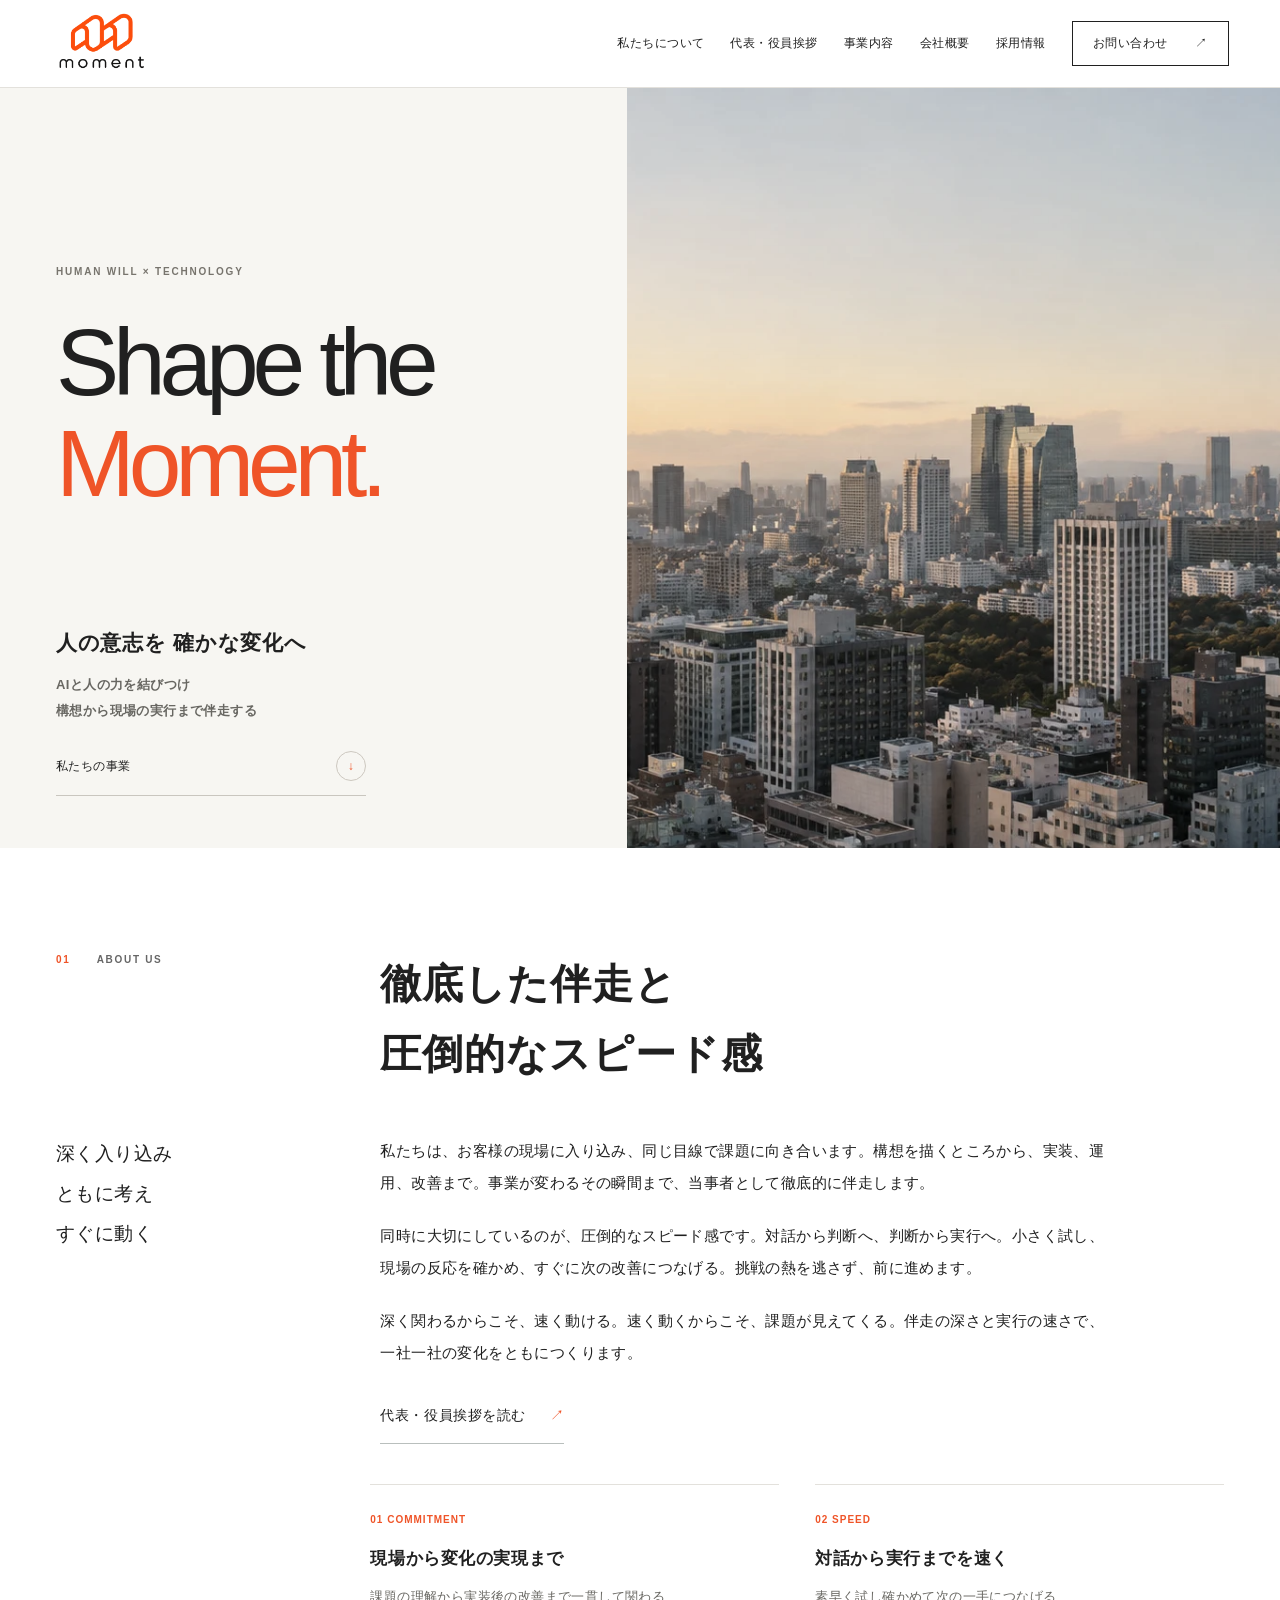
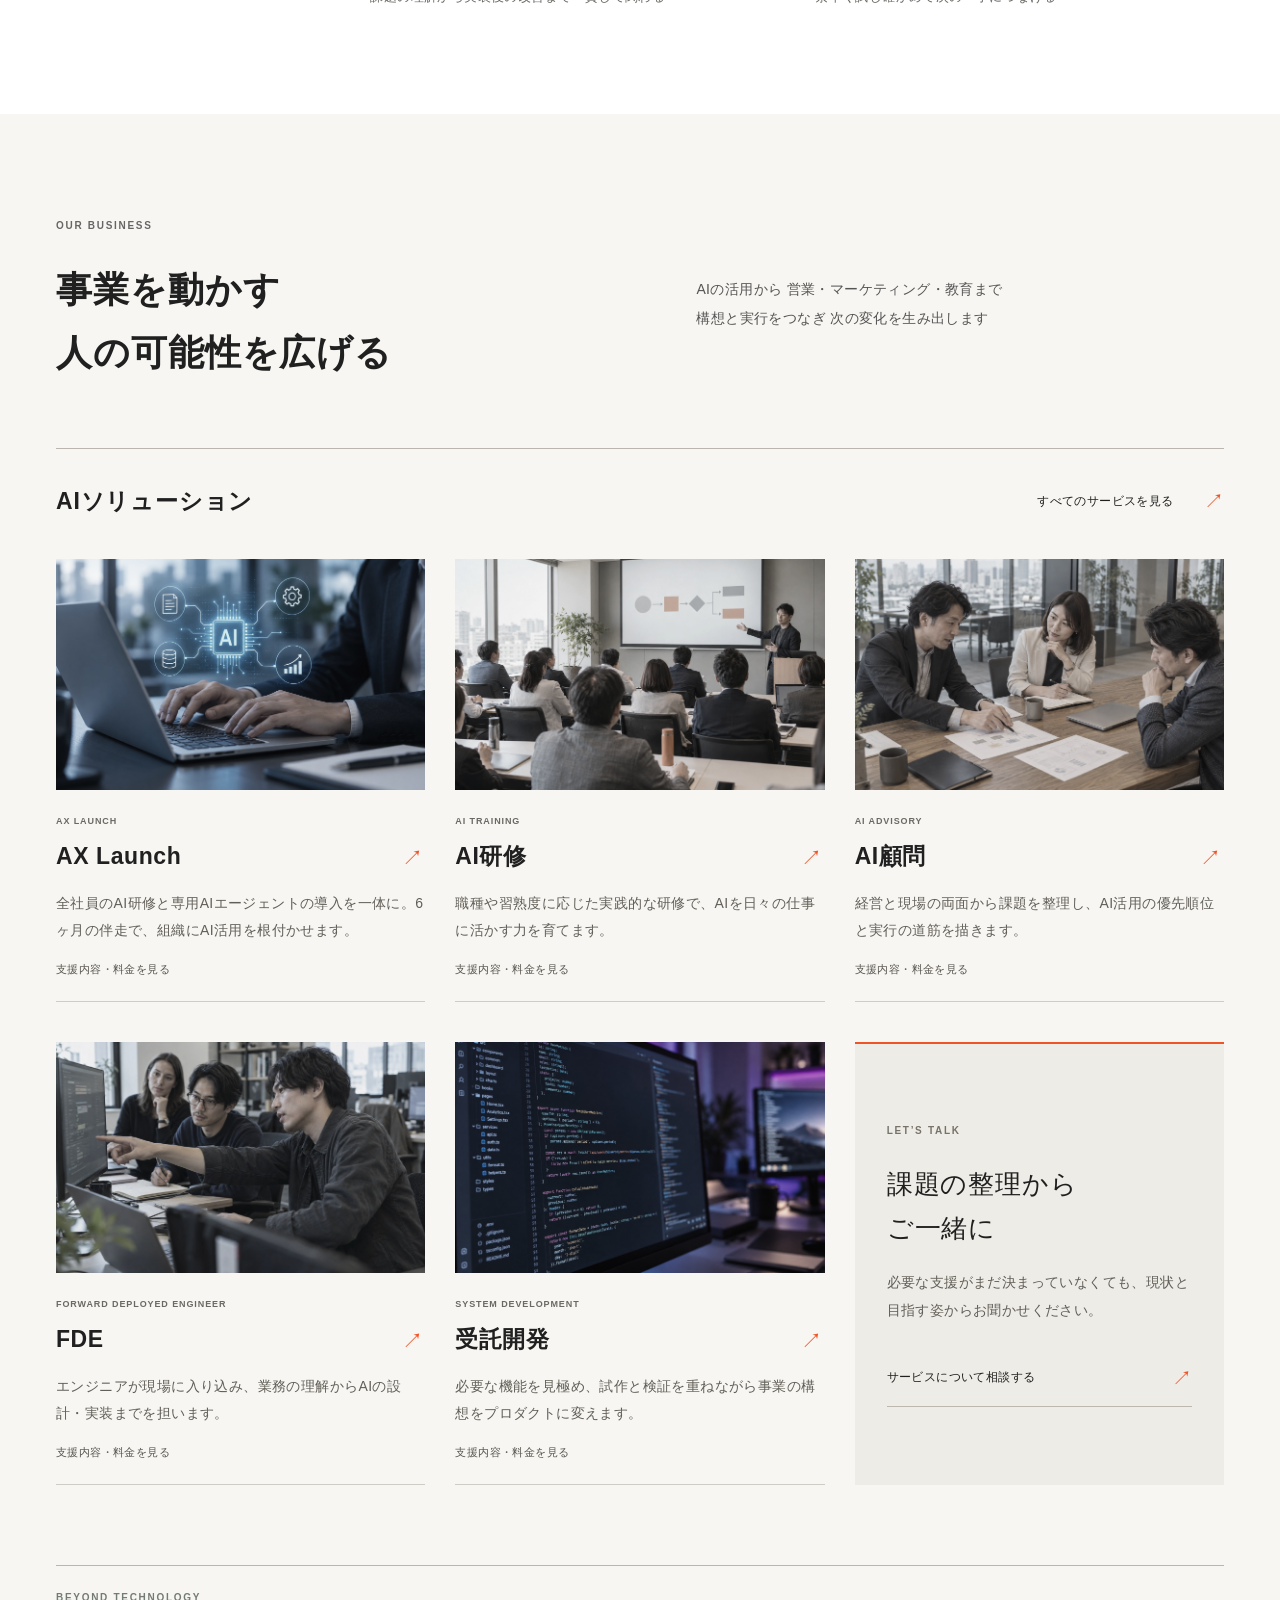
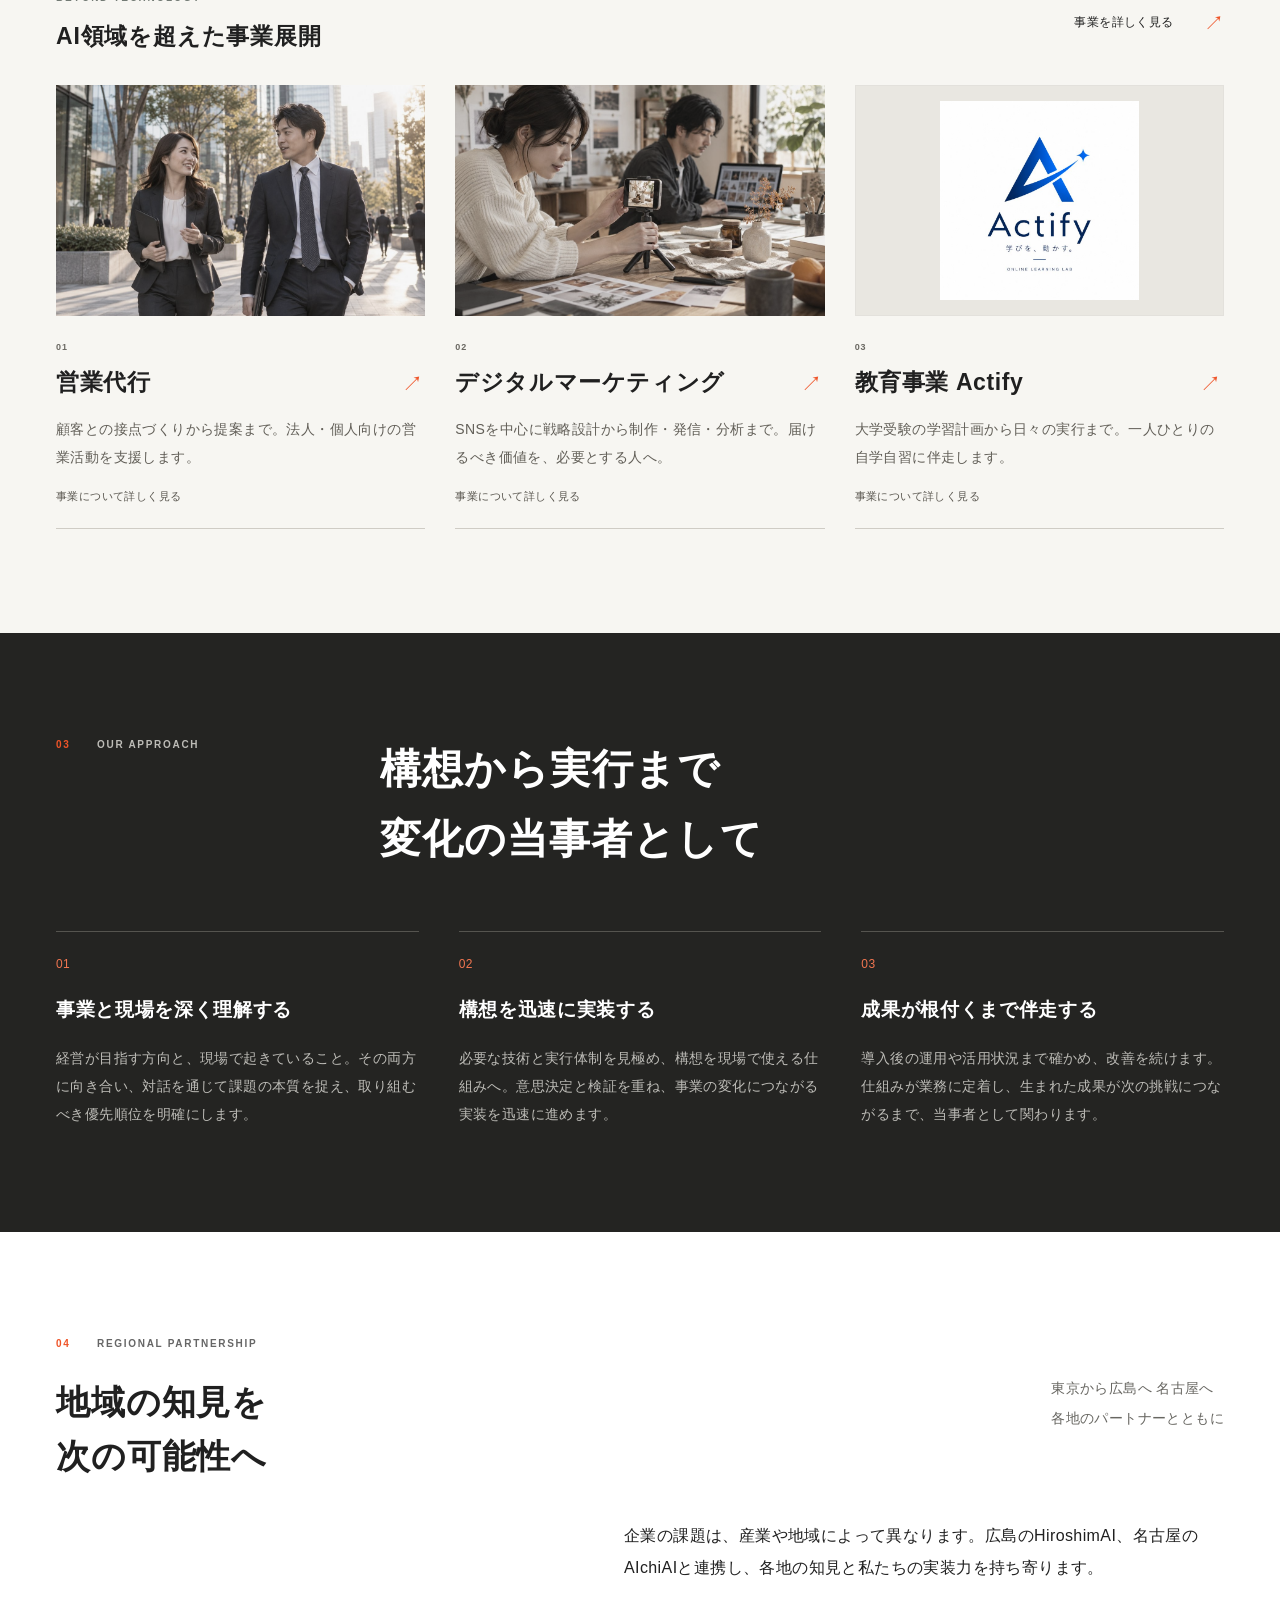
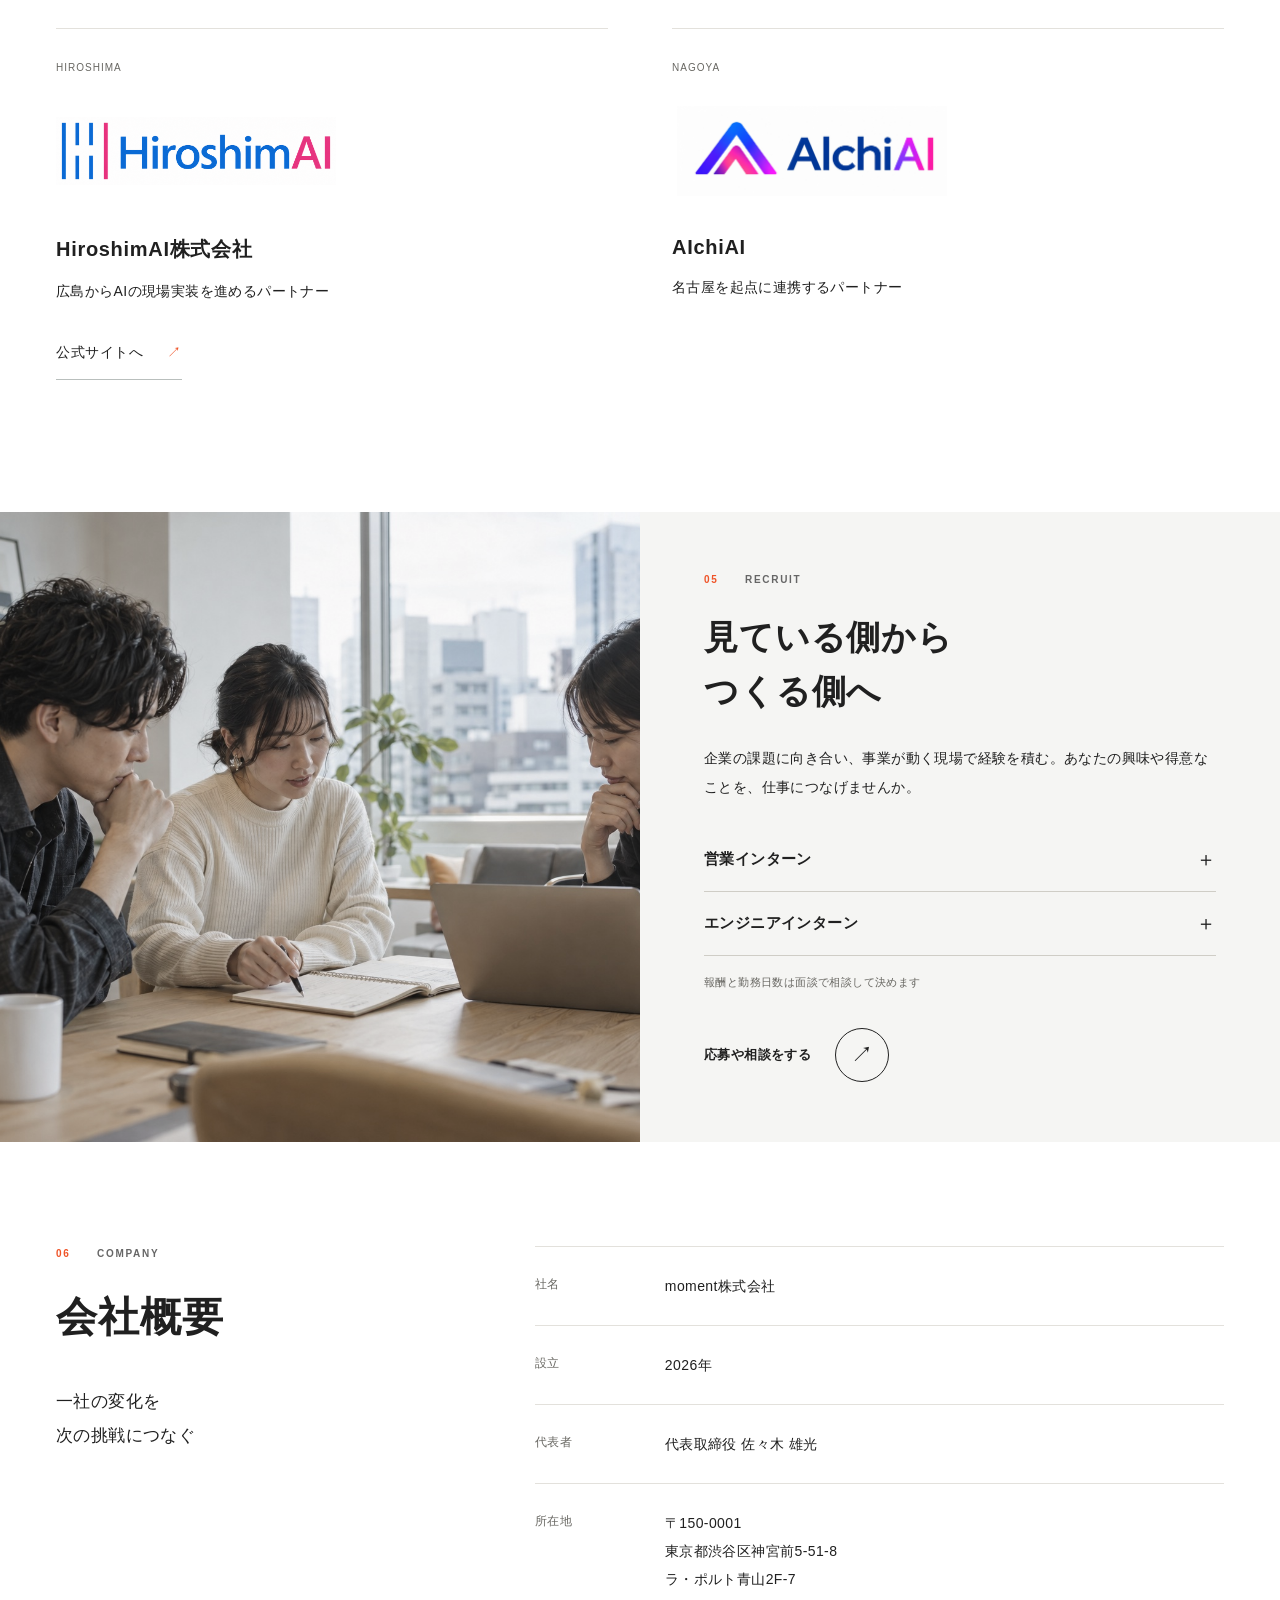
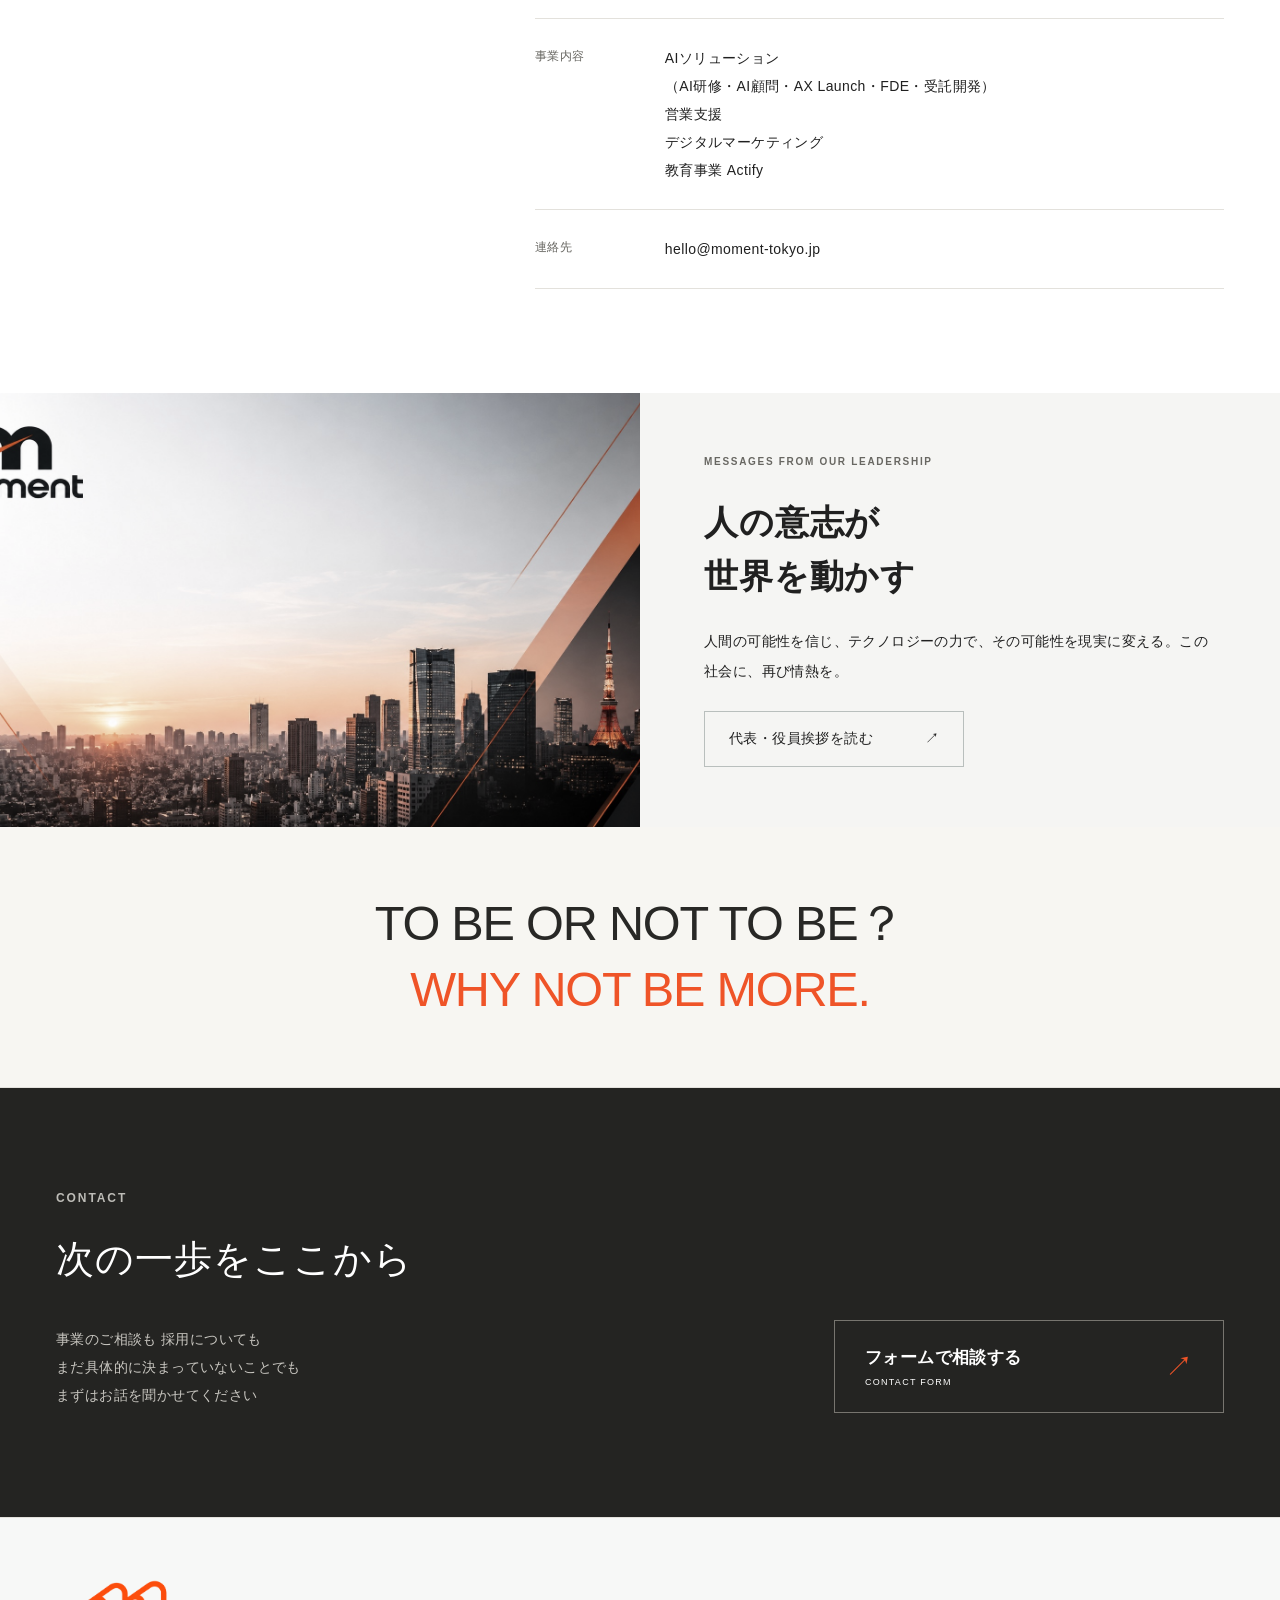
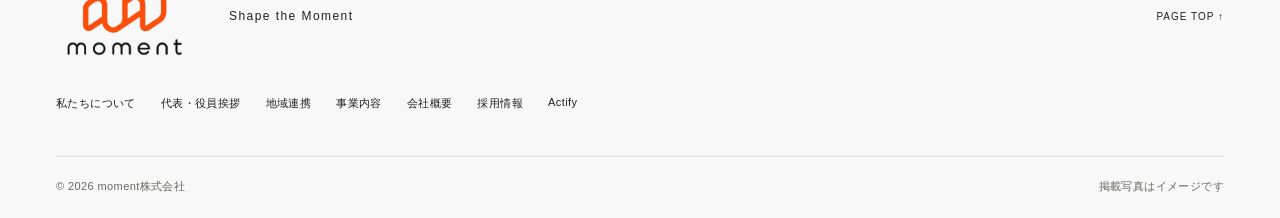
==== index.html @ 5856a9a0 "Refine moment layout, equalize AI service cards and simplify motion" ====
<!doctype html><html lang="ja"><head>
<!-- Google tag (gtag.js) -->
<script async src="https://www.googletagmanager.com/gtag/js?id=G-D9J7B8Z6LR"></script>
<script>
  window.dataLayer = window.dataLayer || [];
  function gtag(){dataLayer.push(arguments);}
  gtag('js', new Date());

  gtag('config', 'G-D9J7B8Z6LR');
</script>
<meta charset="utf-8"><meta name="viewport" content="width=device-width, initial-scale=1"><title>moment株式会社 | Shape the Moment</title><meta name="description" content="人の意志とテクノロジーで変化をつくる。momentはAI研修、AI顧問、AX Launch、FDE、受託開発によるAIソリューションを通じて、構想から現場の実行まで徹底して伴走します。"><meta name="theme-color" content="#f45124"><link rel="canonical" href="https://moment-tokyo.jp/"><link rel="icon" type="image/webp" href="/moment-logo-transparent.webp"><meta property="og:type" content="website"><meta property="og:title" content="moment株式会社"><meta property="og:description" content="Shape the Moment 人の意志とテクノロジーで変化をつくる"><meta property="og:url" content="https://moment-tokyo.jp/"><meta property="og:image" content="https://moment-tokyo.jp/moment-skyline-v4.webp"><link rel="stylesheet" href="/moment-redesign.css?v=20261008-shape"><link rel="stylesheet" href="/moment-shape.css?v=20261009-partners2"><script src="/moment-shape.js?v=20261008-solutions" defer></script><link rel="stylesheet" href="/moment-motion.css?v=20261011-all2"><script src="/moment-motion.js?v=20261112" defer></script><link rel="stylesheet" href="/moment-beyond.css?v=20261011"><link rel="stylesheet" href="/moment-brand.css?v=20261013-alpha"><link rel="preload" as="image" href="/moment-logo-transparent.webp"><style>.statement.statement-belief{display:flex;flex-direction:column;align-items:center;gap:.12em;margin-left:0;padding:clamp(28px,5vw,72px) 16px;font-size:clamp(20px,7vw,112px);font-weight:800;line-height:1.15;letter-spacing:-.045em;white-space:nowrap;text-align:center}.statement.statement-belief span:first-child{color:var(--ink)}.statement.statement-belief span:last-child{color:var(--orange)}</style><link rel="stylesheet" href="/moment-corporate.css?v=20261020"><link rel="stylesheet" href="/moment-refined.css?v=20261021b"><script src="/moment-refined.js?v=20261021" defer></script><link rel="stylesheet" href="/moment-polish.css?v=20261112"></head><body id="top" class="polished-home">
<a class="skip" href="#main">本文へ移動</a>
<header class="header"><a class="brand" href="#top" aria-label="moment トップ"><span class="brand-art"><img src="/moment-logo-transparent.webp" alt="moment" width="1460" height="1072"></span></a><nav id="navigation" aria-label="メインナビゲーション"><a href="#about">私たちについて</a><a href="/message.html">代表・役員挨拶</a><a href="#services">事業内容</a><a href="#company">会社概要</a><a href="#careers">採用情報</a><a href="/contact" class="nav-contact">お問い合わせ <span aria-hidden="true">↗</span></a></nav><button class="menu" aria-controls="navigation" aria-expanded="false" aria-label="メニューを開く"><span></span><span></span></button></header>
<main id="main"><section class="editorial-hero"><img src="/moment-skyline-v4.webp" alt="" width="1942" height="809" fetchpriority="high" class="editorial-hero-image"><div class="hero-surface"></div><div class="wrap hero-title"><p class="eyebrow">HUMAN WILL × TECHNOLOGY</p><h1>Shape the<br><span>Moment.</span></h1></div><div class="wrap hero-caption"><div><p class="hero-message">人の意志を 確かな変化へ</p><p class="hero-description">AIと人の力を結びつけ<br>構想から現場の実行まで伴走する</p></div><a href="#services" class="hero-cta">私たちの事業<span aria-hidden="true">↓</span></a></div></section>
<section class="intro section" id="about"><div class="wrap"><div class="section-head"><p class="eyebrow"><span>01</span> ABOUT US</p><h2><span class="focus-line" style="--line-delay:0ms"><span>徹底した伴走と</span></span>
<span class="focus-line" style="--line-delay:150ms"><span>圧倒的なスピード感</span></span></h2></div><div class="intro-grid"><p class="large-copy"><span class="focus-line" style="--line-delay:0ms"><span>深く入り込み</span></span>
<span class="focus-line" style="--line-delay:150ms"><span>ともに考え</span></span>
<span class="focus-line" style="--line-delay:300ms"><span>すぐに動く</span></span></p><div class="body-copy"><p>私たちは、お客様の現場に入り込み、同じ目線で課題に向き合います。構想を描くところから、実装、運用、改善まで。事業が変わるその瞬間まで、当事者として徹底的に伴走します。</p><p>同時に大切にしているのが、圧倒的なスピード感です。対話から判断へ、判断から実行へ。小さく試し、現場の反応を確かめ、すぐに次の改善につなげる。挑戦の熱を逃さず、前に進めます。</p><p>深く関わるからこそ、速く動ける。速く動くからこそ、課題が見えてくる。伴走の深さと実行の速さで、一社一社の変化をともにつくります。</p><a class="text-link" href="/message.html">代表・役員挨拶を読む <span aria-hidden="true">↗</span></a></div></div><div class="about-promises"><div><span>01 COMMITMENT</span><h3>現場から変化の実現まで</h3><p>課題の理解から実装後の改善まで一貫して関わる</p></div><div><span>02 SPEED</span><h3>対話から実行までを速く</h3><p>素早く試し確かめて次の一手につなげる</p></div></div></div></section>

<section class="business-overview section" id="services"><div class="wrap"><div class="editorial-heading"><div><p class="eyebrow">OUR BUSINESS</p><h2>事業を動かす<br>人の可能性を広げる</h2></div><p>AIの活用から 営業・マーケティング・教育まで<br>構想と実行をつなぎ 次の変化を生み出します</p></div><div class="business-group-title"><h3>AIソリューション</h3><a href="/solutions" class="arrow-link">すべてのサービスを見る<span aria-hidden="true">↗</span></a></div><div class="business-card-grid"><article class="business-card" id="ax-launch"><a href="/ax-launch"><figure><img src="/ax-launch-ai.jpg" width="1536" height="1024" alt="AIによる業務連携のイメージ" loading="lazy"></figure><div class="business-card-copy"><p class="eyebrow">AX LAUNCH</p><div class="card-title"><h3>AX Launch</h3><span class="circle-arrow" aria-hidden="true">↗</span></div><p>全社員のAI研修と専用AIエージェントの導入を一体に。6ヶ月の伴走で、組織にAI活用を根付かせます。</p><span class="card-more">支援内容・料金を見る</span></div></a></article><article class="business-card" id="training"><a href="/solutions#training"><figure><img src="/ai-training-seminar.jpg" alt="集団に向けてAI活用セミナーを行う講師のイメージ" width="1536" height="1024" loading="lazy"></figure><div class="business-card-copy"><p class="eyebrow">AI TRAINING</p><div class="card-title"><h3>AI研修</h3><span class="circle-arrow" aria-hidden="true">↗</span></div><p>職種や習熟度に応じた実践的な研修で、AIを日々の仕事に活かす力を育てます。</p><span class="card-more">支援内容・料金を見る</span></div></a></article><article class="business-card" id="advisory"><a href="/solutions#advisory"><figure><img src="/ai-advisory-dialogue.jpg" alt="事業課題とAI活用の方針を話し合うイメージ" loading="lazy" width="1536" height="1024"></figure><div class="business-card-copy"><p class="eyebrow">AI ADVISORY</p><div class="card-title"><h3>AI顧問</h3><span class="circle-arrow" aria-hidden="true">↗</span></div><p>経営と現場の両面から課題を整理し、AI活用の優先順位と実行の道筋を描きます。</p><span class="card-more">支援内容・料金を見る</span></div></a></article><article class="business-card" id="fde"><a href="/solutions#fde"><figure><img src="/fde-onsite-engineering.jpg" alt="エンジニアが現場の担当者と画面を確認し実装を進めるイメージ" loading="lazy" width="1536" height="1024"></figure><div class="business-card-copy"><p class="eyebrow">FORWARD DEPLOYED ENGINEER</p><div class="card-title"><h3>FDE</h3><span class="circle-arrow" aria-hidden="true">↗</span></div><p>エンジニアが現場に入り込み、業務の理解からAIの設計・実装までを担います。</p><span class="card-more">支援内容・料金を見る</span></div></a></article><article class="business-card" id="development"><a href="/solutions#development"><figure><img src="/development-code.jpg" alt="コードを表示したシステム開発画面のイメージ" width="1536" height="1024" loading="lazy"></figure><div class="business-card-copy"><p class="eyebrow">SYSTEM DEVELOPMENT</p><div class="card-title"><h3>受託開発</h3><span class="circle-arrow" aria-hidden="true">↗</span></div><p>必要な機能を見極め、試作と検証を重ねながら事業の構想をプロダクトに変えます。</p><span class="card-more">支援内容・料金を見る</span></div></a></article><article class="business-consult"><p class="eyebrow">LET’S TALK</p><h3>課題の整理から<br>ご一緒に</h3><p>必要な支援がまだ決まっていなくても、現状と目指す姿からお聞かせください。</p><a href="/contact" class="arrow-link">サービスについて相談する <span aria-hidden="true">↗</span></a></article></div><div class="beyond-overview" id="beyond"><div class="business-group-title"><div><p class="eyebrow">BEYOND TECHNOLOGY</p><h3>AI領域を超えた事業展開</h3></div><a href="/business" class="arrow-link">事業を詳しく見る<span aria-hidden="true">↗</span></a></div><div class="beyond-overview-grid"><article class="business-card" id="sales"><a href="/business#sales"><figure class=""><img src="/beyond-sales.jpg" width="1536" height="1024" loading="lazy" alt="屋外で商談先へ向かうビジネスパートナーのイメージ"></figure><div class="business-card-copy"><p class="eyebrow">01</p><div class="card-title"><h3>営業代行</h3><span class="circle-arrow" aria-hidden="true">↗</span></div><p>顧客との接点づくりから提案まで。法人・個人向けの営業活動を支援します。</p><span class="card-more">事業について詳しく見る</span></div></a></article><article class="business-card" id="digital-marketing"><a href="/business#digital-marketing"><figure class=""><img src="/beyond-marketing.jpg" width="1536" height="1024" loading="lazy" alt="SNSコンテンツを企画し撮影するチームのイメージ"></figure><div class="business-card-copy"><p class="eyebrow">02</p><div class="card-title"><h3>デジタルマーケティング</h3><span class="circle-arrow" aria-hidden="true">↗</span></div><p>SNSを中心に戦略設計から制作・発信・分析まで。届けるべき価値を、必要とする人へ。</p><span class="card-more">事業について詳しく見る</span></div></a></article><article class="business-card" id="actify"><a href="/business#actify"><figure class="logo-figure"><img src="/beyond-actify.jpg" width="1536" height="1024" loading="lazy" alt="Actify 学びを動かす"></figure><div class="business-card-copy"><p class="eyebrow">03</p><div class="card-title"><h3>教育事業 Actify</h3><span class="circle-arrow" aria-hidden="true">↗</span></div><p>大学受験の学習計画から日々の実行まで。一人ひとりの自学自習に伴走します。</p><span class="card-more">事業について詳しく見る</span></div></a></article></div></div></div></section>
<section class="approach section" id="approach"><div class="wrap"><div class="section-head"><p class="eyebrow"><span>03</span> OUR APPROACH</p><h2><span class="focus-line" style="--line-delay:0ms"><span>構想から実行まで</span></span>
<span class="focus-line" style="--line-delay:150ms"><span>変化の当事者として</span></span></h2></div><div class="approach-grid"><article><span>01</span><h3>事業と現場を深く理解する</h3><p>経営が目指す方向と、現場で起きていること。その両方に向き合い、対話を通じて課題の本質を捉え、取り組むべき優先順位を明確にします。</p></article><article><span>02</span><h3>構想を迅速に実装する</h3><p>必要な技術と実行体制を見極め、構想を現場で使える仕組みへ。意思決定と検証を重ね、事業の変化につながる実装を迅速に進めます。</p></article><article><span>03</span><h3>成果が根付くまで伴走する</h3><p>導入後の運用や活用状況まで確かめ、改善を続けます。仕組みが業務に定着し、生まれた成果が次の挑戦につながるまで、当事者として関わります。</p></article></div></div></section>
<section class="regional section" id="regional"><div class="wrap"><div class="section-head split-head"><div><p class="eyebrow"><span>04</span> REGIONAL PARTNERSHIP</p><h2>地域の知見を<br>次の可能性へ</h2></div><p>東京から広島へ 名古屋へ<br>各地のパートナーとともに</p></div><div class="regional-copy"><p>企業の課題は、産業や地域によって異なります。広島のHiroshimAI、名古屋のAIchiAIと連携し、各地の知見と私たちの実装力を持ち寄ります。</p></div><div class="partners"><article><span>HIROSHIMA</span><div class="partner-logo"><img src="/hiroshimai-logo.png" alt="HiroshimAI" loading="lazy"></div><h3>HiroshimAI株式会社</h3><p>広島からAIの現場実装を進めるパートナー</p><a class="text-link" href="https://hiroshimai.co.jp/">公式サイトへ <span aria-hidden="true">↗</span></a></article><article><span>NAGOYA</span><div class="partner-logo"><img src="/aichiai-white.jpg" alt="AIchiAI" loading="lazy"></div><h3>AIchiAI</h3><p>名古屋を起点に連携するパートナー</p></article></div></div></section>
<section class="recruit" id="careers"><figure><img src="/moment-team.jpg" width="1536" height="1024" alt="テーブルを囲んで学び合う若手メンバーのイメージ" loading="lazy"></figure><div class="recruit-copy"><p class="eyebrow"><span>05</span> RECRUIT</p><h2>見ている側から<br>つくる側へ</h2><p>企業の課題に向き合い、事業が動く現場で経験を積む。あなたの興味や得意なことを、仕事につなげませんか。</p><div class="roles"><details><summary>営業インターン<span aria-hidden="true">＋</span></summary><p>法人向けアウトバウンド営業を担当。テレアポやイベント営業などで顧客との接点をつくり、先輩の商談にも同席します。</p></details><details><summary>エンジニアインターン<span aria-hidden="true">＋</span></summary><p>案件の初期段階から、課題の理解や設計・開発に関わります。リモートでの参加も可能です。</p></details></div><p class="small">報酬と勤務日数は面談で相談して決めます</p><a class="round-link" href="mailto:hello@moment-tokyo.jp?subject=学生インターンについて"><span>応募や相談をする</span><b aria-hidden="true">↗</b></a></div></section>
<section class="company section" id="company"><div class="wrap company-grid"><div class="section-head"><p class="eyebrow"><span>06</span> COMPANY</p><h2>会社概要</h2><p class="company-note">一社の変化を<br>次の挑戦につなぐ</p></div><dl><div><dt>社名</dt><dd>moment株式会社</dd></div><div><dt>設立</dt><dd>2026年</dd></div><div><dt>代表者</dt><dd>代表取締役 佐々木 雄光</dd></div><div><dt>所在地</dt><dd>〒150-0001<br>東京都渋谷区神宮前5-51-8<br>ラ・ポルト青山2F-7</dd></div><div><dt>事業内容</dt><dd>AIソリューション<br>（AI研修・AI顧問・AX Launch・FDE・受託開発）<br>営業支援<br>デジタルマーケティング<br>教育事業 Actify</dd></div><div><dt>連絡先</dt><dd><a href="mailto:hello@moment-tokyo.jp">hello@moment-tokyo.jp</a></dd></div></dl></div></section>
<section class="message-teaser reveal" id="representative"><div class="message-teaser-photo"><img src="/moment-city.jpg" alt="東京の街並み" loading="lazy"></div><div class="message-teaser-copy"><p class="eyebrow">MESSAGES FROM OUR LEADERSHIP</p><h2>人の意志が<br>世界を動かす</h2><p>人間の可能性を信じ、テクノロジーの力で、その可能性を現実に変える。この社会に、再び情熱を。</p><a class="pill-link" href="/message.html">代表・役員挨拶を読む <span>↗</span></a></div></section><div class="statement statement-belief"><span>TO BE OR NOT TO BE？</span><span>WHY NOT BE MORE.</span></div><section class="contact section" id="contact"><div class="wrap"><p class="eyebrow">CONTACT</p><h2>次の一歩を<br>ここから</h2><div class="contact-bottom"><p>事業のご相談も 採用についても<br>まだ具体的に決まっていないことでも<br>まずはお話を聞かせてください</p><a href="/contact" class="contact-link"><span>フォームで相談する<small>CONTACT FORM</small></span><b aria-hidden="true">↗</b></a></div></div></section></main>
<footer><div class="wrap"><div class="footer-top"><a href="#top" aria-label="moment トップ"><span class="brand-art"><img src="/moment-logo-transparent.webp" alt="moment" width="1460" height="1072"></span></a><p>Shape the Moment</p><a href="#top" class="back-top">PAGE TOP ↑</a></div><nav aria-label="フッター"><a href="#about">私たちについて</a><a href="/message.html">代表・役員挨拶</a><a href="#regional">地域連携</a><a href="#services">事業内容</a><a href="#company">会社概要</a><a href="#careers">採用情報</a><a href="https://actify.moment-tokyo.jp/">Actify</a></nav><div class="footer-bottom"><small>© 2026 moment株式会社</small><small>掲載写真はイメージです</small></div></div></footer>
<script src="/moment-logo-intro.js?v=20261013-alpha" defer></script></body></html>
---- moment-redesign.css ----
:root{--ink:#191919;--paper:#fbfaf7;--orange:#f45124;--line:#deddd7;--muted:#65645f}*{box-sizing:border-box}html{scroll-behavior:smooth;scroll-padding-top:115px}body{margin:0;color:var(--ink);background:var(--paper);font-family:'Helvetica Neue',Arial,'Hiragino Kaku Gothic ProN','Yu Gothic',Meiryo,sans-serif;-webkit-font-smoothing:antialiased}a{color:inherit;text-decoration:none}button{font:inherit}img{display:block;max-width:100%;height:auto}figure,p,h1,h2,h3,h4,h5{margin:0}a,button,summary{-webkit-tap-highlight-color:transparent}a:focus-visible,button:focus-visible,summary:focus-visible{outline:3px solid var(--orange);outline-offset:6px}.wrap{width:min(1180px,calc(100% - 112px));margin:auto}.section{padding:130px 0}.eyebrow{font-size:12px;font-weight:700;letter-spacing:.12em;line-height:1.7}.eyebrow span{color:var(--orange);margin-right:20px}h1,h2,h3,h4,h5{font-weight:700}h2{font-size:clamp(36px,4.3vw,60px);line-height:1.55;letter-spacing:.015em}.section-head h2{margin-top:28px}p{line-height:1.95}.skip{position:fixed;top:-80px;left:20px;padding:15px;background:white;z-index:100}.skip:focus{top:10px}.header{position:absolute;top:24px;left:28px;right:28px;min-height:88px;display:flex;align-items:center;justify-content:space-between;padding:10px 28px;background:#fff;border-radius:8px;z-index:20}.brand{width:136px;height:64px;display:flex;align-items:center}.brand img{width:118px;height:70px;object-fit:contain}.header nav{display:flex;align-items:center;gap:34px;font-size:12px;font-weight:700}.header nav a{padding:12px 0}.header .nav-contact{padding:17px 20px;background:var(--ink);color:white}.nav-contact span{margin-left:28px}.menu{display:none}.hero{min-height:850px;position:relative;overflow:hidden;padding:205px 6% 95px;isolation:isolate}.hero-copy{width:58%;position:relative;z-index:2}.hero .eyebrow{color:var(--orange)}h1{font-size:clamp(48px,5.35vw,82px);line-height:1.48;letter-spacing:-.045em;margin:26px 0 26px}h1 em{font-style:normal;color:var(--orange)}.hero-description{font-size:16px;font-weight:600;line-height:2.15}.round-link{display:inline-flex;align-items:center;gap:24px;font-size:13px;font-weight:700;margin-top:35px}.round-link b{display:grid;place-items:center;border:1px solid currentColor;border-radius:50%;width:54px;height:54px;font-size:22px;font-weight:400;transition:background .2s,color .2s}.round-link:hover b{background:var(--ink);color:white}.hero-photo{position:absolute;right:0;top:160px;width:43%;height:580px;z-index:0}.hero-photo img{width:100%;height:100%;object-fit:cover;object-position:52% center;border-radius:100px 0 0 0}.hero-photo figcaption{position:absolute;bottom:18px;right:24px;color:white;font-size:10px;letter-spacing:.15em;text-shadow:0 1px 5px #222}.hero-bottom{position:absolute;bottom:36px;left:6%;right:4%;display:flex;justify-content:space-between;font-size:10px;font-weight:700;letter-spacing:.1em}.hero-line{position:absolute;width:210px;height:28px;background:var(--orange);transform:rotate(-38deg);right:35%;bottom:115px;z-index:1}.intro{background:white}.intro-grid{display:grid;grid-template-columns:1fr 1fr;gap:100px;margin-top:75px}.large-copy{font-size:28px;line-height:1.9;font-weight:700}.body-copy p+p{margin-top:22px}.body-copy p{font-size:15px}.text-link{display:inline-flex;align-items:center;justify-content:space-between;gap:24px;font-size:13px;font-weight:700;padding:18px 0 12px;border-bottom:1px solid var(--ink);margin-top:20px;transition:color .2s}.text-link:hover{color:var(--orange)}.statement{overflow:hidden;white-space:nowrap;font-size:clamp(70px,13vw,210px);font-weight:800;letter-spacing:-.065em;line-height:1.3;padding:38px 0 50px;margin-left:-8px;color:var(--orange);border-bottom:1px solid var(--line)}.statement span{color:var(--ink)}.split-head{display:flex;align-items:flex-end;justify-content:space-between;gap:50px}.split-head>p{font-size:15px;line-height:2.1;padding-bottom:12px}.service-index{display:flex;flex-wrap:wrap;gap:12px 32px;margin:64px 0 30px;padding:22px 0;border-top:1px solid var(--line);font-size:11px;font-weight:700}.service-index a:hover{color:var(--orange)}.service{display:grid;grid-template-columns:31% 1fr;gap:45px;padding:58px 0 64px;border-top:1px solid var(--ink);scroll-margin-top:30px}.service-id>span{font-size:65px;line-height:1;letter-spacing:-.065em;font-weight:500;color:var(--orange)}.service-id p{font-size:10px;font-weight:700;letter-spacing:.08em;margin-top:21px;max-width:210px}.service-main h3{font-size:32px;line-height:1.5;margin-bottom:24px}.service-main h4{font-size:18px;line-height:1.7;margin-bottom:13px}.service-main>p{font-size:14px;max-width:670px}.service-detail{margin-top:22px;border-bottom:1px solid var(--line)}summary{cursor:pointer;list-style:none}summary::-webkit-details-marker{display:none}.service-detail summary,.roles summary{display:flex;align-items:center;justify-content:space-between;padding:18px 0;font-size:12px;font-weight:700;gap:20px}.service-detail summary span,.roles summary span{font-size:20px;font-weight:400;transition:transform .2s}details[open]>summary>span:last-child{transform:rotate(45deg)}.service-detail ul{list-style:none;padding:0 0 22px;margin:0;display:grid;grid-template-columns:repeat(3,1fr);gap:24px}.service-detail h5{font-size:13px;line-height:1.7;margin-bottom:8px}.service-detail li p{font-size:12px;color:var(--muted)}.approach{background:var(--ink);color:var(--paper)}.approach .section-head{display:grid;grid-template-columns:31% 1fr;gap:45px}.approach .section-head h2{margin:0}.approach-grid{display:grid;grid-template-columns:repeat(3,1fr);gap:56px;margin-top:76px}.approach-grid article{border-top:1px solid #50504c;padding-top:24px}.approach-grid article>span{font-size:12px;color:var(--orange)}.approach-grid h3{font-size:21px;line-height:1.6;margin:26px 0 20px}.approach-grid p{font-size:13px;color:#c9c8c2}.regional{background:white}.regional-copy{max-width:550px;margin:48px 0 50px auto;font-size:14px}.partners{display:grid;grid-template-columns:1fr 1fr;gap:70px}.partners article{border-top:1px solid var(--line);padding-top:25px}.partners article>span{font-size:10px;letter-spacing:.1em;color:var(--muted)}.partners img{width:240px;height:125px;object-fit:contain;object-position:left center;margin:30px 0}.partners h3{font-size:20px}.partners p{font-size:13px;margin-top:14px}.recruit{display:grid;grid-template-columns:1fr 1fr;align-items:stretch;background:#eeece5}.recruit figure{min-height:760px}.recruit figure img{width:100%;height:100%;object-fit:cover;object-position:center}.recruit-copy{padding:80px clamp(35px,5vw,90px)}.recruit h2{font-size:clamp(34px,3.3vw,48px);margin:22px 0 25px}.recruit-copy>p:not(.eyebrow):not(.small){font-size:14px}.roles{margin-top:25px}.roles details{border-bottom:1px solid #cfcdc6}.roles summary{font-size:14px}.roles details p{font-size:13px;padding:0 0 20px}.small{font-size:11px;margin-top:15px;color:var(--muted)}.company-grid{display:grid;grid-template-columns:1fr 1.3fr;gap:80px}.company-note{font-size:19px;font-weight:600;margin-top:35px}.company dl{margin:0}.company dl>div{display:grid;grid-template-columns:100px 1fr;gap:20px;padding:25px 0;border-top:1px solid var(--line);font-size:14px;line-height:2}.company dl>div:last-child{border-bottom:1px solid var(--line)}dt{font-size:12px;color:var(--muted)}dd{margin:0;overflow-wrap:anywhere}.representative{padding:0 0 100px}.representative summary{border-top:1px solid var(--ink);border-bottom:1px solid var(--line);display:flex;align-items:center;gap:40px;padding:30px 0}.representative h2{font-size:28px}.representative .plus{margin-left:auto;font-size:28px}.letter{max-width:780px;margin:65px auto 0}.letter h3{font-size:25px;margin-bottom:30px}.letter p{font-size:15px;margin-top:24px}.signature{text-align:right}.signature strong{display:block;margin-top:10px;font-size:21px}.contact{background:var(--orange);color:var(--ink)}.contact .eyebrow{letter-spacing:-.055em;font-size:clamp(70px,13vw,175px);font-weight:700;line-height:1;margin-bottom:45px}.contact h2{font-size:clamp(48px,5.5vw,76px);line-height:1.45}.contact-bottom{display:flex;justify-content:space-between;align-items:flex-end;gap:45px;margin-top:44px}.contact-bottom>p{font-size:14px}.contact-link{display:flex;align-items:center;gap:55px;border-bottom:1px solid var(--ink);padding-bottom:22px;font-size:20px;font-weight:700}.contact-link small{display:block;font-size:13px;font-weight:400;margin-top:13px}.contact-link b{font-size:44px;font-weight:400}footer{background:white;padding:58px 0 24px}.footer-top{display:flex;align-items:center;gap:40px}.footer-top img{width:125px;height:80px;object-fit:contain}.footer-top p{font-size:13px;font-weight:600}.back-top{margin-left:auto;font-size:10px;letter-spacing:.1em}footer nav{display:flex;gap:30px;flex-wrap:wrap;margin-top:40px;font-size:11px}.footer-bottom{display:flex;justify-content:space-between;border-top:1px solid var(--line);margin-top:45px;padding-top:22px}.footer-bottom small{font-size:10px;color:var(--muted)}
@media(min-width:1600px){.hero{max-width:1800px;margin:auto}.hero-photo{width:46%}}
@media(max-width:1050px){.wrap{width:calc(100% - 72px)}.header nav{gap:22px}.header{left:18px;right:18px;padding:8px 22px}.hero{padding-top:200px;min-height:800px}.hero-photo{height:520px;top:180px;width:42%}h1{font-size:5.5vw}.intro-grid{gap:60px}.service{grid-template-columns:25% 1fr;gap:30px}.service-main h3{font-size:29px}.approach-grid{gap:30px}.recruit-copy{padding:60px 35px}.company-grid{gap:45px}.contact-link{gap:25px}.hero-line{right:32%;bottom:100px}}
@media(max-width:760px){html{scroll-padding-top:30px}.wrap{width:calc(100% - 44px)}.section{padding:80px 0}.header{top:14px;left:14px;right:14px;min-height:70px;padding:0 20px}.brand{height:66px;width:110px}.brand img{width:104px;height:63px}.menu{display:flex;flex-direction:column;gap:7px;background:none;border:0;width:42px;height:42px;justify-content:center;align-items:center}.menu span{width:25px;height:1px;background:var(--ink)}.header nav{display:none;position:absolute;top:calc(100% - 1px);left:0;right:0;background:white;padding:20px 24px 28px;border-radius:0 0 8px 8px}.header nav.open{display:flex;align-items:stretch;flex-direction:column;gap:9px;box-shadow:0 20px 25px #00000012}.header nav a{padding:14px 0}.header .nav-contact{padding:16px}.menu[aria-expanded=true] span:first-child{transform:translateY(4px) rotate(45deg)}.menu[aria-expanded=true] span:last-child{transform:translateY(-4px) rotate(-45deg)}.hero{padding:134px 22px 65px;min-height:0}.hero-copy{width:100%}.hero .eyebrow{font-size:10px}h1{font-size:clamp(36px,9.4vw,65px);letter-spacing:-.055em;line-height:1.5;margin:23px 0}.hero-description{font-size:13px;line-height:2}.round-link{font-size:12px;gap:22px;margin-top:24px}.round-link b{width:45px;height:45px}.hero-photo{position:relative;top:auto;right:auto;width:calc(100% + 22px);height:320px;margin-top:36px}.hero-photo img{border-radius:60px 0 0 0;object-position:center}.hero-bottom{left:22px;right:22px;bottom:22px;font-size:8px}.hero-line{width:125px;height:17px;right:10px;bottom:63px;transform:rotate(-38deg)}h2{font-size:32px;line-height:1.6}.section-head h2{margin-top:23px}.eyebrow{font-size:10px}.intro-grid{grid-template-columns:1fr;gap:28px;margin-top:38px}.large-copy{font-size:23px}.body-copy p{font-size:13px}.statement{font-size:70px;padding:22px 0 30px}.split-head{display:block}.split-head>p{font-size:13px;margin-top:25px;padding:0}.service-index{display:grid;grid-template-columns:1fr 1fr;gap:19px 12px;margin-top:40px;font-size:10px;line-height:1.5}.service{grid-template-columns:1fr;gap:22px;padding:35px 0 42px}.service-id{display:flex;align-items:center;gap:20px}.service-id>span{font-size:37px}.service-id p{margin:0;font-size:8px;max-width:none}.service-main h3{font-size:25px;margin-bottom:20px}.service-main h4{font-size:16px}.service-main>p{font-size:13px}.service-detail ul{grid-template-columns:1fr;gap:22px}.service-detail li{padding-top:12px;border-top:1px solid var(--line)}.text-link{font-size:12px;line-height:1.6}.approach .section-head{display:block}.approach .section-head h2{margin-top:25px}.approach-grid{grid-template-columns:1fr;gap:35px;margin-top:45px}.approach-grid h3{font-size:20px;margin:15px 0}.regional-copy{margin:30px 0;font-size:13px}.partners{grid-template-columns:1fr;gap:40px}.partners img{height:90px;width:200px;margin:22px 0}.partners h3{font-size:18px}.recruit{grid-template-columns:1fr}.recruit figure{height:340px;min-height:0}.recruit figure img{object-position:center 40%}.recruit-copy{padding:55px 22px 65px}.recruit h2{font-size:33px}.company-grid{grid-template-columns:1fr;gap:40px}.company-note{font-size:17px;margin-top:20px}.company dl>div{grid-template-columns:75px 1fr;gap:15px;font-size:13px;padding:21px 0}.representative{padding-bottom:70px}.representative summary{gap:20px;padding:24px 0}.representative h2{font-size:23px}.representative .plus{font-size:22px}.letter{margin-top:35px}.letter h3{font-size:22px}.letter p{font-size:13px}.contact .eyebrow{font-size:17vw;margin-bottom:30px}.contact h2{font-size:43px}.contact-bottom{display:block;margin-top:30px}.contact-bottom>p{font-size:12px}.contact-link{justify-content:space-between;font-size:18px;margin-top:35px;padding-bottom:18px}.contact-link small{font-size:12px}footer{padding-top:35px}.footer-top{gap:15px;flex-wrap:wrap}.footer-top img{width:95px;height:65px}.footer-top p{font-size:10px}.back-top{font-size:8px}footer nav{gap:20px 25px;font-size:10px;margin-top:30px}.footer-bottom{margin-top:30px}.footer-bottom small{font-size:8px}}
@media(prefers-reduced-motion:reduce){html{scroll-behavior:auto}*{transition:none!important}}
.partners img{width:280px;height:68px;object-fit:contain;object-position:left center;margin:42px 0}.partners img[alt="HiroshimAI"],.partners img[alt="AIchiAI"]{object-fit:cover;object-position:center}
@media(max-width:760px){.partners img{width:250px;height:60px;margin:30px 0}}

.partner-logo{width:280px;height:68px;margin:42px 0;overflow:hidden}.partners .partner-logo img{width:100%;height:100%;margin:0;object-fit:cover;object-position:center}.partner-logo img[alt="AIchiAI"]{transform:scale(1.2)}@media(max-width:760px){.partner-logo{width:250px;height:60px;margin:30px 0}}

.about-promises{display:grid;grid-template-columns:1fr 1fr;gap:70px;margin-top:65px}.about-promises>div{border-top:2px solid var(--orange);padding-top:23px}.about-promises span{font-size:10px;letter-spacing:.1em;color:var(--orange);font-weight:700}.about-promises h3{font-size:23px;margin:18px 0 12px}.about-promises p{font-size:13px;color:var(--muted)}
.representative{padding-bottom:0}.representative>.wrap{width:100%}.representative> .wrap>details>summary{width:min(1180px,calc(100% - 112px));margin:auto}.letter{max-width:none;margin:0}.message-cover{margin-top:40px;min-height:450px;display:flex;align-items:center;background:linear-gradient(90deg,rgba(20,21,23,.88),rgba(20,21,23,.57)),url('/moment-work.jpg') center 52%/cover;color:white;padding:70px max(56px,calc((100vw - 1180px)/2))}.message-cover .eyebrow{color:#ffa68b;font-size:11px;margin:0 0 26px}.message-cover h3{font-size:clamp(30px,4vw,54px);line-height:1.65;margin:0 0 30px}.message-cover p{font-size:13px;margin:0;line-height:1.9}.message-chapter{padding:80px 0;background:white}.message-chapter:nth-child(odd){background:#f2f0e9}.message-chapter-inner{width:min(1100px,calc(100% - 112px));margin:auto;display:grid;grid-template-columns:260px 1fr;gap:75px}.message-chapter header{position:sticky;top:40px;align-self:start}.message-chapter header span{font-size:66px;line-height:1;color:var(--orange);letter-spacing:-.06em;font-weight:500}.message-chapter h4{font-size:23px;line-height:1.7;margin:22px 0}.chapter-body{max-width:700px}.chapter-body p{font-size:15px;line-height:2.1;margin:0 0 26px}.chapter-body p:last-child{margin-bottom:0}.chapter-body .message-emphasis{font-size:21px;font-weight:700;border-left:3px solid var(--orange);padding:12px 0 12px 24px;margin:35px 0;line-height:1.9}.chapter-6{background:var(--ink)!important;color:var(--paper)}.chapter-6 header span{color:#ff865f}.chapter-6 .signature{border-top:1px solid #4b4b48;padding-top:30px;margin-top:42px}.chapter-6 .signature strong{display:inline-block;margin:8px 0 0 8px}.chapter-6 .message-emphasis{color:#ffb49d}
@media(max-width:1050px){.message-chapter-inner{gap:40px;grid-template-columns:220px 1fr}}
@media(max-width:760px){.about-promises{grid-template-columns:1fr;gap:30px;margin-top:40px}.about-promises h3{font-size:20px}.about-promises p{font-size:12px}.representative>.wrap>details>summary{width:calc(100% - 44px)}.message-cover{margin-top:24px;min-height:360px;padding:48px 22px}.message-cover h3{font-size:30px;line-height:1.7}.message-cover p{font-size:12px}.message-chapter{padding:48px 0}.message-chapter-inner{width:calc(100% - 44px);display:block}.message-chapter header{position:static;display:flex;align-items:center;gap:22px;border-bottom:1px solid #d9d7d0;padding-bottom:22px;margin-bottom:30px}.message-chapter header span{font-size:42px}.message-chapter h4{font-size:18px;margin:0;line-height:1.6}.chapter-body p{font-size:14px;line-height:2.05;margin-bottom:25px}.chapter-body .message-emphasis{font-size:18px;padding-left:18px;margin:30px 0}.chapter-6 header{border-color:#4b4b48}}
/* Keep primary navigation available while reading every section. */
.header{position:fixed;box-shadow:0 4px 24px #0000000d}html{scroll-padding-top:140px}.message-chapter header{top:140px}
@media(max-width:760px){html{scroll-padding-top:104px}.header nav.open{max-height:calc(100dvh - 110px);overflow-y:auto}.message-chapter header{position:static}}

@media(max-width:760px){.hero-line{display:none}}
.statement{margin-left:0;padding:38px 22px 50px;text-align:center;font-size:clamp(24px,9.5vw,152px);letter-spacing:-.055em;overflow:visible;line-height:1.3}
@media(max-width:760px){.statement{font-size:9.2vw;padding:26px 16px 32px}}
---- moment-shape.css ----
:root{--orange:#f45124}.header{border-radius:3px;border:1px solid #e7e5df;backdrop-filter:blur(15px);background:#ffffffed;min-height:80px}.header nav{gap:24px}.brand img{width:108px;height:62px}.shape-hero{padding:170px 5% 0;position:relative;overflow:hidden}.hero-words{display:grid;grid-template-columns:1.2fr 1fr;column-gap:50px;align-items:end}.hero-words>.eyebrow{grid-column:1/-1;font-size:11px;letter-spacing:.16em;color:var(--orange);margin-bottom:20px}.hero-words h1{font-family:Arial,Helvetica,sans-serif;font-size:clamp(68px,7.8vw,132px);letter-spacing:-.07em;line-height:.99;margin:0}.hero-words h1>span,.hero-words h1 em{display:block}.hero-words h1 em{font-style:normal;color:var(--ink)}.hero-words .accent-dot{color:var(--orange)}.hero-intent{padding:0 0 8px 9%}.hero-intent h2{font-size:clamp(28px,3vw,43px);line-height:1.55}.hero-intent>p{font-size:13px;margin-top:20px;line-height:1.9}.pill-link{display:inline-flex;align-items:center;justify-content:space-between;min-width:235px;gap:40px;border:1px solid var(--ink);padding:18px 24px;margin-top:25px;font-size:12px;font-weight:700;transition:background .2s,color .2s}.pill-link:hover{background:var(--ink);color:white}.city-scene{position:relative;margin-top:55px;overflow:hidden;aspect-ratio:1672/941}.city-scene img{width:100%;height:100%;object-fit:cover;object-position:center 63%}.city-scene figcaption{position:absolute;right:22px;bottom:16px;font-size:9px;letter-spacing:.12em;color:white}.hero-scroll{display:flex;justify-content:space-between;border-bottom:1px solid var(--line);padding:20px 0;font-size:9px;letter-spacing:.15em}.intro{margin-top:0}.section-head h2{letter-spacing:-.025em}.statement{font-size:clamp(24px,9vw,145px);letter-spacing:-.065em;padding:35px 20px;line-height:1.2}.shape-services{background:#efeee8}.shape-services .service-index{gap:20px;justify-content:space-between;position:relative}.offering{display:grid;grid-template-columns:.95fr 1.05fr;margin-top:70px;scroll-margin-top:145px;background:white}.offering-visual{position:relative;min-height:530px;overflow:hidden;background:#151719}.offering-visual>img{width:100%;height:100%;object-fit:cover}.offering:nth-of-type(3) .offering-visual img{object-position:72% center}.offering-number{position:absolute;top:24px;left:26px;color:white;mix-blend-mode:difference;font:400 55px/1 Arial;letter-spacing:-.06em}.offering-copy{padding:48px clamp(25px,4vw,65px)}.offering-copy>.eyebrow{color:var(--orange);font-size:10px}.offering-copy h3{font-size:clamp(28px,3vw,42px);letter-spacing:-.025em;line-height:1.4;margin:12px 0 20px}.offering-copy h4{font-size:17px;line-height:1.7;margin-bottom:13px}.offering-copy>p{font-size:13px}.offering-copy ul{list-style:none;padding:0;margin:22px 0}.offering-copy li{border-top:1px solid var(--line);padding:11px 0;font-size:12px;line-height:1.7}.offering-copy li:before{content:'↗';color:var(--orange);padding-right:12px}.offering-price{background:var(--paper);padding:20px 24px;border-left:2px solid var(--orange)}.price-label{display:block;font-size:10px;margin-bottom:12px;color:var(--muted)}.offering-price>strong{font-size:37px;line-height:1.2;letter-spacing:-.03em}.offering-price>strong span{font-size:16px;margin-left:7px}.offering-price>p{font-size:11px;margin-top:12px}.offering-price>p b{font-size:16px}.plan-tags{display:flex;flex-wrap:wrap;gap:8px}.plan-tags span{font-size:11px;border:1px solid var(--line);padding:7px}.development-prices p{font-size:11px;display:flex;justify-content:space-between;gap:10px;align-items:center;line-height:2.1}.development-prices b{font-size:18px}.offering-copy .offering-note{font-size:10px;color:var(--muted);margin-top:14px;line-height:1.9}.offering-copy .text-link{margin-top:14px;font-size:11px;width:100%}.process-visual{height:100%;min-height:530px;display:flex;flex-direction:column;justify-content:center;align-items:center;color:#fbfaf7;padding:45px;background:repeating-linear-gradient(0deg,transparent,transparent 49px,#ffffff08 50px),repeating-linear-gradient(90deg,transparent,transparent 49px,#ffffff08 50px),#1a1b1c}.process-visual>span{font-size:9px;letter-spacing:.18em;color:#c4c1b7}.agent-core{border:1px solid #f45124;width:170px;height:170px;display:flex;align-items:center;justify-content:center;flex-direction:column;font-size:64px;line-height:1.2;margin:55px 0;box-shadow:16px 16px 0 #f451241c}.agent-core span{font-size:10px;letter-spacing:.3em;color:#f89475}.visual-nodes{display:flex;gap:12px}.visual-nodes span{border:1px solid #66635b;padding:12px 18px;font-size:10px}.code-mark{font:400 70px/1.2 monospace;letter-spacing:-.1em;margin:70px 0;color:#777}.code-mark b{font-family:Arial;color:var(--orange);font-size:100px}.related-business{padding-top:100px}.related-business>h2{font-size:36px;margin:22px 0}.related-business>p:not(.eyebrow){font-size:13px}.related-business .service-list{margin-top:45px}.related-business .service{padding:35px 0}.related-business .service-id>span{font-size:42px}.message-teaser{display:grid;grid-template-columns:1fr 1fr;background:#242424;color:white}.message-teaser-photo{min-height:510px;overflow:hidden}.message-teaser-photo img{height:100%;width:100%;object-fit:cover;object-position:70% center}.message-teaser-copy{padding:75px 65px}.message-teaser-copy .eyebrow{color:#ff9474;font-size:10px}.message-teaser-copy h2{font-size:43px;margin:24px 0;line-height:1.6}.message-teaser-copy>p:not(.eyebrow){font-size:13px}.message-teaser-copy .pill-link{border-color:#eee}.message-teaser-copy .pill-link:hover{background:#eee;color:#191919}.contact{background:#ee5128}.contact .eyebrow{font-size:clamp(65px,12vw,160px)}
/* Intro motion reveals content immediately and finishes without blocking interaction. */
@keyframes word-enter{from{opacity:.12;transform:translateY(28px)}to{opacity:1;transform:translateY(0)}}
@keyframes scene-reveal{from{clip-path:inset(0 100% 0 0)}to{clip-path:inset(0 0 0 0)}}
@keyframes image-settle{from{transform:scale(1.055)}to{transform:scale(1)}}
@media(prefers-reduced-motion:no-preference){.hero-words h1>span{animation:word-enter .85s cubic-bezier(.2,.7,.2,1) both}.hero-words h1 em{animation:word-enter .85s .13s cubic-bezier(.2,.7,.2,1) both}.hero-intent{animation:word-enter .85s .25s both}.city-scene{animation:scene-reveal 1.1s .15s cubic-bezier(.22,.7,.2,1) both}.city-scene img{animation:image-settle 1.9s ease-out both}.reveal.is-in{animation:word-enter .7s ease-out both}}
.message-page-hero{padding:190px 0 95px;background:linear-gradient(90deg,#fbfaf7f5 15%,#fbfaf7bd 65%,#fbfaf74d),url('/moment-city.jpg') center 65%/cover}.breadcrumb{display:block;font-size:10px;color:var(--muted);margin-bottom:45px}.message-page-hero .eyebrow{color:var(--orange)}.message-page-hero h1{font-size:clamp(42px,5.5vw,78px);letter-spacing:-.045em;line-height:1.5;margin:20px 0}.message-page-hero h1 span{color:var(--orange)}.message-page-hero .message-slogan{font:400 28px/1.5 Georgia,serif;font-style:italic;margin:20px 0}.message-page-hero p:last-child{font-size:12px}.message-toc{display:grid;grid-template-columns:1fr 1fr;gap:0 50px;width:min(1180px,calc(100% - 112px));margin:55px auto 65px}.message-toc a{padding:18px 0;border-bottom:1px solid var(--line);font-size:12px;line-height:1.8}.message-toc a:hover{color:var(--orange)}.message-page .message-chapter h2{font-size:23px;line-height:1.85;margin-top:24px}.message-page .message-chapter{scroll-margin-top:130px}.chapter-body strong{font-weight:700}.source-link{display:inline-block;font-size:11px;text-decoration:underline;text-underline-offset:4px;margin-left:10px}.message-signature{padding:65px 0 100px;text-align:right}.message-signature p{font-size:13px}.message-signature strong{font-size:24px;display:inline-block;margin-top:14px}.message-page .chapter-6{padding-bottom:90px}
@media(max-width:1100px){.header nav{gap:18px;font-size:11px}.header{padding-left:22px;padding-right:22px}.hero-intent{padding-left:0}.offering-copy{padding:35px 28px}.message-teaser-copy{padding:55px 35px}.message-teaser-copy h2{font-size:35px}}
@media(max-width:900px) and (min-width:761px){.header nav{gap:12px;font-size:10px}.brand{width:100px}.header .nav-contact{padding:14px}.nav-contact span{margin-left:8px}.offering{grid-template-columns:.8fr 1fr}}
@media(max-width:760px){.header{min-height:70px}.header nav{font-size:13px}.shape-hero{padding:126px 22px 0}.hero-words{display:block}.hero-words>.eyebrow{font-size:9px;margin-bottom:25px}.hero-words h1{font-size:clamp(62px,18vw,115px);line-height:1.02;letter-spacing:-.07em}.hero-intent{margin-top:30px;display:grid;grid-template-columns:1fr 1fr;gap:20px;align-items:center}.hero-intent h2{font-size:24px;line-height:1.6}.hero-intent>p{font-size:10px;margin:0}.hero-intent .pill-link{grid-column:1/-1;min-width:0;width:100%;margin-top:0;padding:16px 20px}.city-scene{margin-top:32px;aspect-ratio:1672/941;width:calc(100% + 44px);margin-left:-22px}.city-scene img{object-position:65% center}.city-scene figcaption{font-size:7px;right:15px;bottom:12px}.hero-scroll{padding:18px 0;font-size:8px}.statement{font-size:8.5vw;padding:28px 10px}.shape-services .service-index{display:grid;grid-template-columns:1fr 1fr;gap:17px 10px;font-size:10px}.offering{grid-template-columns:1fr;margin-top:40px;scroll-margin-top:105px}.offering-visual{min-height:0;height:230px}.offering-number{font-size:40px;top:18px;left:20px}.offering-copy{padding:30px 22px 35px}.offering-copy h3{font-size:30px}.offering-copy h4{font-size:16px}.offering-copy>p{font-size:13px}.offering-price{padding:20px}.process-visual{min-height:0;height:230px;padding:20px}.process-visual>span{font-size:8px}.agent-core{height:90px;width:90px;font-size:34px;margin:16px 0}.agent-core span{font-size:7px}.visual-nodes span{padding:6px 12px;font-size:8px}.code-mark{font-size:42px;margin:14px 0}.code-mark b{font-size:67px}.related-business{padding-top:65px}.related-business>h2{font-size:30px}.message-teaser{grid-template-columns:1fr}.message-teaser-photo{height:240px;min-height:0}.message-teaser-photo img{object-position:center 72%}.message-teaser-copy{padding:45px 22px 55px}.message-teaser-copy h2{font-size:34px}.message-teaser-copy .pill-link{width:100%;margin-top:30px}.message-page-hero{padding:135px 0 55px;background-position:65% center}.breadcrumb{margin-bottom:30px}.message-page-hero h1{font-size:43px}.message-page-hero .message-slogan{font-size:24px}.message-toc{width:calc(100% - 44px);grid-template-columns:1fr;margin:25px auto 40px}.message-toc a{font-size:11px;padding:14px 0}.message-page .message-chapter h2{font-size:18px;margin:0}.message-page .message-chapter{scroll-margin-top:105px}.message-signature{padding:40px 0 65px}.message-page .chapter-6{padding-bottom:45px}}

.message-teaser-photo{display:flex;align-items:center;background:#ececec}.message-teaser-photo img{height:auto;object-fit:contain}.offering-price>strong{font-size:clamp(24px,2.8vw,37px)}
@media(max-width:760px){.hero-intent{display:block}.hero-intent>p{margin-top:14px;font-size:11px}.hero-intent .pill-link{margin-top:22px}.hero-intent h2{font-size:24px}}
/* Brand city visual sits behind the opening headline. */
.shape-hero-background{isolation:isolate;min-height:max(740px,56.3vw);padding-top:220px;padding-bottom:34px;display:flex;flex-direction:column;justify-content:space-between;background:#e9e7e2}
.hero-background{position:absolute;inset:0;width:100%;height:100%;object-fit:cover;object-position:center;z-index:-2}
.shape-hero-background:before{content:"";position:absolute;inset:0;z-index:-1;background:linear-gradient(180deg,#fbfaf7 0,#fbfaf7 210px,#fbfaf7e8 255px,#fbfaf7a6 48%,#fbfaf712 76%,#0005 100%)}
.shape-hero-background .hero-words{align-items:center}.shape-hero-background .hero-words>.eyebrow{margin-bottom:32px}.shape-hero-background .hero-scroll{color:#fff;border-color:#ffffff6b;margin-top:170px}.shape-hero-background .hero-intent{padding-bottom:0}.shape-hero-background .pill-link{background:#ffffffc7}.shape-hero-background .pill-link:hover{background:#191919}
.offering-visual{min-height:0;align-self:start;aspect-ratio:3/2;position:sticky;top:140px}.offering-visual>img{display:block;object-position:center!important}.offering-number{mix-blend-mode:normal;color:white;text-shadow:0 1px 12px #0009}.offering-price>strong{font-size:clamp(22px,2.3vw,32px)}
@media(prefers-reduced-motion:no-preference){.hero-background{animation:image-settle 1.9s ease-out both}}
@media(max-width:760px){.shape-hero-background{padding-top:140px;min-height:790px;padding-bottom:22px}.shape-hero-background:before{background:linear-gradient(180deg,#fbfaf7 0,#fbfaf7 120px,#fbfaf7e8 220px,#fbfaf7b5 53%,#fbfaf730 76%,#0006 100%)}.shape-hero-background .hero-words>.eyebrow{margin-bottom:25px}.shape-hero-background .hero-scroll{margin-top:130px}.offering-visual{position:relative;top:auto;aspect-ratio:3/2;height:auto;min-height:0}.offering-visual>img{height:auto;aspect-ratio:3/2;object-fit:cover}.shape-hero-background .hero-intent{margin-top:25px}}

.shape-hero-background .hero-words{display:block}.shape-hero-background .hero-words h1{max-width:850px;font-size:clamp(78px,10.2vw,155px)}
@media(max-width:760px){.shape-hero-background .hero-words h1{font-size:clamp(62px,18vw,115px)}.shape-hero-background{min-height:720px}.shape-hero-background .hero-scroll{margin-top:200px}}

/* Display the supplied AIchiAI artwork in full without legacy zoom/cropping. */
.partners .partner-logo img[alt="AIchiAI"]{object-fit:cover;object-position:center;transform:scale(1.18);background:#fff}

.partners .partner-logo{width:330px;max-width:100%;height:100px;display:flex;align-items:center;justify-content:flex-start}.partners .partner-logo img[alt="HiroshimAI"]{width:280px;max-width:100%;height:68px;flex-shrink:0}.partners .partner-logo img[alt="AIchiAI"]{width:100%;height:100%;object-fit:contain;transform:none;flex-shrink:0}
---- moment-motion.css ----
/* Shared desktop and mobile motion; JS animates only while entering the viewport. */
.focus-line{display:block;overflow:hidden;padding:.1em 0;margin:-.1em 0}
.focus-line>span{display:block}
.offering-visual,.beyond-image{overflow:hidden}
.reveal.is-in{animation:none!important}
.moment-cutin{position:fixed;inset:0;z-index:1000;pointer-events:none;overflow:hidden}
.moment-cutin:before,.moment-cutin:after{content:"";position:absolute;inset:-10%;transform:translateX(-120%) skewX(-12deg);animation:moment-cut .85s cubic-bezier(.65,0,.25,1) both;background:#f45124}
.moment-cutin:after{background:#191919;animation-delay:.07s}
@keyframes moment-cut{0%{transform:translateX(-120%) skewX(-12deg)}45%{transform:translateX(0) skewX(-12deg)}100%{transform:translateX(120%) skewX(-12deg)}}
@media(prefers-reduced-motion:reduce){.moment-cutin{display:none!important}}
---- moment-beyond.css ----
.related-business .beyond-head{margin-bottom:64px}.related-business .beyond-head h2{font-size:clamp(34px,4.6vw,68px);line-height:1.35;margin:24px 0}.related-business .beyond-head>p:last-child{line-height:2;color:#666}.beyond-list{display:grid;gap:64px}.beyond-card{display:grid;grid-template-columns:minmax(0,1fr) minmax(0,1.1fr);column-gap:6%;row-gap:24px;border-top:1px solid #ccc;padding-top:28px;scroll-margin-top:100px}.beyond-card .service-id{grid-column:1/-1;display:flex;align-items:center;gap:20px}.beyond-card .service-id span{color:#f45124;font-size:28px}.beyond-card .service-id p{margin:0;font-size:12px;letter-spacing:.12em}.beyond-image{margin:0;aspect-ratio:3/2;overflow:hidden;background:#fff}.beyond-image img{display:block;width:100%;height:100%;object-fit:cover}.beyond-logo img{object-fit:contain;padding:12px;box-sizing:border-box}.beyond-card .service-main{min-width:0}.beyond-card h3{font-size:clamp(24px,2.3vw,36px);line-height:1.5;margin:0 0 14px}.beyond-card h4{font-size:clamp(17px,1.5vw,22px);line-height:1.7;margin:0 0 22px}.beyond-card .service-main>p{font-size:15px;line-height:2;margin:0 0 18px}.beyond-card .text-link{margin-top:22px}.beyond-card .service-detail{margin-top:24px}.beyond-animated .beyond-image img{transition:clip-path 1s cubic-bezier(.22,1,.36,1),transform 1.2s cubic-bezier(.22,1,.36,1)}.beyond-animated:not(.beyond-visible) .beyond-image img{clip-path:inset(0 100% 0 0);transform:scale(1.055)}.beyond-animated .service-main,.beyond-head.beyond-animated{transition:opacity .8s ease,transform .8s cubic-bezier(.22,1,.36,1)}.beyond-animated:not(.beyond-visible) .service-main,.beyond-head.beyond-animated:not(.beyond-visible){opacity:0;transform:translateY(28px)}.beyond-visible .service-main{transition-delay:.15s}@media(max-width:700px){.related-business .beyond-head{margin-bottom:40px}.beyond-list{gap:48px}.beyond-card{grid-template-columns:1fr;gap:20px}.beyond-card .service-id{gap:14px}.beyond-card .service-id p{font-size:10px}.beyond-card .service-main>p{font-size:14px}.beyond-card .beyond-image{width:100%}}@media(prefers-reduced-motion:reduce){.beyond-animated *,.beyond-head.beyond-animated{transition:none!important;transform:none!important;clip-path:none!important;opacity:1!important}}
/* On stacked layouts, reveal each photo and text block as it enters the screen. */
.beyond-image.beyond-animated img{transition:clip-path 1s cubic-bezier(.22,1,.36,1),transform 1.2s cubic-bezier(.22,1,.36,1)}
.beyond-image.beyond-animated:not(.beyond-visible) img{clip-path:inset(0 100% 0 0);transform:scale(1.055)}
.service-main.beyond-animated{transition:opacity .8s ease,transform .8s cubic-bezier(.22,1,.36,1)}
.service-main.beyond-animated:not(.beyond-visible){opacity:0;transform:translateY(28px)}
@media(prefers-reduced-motion:reduce){.service-main.beyond-animated{opacity:1!important;transform:none!important;transition:none!important}}
---- moment-brand.css ----
.header .brand img,header>a:first-child img{width:110px;height:76px;object-fit:contain;transform:none;mix-blend-mode:normal}
.brand img{width:116px;height:auto;object-fit:contain;mix-blend-mode:normal}
.footer-top>a>img{width:160px;height:auto;object-fit:contain;transform:none;mix-blend-mode:normal}
.moment-logo-intro{position:fixed;inset:0;z-index:1100;display:grid;place-items:center;background:rgba(250,249,246,.98);pointer-events:none;animation:logo-stage 2.8s ease both}
.moment-logo-intro__scene{position:relative;perspective:900px;width:min(64vw,360px)}
.moment-logo-intro__image{display:block;width:100%;height:auto;mix-blend-mode:normal;transform-origin:center;animation:logo-levitate 2.8s cubic-bezier(.2,.65,.2,1) both;filter:drop-shadow(0 25px 25px rgba(50,35,22,.11))}
.moment-logo-intro__shadow{position:absolute;width:60%;height:16px;left:20%;bottom:-30px;border-radius:50%;background:rgba(65,42,24,.2);filter:blur(12px);animation:logo-shadow 2.8s ease both}
@keyframes logo-stage{0%,72%{opacity:1}100%{opacity:0;visibility:hidden}}
@keyframes logo-levitate{0%{opacity:0;transform:translateY(42px) rotateX(12deg) scale(.92);filter:blur(8px) drop-shadow(0 8px 10px rgba(50,35,22,.06))}28%{opacity:1;transform:translateY(-10px) rotateX(0) scale(1);filter:blur(0) drop-shadow(0 25px 25px rgba(50,35,22,.11))}53%{opacity:1;transform:translateY(-18px) rotateX(-2deg) scale(1.015)}73%{opacity:1;transform:translateY(-10px) rotateX(0) scale(1)}100%{opacity:0;transform:translateY(-38px) scale(1.025)}}
@keyframes logo-shadow{0%{opacity:0;transform:scale(.75)}30%{opacity:.6;transform:scale(1)}55%{opacity:.3;transform:scale(.88)}73%{opacity:.5;transform:scale(1)}100%{opacity:0;transform:scale(1.1)}}
@media(max-width:760px){.header .brand img,header>a:first-child img{width:92px;height:62px}.moment-logo-intro__scene{width:min(72vw,310px)}}
@media(prefers-reduced-motion:reduce){.moment-logo-intro{animation:logo-stage .6s ease both}.moment-logo-intro__image{animation:none;transform:none;filter:none}.moment-logo-intro__shadow{display:none}}

/* Header shows only the symbol and wordmark; the full lockup remains elsewhere. */
.header .brand,header>a:first-child:has(img[src*="moment-logo-transparent"]){display:block;width:112px;height:68px;overflow:hidden;flex-shrink:0}
.header .brand img,header>a:first-child img[src*="moment-logo-transparent"]{display:block;width:112px;height:auto;max-width:none;object-fit:contain;clip-path:inset(0 0 18% 0)}
@media(max-width:760px){.header .brand,header>a:first-child:has(img[src*="moment-logo-transparent"]){width:96px;height:58px}.header .brand img,header>a:first-child img[src*="moment-logo-transparent"]{width:96px;height:auto}}
---- moment-corporate.css ----
/* Shared corporate layout: generous margins, measured type, clear business navigation. */
:root{--paper:#fff;--ink:#242929;--muted:#6b7070;--line:#e1e4e3;--orange:#ef5428}
body{background:#fff;letter-spacing:.035em}p{line-height:2.05}h2,h3,h4{letter-spacing:.035em}.wrap{width:min(1120px,calc(100% - 120px))}.section{padding:110px 0}.eyebrow{font-size:11px;letter-spacing:.17em;font-weight:600}.eyebrow span{margin-right:22px}h2{font-size:clamp(28px,3vw,42px);line-height:1.7;font-weight:600}.section-head h2{letter-spacing:.035em;margin-top:23px}.header{top:0;left:0;right:0;min-height:92px;padding:10px 4%;border:0;border-bottom:1px solid var(--line);border-radius:0;background:#fffffffa;box-shadow:none;backdrop-filter:blur(12px)}.header nav{gap:28px;font-size:11px;letter-spacing:.04em}.header nav a{position:relative}.header nav a:not(.nav-contact):after{content:'';position:absolute;bottom:4px;left:0;width:0;height:1px;background:var(--orange);transition:width .25s}.header nav a:hover:after{width:100%}.header .nav-contact{background:white;color:var(--ink);border:1px solid var(--line);padding:14px 18px}.header .nav-contact:hover{border-color:var(--orange)}.header .brand{width:100px;height:61px}.header .brand img{width:100px}html{scroll-padding-top:120px}
.shape-hero-background{padding:92px 0 0;min-height:0;display:grid;grid-template-columns:46% 54%;grid-template-rows:minmax(520px,calc(87svh - 92px)) 60px;background:#fff;isolation:auto;overflow:hidden}.shape-hero-background:before{display:none}.shape-hero-background .hero-background{position:relative;inset:auto;grid-column:2;grid-row:1;width:100%;height:100%;z-index:auto;object-position:68% center;animation:none;filter:saturate(.78)}.shape-hero-background .hero-words{grid-column:1;grid-row:1;align-self:center;padding:40px 6% 40px max(40px,calc((100vw - 1120px)/2));z-index:1}.shape-hero-background .hero-words>.eyebrow{font-size:10px;letter-spacing:.17em;margin-bottom:34px;color:var(--muted)}.shape-hero-background .hero-words h1{font-size:clamp(56px,6.3vw,100px);line-height:1.12;letter-spacing:-.055em;font-weight:600}.shape-hero-background .hero-scroll{grid-column:1/-1;grid-row:2;color:var(--muted);border-bottom:1px solid var(--line);margin:0;padding:0 4%;align-items:center;font-size:9px;letter-spacing:.18em}.shape-hero-background .hero-scroll span:last-child{color:var(--orange);font-size:20px}
.section-head{margin-bottom:48px}.intro .section-head{display:grid;grid-template-columns:28% 1fr;gap:40px;align-items:start}.intro .section-head h2{margin:0}.intro-grid{grid-template-columns:28% 1fr;gap:40px;margin-top:0}.large-copy{font-size:21px;font-weight:500;line-height:2.1}.body-copy{max-width:680px}.body-copy p{font-size:15px;line-height:2.15}.about-promises{margin-top:54px;margin-left:calc(28% + 29px);gap:36px}.about-promises>div{border-top:1px solid var(--line);padding-top:24px}.about-promises span{font-size:10px}.about-promises h3{font-size:18px;font-weight:600;line-height:1.7}.about-promises p{font-size:12px}.text-link{font-size:12px;padding:16px 0;border-color:#b9bfbd;letter-spacing:.04em}.text-link span{color:var(--orange)}
.statement.statement-belief{font-size:clamp(24px,4.8vw,68px);line-height:1.4;letter-spacing:-.04em;padding:58px 20px;background:#f6f7f6;border:0;gap:0;font-weight:600}
.shape-services{background:#fff}.split-head{align-items:center}.split-head>p{color:var(--muted);font-size:14px}.business-navigation{display:grid;grid-template-columns:repeat(3,1fr);border:1px solid var(--line);margin-bottom:64px}.business-navigation a{padding:25px 24px;display:flex;justify-content:space-between;align-items:center;font-size:13px;gap:12px;transition:background .25s}.business-navigation a+a{border-left:1px solid var(--line)}.business-navigation a:hover{background:#f5f6f5}.business-navigation small{font-size:9px;letter-spacing:.12em;display:block;color:var(--muted);margin-bottom:7px}.business-navigation b{color:var(--orange);font-size:18px;font-weight:400}.shape-services .service-index{display:grid;grid-template-columns:repeat(5,1fr);gap:0;margin:42px 0 0;padding:0;border-top:1px solid var(--line);border-bottom:1px solid var(--line)}.service-index a{padding:22px 12px;display:flex;justify-content:space-between;align-items:center;font-size:11px;line-height:1.5}.service-index a+a{border-left:1px solid var(--line)}.service-index a:after{content:'↓';color:var(--orange);margin-left:10px}.offering{grid-template-columns:45% 1fr;gap:7%;padding:64px 0;margin:0;border-bottom:1px solid var(--line);background:white;scroll-margin-top:115px}.offering-visual{position:relative;top:auto;aspect-ratio:4/3;min-height:0;overflow:hidden}.offering-visual>img{height:100%;aspect-ratio:auto;object-fit:cover;filter:saturate(.72);transition:transform .7s}.offering-visual:hover>img{transform:scale(1.025)}.offering-number{font-size:14px;letter-spacing:.06em;background:#fff;color:var(--ink);text-shadow:none;top:auto;left:0;bottom:0;width:56px;height:48px;display:grid;place-items:center}.offering-copy{padding:0}.offering-copy>.eyebrow{font-size:10px;letter-spacing:.16em;color:var(--muted)}.offering-copy h3{font-size:32px;letter-spacing:.025em;font-weight:600;margin:10px 0 24px}.offering-copy h4{font-size:16px;font-weight:600;margin-bottom:17px}.offering-copy>p{font-size:14px;line-height:2}.offering-copy ul{margin:22px 0}.offering-copy li{font-size:12px;padding:9px 0;border:0}.offering-copy li:before{content:'—';padding-right:10px}.offering-price{background:#f6f7f6;border:0;padding:20px 24px}.offering-price>strong{font-size:25px;font-weight:600;letter-spacing:.02em}.offering-copy .offering-note{font-size:11px;line-height:1.8}.offering-copy .text-link{font-size:12px;padding-bottom:15px}
.related-business{padding-top:100px}.related-business .beyond-head{margin-bottom:48px}.related-business .beyond-head h2{font-size:clamp(28px,3vw,42px);line-height:1.7;font-weight:600;letter-spacing:.035em}.related-business .beyond-head>p:last-child{font-size:14px}.beyond-list{gap:52px}.beyond-card{grid-template-columns:45% 1fr;column-gap:7%;row-gap:25px;border-color:var(--line)}.beyond-card .service-id span{font-size:14px;letter-spacing:.08em}.beyond-card .service-id p{font-size:10px;letter-spacing:.13em;color:var(--muted)}.beyond-image{aspect-ratio:4/3}.beyond-image img{filter:saturate(.78)}.beyond-logo{border:1px solid var(--line)}.beyond-logo img{filter:none;padding:35px}.beyond-card h3{font-size:27px;font-weight:600;letter-spacing:.025em}.beyond-card h4{font-size:16px}.beyond-card .service-main>p{font-size:14px}.service-detail ul{grid-template-columns:1fr;gap:18px}.service-detail li p{font-size:13px}
.approach{background:#f3f5f4;color:var(--ink)}.approach .section-head{grid-template-columns:28% 1fr;gap:40px}.approach-grid{gap:40px;margin-top:55px}.approach-grid article{border-color:#cdd2cf;padding-top:22px}.approach-grid h3{font-size:19px;line-height:1.8;font-weight:600;margin:22px 0 18px}.approach-grid p{color:#626966;font-size:14px;line-height:2}.regional-copy{font-size:14px;line-height:2;margin:0 0 44px auto}.partners{gap:48px}.partners article{padding:30px;border:1px solid var(--line)}.partners .partner-logo{width:100%;height:110px;margin:24px 0 32px;justify-content:center}.partners .partner-logo img[alt="HiroshimAI"]{width:280px;height:68px}.partners .partner-logo img[alt="AIchiAI"]{width:280px;height:90px}.partners h3{font-size:19px;font-weight:600}.partners p{font-size:13px}.recruit{background:#f6f7f6;grid-template-columns:1fr 1fr}.recruit figure{min-height:600px}.recruit figure img{filter:saturate(.7)}.recruit-copy{padding:65px clamp(30px,5vw,80px)}.recruit h2{font-size:clamp(29px,3vw,42px);font-weight:600}.company-grid{grid-template-columns:32% 1fr;gap:9%}.company dl>div{grid-template-columns:110px 1fr;font-size:14px;padding:22px 0}.company-note{font-size:16px;font-weight:400;line-height:2}.message-teaser{background:#f5f6f5;color:var(--ink);grid-template-columns:1fr 1fr}.message-teaser-photo{min-height:400px;background:#eee}.message-teaser-photo img{height:100%;object-fit:cover;object-position:70% center;filter:saturate(.65)}.message-teaser-copy{padding:65px clamp(30px,5vw,80px)}.message-teaser-copy .eyebrow{color:var(--muted)}.message-teaser-copy h2{font-size:34px;font-weight:600}.pill-link{border-color:#c8ceca;font-weight:500;min-width:260px;font-size:12px}.message-teaser-copy .pill-link{border-color:#b9bfbd}.message-teaser-copy .pill-link:hover{background:#242929;color:white}.contact{background:#fff;border-top:1px solid var(--line);padding:80px 0}.contact .eyebrow{font-size:12px;font-weight:600;letter-spacing:.16em;color:var(--orange);margin-bottom:24px}.contact h2{font-size:36px;font-weight:500;line-height:1.65}.contact h2 br{display:none}.contact-bottom{margin-top:30px;align-items:center}.contact-bottom>p{font-size:13px;line-height:2}.contact-link{font-size:16px;border:1px solid #bec4c1;padding:24px 30px;min-width:350px;justify-content:space-between}.contact-link b{color:var(--orange);font-size:28px}.contact-link small{font-size:9px;letter-spacing:.14em;margin-top:8px}.contact-link:hover{background:#f6f7f6}footer{border-top:1px solid var(--line);background:#f7f8f7}.footer-top p{font-size:12px;font-weight:500}footer nav{font-size:11px;gap:25px}.footer-bottom{border-color:#dce0dd}
.message-page-hero{background:#f5f6f5;padding:165px 0 75px;border-bottom:1px solid var(--line)}.message-page-hero h1{font-size:clamp(32px,4vw,52px);font-weight:500;letter-spacing:.04em}.message-page-hero .message-slogan{font-size:23px}.message-page .message-chapter{background:#fff}.message-page .message-chapter:nth-child(odd){background:#f5f6f5}.message-page .chapter-6{background:#242929!important}.officers{background:#f5f6f5}.officer-grid{gap:40px}.officer-copy h3{font-size:25px;font-weight:500}.officer-copy h4{font-size:16px}.officer-copy>p:not(.officer-role){font-size:14px}.representative-accordion>summary{width:min(1120px,calc(100% - 120px))}.representative-accordion summary strong{font-size:24px}
@media(min-width:761px) and (max-width:1050px){.header nav{gap:15px;font-size:10px}.header .nav-contact{padding:12px}.nav-contact span{margin-left:10px}.wrap{width:calc(100% - 72px)}.shape-hero-background .hero-words{padding-left:36px}.shape-hero-background .hero-words h1{font-size:6.6vw}.offering{gap:5%;grid-template-columns:43% 1fr}.business-navigation a{padding:20px 15px}.offering-copy h3{font-size:29px}.intro .section-head,.intro-grid,.approach .section-head{grid-template-columns:26% 1fr;gap:30px}.about-promises{margin-left:calc(26% + 22px)}.beyond-card{gap:25px}.beyond-card h3{font-size:24px}}
@media(max-width:760px){.wrap{width:calc(100% - 44px)}.section{padding:68px 0}.header{min-height:76px;padding:6px 22px}.header .brand{width:88px;height:54px}.header .brand img{width:88px}.header nav{font-size:13px;padding:20px 22px 28px;border-radius:0;border-bottom:1px solid var(--line)}.header nav.open{box-shadow:none;max-height:calc(100dvh - 76px);gap:8px}.header nav a{padding:14px 0}.header .nav-contact{padding:15px;margin-top:8px}.header nav a:after{display:none}html{scroll-padding-top:96px}.shape-hero-background{padding:76px 0 0;grid-template-columns:1fr;grid-template-rows:auto 280px 48px;min-height:0}.shape-hero-background .hero-words{grid-column:1;grid-row:1;padding:46px 26px 42px}.shape-hero-background .hero-words>.eyebrow{font-size:9px;margin-bottom:22px}.shape-hero-background .hero-words h1{font-size:clamp(52px,13.8vw,86px);line-height:1.05}.shape-hero-background .hero-background{grid-column:1;grid-row:2;object-position:65% 65%}.shape-hero-background .hero-scroll{grid-column:1;grid-row:3;margin:0;padding:0 22px;font-size:8px}.shape-hero-background .hero-scroll span:last-child{font-size:17px}.section-head{margin-bottom:32px}h2{font-size:27px;line-height:1.75}.section-head h2{font-size:27px}.eyebrow{font-size:10px}.intro .section-head,.intro-grid,.approach .section-head{display:block}.intro .section-head h2,.approach .section-head h2{margin-top:22px}.intro-grid .large-copy{font-size:18px;margin-bottom:24px;line-height:1.8}.body-copy p{font-size:14px;line-height:2.1}.about-promises{margin:35px 0 0;grid-template-columns:1fr;gap:25px}.about-promises h3{font-size:18px}.statement.statement-belief{font-size:6.1vw;padding:35px 16px;line-height:1.5}.business-navigation{grid-template-columns:1fr;margin-bottom:40px}.business-navigation a{padding:19px 20px}.business-navigation a+a{border-left:0;border-top:1px solid var(--line)}.business-navigation small{font-size:9px;margin-bottom:4px}.split-head>p{font-size:13px;margin-top:20px}.shape-services .service-index{grid-template-columns:1fr 1fr;gap:0;margin-top:30px;border-bottom:0}.service-index a{font-size:11px;padding:18px 10px;border-bottom:1px solid var(--line)}.service-index a+a{border-left:0}.service-index a:nth-child(even){border-left:1px solid var(--line)}.offering{grid-template-columns:1fr;gap:26px;padding:36px 0;margin:0;scroll-margin-top:95px}.offering-visual{position:relative;top:auto;aspect-ratio:3/2;height:auto}.offering-visual>img{height:100%;aspect-ratio:3/2}.offering-copy{padding:0}.offering-copy h3{font-size:27px;margin:10px 0 18px}.offering-copy h4{font-size:16px}.offering-copy>p{font-size:14px}.offering-price>strong{font-size:24px}.offering-number{font-size:12px;width:46px;height:38px}.related-business{padding-top:65px}.related-business .beyond-head{margin-bottom:32px}.related-business .beyond-head h2{font-size:27px}.related-business .beyond-head>p:last-child{font-size:13px}.beyond-card{grid-template-columns:1fr;gap:20px;padding-top:24px}.beyond-image{aspect-ratio:3/2}.beyond-card h3{font-size:25px}.beyond-card h4{font-size:16px}.beyond-card .service-main>p{font-size:14px}.beyond-list{gap:40px}.approach-grid{margin-top:35px;gap:30px}.approach-grid h3{font-size:18px;margin:18px 0 14px}.approach-grid p{font-size:14px}.regional-copy{margin:0 0 30px;font-size:14px}.partners{gap:22px}.partners article{padding:25px 20px}.partners .partner-logo{height:95px;margin:20px 0}.partners h3{font-size:19px}.recruit{grid-template-columns:1fr}.recruit figure{min-height:0;height:270px}.recruit-copy{padding:40px 22px 50px}.recruit h2{font-size:29px}.company-grid{grid-template-columns:1fr;gap:35px}.company-note{font-size:15px;margin-top:20px}.company dl>div{grid-template-columns:70px 1fr;gap:15px;padding:20px 0;font-size:13px}.message-teaser{grid-template-columns:1fr}.message-teaser-photo{min-height:0;height:240px}.message-teaser-copy{padding:40px 22px 50px}.message-teaser-copy h2{font-size:29px}.pill-link{width:100%;min-width:0}.contact{padding:55px 0}.contact .eyebrow{font-size:11px;margin-bottom:18px}.contact h2{font-size:29px}.contact-bottom{display:block;margin-top:22px}.contact-link{min-width:0;width:100%;font-size:15px;padding:20px 22px;margin-top:25px}.footer-top p{font-size:10px}footer nav{gap:19px;font-size:10px}.footer-top>a>img{width:105px}.message-page-hero{padding:120px 0 50px}.message-page-hero h1{font-size:30px}.message-page-hero .message-slogan{font-size:21px}.representative-accordion>summary{width:calc(100% - 44px)}.representative-accordion summary strong{font-size:22px}.officer-grid{gap:35px}}
/* Frame the skyline without the embedded presentation logo. */
.corporate-hero-media{grid-column:2;grid-row:1;overflow:hidden;min-width:0;min-height:0;margin:0}.shape-hero-background .corporate-hero-media .hero-background{width:100%;height:100%;object-position:right bottom;transform:scale(1.38);transform-origin:right bottom}
@media(max-width:760px){.corporate-hero-media{grid-column:1;grid-row:2}}
.solution-heading h3{font-size:26px;font-weight:600;margin:16px 0;line-height:1.6}.solution-heading>.eyebrow{color:var(--muted)}.solution-heading>p:last-child{font-size:13px;color:var(--muted)}
@media(max-width:760px){.solution-heading h3{font-size:23px}}
.representative-accordion[open]>summary>.accordion-action{transform:none}
---- moment-refined.css ----
/* Typography and rhythm shared by the overview and its reading pages. */
:root{--ink:#202625;--muted:#626b67;--line:#dce0dd;--orange:#f45124}body{letter-spacing:.025em}.wrap{width:min(1180px,calc(100% - 112px))}.section{padding:112px 0}p{line-height:2}.eyebrow{font-size:11px;font-weight:600;letter-spacing:.16em}.header{min-height:84px;padding:18px 4%;background:#fff}.header .brand,.footer-top>a:first-child{display:flex;align-items:center;gap:12px;width:auto;height:auto;overflow:visible;flex-shrink:0}.brand-mark{display:block;width:52px;height:34px;flex-shrink:0}.brand-word{font-family:'Helvetica Neue',Arial,sans-serif;font-size:30px;letter-spacing:-.055em;line-height:1;font-weight:500}.header nav{font-size:12px;gap:28px;font-weight:500}.header .nav-contact{border:0;border-left:1px solid var(--line);padding:9px 0 9px 24px;background:transparent}.header .nav-contact span{color:var(--orange);margin-left:24px}.header nav a:not(.nav-contact):after{bottom:1px}.footer-top .brand-mark{width:62px;height:42px}.footer-top .brand-word{font-size:38px}.footer-top p{font-size:12px;letter-spacing:.12em}h2{font-size:clamp(32px,3.6vw,48px);font-weight:500;line-height:1.65;letter-spacing:.035em}.section-head h2{font-size:clamp(32px,3.6vw,48px);font-weight:500}.text-link,.arrow-link{font-size:14px;font-weight:500;line-height:1.6}.arrow-link{display:inline-flex;gap:30px;align-items:center;padding:12px 0;white-space:nowrap}.arrow-link span{font-size:20px;color:var(--orange)}.arrow-link:hover{color:var(--orange)}
.editorial-hero{position:relative;isolation:isolate;margin-top:84px;min-height:650px;height:calc(100svh - 84px);max-height:900px;display:flex;flex-direction:column;justify-content:space-between;overflow:hidden;background:#d9d8cf}.editorial-hero-image{position:absolute;inset:0;width:100%;height:100%;object-fit:cover;object-position:63% 60%;z-index:-2}.hero-surface{position:absolute;inset:0;z-index:-1;background:linear-gradient(180deg,rgba(255,255,255,.3),transparent 48%,rgba(14,22,24,.55))}.hero-title{padding-top:58px}.hero-title>.eyebrow{font-size:10px;letter-spacing:.22em;color:#25312c;margin-bottom:22px}.hero-title h1{font-family:'Helvetica Neue',Arial,sans-serif;font-size:clamp(78px,10.3vw,158px);font-weight:500;line-height:.96;letter-spacing:-.065em;margin:0;color:#172220}.hero-title h1 span{display:inline-block}.hero-caption{display:flex;justify-content:space-between;align-items:flex-end;padding-bottom:54px;color:white}.hero-caption>p{font-size:26px;line-height:1.65;letter-spacing:.1em;font-weight:500}.hero-cta{font-size:13px;display:flex;gap:50px;align-items:center;border-bottom:1px solid #ffffff80;padding:16px 0}.hero-cta span{border:1px solid #ffffff8a;border-radius:50%;width:40px;height:40px;display:grid;place-items:center;transition:background .25s}.hero-cta:hover span{background:#fff;color:#222}.hero-image-note{position:absolute;right:12px;top:50%;font-size:8px;color:#fff;letter-spacing:.15em;writing-mode:vertical-rl}
.intro .section-head{grid-template-columns:24% 1fr;gap:40px}.intro-grid{grid-template-columns:24% 1fr;gap:40px}.intro .large-copy{font-size:21px;line-height:2.05;font-weight:500}.intro .body-copy{max-width:730px}.body-copy p{font-size:16px;line-height:2.15}.about-promises{margin-left:calc(24% + 31px);margin-top:44px;gap:40px}.about-promises h3{font-size:19px}.about-promises p{font-size:14px;line-height:1.9}
.business-overview{background:#f3f5f3}.editorial-heading{display:flex;justify-content:space-between;align-items:flex-end;gap:48px;margin-bottom:65px}.editorial-heading h2{margin-top:25px}.editorial-heading>p{font-size:15px;line-height:2.1;color:#626b67;padding-bottom:6px}.business-group-title{display:flex;justify-content:space-between;gap:30px;align-items:center;margin:0 0 28px}.business-group-title h3{font-size:25px;font-weight:500;line-height:1.6}.business-group-title .eyebrow{margin-bottom:12px;color:#737b75;font-size:10px}.featured-business{display:grid;grid-template-columns:1fr 1fr;min-height:440px;background:#242e2b;color:#fff;margin-bottom:54px;scroll-margin-top:110px}.featured-business figure{margin:0;overflow:hidden}.featured-business figure img{width:100%;height:100%;object-fit:cover;filter:saturate(.7)}.featured-business>div{padding:48px 46px;align-self:center}.featured-business .eyebrow{color:#d6ddd8;font-size:10px}.featured-business h3{font-size:34px;font-weight:500;line-height:1.65;margin:22px 0}.featured-business>div>p:not(.eyebrow){font-size:15px;line-height:2;color:#e0e6e1}.editorial-button{display:flex;align-items:center;justify-content:space-between;gap:28px;min-height:60px;padding:16px 23px;border:1px solid #9ba59e;font-size:14px;font-weight:500;transition:background .25s,color .25s}.featured-business .editorial-button{margin-top:30px;border-color:#6d7d73}.editorial-button span{color:var(--orange);font-size:21px}.editorial-button:hover{background:#fff;color:var(--ink)}.business-card-grid{display:grid;grid-template-columns:repeat(2,minmax(0,1fr));gap:48px 48px}.business-card{min-width:0;scroll-margin-top:110px}.business-card>a{display:block;height:100%}.business-card figure{aspect-ratio:16/9;overflow:hidden;margin-bottom:24px;background:#e7eae7}.business-card figure img{width:100%;height:100%;object-fit:cover;filter:saturate(.65);transition:transform .7s cubic-bezier(.2,.7,.2,1),filter .7s}.business-card a:hover figure img{transform:scale(1.035);filter:saturate(.9)}.business-card .eyebrow{font-size:10px;letter-spacing:.12em;color:#69736d;margin-bottom:10px}.card-title{display:flex;align-items:center;justify-content:space-between;gap:16px}.card-title h3{font-size:26px;font-weight:500;line-height:1.5}.circle-arrow{border:1px solid #b9c1ba;border-radius:50%;width:39px;height:39px;display:grid;place-items:center;flex-shrink:0;font-size:18px;transition:background .25s,color .25s}.business-card a:hover .circle-arrow{background:var(--ink);color:white;border-color:var(--ink)}.business-card a>p:not(.eyebrow){font-size:15px;line-height:1.95;margin-top:17px;color:#525e56}.card-more{display:inline-block;font-size:12px;margin-top:20px;border-bottom:1px solid #b9c1ba;padding-bottom:7px}.beyond-overview{padding-top:85px;margin-top:65px;border-top:1px solid #cfd6d0;scroll-margin-top:110px}.beyond-overview-grid{display:grid;grid-template-columns:repeat(3,minmax(0,1fr));gap:30px}.beyond-overview-grid .card-title h3{font-size:21px}.beyond-overview-grid .business-card figure{aspect-ratio:4/3}.business-card .logo-figure{background:#fff;border:1px solid var(--line)}.business-card .logo-figure img{object-fit:contain;padding:15px;filter:none}.beyond-overview-grid .card-more{font-size:11px}
.approach{background:#fff}.approach .section-head{grid-template-columns:24% 1fr;gap:40px}.approach-grid{margin-top:58px}.approach-grid h3{font-size:21px;font-weight:500;line-height:1.7}.approach-grid p{font-size:15px;line-height:2.05}.regional{background:#f6f5f1}.regional .section-head{margin-bottom:36px}.regional-copy{font-size:16px;max-width:600px;line-height:2}.partners article{background:#fff;padding:32px}.partners h3{font-size:21px}.partners p{font-size:14px}.recruit-copy{padding:60px clamp(30px,5vw,80px)}.recruit h2{font-size:clamp(32px,3.5vw,48px)}.recruit-copy>p:not(.eyebrow):not(.small){font-size:16px;line-height:2}.roles summary{font-size:15px}.roles details p{font-size:14px}.company-note{font-size:19px}.company dl>div{font-size:15px;padding:26px 0}.message-teaser-copy h2{font-size:40px}.message-teaser-copy>p:not(.eyebrow){font-size:15px}.message-teaser-copy .eyebrow{line-height:1.8}.message-teaser-photo img{object-fit:cover}.message-teaser .pill-link{font-size:14px}
.statement.statement-belief{font-size:clamp(24px,4.1vw,62px);padding:75px 24px;background:#202a26;line-height:1.35;font-weight:500;letter-spacing:-.025em;border:0}.statement.statement-belief span:first-child{color:#e9ede9}.statement.statement-belief span:last-child{color:#ff7147}.contact{padding:90px 0}.contact h2{font-size:42px}.contact-bottom>p{font-size:15px}.contact-link{min-width:390px;font-size:18px;padding:25px 30px}.footer-bottom small{font-size:11px}.footer-top{gap:35px}
.detail-hero{padding:150px 0 65px;background:#f3f5f3}.detail-hero h1{font-size:clamp(38px,4.5vw,62px);font-weight:500;letter-spacing:.015em;line-height:1.5;margin:18px 0 24px}.detail-hero .eyebrow{color:var(--orange)}.detail-hero>.wrap>p:last-child{font-size:16px}.breadcrumb{font-size:11px;letter-spacing:.1em;margin-bottom:32px}.detail-content{padding-top:30px}.detail-index{display:flex;flex-wrap:wrap;gap:0;border-bottom:1px solid var(--line);margin-bottom:20px}.detail-index a{display:flex;align-items:center;justify-content:space-between;gap:30px;padding:22px 20px;font-size:13px;flex:1;border-right:1px solid var(--line);white-space:nowrap}.detail-index a:last-child{border-right:0}.detail-index a span{color:var(--orange)}.detail-index a:hover{background:#f4f6f4}.detail-content .offering{padding:64px 0;scroll-margin-top:105px}.detail-content .offering-copy h3{font-size:36px}.detail-content .offering-copy>p{font-size:16px;line-height:2}.detail-content .offering-copy h4{font-size:19px;font-weight:500}.detail-content .offering-copy li{font-size:14px}.detail-content .offering-copy .offering-note{font-size:12px}.detail-content .price-label{font-size:12px}.detail-content .offering-price>strong{font-size:30px}.detail-content .offering-price>p{font-size:13px}.detail-content .text-link{font-size:14px}.detail-content .beyond-list{padding-top:45px}.detail-content .beyond-card .service-main>p{font-size:16px}.detail-content .beyond-card h4{font-size:19px}.detail-content .service-detail summary{font-size:14px}.detail-content .service-detail h5{font-size:15px}.detail-content .service-detail li p{font-size:14px}.detail-contact{padding:75px 0 85px}.detail-contact h2{font-size:32px}.detail-contact>p{font-size:15px;margin:20px 0 25px}.detail-contact .editorial-button{max-width:420px}.detail-back{display:inline-block;font-size:13px;border-bottom:1px solid var(--line);margin-top:22px;padding-bottom:8px}.message-page-hero h1{font-weight:500}.representative-intro>p:last-child{font-size:16px}.officer-copy>p:not(.officer-role){font-size:15px}.officer-copy h4{font-size:18px}
.editorial-reveal.is-animated{animation:editorial-rise .8s cubic-bezier(.2,.7,.2,1) both}@keyframes editorial-rise{from{opacity:.15;transform:translateY(22px)}to{opacity:1;transform:translateY(0)}}@media(prefers-reduced-motion:no-preference){.hero-title h1{animation:editorial-rise 1s .15s both}.editorial-hero-image{animation:hero-settle 2.5s ease-out both}@keyframes hero-settle{from{transform:scale(1.025)}to{transform:scale(1)}}}
@media(min-width:761px) and (max-width:1050px){.header nav{gap:16px;font-size:10px}.brand-word{font-size:26px}.brand-mark{width:43px}.wrap{width:calc(100% - 72px)}.header .nav-contact{padding-left:16px}.header .nav-contact span{margin-left:8px}.featured-business>div{padding:35px 28px}.featured-business h3{font-size:29px}.beyond-overview-grid{gap:22px}.beyond-overview-grid .card-title h3{font-size:18px}.editorial-heading{gap:30px}.editorial-heading>p{font-size:13px}.detail-index a{padding:18px 12px;gap:15px}}
@media(max-width:760px){.wrap{width:calc(100% - 44px)}.section{padding:68px 0}.header{min-height:72px;padding:18px 22px}.header .brand{height:auto;width:auto}.brand-mark{width:43px;height:28px}.brand-word{font-size:27px}.header .brand{gap:9px}.header nav{font-size:14px}.header .nav-contact{border-left:0;border-top:1px solid var(--line);padding:18px 0 0}.header nav.open{max-height:calc(100dvh - 72px)}.menu{height:36px}.editorial-hero{margin-top:72px;min-height:610px;height:calc(92svh - 72px);max-height:780px}.editorial-hero-image{object-position:70% center}.hero-surface{background:linear-gradient(180deg,#ffffff80,transparent 50%,#10221abf)}.hero-title{padding-top:48px}.hero-title>.eyebrow{font-size:8px;letter-spacing:.15em;margin-bottom:26px}.hero-title h1{font-size:clamp(64px,17vw,112px);line-height:1;letter-spacing:-.06em}.hero-caption{padding-bottom:36px;align-items:flex-end;gap:18px}.hero-caption>p{font-size:20px;line-height:1.7;letter-spacing:.045em}.hero-cta{font-size:11px;gap:14px;padding:10px 0}.hero-cta span{width:30px;height:30px}.hero-image-note{right:5px;font-size:7px}h2,.section-head h2{font-size:29px;line-height:1.7}.intro .section-head,.intro-grid,.approach .section-head{display:block}.intro .large-copy{font-size:19px;margin-bottom:26px}.body-copy p{font-size:15px;line-height:2.05}.about-promises{margin:35px 0 0;gap:28px}.about-promises h3{font-size:19px}.about-promises p{font-size:13px}.text-link{font-size:13px}.editorial-heading{display:block;margin-bottom:38px}.editorial-heading h2{margin-top:20px}.editorial-heading>p{font-size:14px;margin-top:22px;line-height:2}.business-group-title{display:block;margin-bottom:23px}.business-group-title h3{font-size:23px}.business-group-title .arrow-link{font-size:12px;margin-top:8px;gap:22px}.featured-business{grid-template-columns:1fr;margin-bottom:36px}.featured-business figure{height:230px}.featured-business>div{padding:30px 24px 34px}.featured-business h3{font-size:28px;margin:18px 0}.featured-business>div>p:not(.eyebrow){font-size:14px}.editorial-button{font-size:13px;min-height:56px;padding:16px 18px}.featured-business .editorial-button{margin-top:24px}.business-card-grid{grid-template-columns:1fr;gap:37px}.business-card figure{margin-bottom:20px}.card-title h3{font-size:24px}.business-card .eyebrow{font-size:9px}.business-card a>p:not(.eyebrow){font-size:14px;line-height:2;margin-top:13px}.circle-arrow{width:34px;height:34px;font-size:16px}.card-more{font-size:12px;margin-top:16px}.beyond-overview{padding-top:50px;margin-top:50px}.beyond-overview-grid{grid-template-columns:1fr;gap:37px}.beyond-overview-grid .business-card figure{aspect-ratio:16/9}.beyond-overview-grid .card-title h3{font-size:23px}.approach-grid{margin-top:35px}.approach-grid h3{font-size:20px}.approach-grid p{font-size:14px}.regional-copy{font-size:15px}.partners article{padding:24px 20px}.partners h3{font-size:20px}.partners p{font-size:13px}.recruit-copy{padding:42px 22px 50px}.recruit h2{font-size:30px}.recruit-copy>p:not(.eyebrow):not(.small){font-size:15px}.company-note{font-size:17px}.company dl>div{font-size:14px;padding:22px 0}.message-teaser-copy h2{font-size:31px}.message-teaser-copy>p:not(.eyebrow){font-size:14px}.message-teaser .pill-link{font-size:13px}.statement.statement-belief{font-size:6vw;padding:42px 14px;line-height:1.5}.contact{padding:60px 0}.contact h2{font-size:30px}.contact-bottom>p{font-size:14px}.contact-link{min-width:0;font-size:16px;padding:22px}.footer-top{gap:20px}.footer-top .brand-mark{width:43px;height:28px}.footer-top .brand-word{font-size:28px}.footer-top p{font-size:9px}.footer-bottom small{font-size:9px}.detail-hero{padding:120px 0 45px}.detail-hero h1{font-size:32px;line-height:1.6;overflow-wrap:anywhere}.detail-hero>.wrap>p:last-child{font-size:14px}.detail-content{padding-top:18px}.detail-index{display:grid;grid-template-columns:1fr 1fr}.detail-index a{padding:16px 10px;white-space:normal;border-right:0;border-bottom:1px solid var(--line);font-size:12px;gap:12px}.detail-content .offering{padding:38px 0;scroll-margin-top:92px}.detail-content .offering-copy h3{font-size:28px}.detail-content .offering-copy>p{font-size:15px}.detail-content .offering-copy h4{font-size:17px}.detail-content .offering-copy li{font-size:13px}.detail-content .offering-copy .offering-note{font-size:11px}.detail-content .offering-price>strong{font-size:26px}.detail-content .offering-price>p{font-size:12px}.detail-content .beyond-card .service-main>p{font-size:15px}.detail-content .beyond-card h4{font-size:17px}.detail-contact{padding:50px 0 60px}.detail-contact h2{font-size:26px}.detail-contact>p{font-size:14px}.representative-intro>p:last-child{font-size:15px}.officer-copy>p:not(.officer-role){font-size:14px}}
@media(prefers-reduced-motion:reduce){.editorial-reveal.is-animated,.hero-title h1,.editorial-hero-image{animation:none!important}}

/* Brand fidelity and a consistent editorial hierarchy. */
:root{--ink:#202020;--muted:#626262;--line:#dededb;--orange:#f45124}
.header{height:88px;padding:10px 4%;background:#fff;backdrop-filter:none}
.header .brand,.footer-top>a:first-child{display:block;width:auto;height:auto;overflow:visible}
.brand-art{display:block;width:112px;height:65px;overflow:hidden}
.header .brand .brand-art img,.footer-top .brand-art img{display:block;width:112px;height:auto;max-width:none;clip-path:none;transform:none;mix-blend-mode:normal;object-fit:contain}
.footer-top .brand-art{width:138px;height:80px}.footer-top .brand-art img{width:138px}
.header nav{font-size:13px;font-weight:600;gap:30px;letter-spacing:.04em}
.header .nav-contact{border-left:1px solid #ddd;padding:12px 0 12px 28px}
.header .nav-contact span{color:#202020}
.editorial-hero{margin-top:88px;height:calc(100svh - 88px);min-height:620px}
.hero-title{padding-top:70px}.hero-title h1{font-size:clamp(76px,8.6vw,126px);font-weight:500;letter-spacing:-.055em;line-height:1.02}
.hero-title>.eyebrow{font-size:11px;letter-spacing:.2em}
.hero-caption>p{font-size:26px;line-height:1.8}.hero-cta{font-size:14px}
.section{padding:110px 0}.eyebrow{font-size:11px;letter-spacing:.14em;color:#666}
h2,.section-head h2{font-weight:600;letter-spacing:.045em;line-height:1.65}
.intro .section-head{margin-bottom:48px}.intro .large-copy{font-size:22px;font-weight:500}
.about-promises{margin-top:40px}.about-promises h3{font-size:18px;font-weight:600}
.business-overview{background:#fff;border-top:1px solid var(--line)}
.editorial-heading{margin-bottom:64px;align-items:flex-start;display:grid;grid-template-columns:1.2fr 1fr;gap:80px}
.editorial-heading h2{font-size:36px;line-height:1.75;margin-top:24px}
.editorial-heading>p{padding-top:60px;font-size:16px;color:#555;line-height:2}
.business-group-title{border-top:1px solid #252525;padding-top:28px;margin-bottom:32px}
.business-group-title h3{font-size:26px;font-weight:600}.business-group-title .arrow-link{font-size:13px}
.featured-business{grid-template-columns:52% 48%;min-height:400px;background:#252525;margin-bottom:52px}
.featured-business figure img{filter:saturate(.55)}
.featured-business>div{padding:40px 42px}.featured-business h3{font-family:'Helvetica Neue',Arial,sans-serif;font-size:44px;letter-spacing:-.025em;line-height:1.25;margin:16px 0}
.featured-business .feature-lead{font-size:18px!important;line-height:1.7!important;color:#fff!important;margin-bottom:20px}
.featured-business>div>p:not(.eyebrow):not(.feature-lead){font-size:14px;color:#ddd;line-height:2}
.featured-business .editorial-button{border-color:#777;font-size:13px;min-height:54px;margin-top:25px}
.business-card-grid{gap:0 48px}
.business-card-grid .business-card{border-top:1px solid var(--line);padding:28px 0}
.business-card-grid .business-card>a{display:grid;grid-template-columns:36% 1fr;gap:24px;align-items:start}
.business-card-grid .business-card figure{aspect-ratio:1/1;margin:0}
.business-card-copy{min-width:0}.business-card-copy .eyebrow{font-size:9px;line-height:1.6;letter-spacing:.12em;margin:0 0 10px}
.business-card-copy>p:not(.eyebrow){font-size:14px;color:#555;line-height:1.9;margin-top:14px}
.card-title h3{font-size:23px;font-weight:600;letter-spacing:.025em}
.circle-arrow{border:0;width:26px;height:26px;font-size:20px;color:#222;border-radius:0}
.business-card a:hover .circle-arrow{background:transparent;color:var(--orange);transform:translate(2px,-2px)}
.business-card .card-more{font-size:11px;margin-top:17px;border-bottom:0;color:#666;padding:0}
.business-card a:hover .card-more{color:var(--orange)}
.beyond-overview{border-top:0;margin-top:44px;padding-top:0}.beyond-overview-grid{gap:38px}
.beyond-overview-grid .business-card figure{aspect-ratio:3/2;margin-bottom:24px}
.beyond-overview-grid .card-title h3{font-size:21px}
.beyond-overview-grid .business-card-copy>p:not(.eyebrow){font-size:14px;line-height:2}
.approach{background:#f7f7f5}.approach-grid h3{font-size:20px;font-weight:600}.approach-grid p{font-size:15px;color:#555}
.regional{background:#fff}.partners article{border:0;border-top:1px solid var(--line);padding:28px 0}.partners{gap:70px}
.partners .partner-logo{justify-content:flex-start}.partners h3{font-size:20px}.partners p{font-size:14px}
.recruit,.message-teaser{background:#f5f5f3}.statement.statement-belief{background:#222}
.detail-hero{background:#f7f7f5}.detail-hero h1{font-weight:600}.detail-index a{font-size:14px}.detail-content .offering-copy h3{font-weight:600}
.text-link,.arrow-link,.pill-link,.editorial-button,.contact-link{transition:color .25s,border-color .25s,background .25s}
a:focus-visible,button:focus-visible,summary:focus-visible{outline:2px solid var(--orange);outline-offset:5px}
@media(min-width:761px) and (max-width:1050px){.header nav{gap:17px;font-size:11px}.header .nav-contact{padding-left:18px}.business-card-grid{gap:0 28px}.business-card-grid .business-card>a{gap:18px;grid-template-columns:32% 1fr}.card-title h3{font-size:21px}.editorial-heading{gap:36px}.featured-business>div{padding:30px}.featured-business h3{font-size:38px}}
@media(max-width:760px){
.header{height:76px;min-height:76px;padding:7px 22px}.brand-art{width:96px;height:57px}.header .brand .brand-art img{width:96px}.header nav{font-size:14px}.header .nav-contact{border-left:0;padding:18px 0 0}.header nav.open{max-height:calc(100dvh - 76px)}
.editorial-hero{margin-top:76px;height:calc(92svh - 76px);min-height:580px}.hero-title{padding-top:45px}.hero-title h1{font-size:clamp(57px,15.5vw,100px)}.hero-title>.eyebrow{font-size:9px}.hero-caption>p{font-size:20px}.hero-cta{font-size:11px}
.section{padding:66px 0}h2,.section-head h2{font-size:28px;line-height:1.7}.intro .section-head{margin-bottom:30px}.intro .large-copy{font-size:19px}.about-promises{margin-top:30px}
.editorial-heading{display:block;margin-bottom:38px}.editorial-heading h2{font-size:28px;margin-top:20px;line-height:1.65}.editorial-heading>p{padding-top:0;font-size:14px;margin-top:22px}.business-group-title{padding-top:22px;margin-bottom:24px}.business-group-title h3{font-size:23px}.business-group-title .arrow-link{font-size:12px}
.featured-business{grid-template-columns:1fr;margin-bottom:28px;min-height:0}.featured-business figure{height:220px}.featured-business>div{padding:28px 24px 32px}.featured-business h3{font-size:36px}.featured-business .feature-lead{font-size:16px!important}
.business-card-grid{grid-template-columns:1fr;gap:0}.business-card-grid .business-card{padding:26px 0}.business-card-grid .business-card>a{grid-template-columns:30% 1fr;gap:20px}.business-card-grid .business-card figure{aspect-ratio:3/4}.business-card-copy .eyebrow{font-size:8px;letter-spacing:.07em;margin-bottom:8px}.card-title h3{font-size:22px}.business-card-copy>p:not(.eyebrow){font-size:13px;line-height:1.95;margin-top:10px}.business-card .card-more{font-size:10px;margin-top:12px}
.beyond-overview{margin-top:30px}.beyond-overview-grid{gap:34px}.beyond-overview-grid .business-card figure{aspect-ratio:16/9;margin-bottom:18px}.beyond-overview-grid .card-title h3{font-size:22px}.beyond-overview-grid .business-card-copy>p:not(.eyebrow){font-size:14px}.partners{gap:32px}.partners article{padding:24px 0}.partners .partner-logo{justify-content:center}.approach-grid h3{font-size:19px}.footer-top .brand-art{width:110px;height:65px}.footer-top .brand-art img{width:110px}.detail-hero h1{font-size:27px}.detail-index a{font-size:12px}
}
---- moment-polish.css ----
/* November refinement: consistent hierarchy, equal service cards, quiet motion. */
:root{--ink:#202020;--muted:#686762;--line:#e3e1dc;--orange:#ef5428}
body{font-family:"Helvetica Neue",Arial,"Hiragino Kaku Gothic ProN","Noto Sans JP",Meiryo,sans-serif;-webkit-font-smoothing:antialiased;letter-spacing:.025em}
.wrap{width:min(1200px,calc(100% - 112px))}
.header{height:88px;min-height:88px;border-bottom:1px solid var(--line);padding:10px 4%;background:rgba(255,255,255,.98)}
.header .brand{width:102px;height:60px}.header .brand .brand-art{width:102px;height:60px}.header .brand .brand-art img{width:102px;height:auto}
.header nav{gap:26px;font-size:12px;font-weight:500}.header .nav-contact{border:1px solid var(--ink);padding:13px 20px}.header .nav-contact:hover{background:var(--ink);color:#fff}.header .nav-contact:hover span{color:#fff}
.section{padding:104px 0}.eyebrow{font-size:10px;letter-spacing:.17em;line-height:1.6}.section-head h2,h2{font-size:clamp(28px,3.2vw,42px);line-height:1.6;letter-spacing:.025em;font-weight:600}
/* The skyline and typography each have their own space. */
.polished-home .editorial-hero{margin-top:88px;min-height:640px;height:min(760px,calc(100svh - 88px));max-height:none;display:grid;grid-template-columns:49% 51%;grid-template-rows:1fr auto;background:#f7f6f2;overflow:hidden}
.polished-home .editorial-hero-image{inset:0 0 0 auto;width:51%;height:100%;object-position:66% center;z-index:-1;filter:saturate(.72);animation:none}
.polished-home .hero-surface{display:none}.polished-home .hero-title{grid-column:1;grid-row:1;width:auto;margin:0;padding:100px 30px 35px max(56px,calc((100vw - 1200px)/2));align-self:center}
.polished-home .hero-title>.eyebrow{font-size:10px;color:#77746d;margin-bottom:32px;letter-spacing:.18em}
.polished-home .hero-title h1{font-size:clamp(64px,7.4vw,108px);font-weight:500;line-height:1.06;letter-spacing:-.065em;color:var(--ink)}
.polished-home .hero-title h1 span{color:var(--orange)}
.polished-home .hero-caption{grid-column:1;grid-row:2;display:block;width:auto;margin:0;padding:0 44px 52px max(56px,calc((100vw - 1200px)/2));color:var(--ink)}
.hero-message{font-size:21px;font-weight:600;letter-spacing:.035em;line-height:1.7}.hero-description{font-size:13px;color:var(--muted);line-height:1.95;margin-top:12px}
.polished-home .hero-cta{display:flex;width:100%;max-width:310px;justify-content:space-between;border-bottom:1px solid #c9c6bf;margin-top:28px;font-size:12px;padding:0 0 14px}.polished-home .hero-cta span{width:30px;height:30px;border-color:#ccc7bf;color:var(--orange)}
.intro .section-head,.intro-grid,.approach .section-head{grid-template-columns:24% 1fr;gap:44px}.intro .large-copy{font-size:19px;line-height:2}.body-copy p{font-size:15px;line-height:2.1}.about-promises{margin-left:calc(24% + 34px);gap:36px}.about-promises h3{font-size:17px}.about-promises p{font-size:13px}
.business-overview{background:#f7f6f2;border-top:0}.editorial-heading{grid-template-columns:1.1fr 1fr;gap:60px;margin-bottom:64px}.editorial-heading h2{font-size:36px}.editorial-heading>p{font-size:14px;line-height:2.1;padding-top:57px}
.business-group-title{border-top:1px solid #bab6af;padding-top:24px;margin-bottom:30px}.business-group-title h3{font-size:23px}.business-group-title .arrow-link{font-size:12px}
.business-card-grid{grid-template-columns:repeat(3,minmax(0,1fr));gap:40px 30px}
.business-card-grid .business-card{padding:0;border:0}.business-card-grid .business-card>a{display:flex;flex-direction:column;gap:0;height:100%}.business-card-grid .business-card figure,.beyond-overview-grid .business-card figure{width:100%;aspect-ratio:16/10;height:auto;margin:0 0 24px;flex-shrink:0;background:#e9e7e1}
.business-card figure img{filter:saturate(.55) contrast(.95);transition:transform .5s ease,filter .5s ease}.business-card-copy{display:flex;flex-direction:column;flex:1;padding:0 0 24px;border-bottom:1px solid #cfccc5}.business-card-copy .eyebrow{font-size:9px;letter-spacing:.1em;min-height:15px;color:#6b6963}.card-title h3,.beyond-overview-grid .card-title h3{font-size:23px;line-height:1.55;font-weight:600}.business-card-copy>p:not(.eyebrow){font-size:14px;line-height:1.95;margin:15px 0 18px;color:#625f58}.business-card .card-more{margin-top:auto;font-size:11px;color:#59564f}.circle-arrow{color:var(--orange);font-size:21px}
.business-consult{padding:32px;background:#eeece6;display:flex;flex-direction:column;justify-content:center;border-top:2px solid var(--orange)}.business-consult .eyebrow{color:#77736b}.business-consult h3{font-size:26px;line-height:1.7;margin:23px 0 18px;font-weight:500}.business-consult>p:not(.eyebrow){font-size:14px;color:#625f58;line-height:2}.business-consult .arrow-link{font-size:12px;white-space:normal;gap:14px;border-bottom:1px solid #bdb8af;margin-top:26px;justify-content:space-between}
.beyond-overview{margin-top:80px}.beyond-overview-grid{gap:30px}.business-card .logo-figure img{filter:none;object-fit:contain}.approach{background:#242422;color:#fff}.approach .eyebrow,.approach-grid p{color:#bdbcb7}.approach-grid article{border-color:#55544f}.approach-grid h3{font-size:19px;line-height:1.7}.approach-grid p{font-size:14px;line-height:2}.approach-grid article>span{font-size:12px;color:#f27651}
.regional .section-head h2{font-size:34px}.regional .split-head>p{font-size:14px;color:var(--muted)}.partners{gap:64px}.partners .partner-logo{height:105px}.partners h3{font-size:20px}
.recruit h2,.message-teaser-copy h2{font-size:34px}.recruit>figure img,.message-teaser-photo img{filter:saturate(.65)}.recruit-copy,.message-teaser-copy{padding:60px 10%}.recruit-copy>p:not(.eyebrow):not(.small),.message-teaser-copy>p:not(.eyebrow){font-size:14px;line-height:2.1}.company dl>div{font-size:14px;padding:25px 0}.company-note{font-size:17px}
.statement.statement-belief{font-size:clamp(22px,3.8vw,56px);padding:64px 22px;background:#f7f6f2;font-weight:500}.statement.statement-belief span:first-child{color:#282826}.statement.statement-belief span:last-child{color:var(--orange)}
.contact{background:#242422;color:white}.contact .eyebrow{color:#bdbcb7}.contact h2{font-size:38px}.contact-bottom>p{font-size:14px;color:#c8c6c0}.contact-link{background:transparent;border-color:#77756f;color:white;font-size:17px}.contact-link:hover{background:#fff;color:#222}
.moment-logo-intro,.moment-logo-intro__image,.moment-logo-intro__shadow{animation-duration:1.65s}.editorial-reveal.is-animated{animation-duration:.55s}.detail-hero{background:#f7f6f2}.detail-content .offering{border-color:var(--line)}
@media(min-width:761px) and (max-width:1100px){.wrap{width:calc(100% - 64px)}.header nav{gap:14px;font-size:11px}.header .nav-contact{padding:12px}.polished-home .hero-title{padding-left:32px}.polished-home .hero-caption{padding-left:32px;padding-right:28px}.business-card-grid{grid-template-columns:repeat(2,minmax(0,1fr))}.beyond-overview-grid{gap:22px}.beyond-overview-grid .card-title h3{font-size:19px}.editorial-heading{gap:30px}.hero-message{font-size:18px}}
@media(max-width:760px){
.wrap{width:calc(100% - 44px)}.header{height:74px;min-height:74px;padding:7px 22px}.header .brand,.header .brand .brand-art{width:92px;height:55px}.header .brand .brand-art img{width:92px}.header nav.open{top:74px;max-height:calc(100dvh - 74px)}.header nav{font-size:14px}.header .nav-contact{margin-top:10px;padding:14px 18px}.section{padding:68px 0}
.polished-home .editorial-hero{margin-top:74px;min-height:0;height:auto;grid-template-columns:1fr;grid-template-rows:auto auto 270px}.polished-home .editorial-hero-image{position:relative;inset:auto;grid-column:1;grid-row:3;width:100%;height:270px;object-position:65% 65%}.polished-home .hero-title{grid-column:1;grid-row:1;padding:46px 24px 20px}.polished-home .hero-title>.eyebrow{font-size:9px;margin-bottom:23px}.polished-home .hero-title h1{font-size:clamp(60px,15vw,100px);line-height:1.04}.polished-home .hero-caption{grid-column:1;grid-row:2;padding:0 24px 32px}.hero-message{font-size:18px}.hero-description{font-size:12px;margin-top:8px}.polished-home .hero-cta{margin-top:20px;max-width:none;font-size:12px;padding-bottom:10px}
h2,.section-head h2,.editorial-heading h2,.regional .section-head h2{font-size:28px;line-height:1.65}.intro .section-head,.intro-grid,.approach .section-head{display:block}.intro .large-copy{font-size:18px}.about-promises{margin:30px 0 0}.body-copy p{font-size:14px}.editorial-heading{display:block;margin-bottom:36px}.editorial-heading>p{padding:0;font-size:14px}.business-group-title h3{font-size:21px}.business-card-grid,.beyond-overview-grid{grid-template-columns:1fr;gap:32px}.business-card-grid .business-card>a{display:flex;gap:0}.business-card-grid .business-card figure,.beyond-overview-grid .business-card figure{aspect-ratio:16/9;margin-bottom:20px}.card-title h3,.beyond-overview-grid .card-title h3{font-size:23px}.business-card-copy .eyebrow{font-size:9px}.business-card-copy>p:not(.eyebrow){font-size:14px;margin-top:12px}.business-card .card-more{font-size:11px}.business-consult{padding:28px}.business-consult h3{font-size:24px;margin:14px 0}.beyond-overview{margin-top:52px}.approach-grid{gap:30px}.approach-grid h3{font-size:19px}.partners{gap:28px}.recruit h2,.message-teaser-copy h2{font-size:28px}.recruit-copy,.message-teaser-copy{padding:40px 22px}.statement.statement-belief{font-size:clamp(17px,5.5vw,38px);padding:40px 16px;white-space:normal}.contact h2{font-size:30px}.contact-link{font-size:16px;min-width:0}.company dl>div{font-size:13px}.footer-top{gap:20px}
}
@media(prefers-reduced-motion:reduce){.moment-logo-intro{display:none}.editorial-reveal.is-animated,.polished-home .hero-title h1{animation:none!important}.business-card figure img{transition:none}}
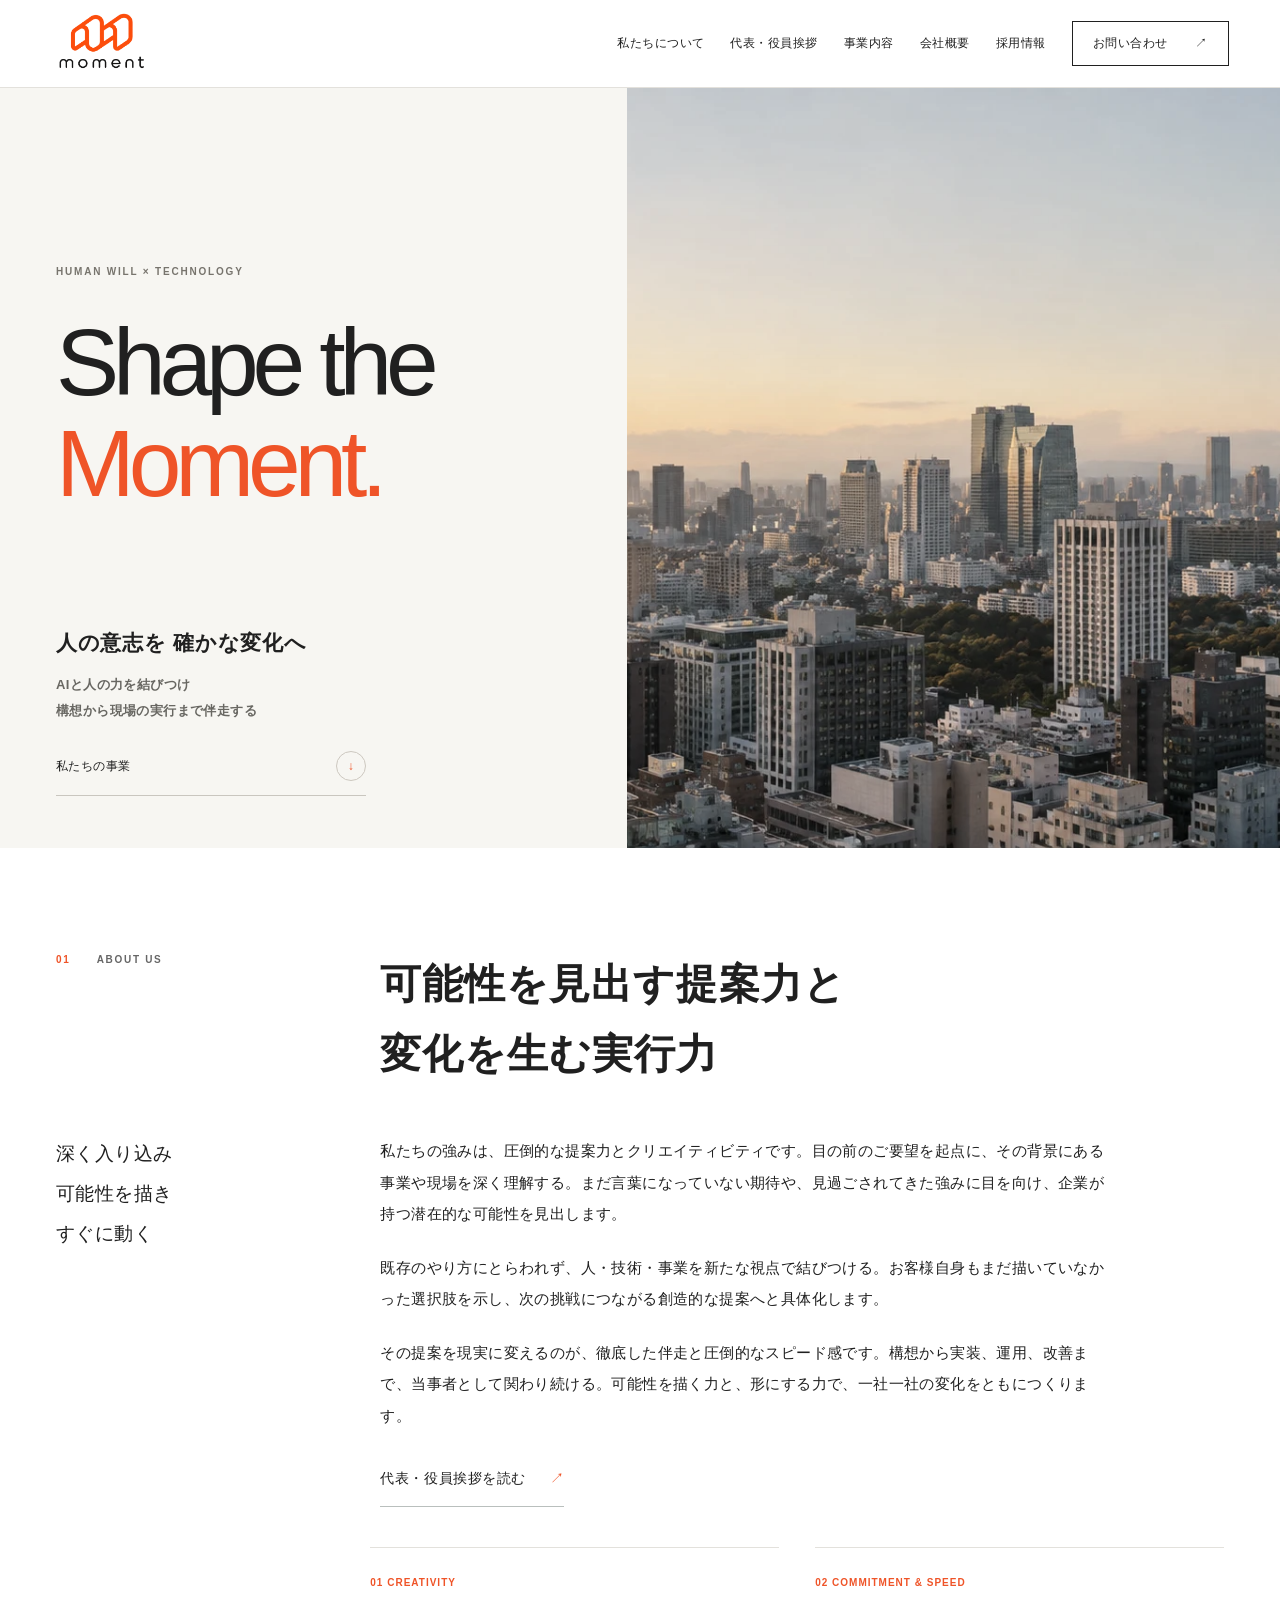
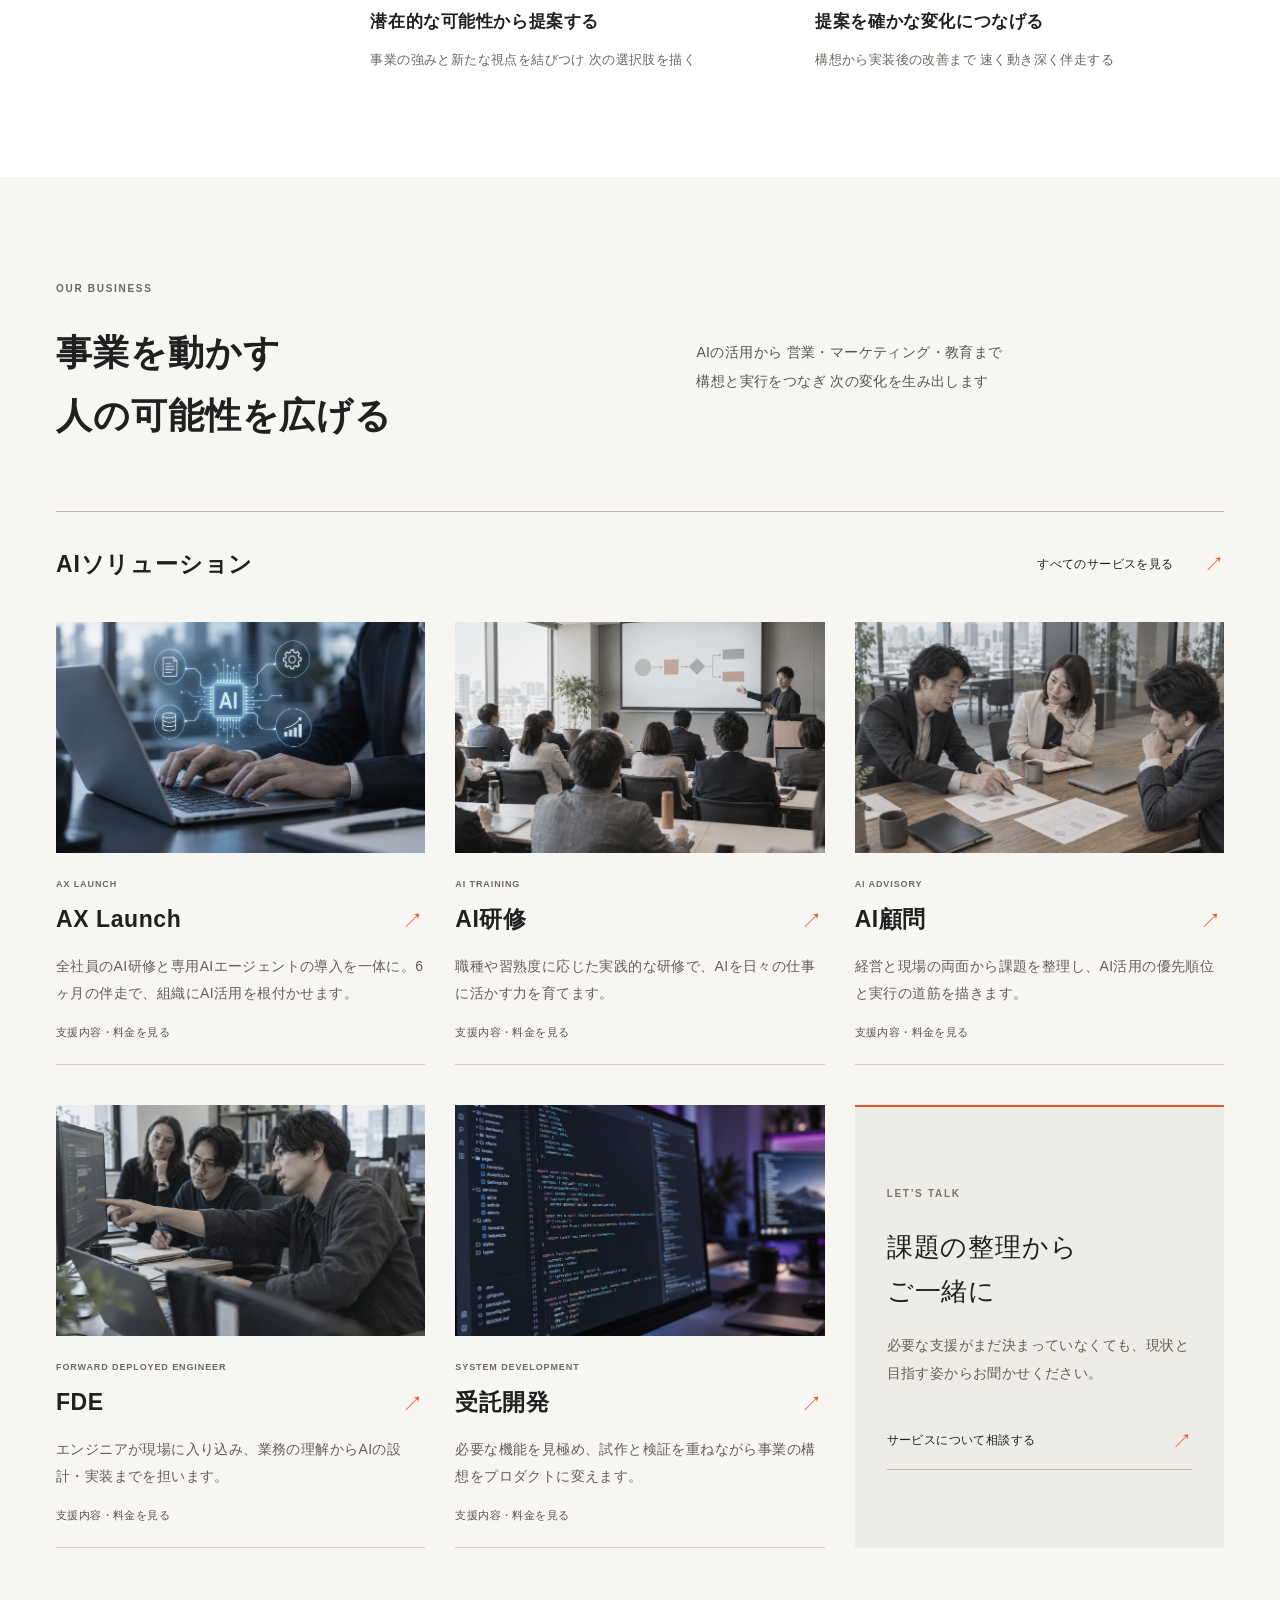
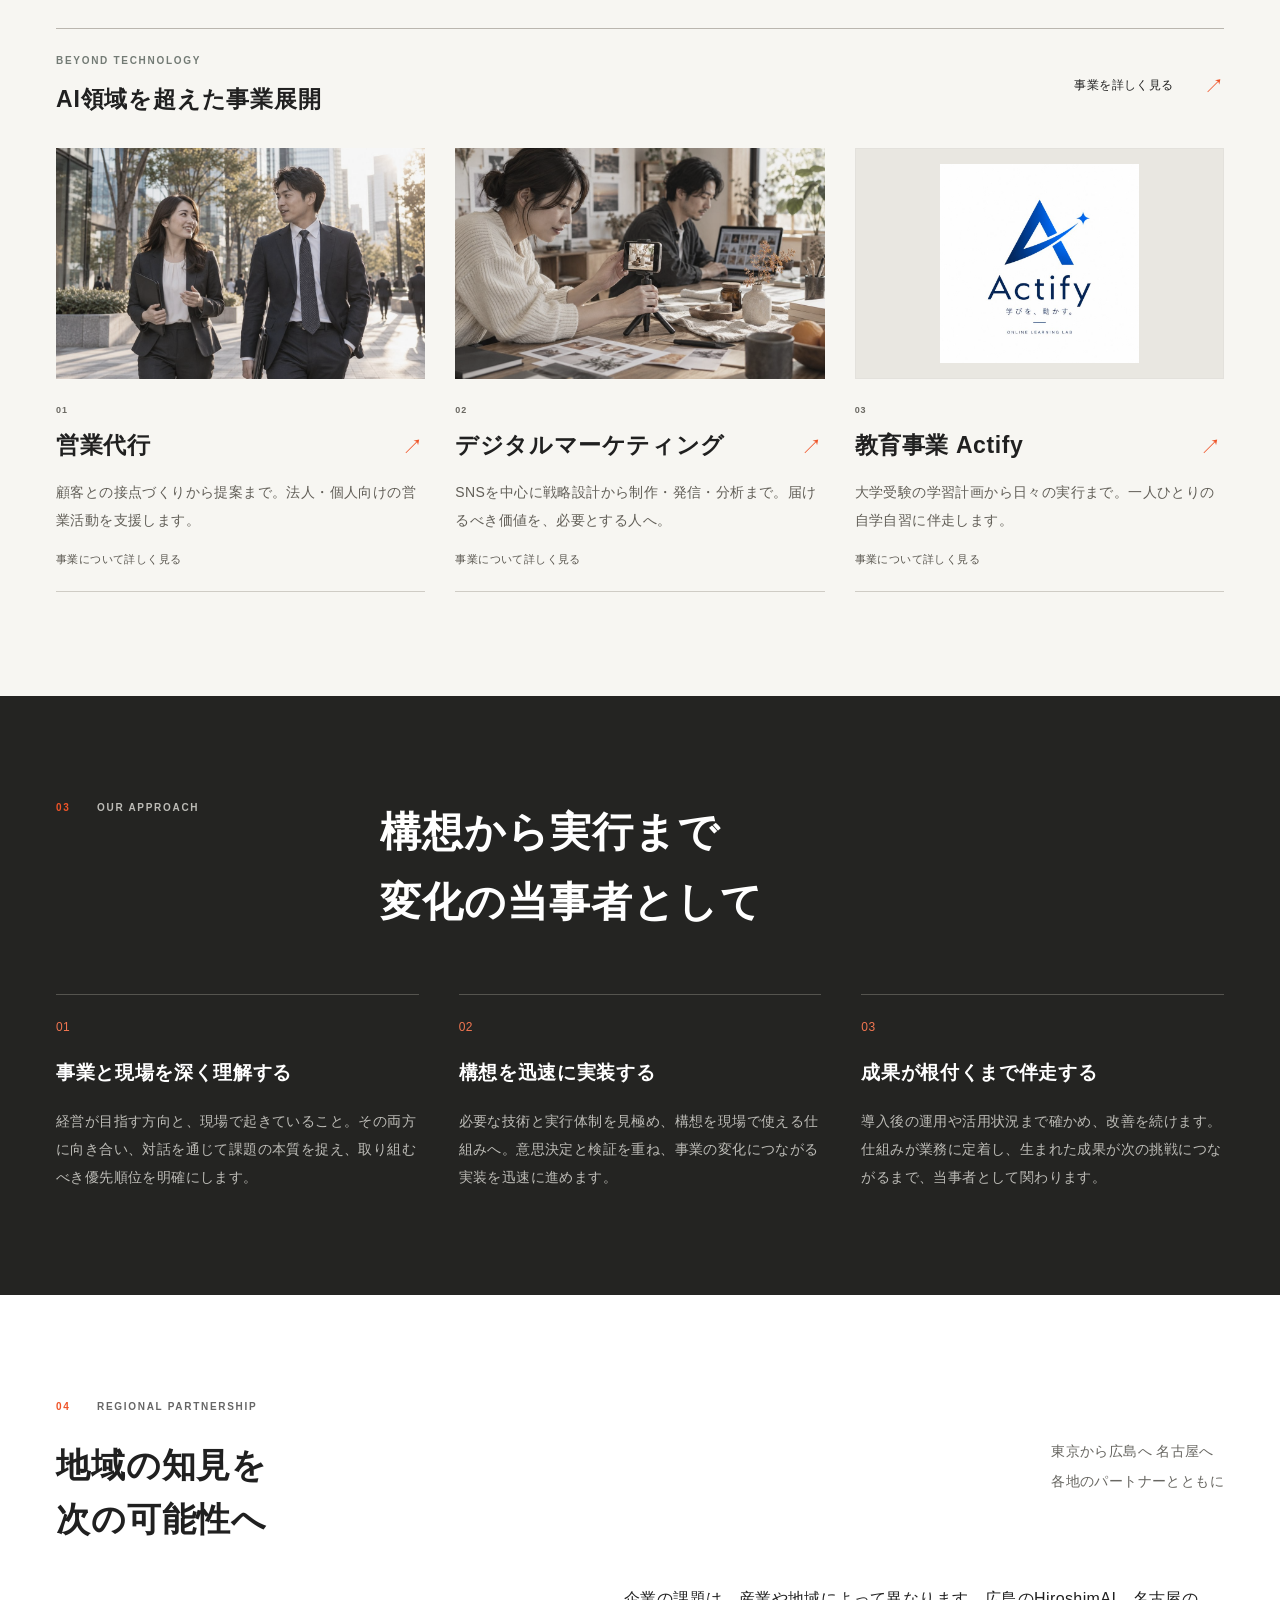
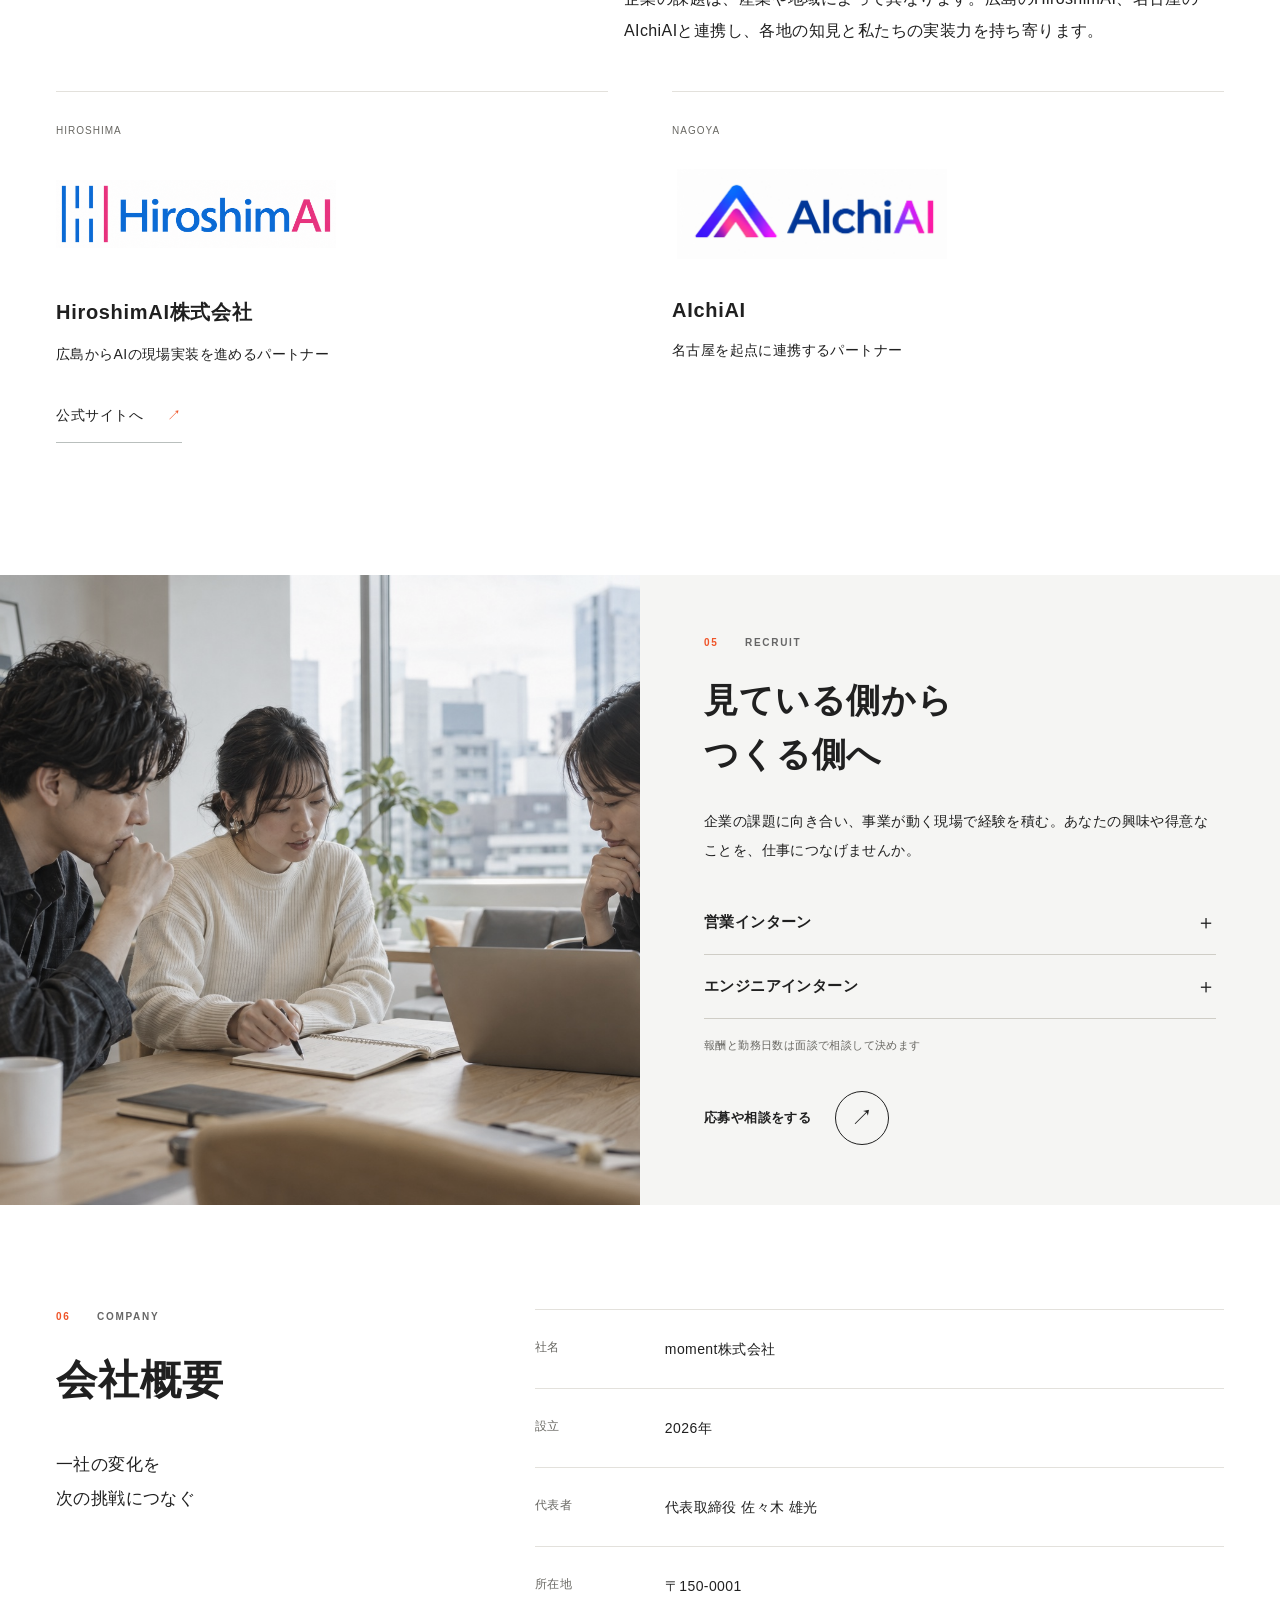
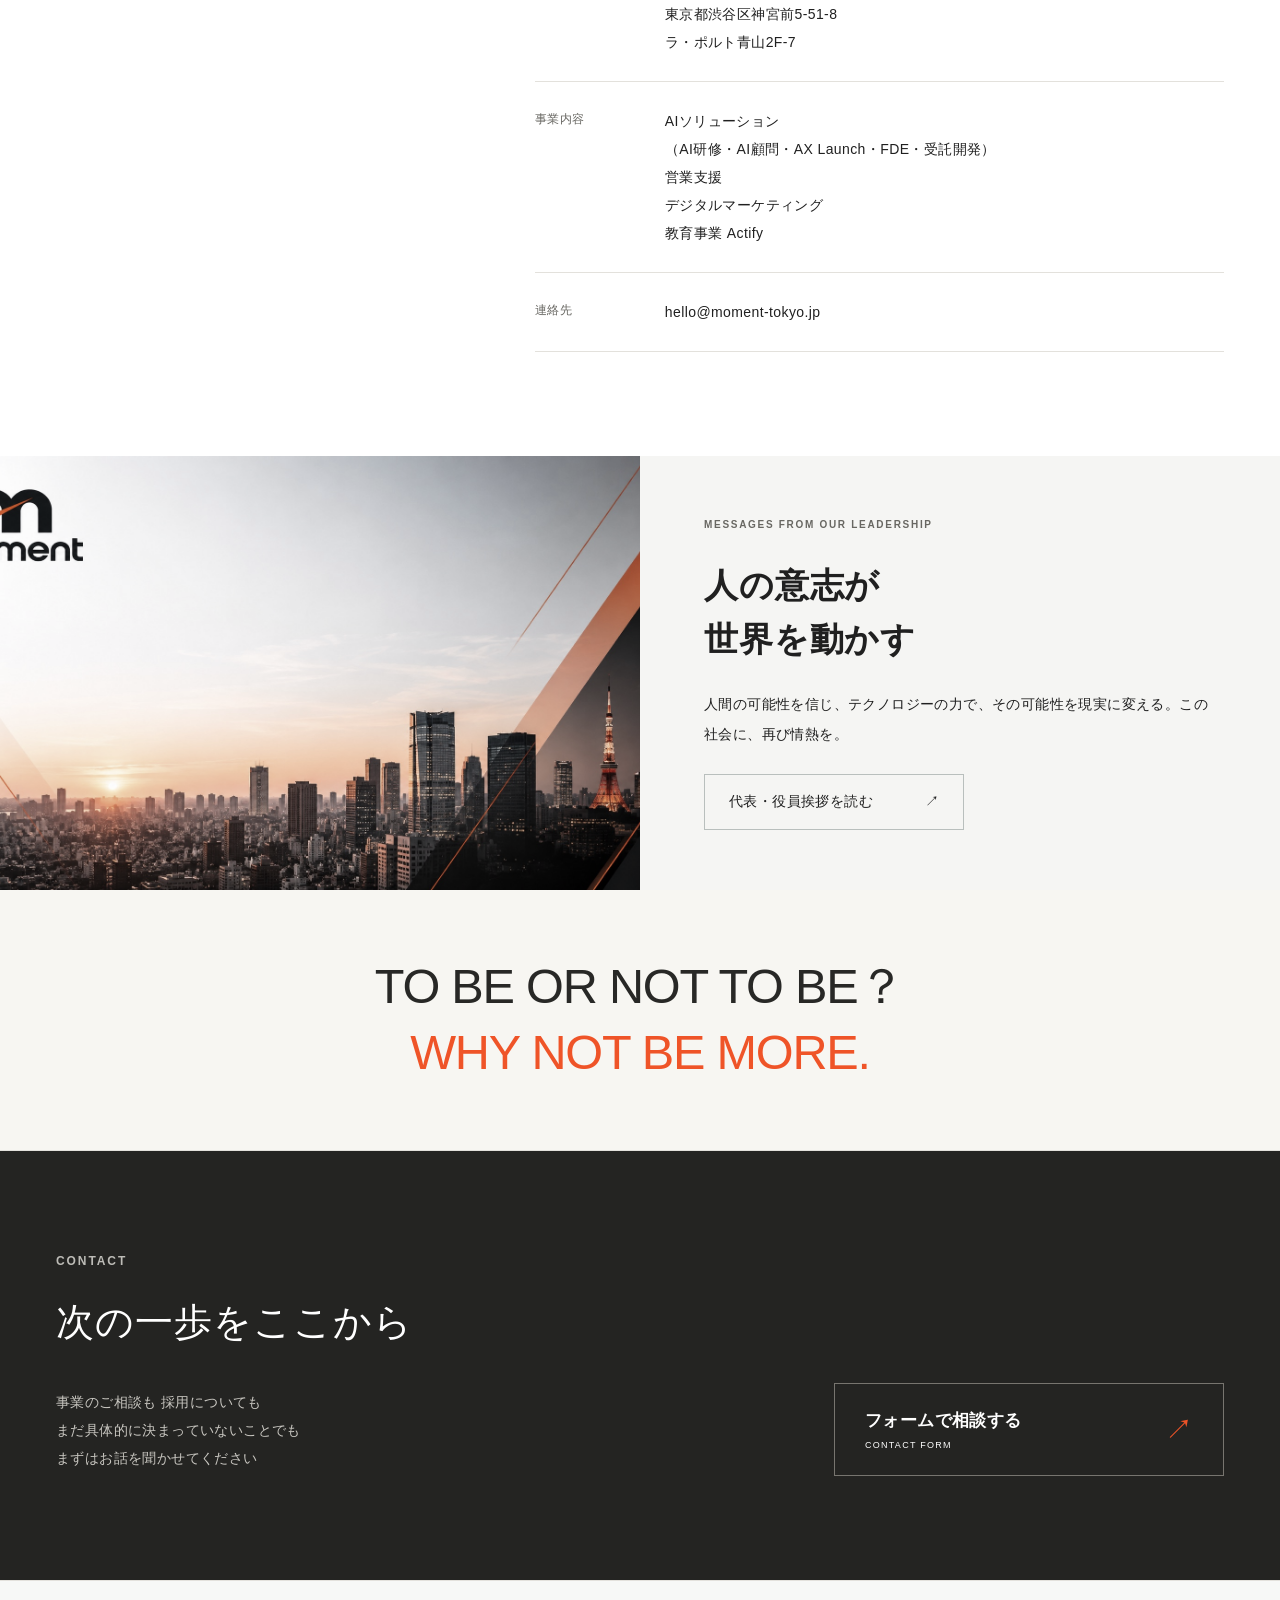
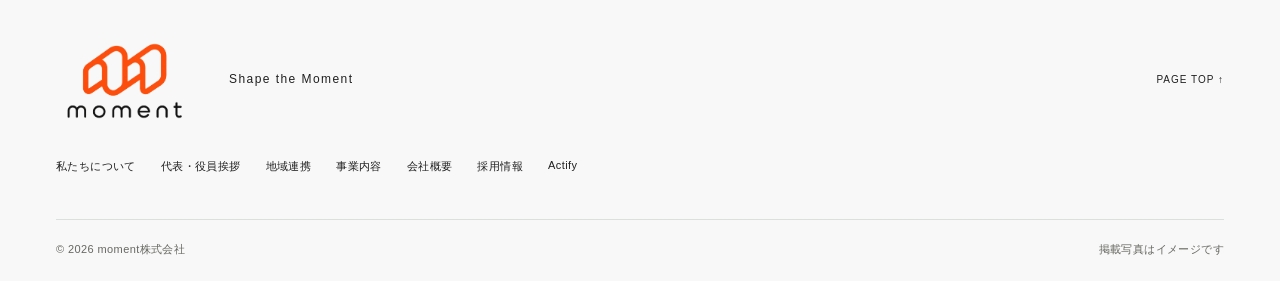
==== commit 53a0ac0d: "Emphasize creative proposals grounded in clients' latent potential" ====
--- a/index.html
+++ b/index.html
@@ -12,10 +12,10 @@
 <a class="skip" href="#main">本文へ移動</a>
 <header class="header"><a class="brand" href="#top" aria-label="moment トップ"><span class="brand-art"><img src="/moment-logo-transparent.webp" alt="moment" width="1460" height="1072"></span></a><nav id="navigation" aria-label="メインナビゲーション"><a href="#about">私たちについて</a><a href="/message.html">代表・役員挨拶</a><a href="#services">事業内容</a><a href="#company">会社概要</a><a href="#careers">採用情報</a><a href="/contact" class="nav-contact">お問い合わせ <span aria-hidden="true">↗</span></a></nav><button class="menu" aria-controls="navigation" aria-expanded="false" aria-label="メニューを開く"><span></span><span></span></button></header>
 <main id="main"><section class="editorial-hero"><img src="/moment-skyline-v4.webp" alt="" width="1942" height="809" fetchpriority="high" class="editorial-hero-image"><div class="hero-surface"></div><div class="wrap hero-title"><p class="eyebrow">HUMAN WILL × TECHNOLOGY</p><h1>Shape the<br><span>Moment.</span></h1></div><div class="wrap hero-caption"><div><p class="hero-message">人の意志を 確かな変化へ</p><p class="hero-description">AIと人の力を結びつけ<br>構想から現場の実行まで伴走する</p></div><a href="#services" class="hero-cta">私たちの事業<span aria-hidden="true">↓</span></a></div></section>
-<section class="intro section" id="about"><div class="wrap"><div class="section-head"><p class="eyebrow"><span>01</span> ABOUT US</p><h2><span class="focus-line" style="--line-delay:0ms"><span>徹底した伴走と</span></span>
-<span class="focus-line" style="--line-delay:150ms"><span>圧倒的なスピード感</span></span></h2></div><div class="intro-grid"><p class="large-copy"><span class="focus-line" style="--line-delay:0ms"><span>深く入り込み</span></span>
-<span class="focus-line" style="--line-delay:150ms"><span>ともに考え</span></span>
-<span class="focus-line" style="--line-delay:300ms"><span>すぐに動く</span></span></p><div class="body-copy"><p>私たちは、お客様の現場に入り込み、同じ目線で課題に向き合います。構想を描くところから、実装、運用、改善まで。事業が変わるその瞬間まで、当事者として徹底的に伴走します。</p><p>同時に大切にしているのが、圧倒的なスピード感です。対話から判断へ、判断から実行へ。小さく試し、現場の反応を確かめ、すぐに次の改善につなげる。挑戦の熱を逃さず、前に進めます。</p><p>深く関わるからこそ、速く動ける。速く動くからこそ、課題が見えてくる。伴走の深さと実行の速さで、一社一社の変化をともにつくります。</p><a class="text-link" href="/message.html">代表・役員挨拶を読む <span aria-hidden="true">↗</span></a></div></div><div class="about-promises"><div><span>01 COMMITMENT</span><h3>現場から変化の実現まで</h3><p>課題の理解から実装後の改善まで一貫して関わる</p></div><div><span>02 SPEED</span><h3>対話から実行までを速く</h3><p>素早く試し確かめて次の一手につなげる</p></div></div></div></section>
+<section class="intro section" id="about"><div class="wrap"><div class="section-head"><p class="eyebrow"><span>01</span> ABOUT US</p><h2><span class="focus-line" style="--line-delay:0ms"><span>可能性を見出す提案力と</span></span>
+<span class="focus-line" style="--line-delay:150ms"><span>変化を生む実行力</span></span></h2></div><div class="intro-grid"><p class="large-copy"><span class="focus-line" style="--line-delay:0ms"><span>深く入り込み</span></span>
+<span class="focus-line" style="--line-delay:150ms"><span>可能性を描き</span></span>
+<span class="focus-line" style="--line-delay:300ms"><span>すぐに動く</span></span></p><div class="body-copy"><p>私たちの強みは、圧倒的な提案力とクリエイティビティです。目の前のご要望を起点に、その背景にある事業や現場を深く理解する。まだ言葉になっていない期待や、見過ごされてきた強みに目を向け、企業が持つ潜在的な可能性を見出します。</p><p>既存のやり方にとらわれず、人・技術・事業を新たな視点で結びつける。お客様自身もまだ描いていなかった選択肢を示し、次の挑戦につながる創造的な提案へと具体化します。</p><p>その提案を現実に変えるのが、徹底した伴走と圧倒的なスピード感です。構想から実装、運用、改善まで、当事者として関わり続ける。可能性を描く力と、形にする力で、一社一社の変化をともにつくります。</p><a class="text-link" href="/message.html">代表・役員挨拶を読む <span aria-hidden="true">↗</span></a></div></div><div class="about-promises"><div><span>01 CREATIVITY</span><h3>潜在的な可能性から提案する</h3><p>事業の強みと新たな視点を結びつけ 次の選択肢を描く</p></div><div><span>02 COMMITMENT &amp; SPEED</span><h3>提案を確かな変化につなげる</h3><p>構想から実装後の改善まで 速く動き深く伴走する</p></div></div></div></section>
 
 <section class="business-overview section" id="services"><div class="wrap"><div class="editorial-heading"><div><p class="eyebrow">OUR BUSINESS</p><h2>事業を動かす<br>人の可能性を広げる</h2></div><p>AIの活用から 営業・マーケティング・教育まで<br>構想と実行をつなぎ 次の変化を生み出します</p></div><div class="business-group-title"><h3>AIソリューション</h3><a href="/solutions" class="arrow-link">すべてのサービスを見る<span aria-hidden="true">↗</span></a></div><div class="business-card-grid"><article class="business-card" id="ax-launch"><a href="/ax-launch"><figure><img src="/ax-launch-ai.jpg" width="1536" height="1024" alt="AIによる業務連携のイメージ" loading="lazy"></figure><div class="business-card-copy"><p class="eyebrow">AX LAUNCH</p><div class="card-title"><h3>AX Launch</h3><span class="circle-arrow" aria-hidden="true">↗</span></div><p>全社員のAI研修と専用AIエージェントの導入を一体に。6ヶ月の伴走で、組織にAI活用を根付かせます。</p><span class="card-more">支援内容・料金を見る</span></div></a></article><article class="business-card" id="training"><a href="/solutions#training"><figure><img src="/ai-training-seminar.jpg" alt="集団に向けてAI活用セミナーを行う講師のイメージ" width="1536" height="1024" loading="lazy"></figure><div class="business-card-copy"><p class="eyebrow">AI TRAINING</p><div class="card-title"><h3>AI研修</h3><span class="circle-arrow" aria-hidden="true">↗</span></div><p>職種や習熟度に応じた実践的な研修で、AIを日々の仕事に活かす力を育てます。</p><span class="card-more">支援内容・料金を見る</span></div></a></article><article class="business-card" id="advisory"><a href="/solutions#advisory"><figure><img src="/ai-advisory-dialogue.jpg" alt="事業課題とAI活用の方針を話し合うイメージ" loading="lazy" width="1536" height="1024"></figure><div class="business-card-copy"><p class="eyebrow">AI ADVISORY</p><div class="card-title"><h3>AI顧問</h3><span class="circle-arrow" aria-hidden="true">↗</span></div><p>経営と現場の両面から課題を整理し、AI活用の優先順位と実行の道筋を描きます。</p><span class="card-more">支援内容・料金を見る</span></div></a></article><article class="business-card" id="fde"><a href="/solutions#fde"><figure><img src="/fde-onsite-engineering.jpg" alt="エンジニアが現場の担当者と画面を確認し実装を進めるイメージ" loading="lazy" width="1536" height="1024"></figure><div class="business-card-copy"><p class="eyebrow">FORWARD DEPLOYED ENGINEER</p><div class="card-title"><h3>FDE</h3><span class="circle-arrow" aria-hidden="true">↗</span></div><p>エンジニアが現場に入り込み、業務の理解からAIの設計・実装までを担います。</p><span class="card-more">支援内容・料金を見る</span></div></a></article><article class="business-card" id="development"><a href="/solutions#development"><figure><img src="/development-code.jpg" alt="コードを表示したシステム開発画面のイメージ" width="1536" height="1024" loading="lazy"></figure><div class="business-card-copy"><p class="eyebrow">SYSTEM DEVELOPMENT</p><div class="card-title"><h3>受託開発</h3><span class="circle-arrow" aria-hidden="true">↗</span></div><p>必要な機能を見極め、試作と検証を重ねながら事業の構想をプロダクトに変えます。</p><span class="card-more">支援内容・料金を見る</span></div></a></article><article class="business-consult"><p class="eyebrow">LET’S TALK</p><h3>課題の整理から<br>ご一緒に</h3><p>必要な支援がまだ決まっていなくても、現状と目指す姿からお聞かせください。</p><a href="/contact" class="arrow-link">サービスについて相談する <span aria-hidden="true">↗</span></a></article></div><div class="beyond-overview" id="beyond"><div class="business-group-title"><div><p class="eyebrow">BEYOND TECHNOLOGY</p><h3>AI領域を超えた事業展開</h3></div><a href="/business" class="arrow-link">事業を詳しく見る<span aria-hidden="true">↗</span></a></div><div class="beyond-overview-grid"><article class="business-card" id="sales"><a href="/business#sales"><figure class=""><img src="/beyond-sales.jpg" width="1536" height="1024" loading="lazy" alt="屋外で商談先へ向かうビジネスパートナーのイメージ"></figure><div class="business-card-copy"><p class="eyebrow">01</p><div class="card-title"><h3>営業代行</h3><span class="circle-arrow" aria-hidden="true">↗</span></div><p>顧客との接点づくりから提案まで。法人・個人向けの営業活動を支援します。</p><span class="card-more">事業について詳しく見る</span></div></a></article><article class="business-card" id="digital-marketing"><a href="/business#digital-marketing"><figure class=""><img src="/beyond-marketing.jpg" width="1536" height="1024" loading="lazy" alt="SNSコンテンツを企画し撮影するチームのイメージ"></figure><div class="business-card-copy"><p class="eyebrow">02</p><div class="card-title"><h3>デジタルマーケティング</h3><span class="circle-arrow" aria-hidden="true">↗</span></div><p>SNSを中心に戦略設計から制作・発信・分析まで。届けるべき価値を、必要とする人へ。</p><span class="card-more">事業について詳しく見る</span></div></a></article><article class="business-card" id="actify"><a href="/business#actify"><figure class="logo-figure"><img src="/beyond-actify.jpg" width="1536" height="1024" loading="lazy" alt="Actify 学びを動かす"></figure><div class="business-card-copy"><p class="eyebrow">03</p><div class="card-title"><h3>教育事業 Actify</h3><span class="circle-arrow" aria-hidden="true">↗</span></div><p>大学受験の学習計画から日々の実行まで。一人ひとりの自学自習に伴走します。</p><span class="card-more">事業について詳しく見る</span></div></a></article></div></div></div></section>
 <section class="approach section" id="approach"><div class="wrap"><div class="section-head"><p class="eyebrow"><span>03</span> OUR APPROACH</p><h2><span class="focus-line" style="--line-delay:0ms"><span>構想から実行まで</span></span>
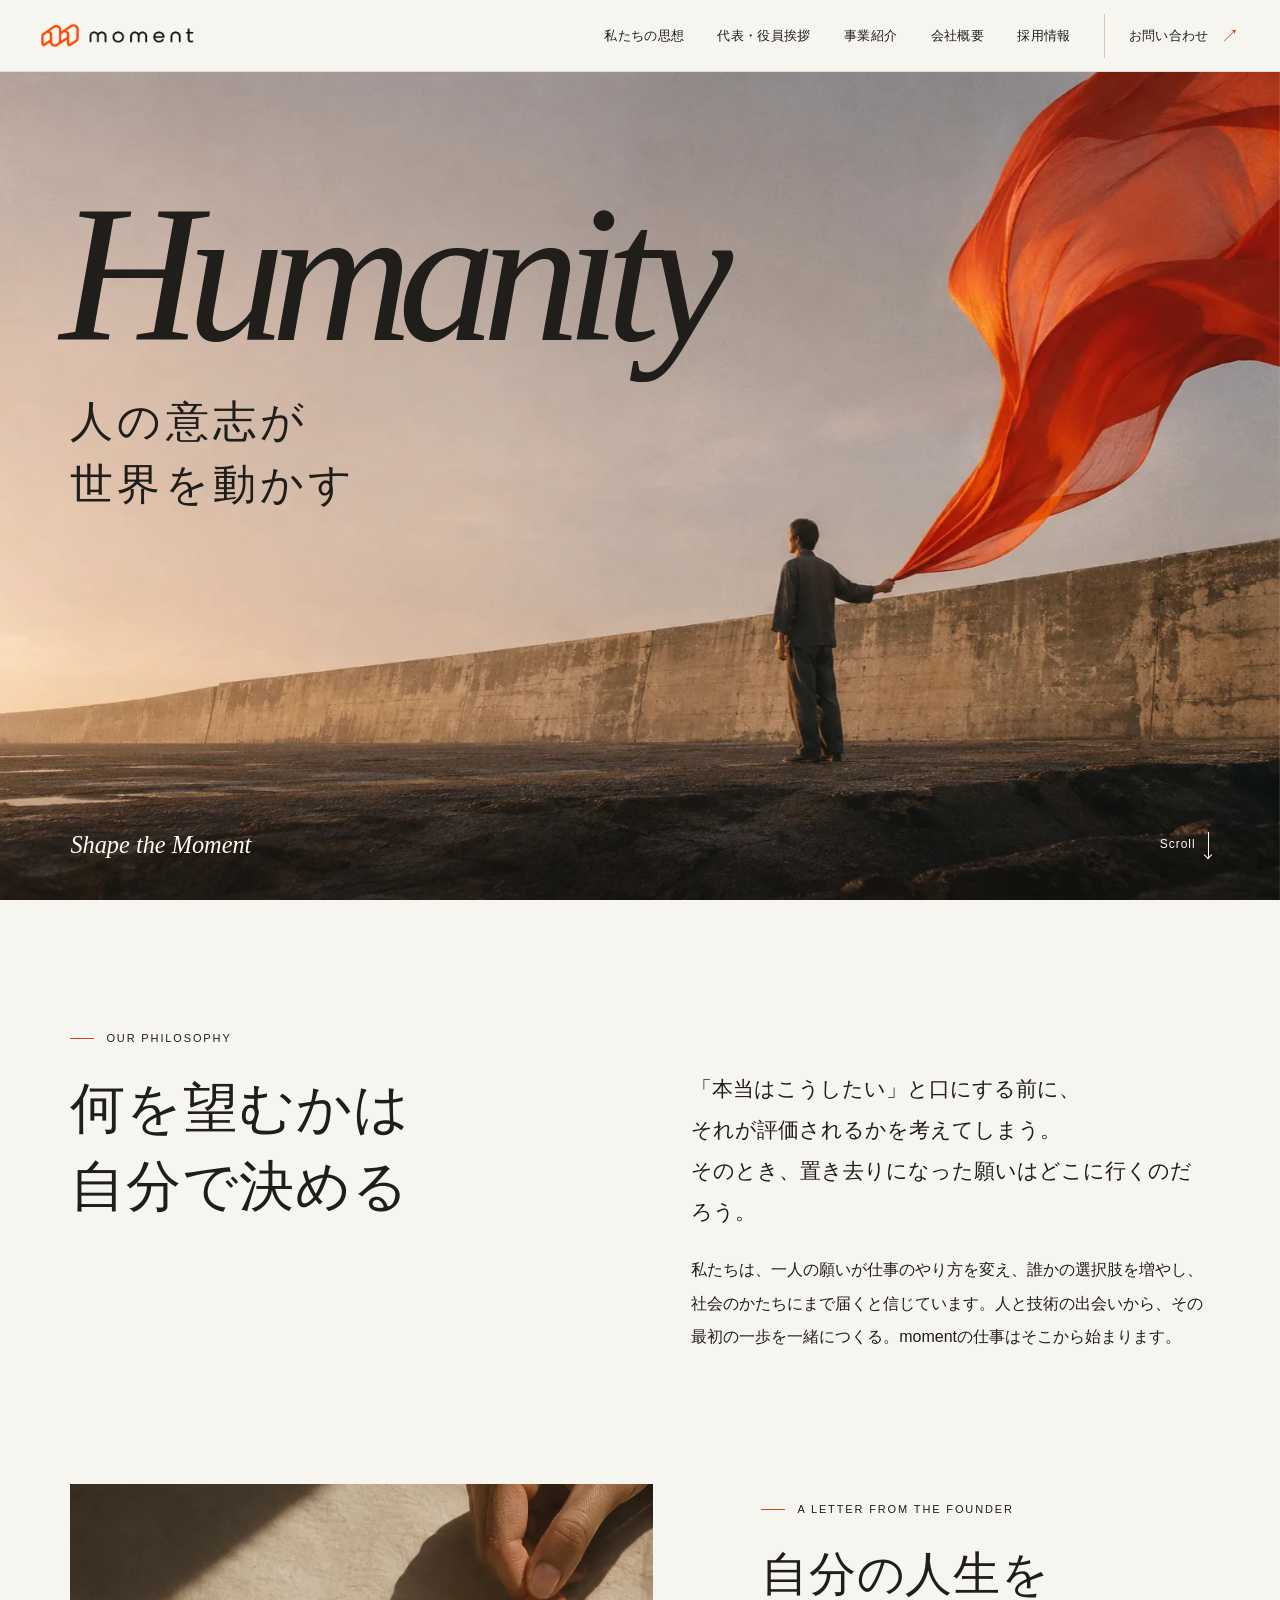
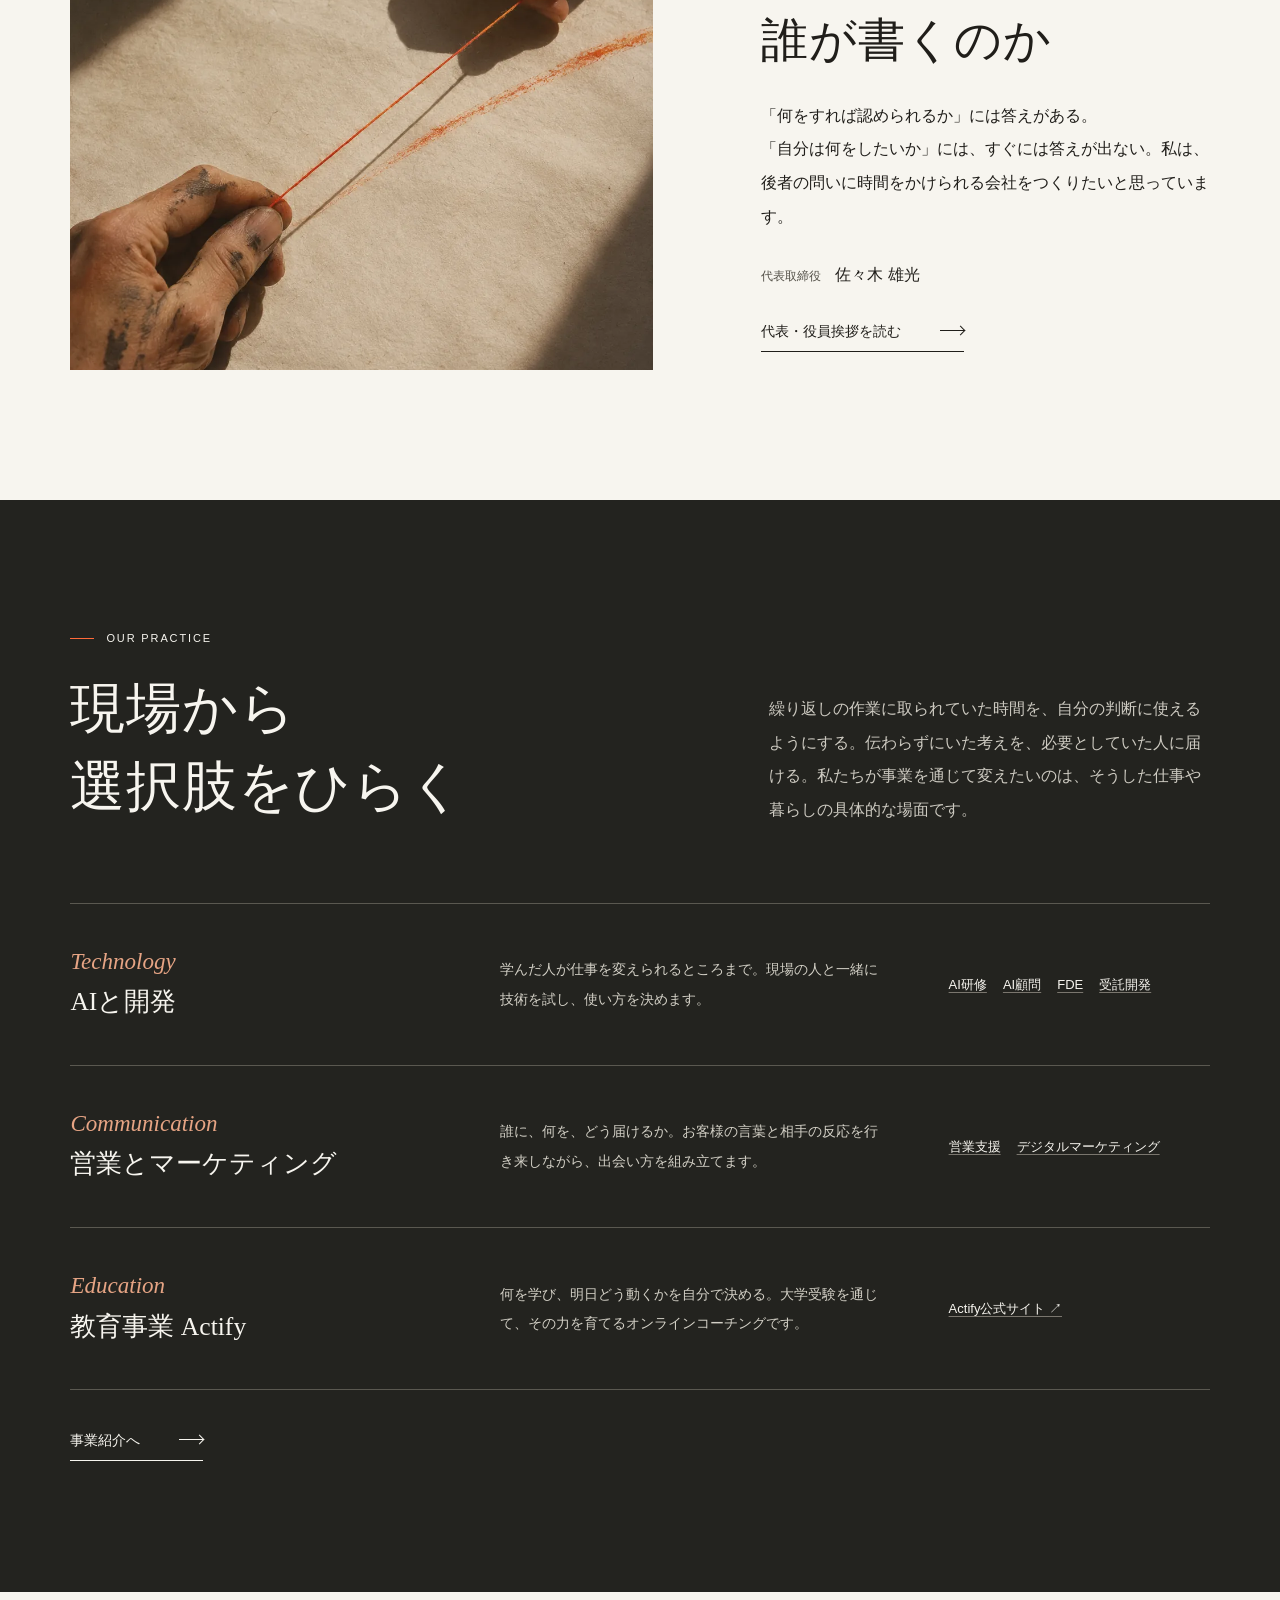
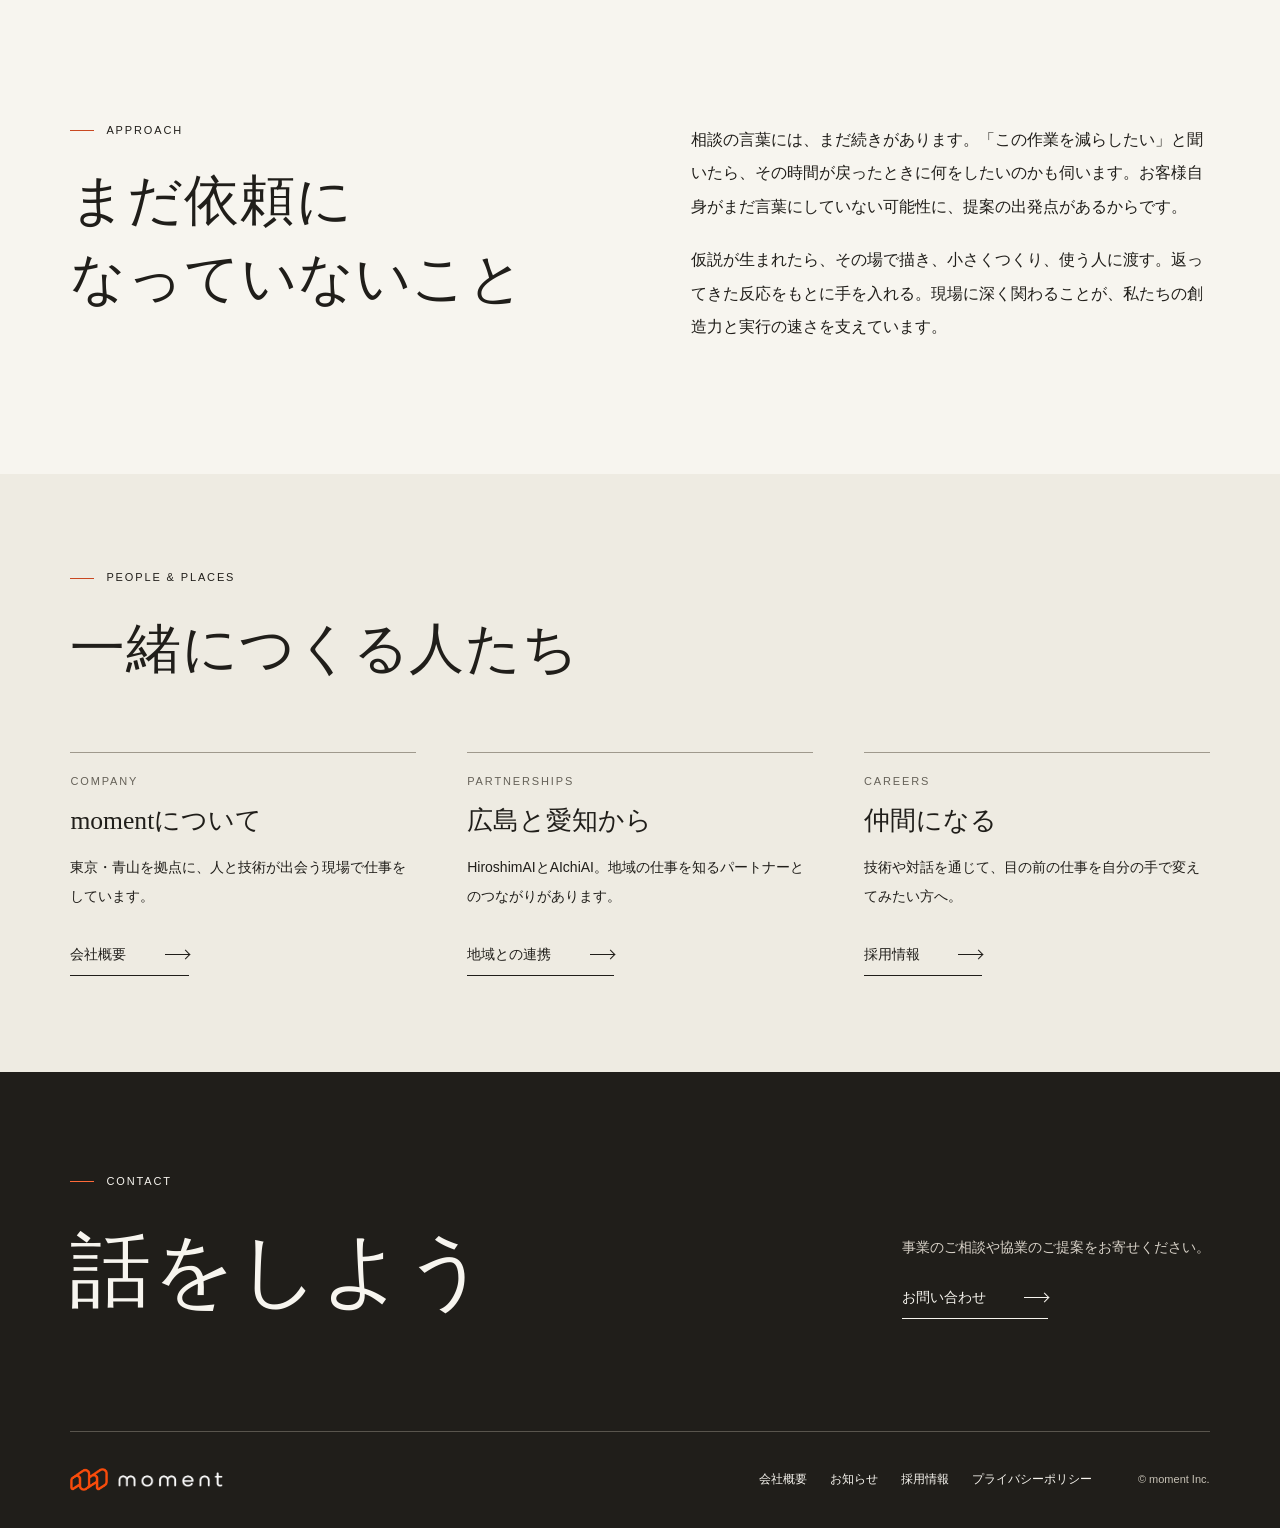
==== commit b0ab6109: "Redesign moment around Humanity and renew the founder’s letter" ====
--- a/index.html
+++ b/index.html
@@ -1,31 +1,57 @@
-<!doctype html><html lang="ja"><head>
-<!-- Google tag (gtag.js) -->
-<script async src="https://www.googletagmanager.com/gtag/js?id=G-D9J7B8Z6LR"></script>
-<script>
-  window.dataLayer = window.dataLayer || [];
-  function gtag(){dataLayer.push(arguments);}
-  gtag('js', new Date());
-
-  gtag('config', 'G-D9J7B8Z6LR');
-</script>
-<meta charset="utf-8"><meta name="viewport" content="width=device-width, initial-scale=1"><title>moment株式会社 | Shape the Moment</title><meta name="description" content="人の意志とテクノロジーで変化をつくる。momentはAI研修、AI顧問、AX Launch、FDE、受託開発によるAIソリューションを通じて、構想から現場の実行まで徹底して伴走します。"><meta name="theme-color" content="#f45124"><link rel="canonical" href="https://moment-tokyo.jp/"><link rel="icon" type="image/webp" href="/moment-logo-transparent.webp"><meta property="og:type" content="website"><meta property="og:title" content="moment株式会社"><meta property="og:description" content="Shape the Moment 人の意志とテクノロジーで変化をつくる"><meta property="og:url" content="https://moment-tokyo.jp/"><meta property="og:image" content="https://moment-tokyo.jp/moment-skyline-v4.webp"><link rel="stylesheet" href="/moment-redesign.css?v=20261008-shape"><link rel="stylesheet" href="/moment-shape.css?v=20261009-partners2"><script src="/moment-shape.js?v=20261008-solutions" defer></script><link rel="stylesheet" href="/moment-motion.css?v=20261011-all2"><script src="/moment-motion.js?v=20261112" defer></script><link rel="stylesheet" href="/moment-beyond.css?v=20261011"><link rel="stylesheet" href="/moment-brand.css?v=20261013-alpha"><link rel="preload" as="image" href="/moment-logo-transparent.webp"><style>.statement.statement-belief{display:flex;flex-direction:column;align-items:center;gap:.12em;margin-left:0;padding:clamp(28px,5vw,72px) 16px;font-size:clamp(20px,7vw,112px);font-weight:800;line-height:1.15;letter-spacing:-.045em;white-space:nowrap;text-align:center}.statement.statement-belief span:first-child{color:var(--ink)}.statement.statement-belief span:last-child{color:var(--orange)}</style><link rel="stylesheet" href="/moment-corporate.css?v=20261020"><link rel="stylesheet" href="/moment-refined.css?v=20261021b"><script src="/moment-refined.js?v=20261021" defer></script><link rel="stylesheet" href="/moment-polish.css?v=20261112"></head><body id="top" class="polished-home">
+<!doctype html>
+<html lang="ja"><head>
+  <meta charset="utf-8"><meta name="viewport" content="width=device-width, initial-scale=1">
+  <title>moment株式会社｜Humanity</title><meta name="description" content="人の意志が世界を動かす。moment株式会社の考え方と、AI・開発、営業、マーケティング、教育を通じた実践を紹介します。">
+  <meta name="theme-color" content="#f6f4ed"><link rel="canonical" href="https://moment-tokyo.jp/">
+  
+  <meta property="og:locale" content="ja_JP"><meta property="og:type" content="website"><meta property="og:site_name" content="moment株式会社">
+  <meta property="og:title" content="moment株式会社｜Humanity"><meta property="og:description" content="人の意志が世界を動かす。moment株式会社の考え方と、AI・開発、営業、マーケティング、教育を通じた実践を紹介します。"><meta property="og:url" content="https://moment-tokyo.jp/"><meta property="og:image" content="https://moment-tokyo.jp/assets/humanity/social.jpg">
+  <meta name="twitter:card" content="summary_large_image"><link rel="icon" href="/assets/humanity/icon.png" type="image/png">
+  <link rel="preload" as="image" href="/assets/humanity/coast.webp" media="(min-width: 701px)"><link rel="preload" as="image" href="/assets/humanity/coast-mobile.webp" media="(max-width: 700px)"><link rel="stylesheet" href="/assets/humanity/site.css"><script defer src="/assets/humanity/site.js"></script>
+  <script async src="https://www.googletagmanager.com/gtag/js?id=G-D9J7B8Z6LR"></script>
+  <script>window.dataLayer=window.dataLayer||[];function gtag(){dataLayer.push(arguments)}gtag('js',new Date());gtag('config','G-D9J7B8Z6LR');</script>
+</head>
+<body class="home">
 <a class="skip" href="#main">本文へ移動</a>
-<header class="header"><a class="brand" href="#top" aria-label="moment トップ"><span class="brand-art"><img src="/moment-logo-transparent.webp" alt="moment" width="1460" height="1072"></span></a><nav id="navigation" aria-label="メインナビゲーション"><a href="#about">私たちについて</a><a href="/message.html">代表・役員挨拶</a><a href="#services">事業内容</a><a href="#company">会社概要</a><a href="#careers">採用情報</a><a href="/contact" class="nav-contact">お問い合わせ <span aria-hidden="true">↗</span></a></nav><button class="menu" aria-controls="navigation" aria-expanded="false" aria-label="メニューを開く"><span></span><span></span></button></header>
-<main id="main"><section class="editorial-hero"><img src="/moment-skyline-v4.webp" alt="" width="1942" height="809" fetchpriority="high" class="editorial-hero-image"><div class="hero-surface"></div><div class="wrap hero-title"><p class="eyebrow">HUMAN WILL × TECHNOLOGY</p><h1>Shape the<br><span>Moment.</span></h1></div><div class="wrap hero-caption"><div><p class="hero-message">人の意志を 確かな変化へ</p><p class="hero-description">AIと人の力を結びつけ<br>構想から現場の実行まで伴走する</p></div><a href="#services" class="hero-cta">私たちの事業<span aria-hidden="true">↓</span></a></div></section>
-<section class="intro section" id="about"><div class="wrap"><div class="section-head"><p class="eyebrow"><span>01</span> ABOUT US</p><h2><span class="focus-line" style="--line-delay:0ms"><span>可能性を見出す提案力と</span></span>
-<span class="focus-line" style="--line-delay:150ms"><span>変化を生む実行力</span></span></h2></div><div class="intro-grid"><p class="large-copy"><span class="focus-line" style="--line-delay:0ms"><span>深く入り込み</span></span>
-<span class="focus-line" style="--line-delay:150ms"><span>可能性を描き</span></span>
-<span class="focus-line" style="--line-delay:300ms"><span>すぐに動く</span></span></p><div class="body-copy"><p>私たちの強みは、圧倒的な提案力とクリエイティビティです。目の前のご要望を起点に、その背景にある事業や現場を深く理解する。まだ言葉になっていない期待や、見過ごされてきた強みに目を向け、企業が持つ潜在的な可能性を見出します。</p><p>既存のやり方にとらわれず、人・技術・事業を新たな視点で結びつける。お客様自身もまだ描いていなかった選択肢を示し、次の挑戦につながる創造的な提案へと具体化します。</p><p>その提案を現実に変えるのが、徹底した伴走と圧倒的なスピード感です。構想から実装、運用、改善まで、当事者として関わり続ける。可能性を描く力と、形にする力で、一社一社の変化をともにつくります。</p><a class="text-link" href="/message.html">代表・役員挨拶を読む <span aria-hidden="true">↗</span></a></div></div><div class="about-promises"><div><span>01 CREATIVITY</span><h3>潜在的な可能性から提案する</h3><p>事業の強みと新たな視点を結びつけ 次の選択肢を描く</p></div><div><span>02 COMMITMENT &amp; SPEED</span><h3>提案を確かな変化につなげる</h3><p>構想から実装後の改善まで 速く動き深く伴走する</p></div></div></div></section>
-
-<section class="business-overview section" id="services"><div class="wrap"><div class="editorial-heading"><div><p class="eyebrow">OUR BUSINESS</p><h2>事業を動かす<br>人の可能性を広げる</h2></div><p>AIの活用から 営業・マーケティング・教育まで<br>構想と実行をつなぎ 次の変化を生み出します</p></div><div class="business-group-title"><h3>AIソリューション</h3><a href="/solutions" class="arrow-link">すべてのサービスを見る<span aria-hidden="true">↗</span></a></div><div class="business-card-grid"><article class="business-card" id="ax-launch"><a href="/ax-launch"><figure><img src="/ax-launch-ai.jpg" width="1536" height="1024" alt="AIによる業務連携のイメージ" loading="lazy"></figure><div class="business-card-copy"><p class="eyebrow">AX LAUNCH</p><div class="card-title"><h3>AX Launch</h3><span class="circle-arrow" aria-hidden="true">↗</span></div><p>全社員のAI研修と専用AIエージェントの導入を一体に。6ヶ月の伴走で、組織にAI活用を根付かせます。</p><span class="card-more">支援内容・料金を見る</span></div></a></article><article class="business-card" id="training"><a href="/solutions#training"><figure><img src="/ai-training-seminar.jpg" alt="集団に向けてAI活用セミナーを行う講師のイメージ" width="1536" height="1024" loading="lazy"></figure><div class="business-card-copy"><p class="eyebrow">AI TRAINING</p><div class="card-title"><h3>AI研修</h3><span class="circle-arrow" aria-hidden="true">↗</span></div><p>職種や習熟度に応じた実践的な研修で、AIを日々の仕事に活かす力を育てます。</p><span class="card-more">支援内容・料金を見る</span></div></a></article><article class="business-card" id="advisory"><a href="/solutions#advisory"><figure><img src="/ai-advisory-dialogue.jpg" alt="事業課題とAI活用の方針を話し合うイメージ" loading="lazy" width="1536" height="1024"></figure><div class="business-card-copy"><p class="eyebrow">AI ADVISORY</p><div class="card-title"><h3>AI顧問</h3><span class="circle-arrow" aria-hidden="true">↗</span></div><p>経営と現場の両面から課題を整理し、AI活用の優先順位と実行の道筋を描きます。</p><span class="card-more">支援内容・料金を見る</span></div></a></article><article class="business-card" id="fde"><a href="/solutions#fde"><figure><img src="/fde-onsite-engineering.jpg" alt="エンジニアが現場の担当者と画面を確認し実装を進めるイメージ" loading="lazy" width="1536" height="1024"></figure><div class="business-card-copy"><p class="eyebrow">FORWARD DEPLOYED ENGINEER</p><div class="card-title"><h3>FDE</h3><span class="circle-arrow" aria-hidden="true">↗</span></div><p>エンジニアが現場に入り込み、業務の理解からAIの設計・実装までを担います。</p><span class="card-more">支援内容・料金を見る</span></div></a></article><article class="business-card" id="development"><a href="/solutions#development"><figure><img src="/development-code.jpg" alt="コードを表示したシステム開発画面のイメージ" width="1536" height="1024" loading="lazy"></figure><div class="business-card-copy"><p class="eyebrow">SYSTEM DEVELOPMENT</p><div class="card-title"><h3>受託開発</h3><span class="circle-arrow" aria-hidden="true">↗</span></div><p>必要な機能を見極め、試作と検証を重ねながら事業の構想をプロダクトに変えます。</p><span class="card-more">支援内容・料金を見る</span></div></a></article><article class="business-consult"><p class="eyebrow">LET’S TALK</p><h3>課題の整理から<br>ご一緒に</h3><p>必要な支援がまだ決まっていなくても、現状と目指す姿からお聞かせください。</p><a href="/contact" class="arrow-link">サービスについて相談する <span aria-hidden="true">↗</span></a></article></div><div class="beyond-overview" id="beyond"><div class="business-group-title"><div><p class="eyebrow">BEYOND TECHNOLOGY</p><h3>AI領域を超えた事業展開</h3></div><a href="/business" class="arrow-link">事業を詳しく見る<span aria-hidden="true">↗</span></a></div><div class="beyond-overview-grid"><article class="business-card" id="sales"><a href="/business#sales"><figure class=""><img src="/beyond-sales.jpg" width="1536" height="1024" loading="lazy" alt="屋外で商談先へ向かうビジネスパートナーのイメージ"></figure><div class="business-card-copy"><p class="eyebrow">01</p><div class="card-title"><h3>営業代行</h3><span class="circle-arrow" aria-hidden="true">↗</span></div><p>顧客との接点づくりから提案まで。法人・個人向けの営業活動を支援します。</p><span class="card-more">事業について詳しく見る</span></div></a></article><article class="business-card" id="digital-marketing"><a href="/business#digital-marketing"><figure class=""><img src="/beyond-marketing.jpg" width="1536" height="1024" loading="lazy" alt="SNSコンテンツを企画し撮影するチームのイメージ"></figure><div class="business-card-copy"><p class="eyebrow">02</p><div class="card-title"><h3>デジタルマーケティング</h3><span class="circle-arrow" aria-hidden="true">↗</span></div><p>SNSを中心に戦略設計から制作・発信・分析まで。届けるべき価値を、必要とする人へ。</p><span class="card-more">事業について詳しく見る</span></div></a></article><article class="business-card" id="actify"><a href="/business#actify"><figure class="logo-figure"><img src="/beyond-actify.jpg" width="1536" height="1024" loading="lazy" alt="Actify 学びを動かす"></figure><div class="business-card-copy"><p class="eyebrow">03</p><div class="card-title"><h3>教育事業 Actify</h3><span class="circle-arrow" aria-hidden="true">↗</span></div><p>大学受験の学習計画から日々の実行まで。一人ひとりの自学自習に伴走します。</p><span class="card-more">事業について詳しく見る</span></div></a></article></div></div></div></section>
-<section class="approach section" id="approach"><div class="wrap"><div class="section-head"><p class="eyebrow"><span>03</span> OUR APPROACH</p><h2><span class="focus-line" style="--line-delay:0ms"><span>構想から実行まで</span></span>
-<span class="focus-line" style="--line-delay:150ms"><span>変化の当事者として</span></span></h2></div><div class="approach-grid"><article><span>01</span><h3>事業と現場を深く理解する</h3><p>経営が目指す方向と、現場で起きていること。その両方に向き合い、対話を通じて課題の本質を捉え、取り組むべき優先順位を明確にします。</p></article><article><span>02</span><h3>構想を迅速に実装する</h3><p>必要な技術と実行体制を見極め、構想を現場で使える仕組みへ。意思決定と検証を重ね、事業の変化につながる実装を迅速に進めます。</p></article><article><span>03</span><h3>成果が根付くまで伴走する</h3><p>導入後の運用や活用状況まで確かめ、改善を続けます。仕組みが業務に定着し、生まれた成果が次の挑戦につながるまで、当事者として関わります。</p></article></div></div></section>
-<section class="regional section" id="regional"><div class="wrap"><div class="section-head split-head"><div><p class="eyebrow"><span>04</span> REGIONAL PARTNERSHIP</p><h2>地域の知見を<br>次の可能性へ</h2></div><p>東京から広島へ 名古屋へ<br>各地のパートナーとともに</p></div><div class="regional-copy"><p>企業の課題は、産業や地域によって異なります。広島のHiroshimAI、名古屋のAIchiAIと連携し、各地の知見と私たちの実装力を持ち寄ります。</p></div><div class="partners"><article><span>HIROSHIMA</span><div class="partner-logo"><img src="/hiroshimai-logo.png" alt="HiroshimAI" loading="lazy"></div><h3>HiroshimAI株式会社</h3><p>広島からAIの現場実装を進めるパートナー</p><a class="text-link" href="https://hiroshimai.co.jp/">公式サイトへ <span aria-hidden="true">↗</span></a></article><article><span>NAGOYA</span><div class="partner-logo"><img src="/aichiai-white.jpg" alt="AIchiAI" loading="lazy"></div><h3>AIchiAI</h3><p>名古屋を起点に連携するパートナー</p></article></div></div></section>
-<section class="recruit" id="careers"><figure><img src="/moment-team.jpg" width="1536" height="1024" alt="テーブルを囲んで学び合う若手メンバーのイメージ" loading="lazy"></figure><div class="recruit-copy"><p class="eyebrow"><span>05</span> RECRUIT</p><h2>見ている側から<br>つくる側へ</h2><p>企業の課題に向き合い、事業が動く現場で経験を積む。あなたの興味や得意なことを、仕事につなげませんか。</p><div class="roles"><details><summary>営業インターン<span aria-hidden="true">＋</span></summary><p>法人向けアウトバウンド営業を担当。テレアポやイベント営業などで顧客との接点をつくり、先輩の商談にも同席します。</p></details><details><summary>エンジニアインターン<span aria-hidden="true">＋</span></summary><p>案件の初期段階から、課題の理解や設計・開発に関わります。リモートでの参加も可能です。</p></details></div><p class="small">報酬と勤務日数は面談で相談して決めます</p><a class="round-link" href="mailto:hello@moment-tokyo.jp?subject=学生インターンについて"><span>応募や相談をする</span><b aria-hidden="true">↗</b></a></div></section>
-<section class="company section" id="company"><div class="wrap company-grid"><div class="section-head"><p class="eyebrow"><span>06</span> COMPANY</p><h2>会社概要</h2><p class="company-note">一社の変化を<br>次の挑戦につなぐ</p></div><dl><div><dt>社名</dt><dd>moment株式会社</dd></div><div><dt>設立</dt><dd>2026年</dd></div><div><dt>代表者</dt><dd>代表取締役 佐々木 雄光</dd></div><div><dt>所在地</dt><dd>〒150-0001<br>東京都渋谷区神宮前5-51-8<br>ラ・ポルト青山2F-7</dd></div><div><dt>事業内容</dt><dd>AIソリューション<br>（AI研修・AI顧問・AX Launch・FDE・受託開発）<br>営業支援<br>デジタルマーケティング<br>教育事業 Actify</dd></div><div><dt>連絡先</dt><dd><a href="mailto:hello@moment-tokyo.jp">hello@moment-tokyo.jp</a></dd></div></dl></div></section>
-<section class="message-teaser reveal" id="representative"><div class="message-teaser-photo"><img src="/moment-city.jpg" alt="東京の街並み" loading="lazy"></div><div class="message-teaser-copy"><p class="eyebrow">MESSAGES FROM OUR LEADERSHIP</p><h2>人の意志が<br>世界を動かす</h2><p>人間の可能性を信じ、テクノロジーの力で、その可能性を現実に変える。この社会に、再び情熱を。</p><a class="pill-link" href="/message.html">代表・役員挨拶を読む <span>↗</span></a></div></section><div class="statement statement-belief"><span>TO BE OR NOT TO BE？</span><span>WHY NOT BE MORE.</span></div><section class="contact section" id="contact"><div class="wrap"><p class="eyebrow">CONTACT</p><h2>次の一歩を<br>ここから</h2><div class="contact-bottom"><p>事業のご相談も 採用についても<br>まだ具体的に決まっていないことでも<br>まずはお話を聞かせてください</p><a href="/contact" class="contact-link"><span>フォームで相談する<small>CONTACT FORM</small></span><b aria-hidden="true">↗</b></a></div></div></section></main>
-<footer><div class="wrap"><div class="footer-top"><a href="#top" aria-label="moment トップ"><span class="brand-art"><img src="/moment-logo-transparent.webp" alt="moment" width="1460" height="1072"></span></a><p>Shape the Moment</p><a href="#top" class="back-top">PAGE TOP ↑</a></div><nav aria-label="フッター"><a href="#about">私たちについて</a><a href="/message.html">代表・役員挨拶</a><a href="#regional">地域連携</a><a href="#services">事業内容</a><a href="#company">会社概要</a><a href="#careers">採用情報</a><a href="https://actify.moment-tokyo.jp/">Actify</a></nav><div class="footer-bottom"><small>© 2026 moment株式会社</small><small>掲載写真はイメージです</small></div></div></footer>
-<script src="/moment-logo-intro.js?v=20261013-alpha" defer></script></body></html>
-
-
-
+<header class="masthead" id="top">
+  <div class="mast-inner">
+    <a class="brand" href="/" aria-label="moment株式会社 ホーム"><span class="logo"><img class="logo-symbol" src="/assets/humanity/symbol.webp" width="88" height="54" alt=""><img class="logo-name" src="/assets/humanity/wordmark.webp" width="202" height="28" alt="moment"></span></a>
+    <nav class="desk-nav" aria-label="メインメニュー"><a href="/#about">私たちの思想</a><a href="/message">代表・役員挨拶</a><a href="/services">事業紹介</a><a href="/about">会社概要</a><a href="/careers">採用情報</a><a class="nav-contact" href="/contact">お問い合わせ</a></nav>
+    <details class="menu"><summary aria-controls="navigation"><span>メニュー</span><i aria-hidden="true"></i></summary>
+      <nav id="navigation" aria-label="メインメニュー"><a href="/#about">私たちの思想</a><a href="/message">代表・役員挨拶</a><a href="/services">事業紹介</a><a href="/about">会社概要</a><a href="/careers">採用情報</a><a class="nav-contact" href="/contact">お問い合わせ</a></nav>
+    </details>
+  </div>
+</header><main id="main"><section class="cover" aria-labelledby="cover-title">
+      <picture><source media="(max-width: 700px)" srcset="/assets/humanity/coast-mobile.webp"><img class="cover-image" src="/assets/humanity/coast.webp" width="1536" height="1024" alt="" fetchpriority="high"></picture>
+      <div class="cover-inner">
+        <h1 id="cover-title"><span lang="en">Humanity</span><span class="cover-jp">人の意志が<br>世界を動かす</span></h1>
+        <div class="cover-floor"><span class="tagline" lang="en">Shape the Moment</span><a href="#about" class="scroll-link" aria-label="スクロールして私たちの思想へ"><span lang="en">Scroll</span><i aria-hidden="true"></i></a></div>
+      </div></section><section class="statement wrap" id="about">
+      <div class="statement-title reveal"><p class="eyebrow" lang="en">Our philosophy</p><h2>何を望むかは<br>自分で決める</h2></div>
+      <div class="statement-copy reveal"><p>「本当はこうしたい」と口にする前に、<br class="wide">それが評価されるかを考えてしまう。<br class="wide">そのとき、置き去りになった願いはどこに行くのだろう。</p>
+        <p>私たちは、一人の願いが仕事のやり方を変え、誰かの選択肢を増やし、社会のかたちにまで届くと信じています。人と技術の出会いから、その最初の一歩を一緒につくる。momentの仕事はそこから始まります。</p>
+      </div></section>
+      <section class="letter-panel wrap" id="representative">
+      <figure class="plate letter-plate reveal"><img src="/assets/humanity/thread.webp" alt="紙の上で二人の手が一本のオレンジ色の糸を張る" loading="lazy" decoding="async" width="1080" height="1350"></figure>
+      <div class="letter-copy reveal"><p class="eyebrow" lang="en">A letter from the founder</p><h2>自分の人生を<br>誰が書くのか</h2>
+        <p>「何をすれば認められるか」には答えがある。<br class="wide">「自分は何をしたいか」には、すぐには答えが出ない。私は、後者の問いに時間をかけられる会社をつくりたいと思っています。</p>
+        <div class="signature-line"><span>代表取締役</span> 佐々木 雄光</div><a class="text-link" href="/message">代表・役員挨拶を読む<i class="direction" aria-hidden="true"></i></a>
+      </div></section><section class="practice" id="services"><div class="wrap">
+      <div class="section-intro reveal"><p class="eyebrow" lang="en">Our practice</p><h2>現場から<br>選択肢をひらく</h2><p>繰り返しの作業に取られていた時間を、自分の判断に使えるようにする。伝わらずにいた考えを、必要としていた人に届ける。私たちが事業を通じて変えたいのは、そうした仕事や暮らしの具体的な場面です。</p></div>
+      <div class="field-list">
+        <article class="field-row reveal"><div><p class="field-en" lang="en">Technology</p><h3><a href="/solutions">AIと開発</a></h3></div><p>学んだ人が仕事を変えられるところまで。現場の人と一緒に技術を試し、使い方を決めます。</p>
+        <div class="small-links"><a id="training" href="/solutions#training">AI研修</a><a id="advisory" href="/solutions#advisory">AI顧問</a><a id="fde" href="/solutions#fde">FDE</a><a id="development" href="/solutions#development">受託開発</a></div></article>
+        <article class="field-row reveal" id="beyond"><div><p class="field-en" lang="en">Communication</p><h3><a href="/business#sales">営業とマーケティング</a></h3></div><p>誰に、何を、どう届けるか。お客様の言葉と相手の反応を行き来しながら、出会い方を組み立てます。</p><div class="small-links"><a id="sales" href="/business#sales">営業支援</a><a id="digital-marketing" href="/business#digital-marketing">デジタルマーケティング</a></div></article>
+        <article class="field-row reveal" id="actify"><div><p class="field-en" lang="en">Education</p><h3><a href="/business#actify">教育事業 Actify</a></h3></div><p>何を学び、明日どう動くかを自分で決める。大学受験を通じて、その力を育てるオンラインコーチングです。</p><div class="small-links"><a href="https://actify.moment-tokyo.jp/">Actify公式サイト <span aria-hidden="true">↗</span></a></div></article>
+      </div><a class="text-link" href="/services">事業紹介へ<i class="direction" aria-hidden="true"></i></a></div></section><section class="method wrap" id="approach"><div class="reveal"><p class="eyebrow" lang="en">Approach</p><h2>まだ依頼に<br>なっていないこと</h2></div><div class="flow-copy reveal"><p>相談の言葉には、まだ続きがあります。「この作業を減らしたい」と聞いたら、その時間が戻ったときに何をしたいのかも伺います。お客様自身がまだ言葉にしていない可能性に、提案の出発点があるからです。</p><p>仮説が生まれたら、その場で描き、小さくつくり、使う人に渡す。返ってきた反応をもとに手を入れる。現場に深く関わることが、私たちの創造力と実行の速さを支えています。</p></div></section><section class="connections"><div class="wrap"><div class="connections-intro reveal"><p class="eyebrow" lang="en">People & places</p><h2>一緒につくる人たち</h2></div>
+    <div class="connections-grid"><article id="company"><p class="eyebrow" lang="en">Company</p><h3>momentについて</h3><p>東京・青山を拠点に、人と技術が出会う現場で仕事をしています。</p><a class="text-link" href="/about">会社概要<i class="direction" aria-hidden="true"></i></a></article>
+    <article id="regional"><p class="eyebrow" lang="en">Partnerships</p><h3>広島と愛知から</h3><p>HiroshimAIとAIchiAI。地域の仕事を知るパートナーとのつながりがあります。</p><a class="text-link" href="/about#regional">地域との連携<i class="direction" aria-hidden="true"></i></a></article>
+    <article id="careers"><p class="eyebrow" lang="en">Careers</p><h3>仲間になる</h3><p>技術や対話を通じて、目の前の仕事を自分の手で変えてみたい方へ。</p><a class="text-link" href="/careers">採用情報<i class="direction" aria-hidden="true"></i></a></article></div></div></section></main>
+<footer class="footer"><div class="wrap"><div class="foot-inquiry" id="contact">
+      <div><p class="eyebrow" lang="en">Contact</p><h2>話をしよう</h2></div>
+      <div><p>事業のご相談や協業のご提案をお寄せください。</p><a class="text-link" href="/contact">お問い合わせ<i class="direction" aria-hidden="true"></i></a></div>
+    </div>
+  <div class="footer-base"><a href="/" aria-label="moment株式会社 ホーム"><span class="logo"><img class="logo-symbol" src="/assets/humanity/symbol.webp" width="88" height="54" alt=""><img class="logo-name" src="/assets/humanity/wordmark.webp" width="202" height="28" alt="moment"></span></a>
+  <nav aria-label="フッターメニュー"><a href="/about">会社概要</a><a href="/news">お知らせ</a><a href="/careers">採用情報</a><a href="/privacy">プライバシーポリシー</a></nav>
+  <small lang="en">© moment Inc.</small></div></div></footer>
+</body></html>
--- a/assets/humanity/site.css
+++ b/assets/humanity/site.css
@@ -0,0 +1,300 @@
+:root {
+  --paper: #f7f5ef;
+  --paper-deep: #eeebe2;
+  --ink: #201e1a;
+  --soft: #545149;
+  --muted: #656158;
+  --line: #cec9bd;
+  --ember: #c94821;
+  --bright: #ff6a39;
+  --night: #23231f;
+  --edge: clamp(23px, 5.5vw, 108px);
+  --space: clamp(75px, 10.2vw, 177px);
+  --brand-height: 72px;
+  --serif: Baskerville, "Iowan Old Style", "Times New Roman", serif;
+  --mincho: "Hiragino Mincho ProN", "Yu Mincho", YuMincho, "Noto Serif CJK JP", "Noto Serif JP", "MS PMincho", serif;
+  --sans: "Helvetica Neue", "Hiragino Kaku Gothic ProN", "Yu Gothic", Meiryo, sans-serif;
+  color-scheme: light;
+}
+*, *::before, *::after { box-sizing: border-box; }
+html { scroll-padding-top: calc(var(--brand-height) + 20px); }
+body { margin: 0; color: var(--ink); background: var(--paper); font: 400 16px/1.95 var(--sans); -webkit-font-smoothing: antialiased; overflow-wrap: anywhere; }
+body, button, input, textarea, select { font-family: var(--sans); }
+a { color: inherit; text-decoration-thickness: 1px; text-underline-offset: .23em; }
+a:focus-visible, button:focus-visible, summary:focus-visible, input:focus-visible, textarea:focus-visible, select:focus-visible { outline: 3px solid #b74e26; outline-offset: 4px; }
+h1,h2,h3,h4,p,figure,dl,dd { margin: 0; }
+h1,h2,h3,h4 { font-weight: 500; }
+h1,h2 { font-family: var(--mincho); font-feature-settings: "palt"; }
+h2 { font-size: clamp(34px, 4.3vw, 77px); line-height: 1.42; letter-spacing: .015em; }
+h3 { line-height: 1.5; }
+p + p { margin-top: 1.24em; }
+img { display: block; max-width: 100%; }
+em { font-weight: 400; }
+summary { cursor: pointer; }
+summary::marker { content: ""; }
+summary::-webkit-details-marker { display: none; }
+::selection { background: #efb293; color: #211c18; }
+.wrap { width: min(100%, 1632px); padding-inline: var(--edge); margin-inline: auto; }
+.narrow { width: min(100% - 2 * var(--edge), 760px); margin-inline: auto; }
+.skip { position: fixed; z-index: 110; top: 8px; left: 15px; padding: 6px 16px; transform: translateY(-160%); background: white; color: var(--ink); }
+.skip:focus { transform: none; }
+.masthead { position: sticky; top: 0; z-index: 50; height: var(--brand-height); background: var(--paper); border-bottom: 1px solid rgba(50,45,35,.12); }
+.mast-inner { height: 100%; padding: 0 clamp(19px,3.2vw,70px); display: flex; align-items: center; justify-content: space-between; margin: auto; max-width: 1940px; }
+.brand { display: inline-flex; align-items: center; min-height: 44px; }
+.logo { display: inline-flex; align-items: center; gap: 10px; flex-shrink: 0; }
+.logo-symbol { width: 38px; height: auto; }
+.logo-name { width: 105px; height: auto; }
+.desk-nav { display: flex; align-items: center; gap: clamp(15px,2.6vw,46px); }
+.desk-nav a,.menu nav a { text-decoration: none; font-size: 13px; font-weight: 540; letter-spacing: .025em; }
+.desk-nav a { display: inline-flex; align-items: center; min-height: 44px; }
+.desk-nav a:hover,.desk-nav a[aria-current],.menu nav a[aria-current] { color: #a63b1c; }
+.desk-nav .nav-contact { padding-left: 24px; border-left: 1px solid var(--line); gap: 12px; }
+.nav-contact::after { content: "↗"; font: 18px/1 var(--sans); color: var(--ember); }
+.menu { display: none; }
+.cover { position: relative; isolation: isolate; height: max(558px,calc(100svh - var(--brand-height))); max-height: 1000px; overflow: hidden; background: #c4ae96; }
+.cover picture,.cover-image,.cover::after { position: absolute; inset: 0; width: 100%; height: 100%; }
+.cover picture { z-index: -2; }
+.cover-image { object-fit: cover; object-position: 50% 59%; }
+.cover::after { content: ""; pointer-events: none; z-index: -1; background: linear-gradient(0deg,rgba(23,18,15,.50),transparent 20%); }
+.cover-inner { height: 100%; position: relative; padding: clamp(64px,12vh,150px) var(--edge) 0; max-width: 1940px; margin: auto; }
+.cover h1 { display: grid; justify-items: start; line-height: .96; }
+.cover h1 [lang="en"] { font: italic 400 clamp(110px,15.3vw,286px)/.96 var(--serif); letter-spacing: -.072em; margin-left: -.055em; }
+.cover-jp { margin-top: clamp(16px,2.4vh,32px); font-size: clamp(27px,3.35vw,68px); line-height: 1.48; letter-spacing: .095em; }
+.cover-floor { position: absolute; inset: auto var(--edge) clamp(20px,3.7vh,48px); display: flex; align-items: center; justify-content: space-between; color: #fffaf2; }
+.tagline { font: italic 400 clamp(20px,1.9vw,36px)/1.25 var(--serif); }
+.scroll-link { display: inline-flex; align-items: center; gap: 12px; padding: 9px 1px; color: inherit; text-decoration: none; font-size: 12px; letter-spacing: .08em; }
+.scroll-link i { display: block; height: 26px; width: 1px; position: relative; background: currentColor; }
+.scroll-link i::after { content: ""; position: absolute; width: 6px; height: 6px; border-bottom: 1px solid; border-right: 1px solid; transform: rotate(45deg); bottom: 0; left: -2.5px; }
+.eyebrow { display: flex; gap: 12px; align-items: center; margin: 0 0 24px; font: 500 11px/1.4 var(--sans); text-transform: uppercase; letter-spacing: .17em; }
+.eyebrow::before { content:""; display: inline-block; width: 24px; height: 1px; background: var(--ember); flex: none; }
+.text-link { display: inline-flex; align-items: center; justify-content: space-between; gap: clamp(22px,3vw,45px); min-height: 44px; padding: 10px 0 8px; border-bottom: 1px solid currentColor; font-size: 14px; font-weight: 560; line-height: 1.45; text-decoration: none; }
+.direction { display: inline-block; width: 24px; height: 1px; background: currentColor; position: relative; flex: none; }
+.direction::after { content: ""; position: absolute; right: 0; top: -3px; width: 7px; height: 7px; transform: rotate(-45deg); border-bottom: 1px solid; border-right: 1px solid; }
+.plate { overflow: hidden; }
+.plate img { width: 100%; height: 100%; object-fit: cover; }
+.statement,.method,.split-section { display: grid; grid-template-columns: 1fr 1fr; gap: clamp(42px,8vw,170px); align-items: start; }
+.statement { padding-top: var(--space); padding-bottom: var(--space); }
+.statement-copy { max-width: 40em; padding-top: 38px; }
+.statement-copy p:first-child { font: 500 clamp(19px,1.65vw,30px)/1.95 var(--mincho); }
+.statement-copy p+p,.flow-copy,.reading,.letter-copy>p:not(.eyebrow),.field-row>p,.section-intro>p:last-child,.connections-grid article>p:not(.eyebrow),.offering>div>p,.directory-row>div>p,.partners>p,.partner-grid article>p { line-height: 2.1; }
+.letter-panel { display: grid; grid-template-columns: minmax(0,1.13fr) minmax(0,.87fr); gap: clamp(36px,8.5vw,165px); align-items: center; padding-bottom: var(--space); }
+.letter-plate { aspect-ratio: 1.2; }
+.letter-plate img { object-position: 50% 53%; }
+.letter-copy h2 { font-size: clamp(33px,3.65vw,70px); margin-bottom: 25px; }
+.signature-line { display: flex; gap: 14px; align-items: baseline; font-size: 16px; margin: 26px 0 18px; }
+.signature-line span { color: var(--soft); font-size: 12px; }
+.practice { background: var(--night); color: var(--paper); padding: var(--space) 0; }
+.practice .eyebrow::before,.foot-inquiry .eyebrow::before { background: var(--bright); }
+.section-intro { display: grid; grid-template-columns: 1.14fr .86fr; column-gap: 9vw; align-items: end; }
+.section-intro>.eyebrow { grid-column: 1/-1; }
+.section-intro>p:last-child { color: #cdcac1; }
+.field-list { margin: clamp(42px,6vw,95px) 0 27px; }
+.field-row { display: grid; grid-template-columns: 1fr 1.05fr .7fr; gap: 5%; align-items: center; padding: clamp(30px,3.4vw,58px) 0; border-top: 1px solid #5a5850; }
+.field-row:last-child { border-bottom: 1px solid #5a5850; }
+.field-en { font: italic 400 clamp(20px,1.8vw,34px)/1.2 var(--serif); color: #e6a484; margin-bottom: 8px; }
+.field-row h3 { font-family: var(--mincho); font-size: clamp(22px,2vw,38px); }
+.field-row h3 a { text-decoration: none; }
+.field-row>p { color: #d3d0c6; font-size: 14px; }
+.small-links { display: flex; flex-wrap: wrap; column-gap: 16px; }
+.small-links a { font-size: 13px; text-decoration-color: #7a766e; padding: 5px 0; }
+.method { padding-block: var(--space); }
+.flow-copy { align-self: center; max-width: 40em; }
+.connections { padding-block: clamp(62px,7.5vw,120px); background: var(--paper-deep); }
+.connections-grid,.officer-list { display: grid; grid-template-columns: repeat(3,minmax(0,1fr)); gap: clamp(22px,4vw,66px); }
+.connections-grid { margin-top: clamp(34px,5vw,74px); }
+.connections-grid article { border-top: 1px solid #9f998d; padding-top: 21px; display: flex; flex-direction: column; align-items: flex-start; }
+.connections-grid .eyebrow { margin-bottom: 12px; color: var(--muted); }
+.connections-grid .eyebrow::before { display: none; }
+.connections-grid h3 { font: 500 clamp(23px,2vw,36px)/1.55 var(--mincho); }
+.connections-grid article>p:not(.eyebrow) { margin: 12px 0 20px; font-size: 14px; }
+.connections-grid .text-link { margin-top: auto; }
+.footer { background: var(--ink); color: var(--paper); }
+.foot-inquiry { display:flex; justify-content:space-between; align-items:flex-end; gap:32px; padding:clamp(58px,8vw,146px) 0; }
+.foot-inquiry h2 { font-size: clamp(48px,6.3vw,105px); }
+.foot-inquiry>div:last-child { padding-bottom: 9px; }
+.foot-inquiry>div:last-child p { font-size: 14px; margin-bottom: 14px; color: #d7d1c7; }
+.footer-base { border-top:1px solid #59554d; padding: 26px 0; display:flex; align-items:center; flex-wrap:wrap; gap: 18px 4%; }
+.footer .logo-name { filter: brightness(0) invert(1); }
+.footer-base>a { display:inline-flex; align-items:center; min-height:44px; }
+.footer-base nav { display:flex; flex-wrap:wrap; gap: 6px 23px; margin-left:auto; }
+.footer-base nav a { font-size:12px; text-decoration:none; padding:8px 0; }
+.footer-base small { font-size:11px; color:#c7c2b6; }
+.page-heading { padding: clamp(58px,8vw,140px) 0 clamp(42px,5.5vw,96px); border-bottom:1px solid var(--line); }
+.page-heading h1 { font-size:clamp(38px,5.9vw,102px); line-height:1.35; letter-spacing:.01em; }
+.page-heading .intro { margin-top: 22px; max-width: 48em; color: var(--soft); text-wrap: pretty; }
+.directory,.case-list,.news-list,.legal,.form-area { padding-block: clamp(48px,7vw,112px); }
+.directory-row,.split-section { border-bottom:1px solid var(--line); }
+.directory-row { display:grid; grid-template-columns:.65fr 1.35fr; gap:5%; padding:clamp(32px,4.2vw,74px) 0; }
+.directory-row:first-child { padding-top:0; }
+.directory-row h2,.split-section h2,.offering h2,.partners h2,.officers h2 { font-size:clamp(30px,3.75vw,62px); }
+.directory-row>div>p { margin:15px 0; max-width:44em; }
+.aside-note { margin-top:clamp(40px,6vw,86px); }
+.aside-note h2,.reading h3,.briefs dt { font-size:clamp(20px,1.8vw,30px); }
+.aside-note p { margin:8px 0; }
+.jump { display:flex; flex-wrap:wrap; gap:0 26px; padding:22px 0; border-bottom:1px solid var(--line); }
+.jump a { display:inline-flex; min-height:44px; align-items:center; gap:12px; font-size:13px; text-decoration:none; }
+.jump a span { color:var(--ember); }
+.offering { display:grid; grid-template-columns:minmax(0,.83fr) minmax(0,1.17fr); gap:clamp(35px,7vw,122px); align-items:start; padding:clamp(42px,6vw,100px) 0; }
+.offering + .offering { border-top:1px solid var(--line); }
+.offering-image { aspect-ratio: 3/2; }
+.offering-image.logoplate { background:white; }
+.logoplate img { object-fit:contain; }
+.offering>div>p:not(.eyebrow),.inline-actions { margin-top:17px; }
+.bullet-list { padding-left:1.3em; margin:20px 0; font-size:14px; }
+.fine { font-size:13px; color:var(--soft); }
+.inline-actions,.end-links { display:flex; flex-wrap:wrap; align-items:center; gap:15px 30px; }
+.end-links { padding-block:36px clamp(58px,7vw,110px); }
+.disclosure { border-top:1px solid var(--line); border-bottom:1px solid var(--line); margin:22px 0 12px; }
+.disclosure summary,.full-letter summary { display:flex; justify-content:space-between; gap:16px; align-items:center; padding:16px 0; font-size:15px; font-weight:600; }
+.plus { display:inline-grid; place-items:center; position:relative; width:20px; aspect-ratio:1; flex:none; }
+.plus::before,.plus::after { content:""; width:14px; height:1px; background:currentColor; position:absolute; }
+.plus::after { transform:rotate(90deg); }
+details[open]>summary .plus::after { transform:rotate(0); }
+.briefs { padding:5px 0 22px; }
+.briefs dt { font-size:16px; font-weight:600; }
+.briefs dd { font-size:14px; }
+.briefs>div+div { margin-top:14px; }
+.split-section { grid-template-columns: .75fr 1.25fr; padding-block:clamp(45px,6.5vw,110px); }
+.fact-list>div { display:grid; grid-template-columns:minmax(100px,.43fr) minmax(0,1.57fr); gap:18px; padding:15px 0; border-top:1px solid var(--line); }
+.fact-list>div:first-child { border-top:1px solid #989285; }
+.fact-list dt { font-weight:550; font-size:14px; }
+.fact-list dd { color:var(--soft); }
+.partners,.officers { padding-block:var(--space); }
+.partners>p:not(.eyebrow) { margin-top:16px; max-width:40em; }
+.partner-grid { display:grid; grid-template-columns:1fr 1fr; gap:5%; margin-top:38px; }
+.partner-logo { height:clamp(120px,17vw,240px); background:white; padding:24px; }
+.partner-logo img { object-fit:contain; }
+.partner-grid h3 { margin:18px 0 6px; font-family:var(--mincho); font-size:clamp(23px,2vw,34px); }
+.reading h3~h3 { margin-top:30px; }
+.reading h3+p { margin-top:10px; }
+.reading .text-link { margin-top:14px; }
+.closing-question { font: 400 clamp(46px,7.5vw,116px)/1 var(--serif); letter-spacing:-.05em; padding-block:clamp(50px,8vw,120px); }
+.closing-question em { color:#ab401f; }
+.case-list .fact-list h2 { font-size:clamp(23px,2.15vw,38px); color:var(--ink); }
+.case-list .fact-list p { margin-top:8px; }
+.case-list .text-link { margin-top:22px; }
+.letter { display:grid; grid-template-columns:.72fr 1.28fr; gap:clamp(42px,8vw,148px); padding-block:clamp(48px,7vw,118px); align-items:start; }
+.letter-side .plate { aspect-ratio:4/5; }
+.letter-side .signature-line { margin:14px 0 0; }
+.letter-text { max-width:48em; }
+.letter-text>h2 { margin:0 0 24px; }
+.letter-text p,.chapters p { line-height:2.15; }
+.full-letter { margin-top:30px; }
+.full-letter summary { border-block:1px solid #aba597; padding:19px 0; }
+.full-letter:not([open]) .when-open,.full-letter[open] .when-closed { display:none; }
+.chapters section { margin:clamp(38px,5vw,76px) 0; }
+.chapters h3 { font-family:var(--mincho); font-size:clamp(24px,2.25vw,39px); line-height:1.6; margin-bottom:22px; }
+.chapters .signoff { font:italic 400 clamp(34px,4vw,65px)/1.3 var(--serif); }
+.author { margin-top:22px; font-size:15px; }
+.officers { background:var(--paper-deep); }
+.officer-list { margin-top:34px; }
+.portrait { max-width:100%; aspect-ratio:1; }
+.portrait img { object-position:50% 35%; }
+.officer-copy { padding-top:15px; }
+.officer-role,.officer-copy>p:not(.officer-role) { font-size:14px; }
+.officer-role { color:var(--soft); }
+.officer-copy h3 { font-family:var(--mincho); font-size:clamp(25px,2.25vw,40px); margin:4px 0 10px; }
+.officer-copy h4 { font-size:16px; margin-bottom:8px; font-weight:550; }
+.legal h2 { font-size:25px; margin:32px 0 8px; }
+.form-area .row { margin-bottom:23px; }
+.form-area .row>label { display:flex; align-items:baseline; gap:10px; margin-bottom:7px; font-weight:550; }
+.row label span,.row label small { font-size:12px; color:var(--muted); }
+.form-area input:not([type=checkbox]),.form-area select,.form-area textarea { display:block; width:100%; padding:12px 14px; min-height:48px; font:inherit; color:var(--ink); border:1px solid #918b7e; border-radius:0; background:#fffefb; }
+.form-area textarea { resize:vertical; }
+.trap { position:absolute; left:-10000px; width:1px; height:1px; overflow:hidden; }
+.note,.consent,.alternative { font-size:14px; }
+.consent { display:flex; align-items:flex-start; gap:10px; margin:20px 0; }
+.consent input { margin-top:6px; width:19px; height:19px; flex:none; accent-color:var(--ink); }
+.form-area button { width:100%; min-height:50px; border:0; color:white; background:var(--ink); font-size:16px; cursor:pointer; }
+.form-area button span { padding-left:12px; }
+.form-area button+p { margin-top:12px; }
+@media (hover:hover) {
+  .text-link:hover,.small-links a:hover,.field-row h3 a:hover,.footer-base nav a:hover,.jump a:hover { color:var(--ember); }
+  .practice a:hover,.footer a:hover { color:#ff9974; }
+}
+@media (max-width:920px) {
+  .field-row { grid-template-columns:1fr 1.1fr; }
+  .small-links { grid-column:2; }
+  .letter-panel,.letter { gap:5vw; }
+  .desk-nav { gap:16px; }
+  .desk-nav a { font-size:12px; }
+  .desk-nav .nav-contact { padding-left:14px; }
+}
+@media (max-width:760px) {
+  :root { --brand-height:59px; }
+  .desk-nav { display:none; }
+  .menu { display:block; }
+  .menu>summary { display:flex; align-items:center; gap:12px; min-height:44px; font-size:12px; font-weight:550; padding:3px 2px 3px 9px; }
+  .menu>summary i { width:23px; height:9px; border-block:1px solid; display:inline-block; }
+  .menu[open]>summary i { border:0; background:linear-gradient(45deg,transparent 48%,currentColor 48% 52%,transparent 52%) center/18px 18px no-repeat,linear-gradient(-45deg,transparent 48%,currentColor 48% 52%,transparent 52%) center/18px 18px no-repeat; height:18px; }
+  .menu nav { position:absolute; left:0; right:0; top:100%; z-index:5; display:grid; padding:8px var(--edge) 17px; max-height:calc(100dvh - var(--brand-height)); overflow:auto; background:var(--paper); border-bottom:1px solid var(--line); box-shadow:0 12px 20px #26201815; }
+  .menu:not([open]) nav { display:none; }
+  .menu nav a { display:flex; align-items:center; justify-content:space-between; padding:12px 0; min-height:45px; border-top:1px solid var(--line); font-size:14px; }
+  .logo-symbol { width:32px; }
+  .logo-name { width:87px; }
+  .logo { gap:8px; }
+  .statement,.method,.section-intro,.split-section,.directory-row,.letter,.offering { grid-template-columns:minmax(0,1fr); gap:27px; }
+  .statement-copy { padding-top:0; }
+  .section-intro>.eyebrow { grid-column:auto; margin-bottom:-7px; }
+  .letter-panel { grid-template-columns:minmax(0,1fr); gap:29px; }
+  .letter-plate { aspect-ratio:1.22; }
+  .letter-copy h2 { margin-bottom:18px; }
+  .connections-grid { grid-template-columns:minmax(0,1fr); gap:27px; }
+  .connections-grid article>p:not(.eyebrow) { margin:8px 0 9px; }
+  .connections-grid .text-link { margin-top:0; }
+  .officer-list { grid-template-columns:minmax(0,1fr); gap:32px; }
+  .officer { display:grid; grid-template-columns:minmax(112px,.72fr) minmax(0,1.28fr); align-items:start; gap:18px; }
+  .officer-copy { padding-top:0; }
+  .officer-copy>p:not(.officer-role) { line-height:1.85; }
+  .offering-image { max-width:520px; width:100%; aspect-ratio:1.85; }
+  .letter-side { display:flex; flex-direction:row; align-items:end; gap:16px; }
+  .letter-side .plate { width:clamp(116px,36vw,240px); aspect-ratio:1.35; }
+  .letter-side .signature-line { display:grid; gap:1px; }
+  .footer-base nav { width:100%; order:3; margin-left:0; }
+  .footer-base small { margin-left:auto; }
+}
+@media (max-width:700px) {
+  .cover { height:calc(92svh - var(--brand-height)); min-height:480px; max-height:840px; }
+  .cover-image { object-position:54% 57%; }
+  .cover-inner { padding-top:clamp(42px,9svh,95px); }
+  .cover h1 [lang="en"] { font-size:clamp(76px,21.4vw,145px); }
+  .cover-jp { font-size:clamp(23px,6.8vw,44px); margin-top:16px; }
+  .cover-floor { bottom:18px; }
+  .eyebrow { margin-bottom:17px; }
+  .wide { display:none; }
+  .field-row { grid-template-columns:minmax(0,1fr); gap:13px; }
+  .small-links { grid-column:auto; }
+  .small-links a { padding:9px 0; }
+  .foot-inquiry { display:grid; gap:18px; }
+  .foot-inquiry>div:last-child { padding-bottom:0; }
+  .partner-grid { gap:30px; grid-template-columns:1fr; }
+  .partner-logo { height:145px; }
+  .fact-list>div { grid-template-columns:minmax(75px,.4fr) minmax(0,1fr); gap:10px; }
+  .directory-row .eyebrow { margin-bottom:0; }
+  .jump { gap:0 18px; }
+  .page-heading h1 { font-size:clamp(32px,8.2vw,50px); }
+}
+@media (max-width:400px) {
+  .officer { display:block; }
+  .portrait { width:65%; }
+  .officer-copy { padding-top:12px; }
+}
+@media (max-height:550px) and (min-width:701px) {
+  .cover { height:450px; min-height:0; }
+  .cover-inner { padding-top:32px; }
+  .cover h1 [lang="en"] { font-size:100px; }
+}
+@media (prefers-reduced-motion:no-preference) {
+  @keyframes float-in { from { transform:translateY(7px); opacity:.15; } to { transform:none; opacity:1; } }
+  @keyframes title-in { from { transform:translateY(.17em); opacity:.1; } to { transform:none; opacity:1; } }
+  @keyframes image-in { from { transform:scale(1.045); } to { transform:scale(1); } }
+  @keyframes enter { from { transform:translateY(18px); opacity:.24; } to { transform:none; opacity:1; } }
+  .home .masthead .logo { animation:float-in .8s ease-out both; }
+  .cover-image { animation:image-in 2.25s cubic-bezier(.19,.7,.24,1) both; }
+  .cover h1 [lang="en"] { animation:title-in 1.05s cubic-bezier(.16,.72,.22,1) both; }
+  .cover-jp { animation:title-in .95s .10s ease-out backwards; }
+  .reveal.entered { animation:enter .75s cubic-bezier(.16,.65,.23,1) both; }
+  .text-link .direction { transition:transform .25s ease; }
+  .text-link:hover .direction { transform:translateX(4px); }
+  .quiet .direction { transition:none; }
+}
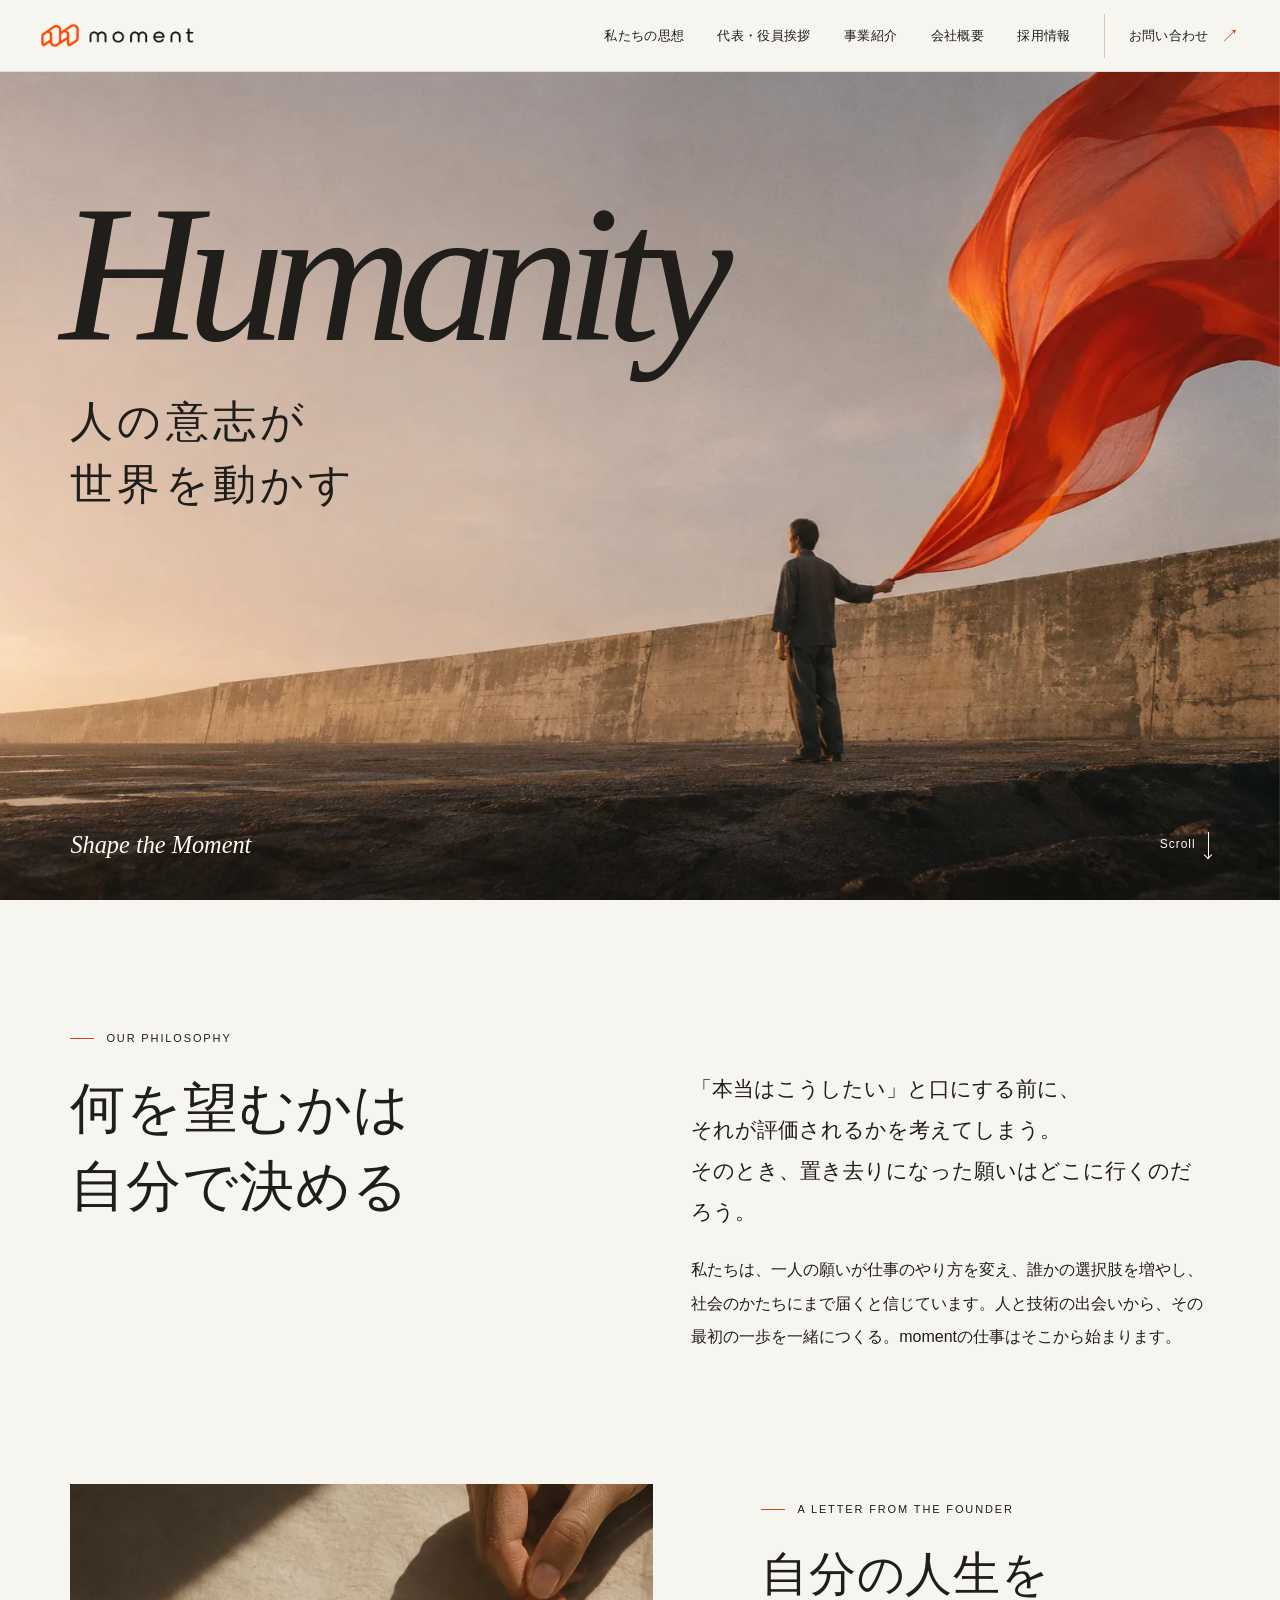
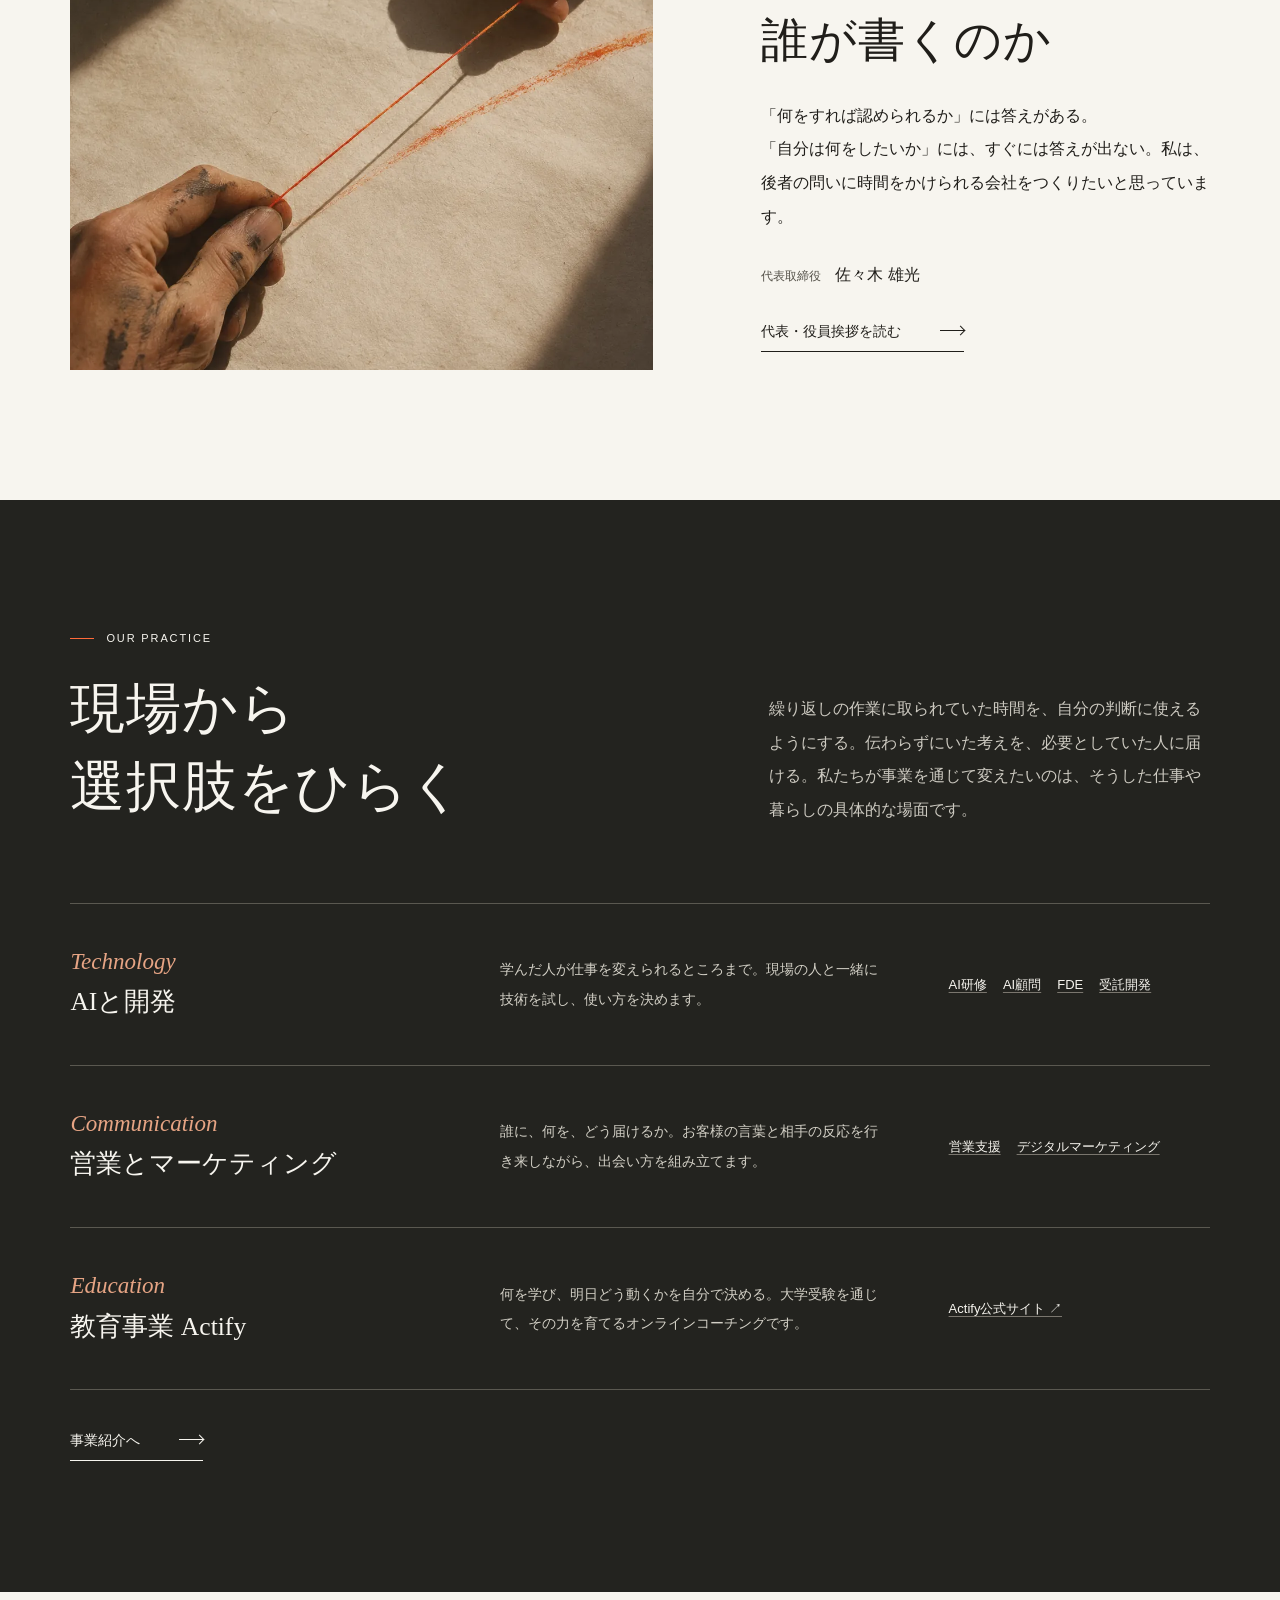
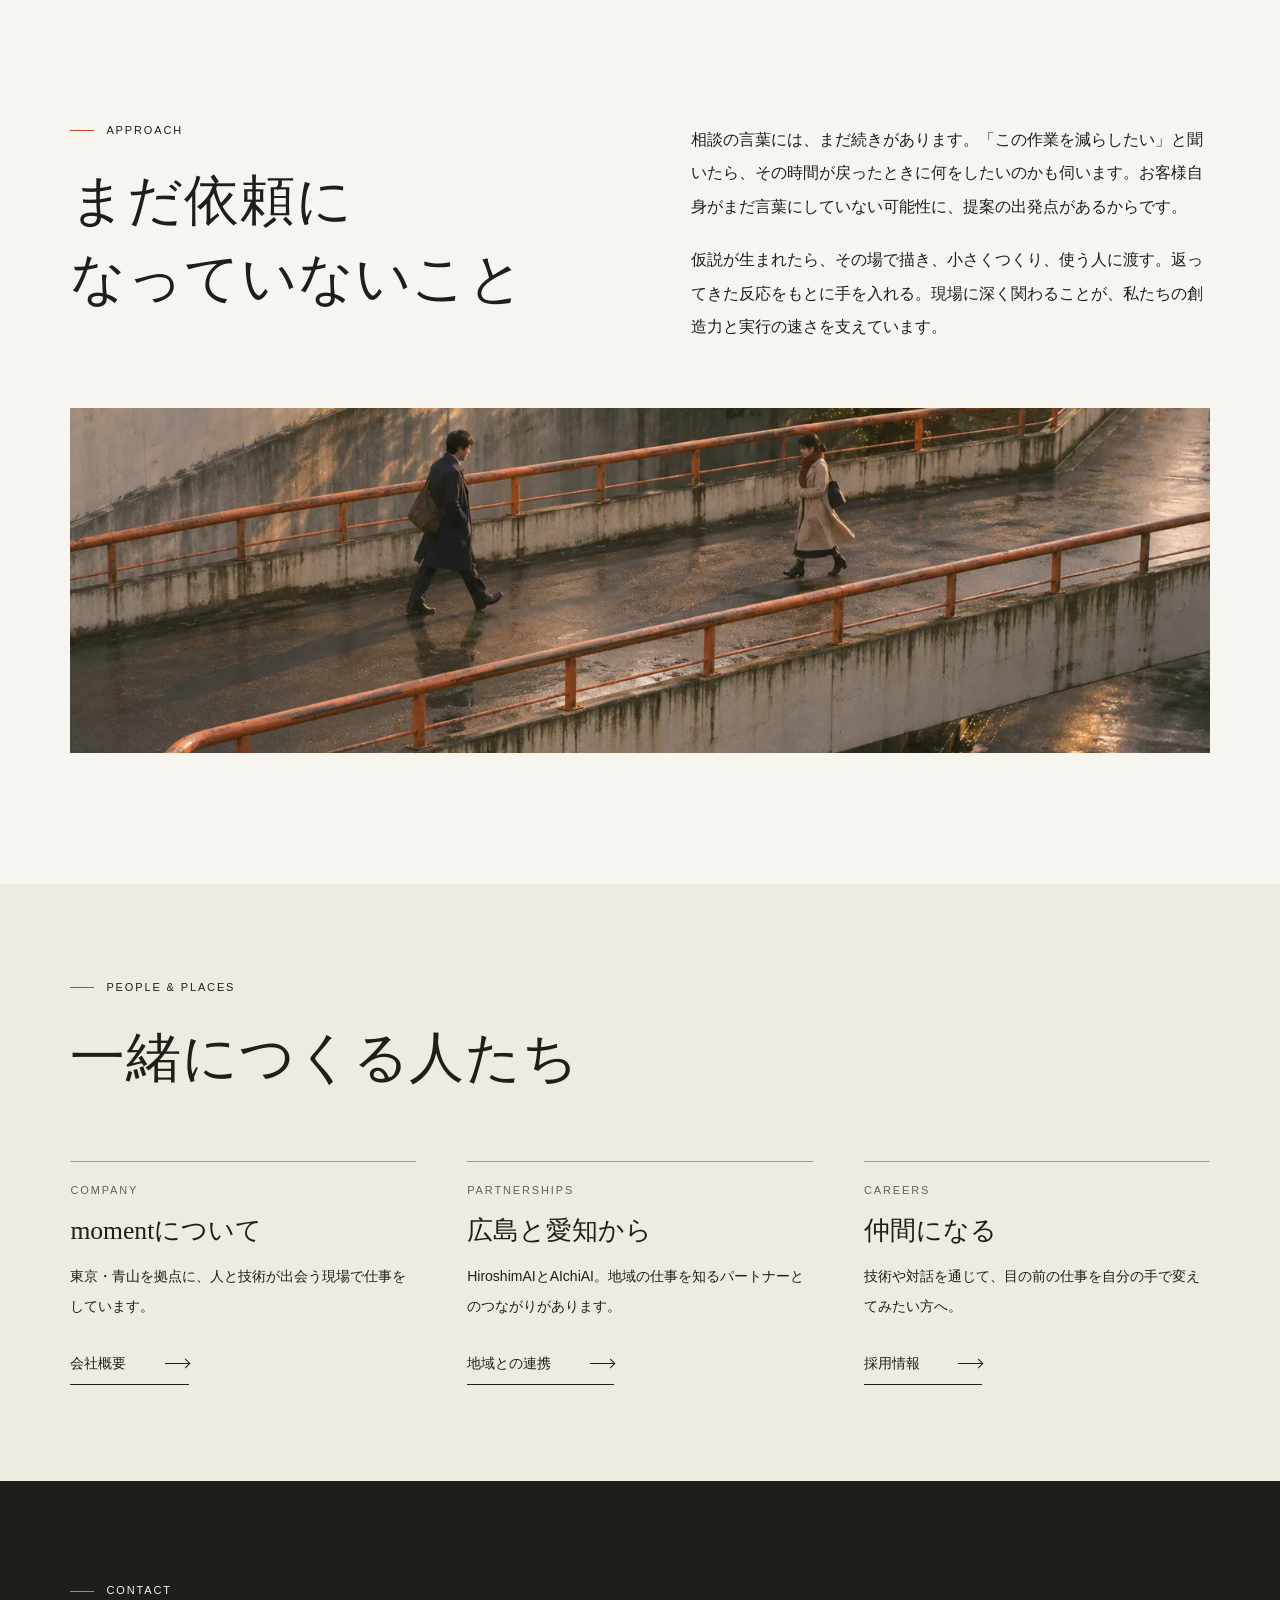
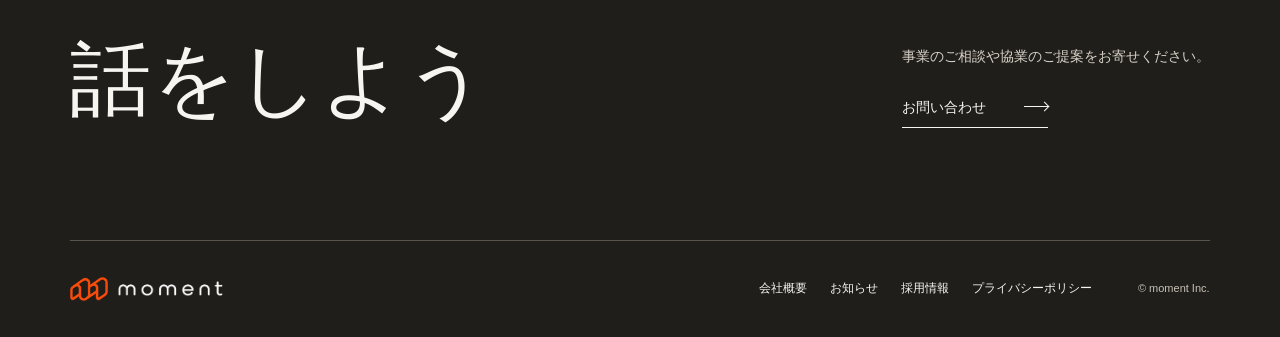
==== commit 2503fcf3: "Complete the Humanity photo series and preserve public search metadata" ====
--- a/index.html
+++ b/index.html
@@ -8,6 +8,7 @@
   <meta property="og:title" content="moment株式会社｜Humanity"><meta property="og:description" content="人の意志が世界を動かす。moment株式会社の考え方と、AI・開発、営業、マーケティング、教育を通じた実践を紹介します。"><meta property="og:url" content="https://moment-tokyo.jp/"><meta property="og:image" content="https://moment-tokyo.jp/assets/humanity/social.jpg">
   <meta name="twitter:card" content="summary_large_image"><link rel="icon" href="/assets/humanity/icon.png" type="image/png">
   <link rel="preload" as="image" href="/assets/humanity/coast.webp" media="(min-width: 701px)"><link rel="preload" as="image" href="/assets/humanity/coast-mobile.webp" media="(max-width: 700px)"><link rel="stylesheet" href="/assets/humanity/site.css"><script defer src="/assets/humanity/site.js"></script>
+  <script type="application/ld+json">{"@context":"https://schema.org","@graph":[{"@type":"Organization","@id":"https://moment-tokyo.jp/#organization","name":"moment株式会社","url":"https://moment-tokyo.jp/","logo":"https://moment-tokyo.jp/moment-logo-transparent.webp","email":"hello@moment-tokyo.jp","address":{"@type":"PostalAddress","postalCode":"150-0001","addressRegion":"東京都","addressLocality":"渋谷区","streetAddress":"神宮前5-51-8 ラ・ポルト青山2F-7","addressCountry":"JP"}},{"@type":"WebSite","@id":"https://moment-tokyo.jp/#website","url":"https://moment-tokyo.jp/","name":"moment株式会社","inLanguage":"ja","publisher":{"@id":"https://moment-tokyo.jp/#organization"}},{"@type":"WebPage","@id":"https://moment-tokyo.jp/#webpage","url":"https://moment-tokyo.jp/","name":"Humanity","inLanguage":"ja","isPartOf":{"@id":"https://moment-tokyo.jp/#website"}}]}</script>
   <script async src="https://www.googletagmanager.com/gtag/js?id=G-D9J7B8Z6LR"></script>
   <script>window.dataLayer=window.dataLayer||[];function gtag(){dataLayer.push(arguments)}gtag('js',new Date());gtag('config','G-D9J7B8Z6LR');</script>
 </head>
@@ -43,7 +44,7 @@
         <div class="small-links"><a id="training" href="/solutions#training">AI研修</a><a id="advisory" href="/solutions#advisory">AI顧問</a><a id="fde" href="/solutions#fde">FDE</a><a id="development" href="/solutions#development">受託開発</a></div></article>
         <article class="field-row reveal" id="beyond"><div><p class="field-en" lang="en">Communication</p><h3><a href="/business#sales">営業とマーケティング</a></h3></div><p>誰に、何を、どう届けるか。お客様の言葉と相手の反応を行き来しながら、出会い方を組み立てます。</p><div class="small-links"><a id="sales" href="/business#sales">営業支援</a><a id="digital-marketing" href="/business#digital-marketing">デジタルマーケティング</a></div></article>
         <article class="field-row reveal" id="actify"><div><p class="field-en" lang="en">Education</p><h3><a href="/business#actify">教育事業 Actify</a></h3></div><p>何を学び、明日どう動くかを自分で決める。大学受験を通じて、その力を育てるオンラインコーチングです。</p><div class="small-links"><a href="https://actify.moment-tokyo.jp/">Actify公式サイト <span aria-hidden="true">↗</span></a></div></article>
-      </div><a class="text-link" href="/services">事業紹介へ<i class="direction" aria-hidden="true"></i></a></div></section><section class="method wrap" id="approach"><div class="reveal"><p class="eyebrow" lang="en">Approach</p><h2>まだ依頼に<br>なっていないこと</h2></div><div class="flow-copy reveal"><p>相談の言葉には、まだ続きがあります。「この作業を減らしたい」と聞いたら、その時間が戻ったときに何をしたいのかも伺います。お客様自身がまだ言葉にしていない可能性に、提案の出発点があるからです。</p><p>仮説が生まれたら、その場で描き、小さくつくり、使う人に渡す。返ってきた反応をもとに手を入れる。現場に深く関わることが、私たちの創造力と実行の速さを支えています。</p></div></section><section class="connections"><div class="wrap"><div class="connections-intro reveal"><p class="eyebrow" lang="en">People & places</p><h2>一緒につくる人たち</h2></div>
+      </div><a class="text-link" href="/services">事業紹介へ<i class="direction" aria-hidden="true"></i></a></div></section><section class="method with-plate wrap" id="approach"><div class="reveal"><p class="eyebrow" lang="en">Approach</p><h2>まだ依頼に<br>なっていないこと</h2></div><div class="flow-copy reveal"><p>相談の言葉には、まだ続きがあります。「この作業を減らしたい」と聞いたら、その時間が戻ったときに何をしたいのかも伺います。お客様自身がまだ言葉にしていない可能性に、提案の出発点があるからです。</p><p>仮説が生まれたら、その場で描き、小さくつくり、使う人に渡す。返ってきた反応をもとに手を入れる。現場に深く関わることが、私たちの創造力と実行の速さを支えています。</p></div></section><div class="wrap human-landscape"><figure class="plate crossing reveal"><img src="/assets/humanity/crossing.webp" alt="交差する歩道橋を二人が別々の方向から歩く" loading="lazy" decoding="async" width="1440" height="960"></figure></div><section class="connections"><div class="wrap"><div class="connections-intro reveal"><p class="eyebrow" lang="en">People & places</p><h2>一緒につくる人たち</h2></div>
     <div class="connections-grid"><article id="company"><p class="eyebrow" lang="en">Company</p><h3>momentについて</h3><p>東京・青山を拠点に、人と技術が出会う現場で仕事をしています。</p><a class="text-link" href="/about">会社概要<i class="direction" aria-hidden="true"></i></a></article>
     <article id="regional"><p class="eyebrow" lang="en">Partnerships</p><h3>広島と愛知から</h3><p>HiroshimAIとAIchiAI。地域の仕事を知るパートナーとのつながりがあります。</p><a class="text-link" href="/about#regional">地域との連携<i class="direction" aria-hidden="true"></i></a></article>
     <article id="careers"><p class="eyebrow" lang="en">Careers</p><h3>仲間になる</h3><p>技術や対話を通じて、目の前の仕事を自分の手で変えてみたい方へ。</p><a class="text-link" href="/careers">採用情報<i class="direction" aria-hidden="true"></i></a></article></div></div></section></main>
--- a/assets/humanity/site.css
+++ b/assets/humanity/site.css
@@ -298,3 +298,14 @@
   .text-link:hover .direction { transform:translateX(4px); }
   .quiet .direction { transition:none; }
 }
+.source-note { display: block; width: fit-content; font: 400 12px/1.8 var(--sans); margin-top: 7px; color: var(--soft); }
+.crossing { margin-top: clamp(38px,5vw,82px); aspect-ratio: 3.3; }
+.crossing img { object-position: 50% 54%; }
+.method.with-plate { padding-bottom: 0; }
+.human-landscape { padding-bottom: var(--space); }
+@media (max-width:700px) {
+  .crossing { aspect-ratio: 1.65; }
+}
+@media (prefers-reduced-motion:no-preference) {
+  .quiet .text-link:hover .direction { transform: none; }
+}
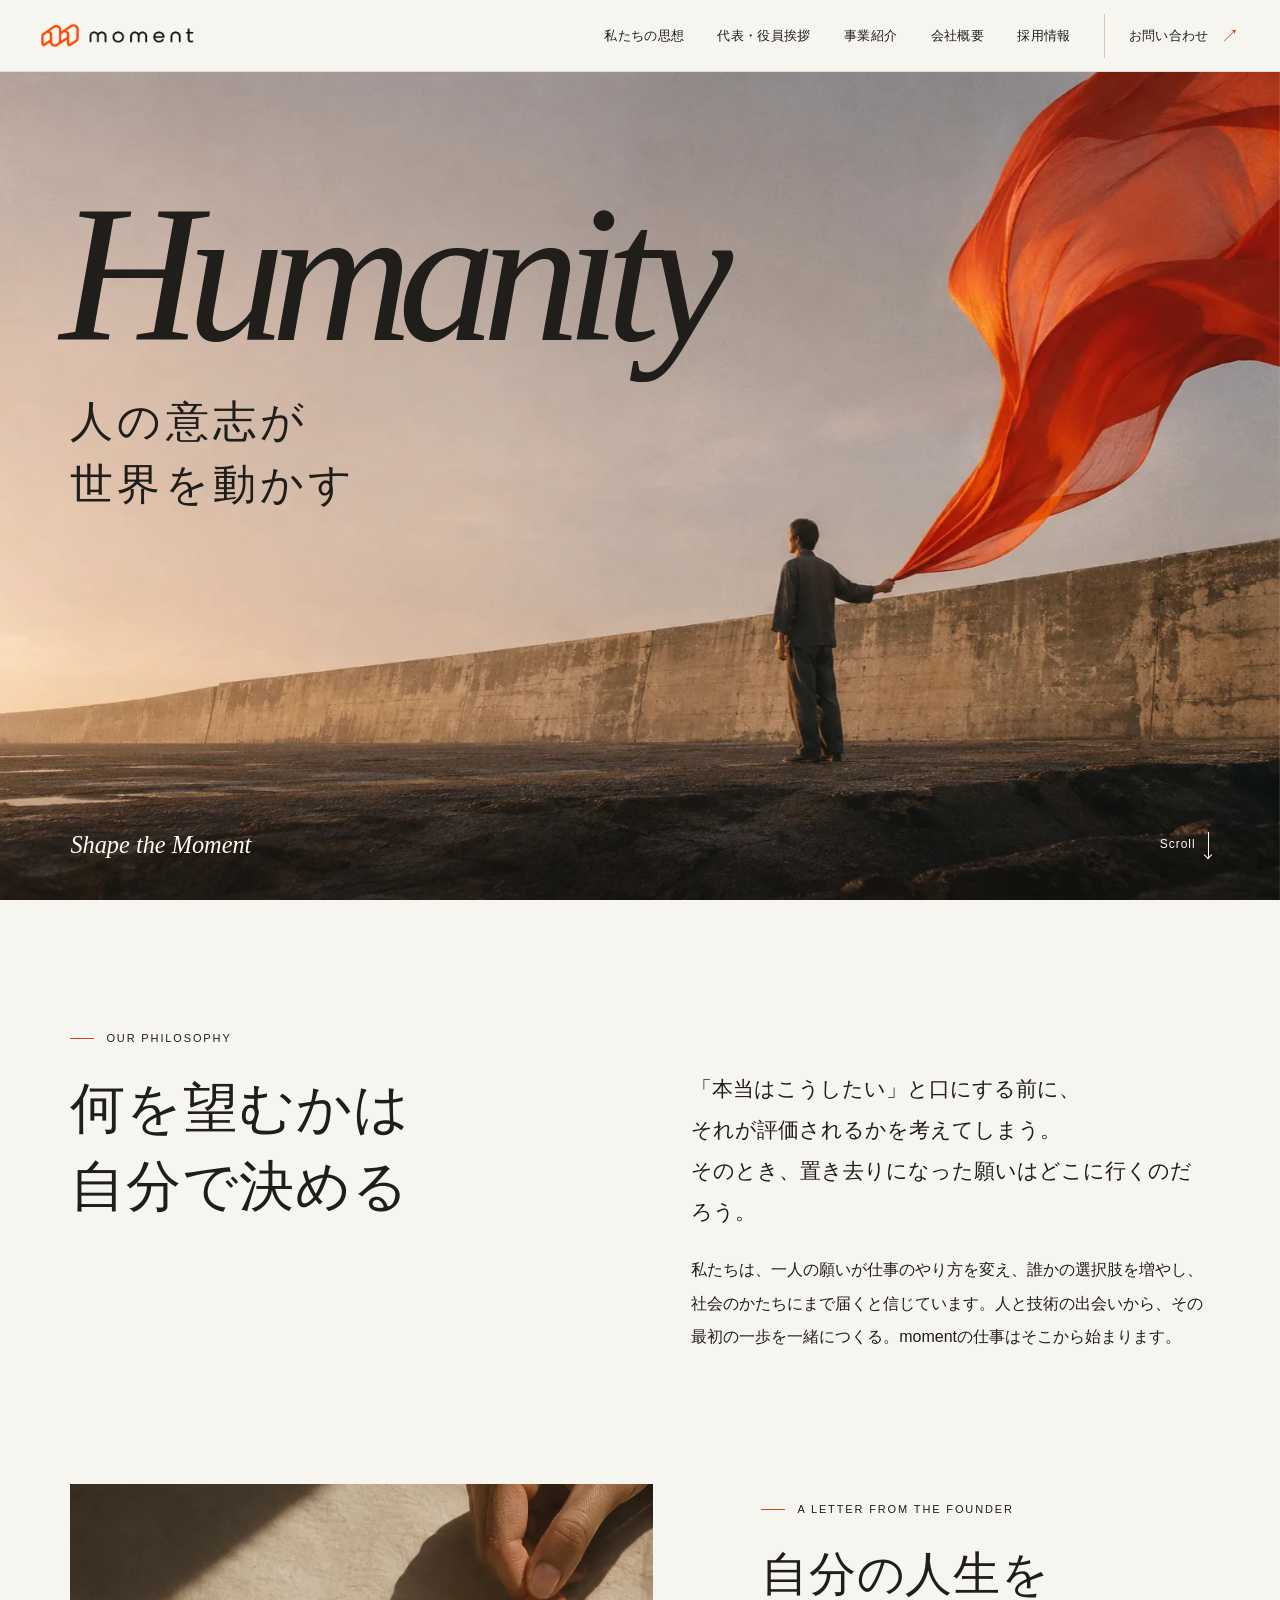
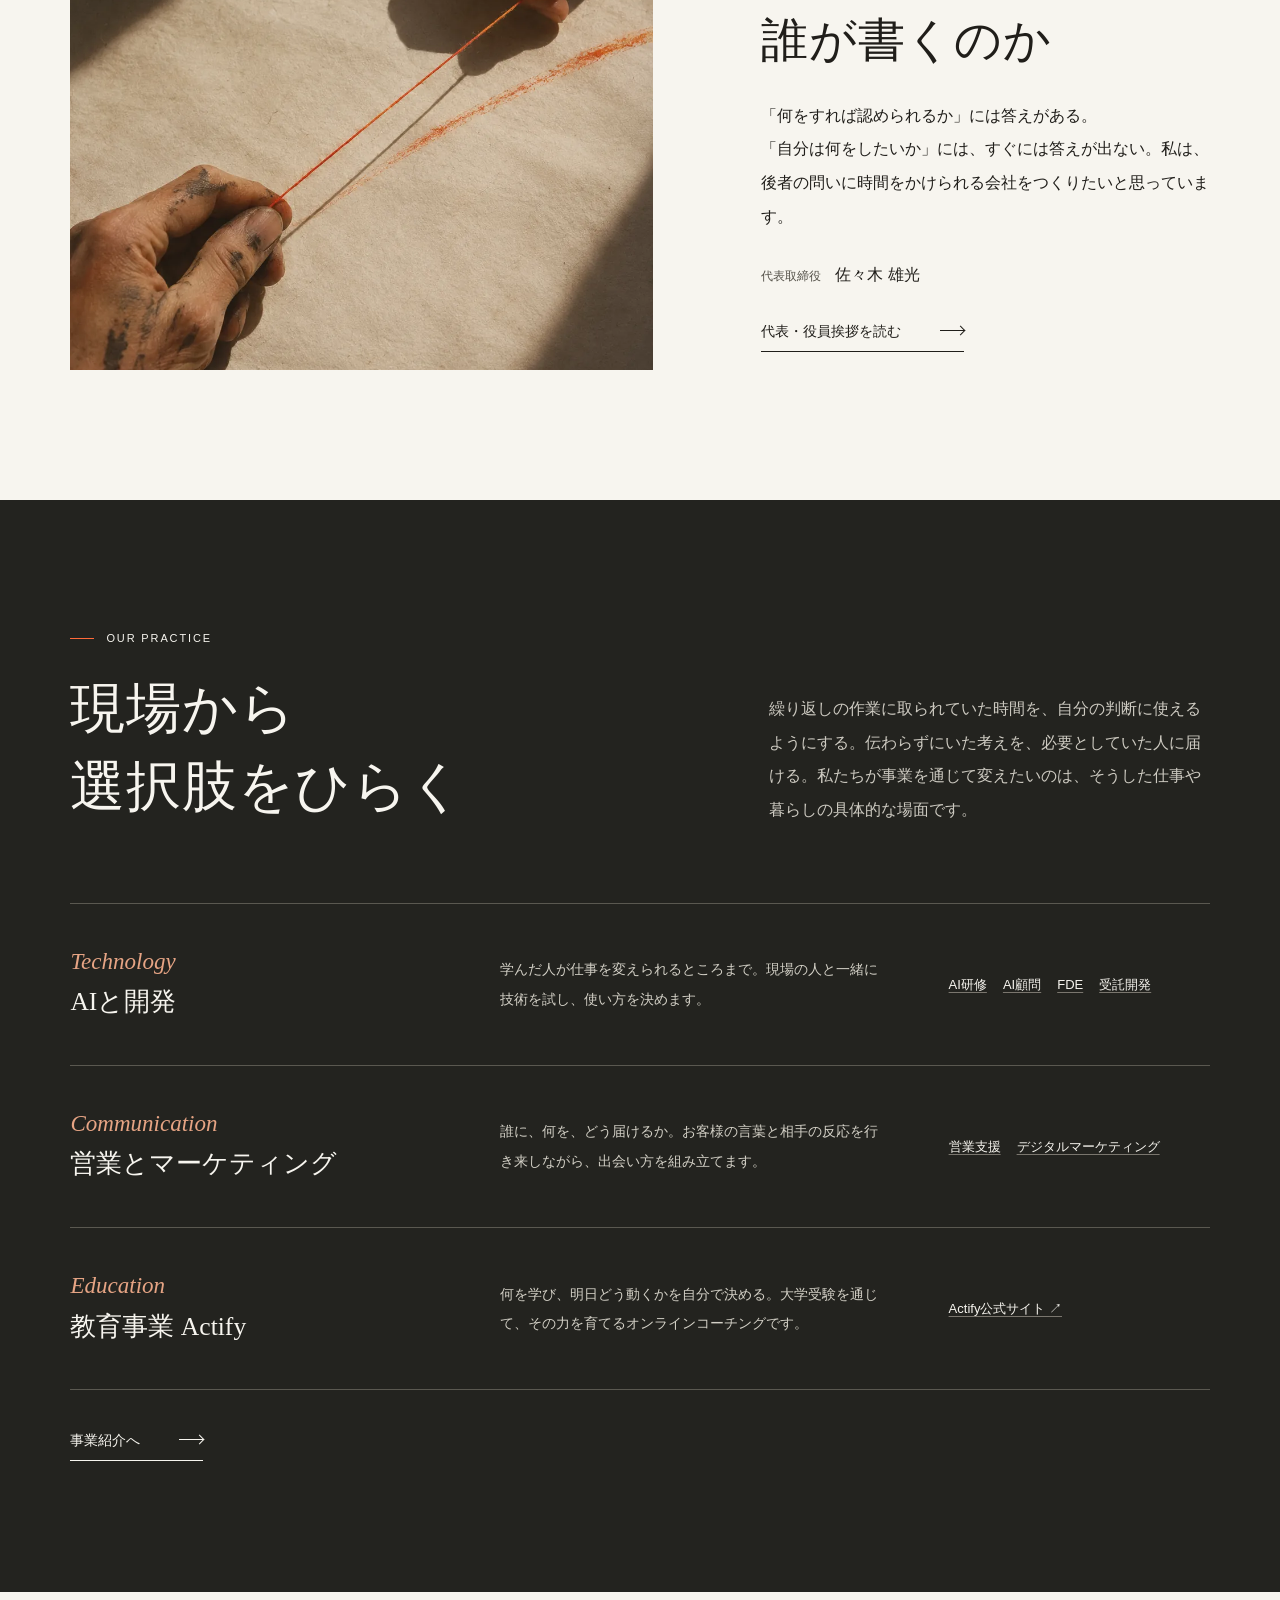
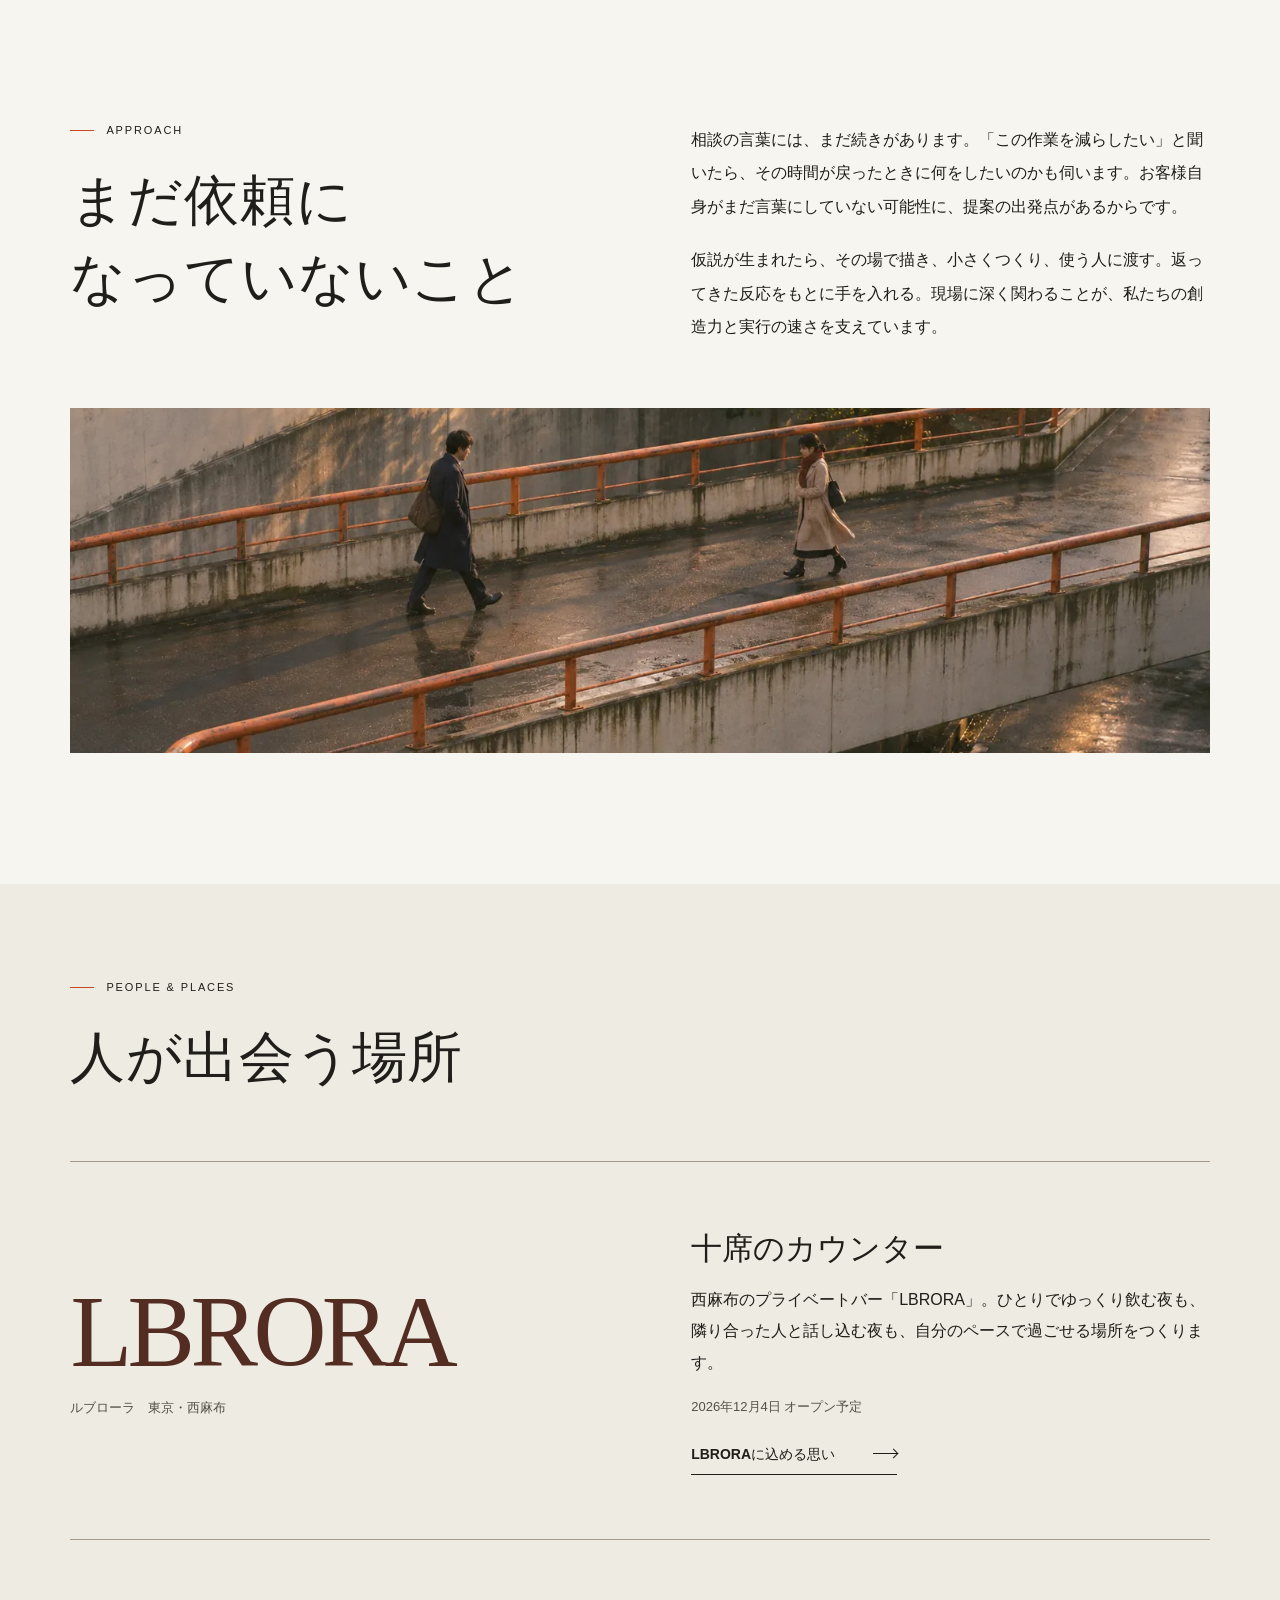
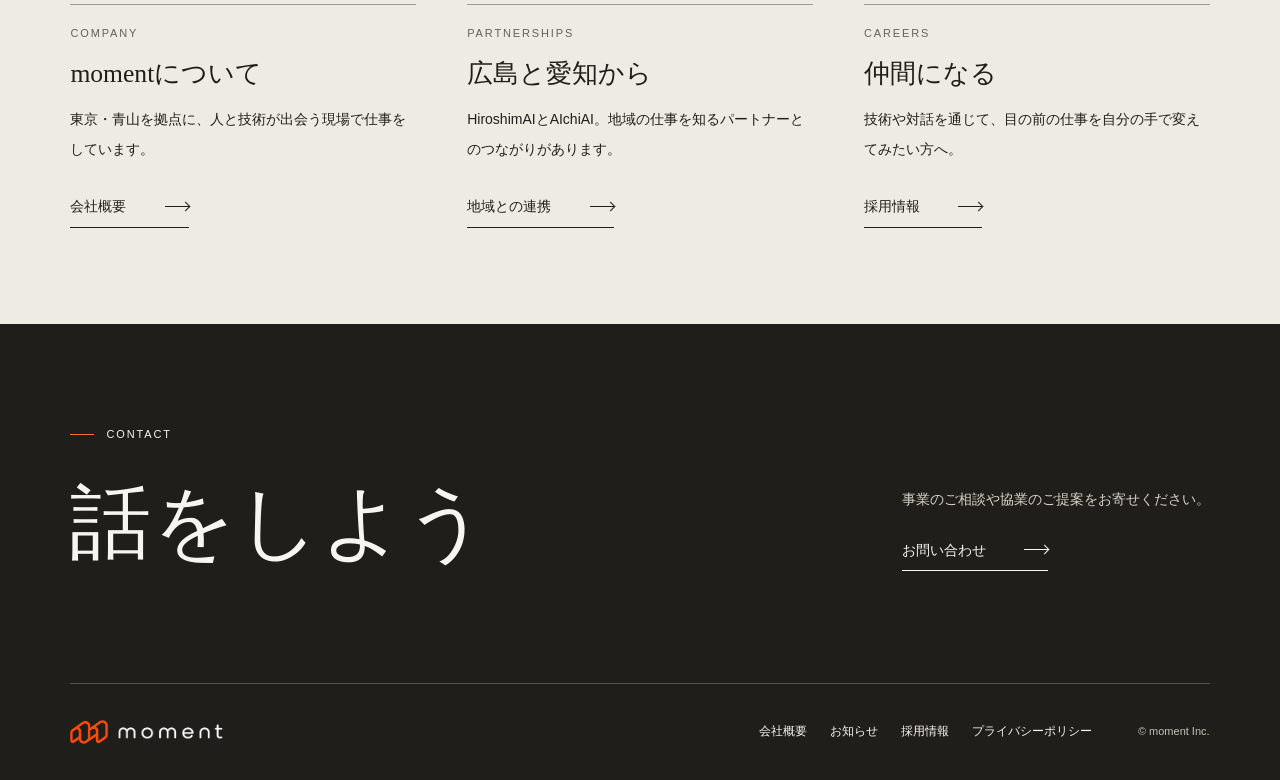
==== commit f6f6a918: "Introduce LBRORA in the founder’s letter and the corporate site" ====
--- a/index.html
+++ b/index.html
@@ -44,7 +44,11 @@
         <div class="small-links"><a id="training" href="/solutions#training">AI研修</a><a id="advisory" href="/solutions#advisory">AI顧問</a><a id="fde" href="/solutions#fde">FDE</a><a id="development" href="/solutions#development">受託開発</a></div></article>
         <article class="field-row reveal" id="beyond"><div><p class="field-en" lang="en">Communication</p><h3><a href="/business#sales">営業とマーケティング</a></h3></div><p>誰に、何を、どう届けるか。お客様の言葉と相手の反応を行き来しながら、出会い方を組み立てます。</p><div class="small-links"><a id="sales" href="/business#sales">営業支援</a><a id="digital-marketing" href="/business#digital-marketing">デジタルマーケティング</a></div></article>
         <article class="field-row reveal" id="actify"><div><p class="field-en" lang="en">Education</p><h3><a href="/business#actify">教育事業 Actify</a></h3></div><p>何を学び、明日どう動くかを自分で決める。大学受験を通じて、その力を育てるオンラインコーチングです。</p><div class="small-links"><a href="https://actify.moment-tokyo.jp/">Actify公式サイト <span aria-hidden="true">↗</span></a></div></article>
-      </div><a class="text-link" href="/services">事業紹介へ<i class="direction" aria-hidden="true"></i></a></div></section><section class="method with-plate wrap" id="approach"><div class="reveal"><p class="eyebrow" lang="en">Approach</p><h2>まだ依頼に<br>なっていないこと</h2></div><div class="flow-copy reveal"><p>相談の言葉には、まだ続きがあります。「この作業を減らしたい」と聞いたら、その時間が戻ったときに何をしたいのかも伺います。お客様自身がまだ言葉にしていない可能性に、提案の出発点があるからです。</p><p>仮説が生まれたら、その場で描き、小さくつくり、使う人に渡す。返ってきた反応をもとに手を入れる。現場に深く関わることが、私たちの創造力と実行の速さを支えています。</p></div></section><div class="wrap human-landscape"><figure class="plate crossing reveal"><img src="/assets/humanity/crossing.webp" alt="交差する歩道橋を二人が別々の方向から歩く" loading="lazy" decoding="async" width="1440" height="960"></figure></div><section class="connections"><div class="wrap"><div class="connections-intro reveal"><p class="eyebrow" lang="en">People & places</p><h2>一緒につくる人たち</h2></div>
+      </div><a class="text-link" href="/services">事業紹介へ<i class="direction" aria-hidden="true"></i></a></div></section><section class="method with-plate wrap" id="approach"><div class="reveal"><p class="eyebrow" lang="en">Approach</p><h2>まだ依頼に<br>なっていないこと</h2></div><div class="flow-copy reveal"><p>相談の言葉には、まだ続きがあります。「この作業を減らしたい」と聞いたら、その時間が戻ったときに何をしたいのかも伺います。お客様自身がまだ言葉にしていない可能性に、提案の出発点があるからです。</p><p>仮説が生まれたら、その場で描き、小さくつくり、使う人に渡す。返ってきた反応をもとに手を入れる。現場に深く関わることが、私たちの創造力と実行の速さを支えています。</p></div></section><div class="wrap human-landscape"><figure class="plate crossing reveal"><img src="/assets/humanity/crossing.webp" alt="交差する歩道橋を二人が別々の方向から歩く" loading="lazy" decoding="async" width="1440" height="960"></figure></div><section class="connections"><div class="wrap"><div class="connections-intro reveal"><p class="eyebrow" lang="en">People & places</p><h2>人が出会う場所</h2></div>
+    <article id="lbrora" class="bar-feature reveal">
+      <div class="bar-name"><h3 lang="en">LBRORA</h3><p>ルブローラ　東京・西麻布</p></div>
+      <div class="bar-copy"><h4>十席のカウンター</h4><p>西麻布のプライベートバー「LBRORA」。ひとりでゆっくり飲む夜も、隣り合った人と話し込む夜も、自分のペースで過ごせる場所をつくります。</p><p class="opening-note"><time datetime="2026-12-04">2026年12月4日</time> オープン予定</p><a class="text-link" href="/message#lbrora">LBRORAに込める思い<i class="direction" aria-hidden="true"></i></a></div>
+    </article>
     <div class="connections-grid"><article id="company"><p class="eyebrow" lang="en">Company</p><h3>momentについて</h3><p>東京・青山を拠点に、人と技術が出会う現場で仕事をしています。</p><a class="text-link" href="/about">会社概要<i class="direction" aria-hidden="true"></i></a></article>
     <article id="regional"><p class="eyebrow" lang="en">Partnerships</p><h3>広島と愛知から</h3><p>HiroshimAIとAIchiAI。地域の仕事を知るパートナーとのつながりがあります。</p><a class="text-link" href="/about#regional">地域との連携<i class="direction" aria-hidden="true"></i></a></article>
     <article id="careers"><p class="eyebrow" lang="en">Careers</p><h3>仲間になる</h3><p>技術や対話を通じて、目の前の仕事を自分の手で変えてみたい方へ。</p><a class="text-link" href="/careers">採用情報<i class="direction" aria-hidden="true"></i></a></article></div></div></section></main>
--- a/assets/humanity/site.css
+++ b/assets/humanity/site.css
@@ -309,3 +309,12 @@
 @media (prefers-reduced-motion:no-preference) {
   .quiet .text-link:hover .direction { transform: none; }
 }
+.bar-feature { display:grid; grid-template-columns:1fr 1fr; gap:clamp(35px,8vw,140px); align-items:center; margin-top:clamp(32px,5vw,82px); padding-block:clamp(35px,5vw,82px); border-block:1px solid #a59a88; }
+.bar-name h3 { color:#532c22; font:400 clamp(52px,7.9vw,133px)/1 var(--serif); letter-spacing:-.045em; }
+.bar-name p,.opening-note { font-size:13px; color:var(--soft); }
+.bar-name p { margin-top:12px; }
+.bar-copy h4 { font:500 clamp(24px,2.4vw,45px)/1.5 var(--mincho); margin-bottom:12px; }
+.bar-copy .text-link { margin-top:12px; }
+.bar-letter { margin:28px 0; padding:8px 0 8px clamp(18px,2vw,35px); border-left:2px solid var(--ember); }
+.bar-letter h4 { font:500 clamp(21px,2vw,31px)/1.55 var(--mincho); margin-bottom:16px; }
+@media(max-width:760px) { .bar-feature { grid-template-columns:minmax(0,1fr); gap:22px; } }
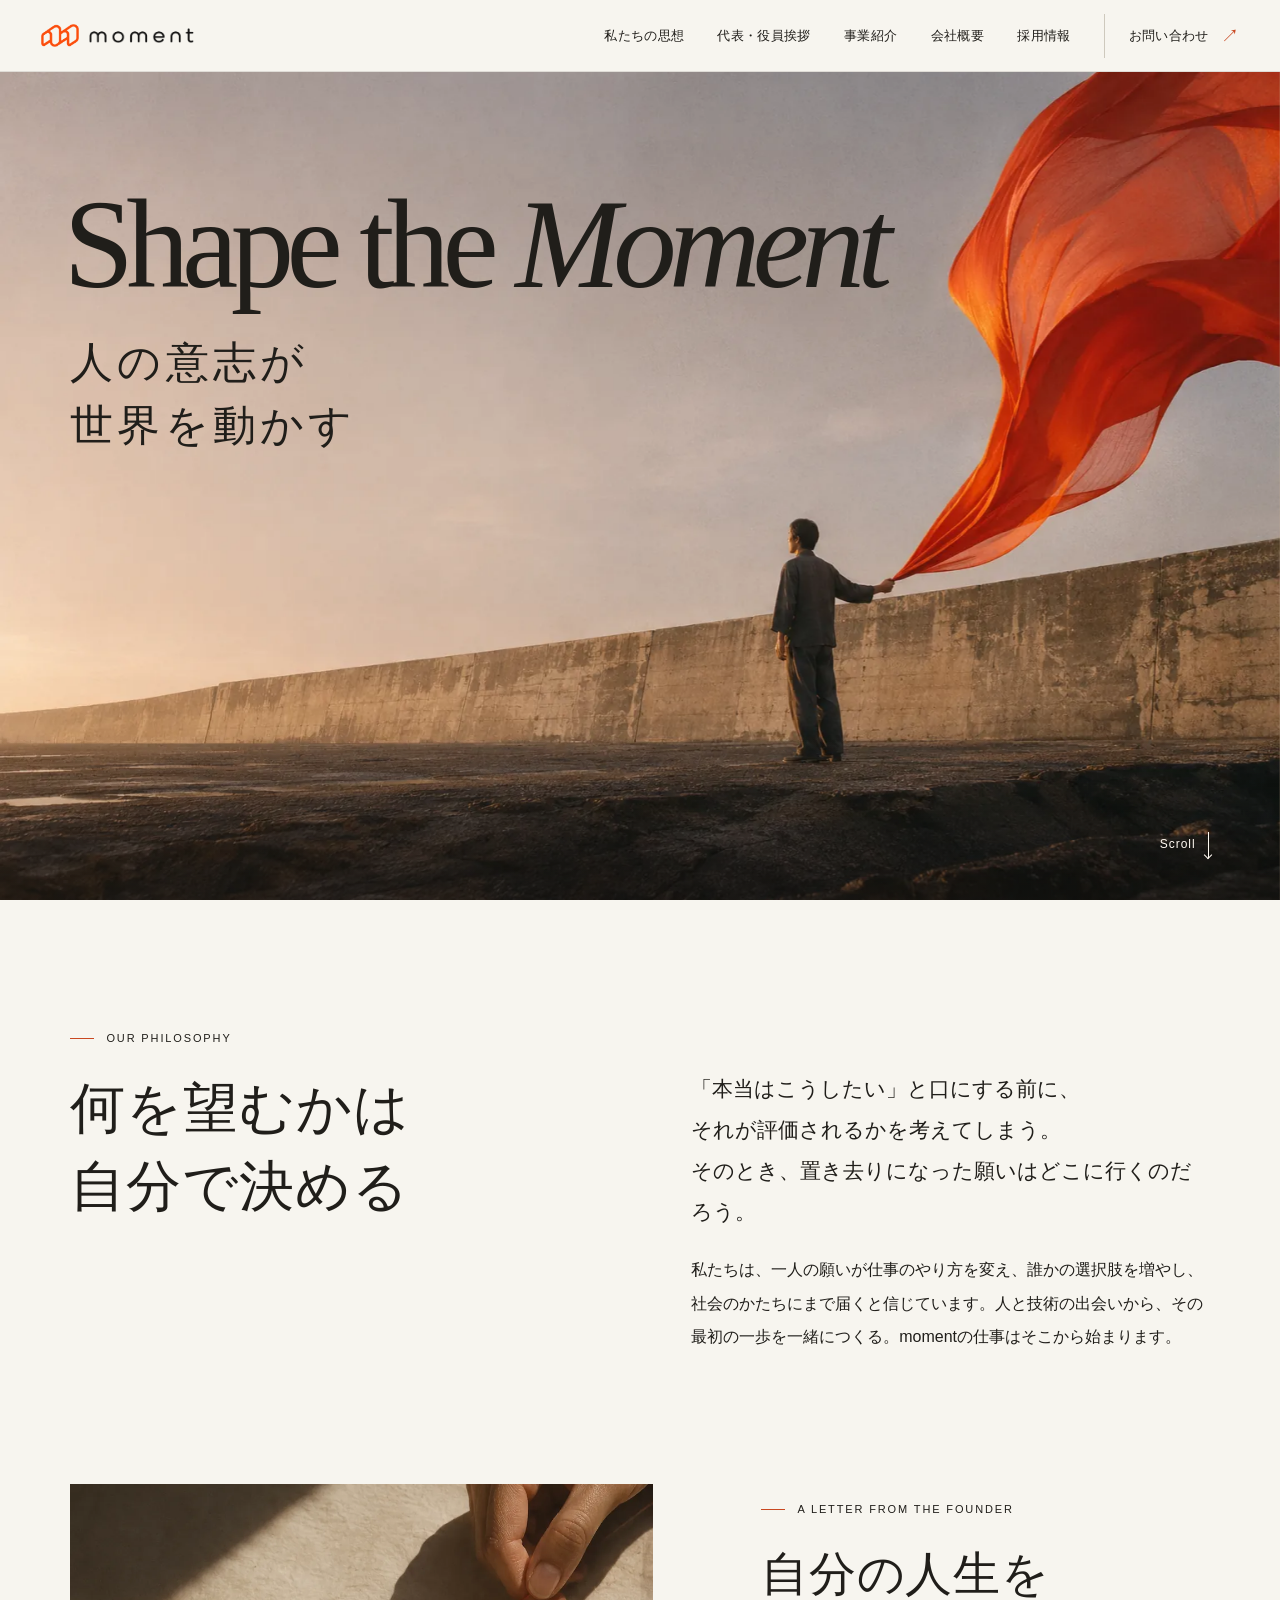
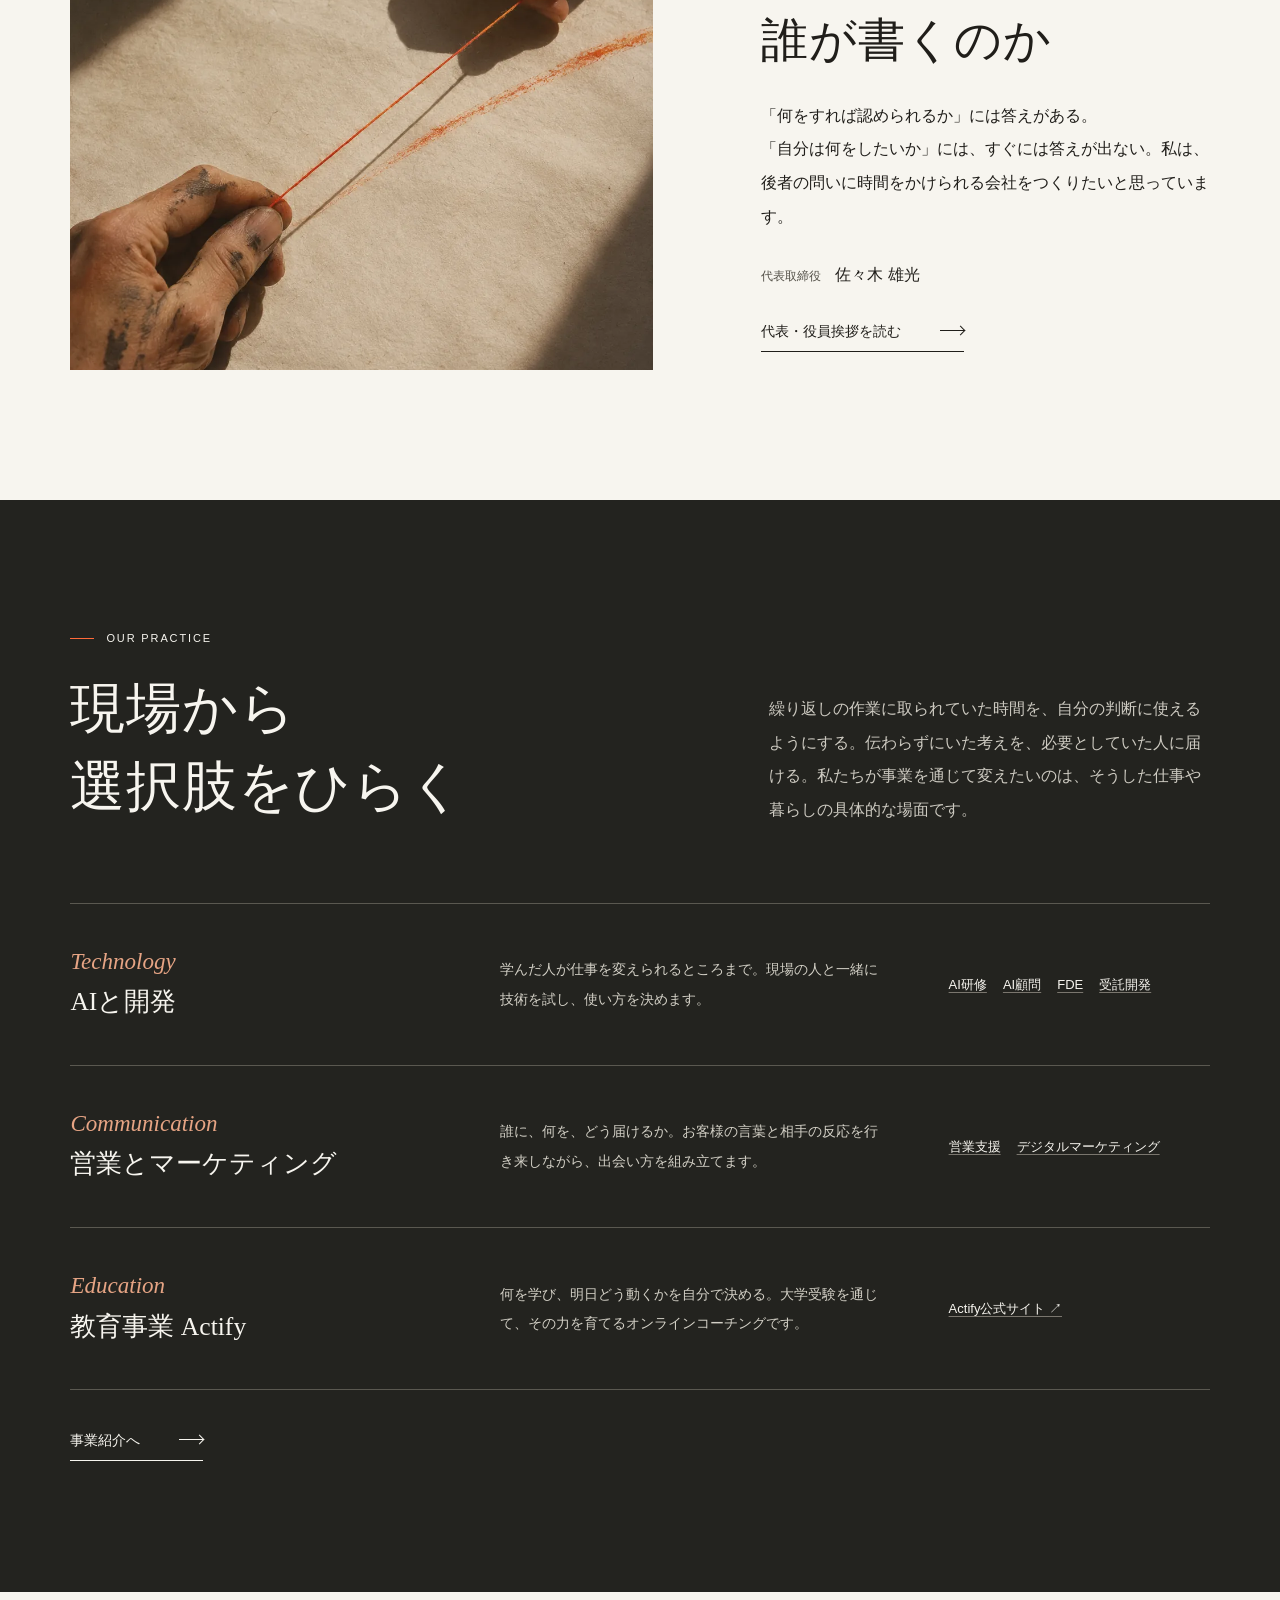
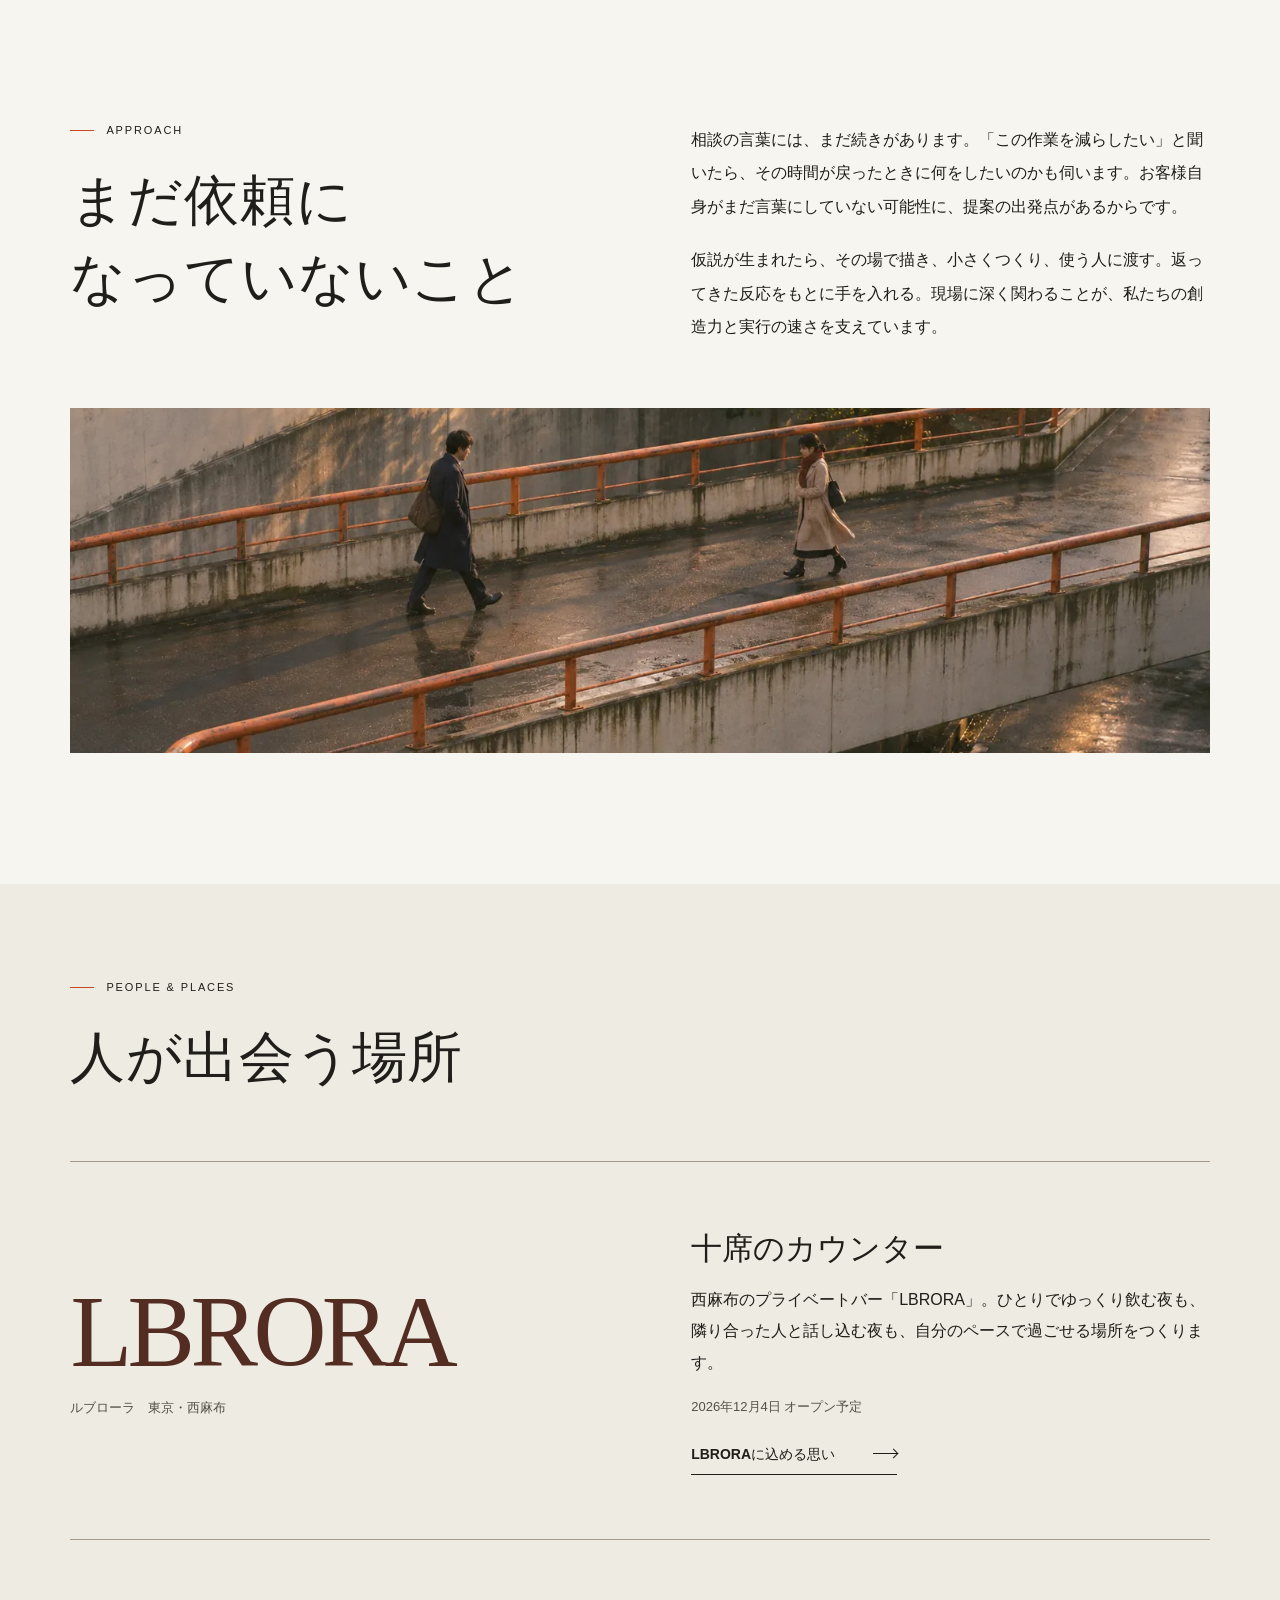
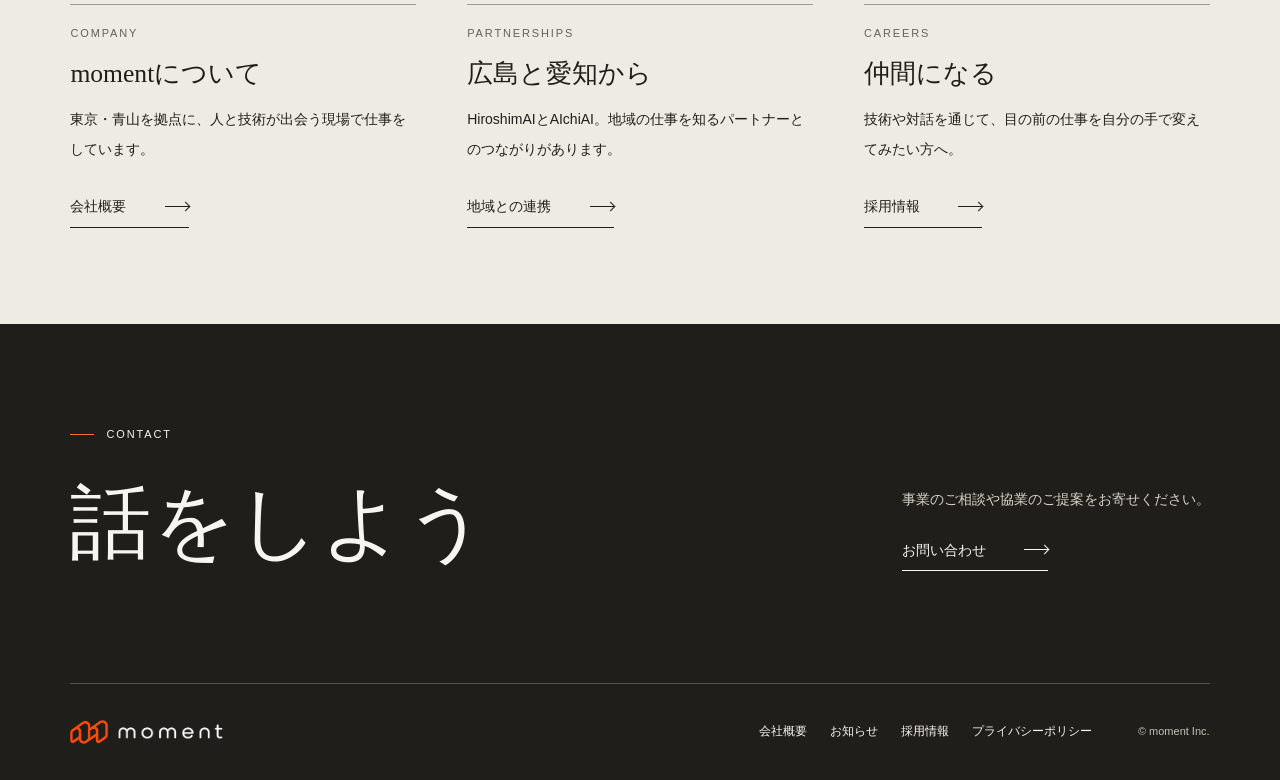
==== commit 9f37512a: "Use moment’s own name and Shape the Moment throughout the public site" ====
--- a/index.html
+++ b/index.html
@@ -1,14 +1,14 @@
 <!doctype html>
 <html lang="ja"><head>
   <meta charset="utf-8"><meta name="viewport" content="width=device-width, initial-scale=1">
-  <title>moment株式会社｜Humanity</title><meta name="description" content="人の意志が世界を動かす。moment株式会社の考え方と、AI・開発、営業、マーケティング、教育を通じた実践を紹介します。">
+  <title>moment株式会社｜Shape the Moment</title><meta name="description" content="人の意志が世界を動かす。moment株式会社の考え方と、AI・開発、営業、マーケティング、教育を通じた実践を紹介します。">
   <meta name="theme-color" content="#f6f4ed"><link rel="canonical" href="https://moment-tokyo.jp/">
   
   <meta property="og:locale" content="ja_JP"><meta property="og:type" content="website"><meta property="og:site_name" content="moment株式会社">
-  <meta property="og:title" content="moment株式会社｜Humanity"><meta property="og:description" content="人の意志が世界を動かす。moment株式会社の考え方と、AI・開発、営業、マーケティング、教育を通じた実践を紹介します。"><meta property="og:url" content="https://moment-tokyo.jp/"><meta property="og:image" content="https://moment-tokyo.jp/assets/humanity/social.jpg">
-  <meta name="twitter:card" content="summary_large_image"><link rel="icon" href="/assets/humanity/icon.png" type="image/png">
-  <link rel="preload" as="image" href="/assets/humanity/coast.webp" media="(min-width: 701px)"><link rel="preload" as="image" href="/assets/humanity/coast-mobile.webp" media="(max-width: 700px)"><link rel="stylesheet" href="/assets/humanity/site.css"><script defer src="/assets/humanity/site.js"></script>
-  <script type="application/ld+json">{"@context":"https://schema.org","@graph":[{"@type":"Organization","@id":"https://moment-tokyo.jp/#organization","name":"moment株式会社","url":"https://moment-tokyo.jp/","logo":"https://moment-tokyo.jp/moment-logo-transparent.webp","email":"hello@moment-tokyo.jp","address":{"@type":"PostalAddress","postalCode":"150-0001","addressRegion":"東京都","addressLocality":"渋谷区","streetAddress":"神宮前5-51-8 ラ・ポルト青山2F-7","addressCountry":"JP"}},{"@type":"WebSite","@id":"https://moment-tokyo.jp/#website","url":"https://moment-tokyo.jp/","name":"moment株式会社","inLanguage":"ja","publisher":{"@id":"https://moment-tokyo.jp/#organization"}},{"@type":"WebPage","@id":"https://moment-tokyo.jp/#webpage","url":"https://moment-tokyo.jp/","name":"Humanity","inLanguage":"ja","isPartOf":{"@id":"https://moment-tokyo.jp/#website"}}]}</script>
+  <meta property="og:title" content="moment株式会社｜Shape the Moment"><meta property="og:description" content="人の意志が世界を動かす。moment株式会社の考え方と、AI・開発、営業、マーケティング、教育を通じた実践を紹介します。"><meta property="og:url" content="https://moment-tokyo.jp/"><meta property="og:image" content="https://moment-tokyo.jp/assets/editorial/social.jpg">
+  <meta name="twitter:card" content="summary_large_image"><link rel="icon" href="/assets/editorial/icon.png" type="image/png">
+  <link rel="preload" as="image" href="/assets/editorial/coast.webp" media="(min-width: 701px)"><link rel="preload" as="image" href="/assets/editorial/coast-mobile.webp" media="(max-width: 700px)"><link rel="stylesheet" href="/assets/editorial/site.css"><script defer src="/assets/editorial/site.js"></script>
+  <script type="application/ld+json">{"@context":"https://schema.org","@graph":[{"@type":"Organization","@id":"https://moment-tokyo.jp/#organization","name":"moment株式会社","url":"https://moment-tokyo.jp/","logo":"https://moment-tokyo.jp/moment-logo-transparent.webp","email":"hello@moment-tokyo.jp","address":{"@type":"PostalAddress","postalCode":"150-0001","addressRegion":"東京都","addressLocality":"渋谷区","streetAddress":"神宮前5-51-8 ラ・ポルト青山2F-7","addressCountry":"JP"}},{"@type":"WebSite","@id":"https://moment-tokyo.jp/#website","url":"https://moment-tokyo.jp/","name":"moment株式会社","inLanguage":"ja","publisher":{"@id":"https://moment-tokyo.jp/#organization"}},{"@type":"WebPage","@id":"https://moment-tokyo.jp/#webpage","url":"https://moment-tokyo.jp/","name":"Shape the Moment","inLanguage":"ja","isPartOf":{"@id":"https://moment-tokyo.jp/#website"}}]}</script>
   <script async src="https://www.googletagmanager.com/gtag/js?id=G-D9J7B8Z6LR"></script>
   <script>window.dataLayer=window.dataLayer||[];function gtag(){dataLayer.push(arguments)}gtag('js',new Date());gtag('config','G-D9J7B8Z6LR');</script>
 </head>
@@ -16,24 +16,24 @@
 <a class="skip" href="#main">本文へ移動</a>
 <header class="masthead" id="top">
   <div class="mast-inner">
-    <a class="brand" href="/" aria-label="moment株式会社 ホーム"><span class="logo"><img class="logo-symbol" src="/assets/humanity/symbol.webp" width="88" height="54" alt=""><img class="logo-name" src="/assets/humanity/wordmark.webp" width="202" height="28" alt="moment"></span></a>
+    <a class="brand" href="/" aria-label="moment株式会社 ホーム"><span class="logo"><img class="logo-symbol" src="/assets/editorial/symbol.webp" width="88" height="54" alt=""><img class="logo-name" src="/assets/editorial/wordmark.webp" width="202" height="28" alt="moment"></span></a>
     <nav class="desk-nav" aria-label="メインメニュー"><a href="/#about">私たちの思想</a><a href="/message">代表・役員挨拶</a><a href="/services">事業紹介</a><a href="/about">会社概要</a><a href="/careers">採用情報</a><a class="nav-contact" href="/contact">お問い合わせ</a></nav>
     <details class="menu"><summary aria-controls="navigation"><span>メニュー</span><i aria-hidden="true"></i></summary>
       <nav id="navigation" aria-label="メインメニュー"><a href="/#about">私たちの思想</a><a href="/message">代表・役員挨拶</a><a href="/services">事業紹介</a><a href="/about">会社概要</a><a href="/careers">採用情報</a><a class="nav-contact" href="/contact">お問い合わせ</a></nav>
     </details>
   </div>
 </header><main id="main"><section class="cover" aria-labelledby="cover-title">
-      <picture><source media="(max-width: 700px)" srcset="/assets/humanity/coast-mobile.webp"><img class="cover-image" src="/assets/humanity/coast.webp" width="1536" height="1024" alt="" fetchpriority="high"></picture>
+      <picture><source media="(max-width: 700px)" srcset="/assets/editorial/coast-mobile.webp"><img class="cover-image" src="/assets/editorial/coast.webp" width="1536" height="1024" alt="" fetchpriority="high"></picture>
       <div class="cover-inner">
-        <h1 id="cover-title"><span lang="en">Humanity</span><span class="cover-jp">人の意志が<br>世界を動かす</span></h1>
-        <div class="cover-floor"><span class="tagline" lang="en">Shape the Moment</span><a href="#about" class="scroll-link" aria-label="スクロールして私たちの思想へ"><span lang="en">Scroll</span><i aria-hidden="true"></i></a></div>
+        <h1 id="cover-title"><span lang="en" class="cover-name">Shape the <em>Moment</em></span><span class="cover-jp">人の意志が<br>世界を動かす</span></h1>
+        <div class="cover-floor"><a href="#about" class="scroll-link" aria-label="スクロールして私たちの思想へ"><span lang="en">Scroll</span><i aria-hidden="true"></i></a></div>
       </div></section><section class="statement wrap" id="about">
       <div class="statement-title reveal"><p class="eyebrow" lang="en">Our philosophy</p><h2>何を望むかは<br>自分で決める</h2></div>
       <div class="statement-copy reveal"><p>「本当はこうしたい」と口にする前に、<br class="wide">それが評価されるかを考えてしまう。<br class="wide">そのとき、置き去りになった願いはどこに行くのだろう。</p>
         <p>私たちは、一人の願いが仕事のやり方を変え、誰かの選択肢を増やし、社会のかたちにまで届くと信じています。人と技術の出会いから、その最初の一歩を一緒につくる。momentの仕事はそこから始まります。</p>
       </div></section>
       <section class="letter-panel wrap" id="representative">
-      <figure class="plate letter-plate reveal"><img src="/assets/humanity/thread.webp" alt="紙の上で二人の手が一本のオレンジ色の糸を張る" loading="lazy" decoding="async" width="1080" height="1350"></figure>
+      <figure class="plate letter-plate reveal"><img src="/assets/editorial/thread.webp" alt="紙の上で二人の手が一本のオレンジ色の糸を張る" loading="lazy" decoding="async" width="1080" height="1350"></figure>
       <div class="letter-copy reveal"><p class="eyebrow" lang="en">A letter from the founder</p><h2>自分の人生を<br>誰が書くのか</h2>
         <p>「何をすれば認められるか」には答えがある。<br class="wide">「自分は何をしたいか」には、すぐには答えが出ない。私は、後者の問いに時間をかけられる会社をつくりたいと思っています。</p>
         <div class="signature-line"><span>代表取締役</span> 佐々木 雄光</div><a class="text-link" href="/message">代表・役員挨拶を読む<i class="direction" aria-hidden="true"></i></a>
@@ -44,7 +44,7 @@
         <div class="small-links"><a id="training" href="/solutions#training">AI研修</a><a id="advisory" href="/solutions#advisory">AI顧問</a><a id="fde" href="/solutions#fde">FDE</a><a id="development" href="/solutions#development">受託開発</a></div></article>
         <article class="field-row reveal" id="beyond"><div><p class="field-en" lang="en">Communication</p><h3><a href="/business#sales">営業とマーケティング</a></h3></div><p>誰に、何を、どう届けるか。お客様の言葉と相手の反応を行き来しながら、出会い方を組み立てます。</p><div class="small-links"><a id="sales" href="/business#sales">営業支援</a><a id="digital-marketing" href="/business#digital-marketing">デジタルマーケティング</a></div></article>
         <article class="field-row reveal" id="actify"><div><p class="field-en" lang="en">Education</p><h3><a href="/business#actify">教育事業 Actify</a></h3></div><p>何を学び、明日どう動くかを自分で決める。大学受験を通じて、その力を育てるオンラインコーチングです。</p><div class="small-links"><a href="https://actify.moment-tokyo.jp/">Actify公式サイト <span aria-hidden="true">↗</span></a></div></article>
-      </div><a class="text-link" href="/services">事業紹介へ<i class="direction" aria-hidden="true"></i></a></div></section><section class="method with-plate wrap" id="approach"><div class="reveal"><p class="eyebrow" lang="en">Approach</p><h2>まだ依頼に<br>なっていないこと</h2></div><div class="flow-copy reveal"><p>相談の言葉には、まだ続きがあります。「この作業を減らしたい」と聞いたら、その時間が戻ったときに何をしたいのかも伺います。お客様自身がまだ言葉にしていない可能性に、提案の出発点があるからです。</p><p>仮説が生まれたら、その場で描き、小さくつくり、使う人に渡す。返ってきた反応をもとに手を入れる。現場に深く関わることが、私たちの創造力と実行の速さを支えています。</p></div></section><div class="wrap human-landscape"><figure class="plate crossing reveal"><img src="/assets/humanity/crossing.webp" alt="交差する歩道橋を二人が別々の方向から歩く" loading="lazy" decoding="async" width="1440" height="960"></figure></div><section class="connections"><div class="wrap"><div class="connections-intro reveal"><p class="eyebrow" lang="en">People & places</p><h2>人が出会う場所</h2></div>
+      </div><a class="text-link" href="/services">事業紹介へ<i class="direction" aria-hidden="true"></i></a></div></section><section class="method with-plate wrap" id="approach"><div class="reveal"><p class="eyebrow" lang="en">Approach</p><h2>まだ依頼に<br>なっていないこと</h2></div><div class="flow-copy reveal"><p>相談の言葉には、まだ続きがあります。「この作業を減らしたい」と聞いたら、その時間が戻ったときに何をしたいのかも伺います。お客様自身がまだ言葉にしていない可能性に、提案の出発点があるからです。</p><p>仮説が生まれたら、その場で描き、小さくつくり、使う人に渡す。返ってきた反応をもとに手を入れる。現場に深く関わることが、私たちの創造力と実行の速さを支えています。</p></div></section><div class="wrap human-landscape"><figure class="plate crossing reveal"><img src="/assets/editorial/crossing.webp" alt="交差する歩道橋を二人が別々の方向から歩く" loading="lazy" decoding="async" width="1440" height="960"></figure></div><section class="connections"><div class="wrap"><div class="connections-intro reveal"><p class="eyebrow" lang="en">People & places</p><h2>人が出会う場所</h2></div>
     <article id="lbrora" class="bar-feature reveal">
       <div class="bar-name"><h3 lang="en">LBRORA</h3><p>ルブローラ　東京・西麻布</p></div>
       <div class="bar-copy"><h4>十席のカウンター</h4><p>西麻布のプライベートバー「LBRORA」。ひとりでゆっくり飲む夜も、隣り合った人と話し込む夜も、自分のペースで過ごせる場所をつくります。</p><p class="opening-note"><time datetime="2026-12-04">2026年12月4日</time> オープン予定</p><a class="text-link" href="/message#lbrora">LBRORAに込める思い<i class="direction" aria-hidden="true"></i></a></div>
@@ -56,7 +56,7 @@
       <div><p class="eyebrow" lang="en">Contact</p><h2>話をしよう</h2></div>
       <div><p>事業のご相談や協業のご提案をお寄せください。</p><a class="text-link" href="/contact">お問い合わせ<i class="direction" aria-hidden="true"></i></a></div>
     </div>
-  <div class="footer-base"><a href="/" aria-label="moment株式会社 ホーム"><span class="logo"><img class="logo-symbol" src="/assets/humanity/symbol.webp" width="88" height="54" alt=""><img class="logo-name" src="/assets/humanity/wordmark.webp" width="202" height="28" alt="moment"></span></a>
+  <div class="footer-base"><a href="/" aria-label="moment株式会社 ホーム"><span class="logo"><img class="logo-symbol" src="/assets/editorial/symbol.webp" width="88" height="54" alt=""><img class="logo-name" src="/assets/editorial/wordmark.webp" width="202" height="28" alt="moment"></span></a>
   <nav aria-label="フッターメニュー"><a href="/about">会社概要</a><a href="/news">お知らせ</a><a href="/careers">採用情報</a><a href="/privacy">プライバシーポリシー</a></nav>
   <small lang="en">© moment Inc.</small></div></div></footer>
 </body></html>
--- a/assets/editorial/site.css
+++ b/assets/editorial/site.css
@@ -0,0 +1,321 @@
+:root {
+  --paper: #f7f5ef;
+  --paper-deep: #eeebe2;
+  --ink: #201e1a;
+  --soft: #545149;
+  --muted: #656158;
+  --line: #cec9bd;
+  --ember: #c94821;
+  --bright: #ff6a39;
+  --night: #23231f;
+  --edge: clamp(23px, 5.5vw, 108px);
+  --space: clamp(75px, 10.2vw, 177px);
+  --brand-height: 72px;
+  --serif: Baskerville, "Iowan Old Style", "Times New Roman", serif;
+  --mincho: "Hiragino Mincho ProN", "Yu Mincho", YuMincho, "Noto Serif CJK JP", "Noto Serif JP", "MS PMincho", serif;
+  --sans: "Helvetica Neue", "Hiragino Kaku Gothic ProN", "Yu Gothic", Meiryo, sans-serif;
+  color-scheme: light;
+}
+*, *::before, *::after { box-sizing: border-box; }
+html { scroll-padding-top: calc(var(--brand-height) + 20px); }
+body { margin: 0; color: var(--ink); background: var(--paper); font: 400 16px/1.95 var(--sans); -webkit-font-smoothing: antialiased; overflow-wrap: anywhere; }
+body, button, input, textarea, select { font-family: var(--sans); }
+a { color: inherit; text-decoration-thickness: 1px; text-underline-offset: .23em; }
+a:focus-visible, button:focus-visible, summary:focus-visible, input:focus-visible, textarea:focus-visible, select:focus-visible { outline: 3px solid #b74e26; outline-offset: 4px; }
+h1,h2,h3,h4,p,figure,dl,dd { margin: 0; }
+h1,h2,h3,h4 { font-weight: 500; }
+h1,h2 { font-family: var(--mincho); font-feature-settings: "palt"; }
+h2 { font-size: clamp(34px, 4.3vw, 77px); line-height: 1.42; letter-spacing: .015em; }
+h3 { line-height: 1.5; }
+p + p { margin-top: 1.24em; }
+img { display: block; max-width: 100%; }
+em { font-weight: 400; }
+summary { cursor: pointer; }
+summary::marker { content: ""; }
+summary::-webkit-details-marker { display: none; }
+::selection { background: #efb293; color: #211c18; }
+.wrap { width: min(100%, 1632px); padding-inline: var(--edge); margin-inline: auto; }
+.narrow { width: min(100% - 2 * var(--edge), 760px); margin-inline: auto; }
+.skip { position: fixed; z-index: 110; top: 8px; left: 15px; padding: 6px 16px; transform: translateY(-160%); background: white; color: var(--ink); }
+.skip:focus { transform: none; }
+.masthead { position: sticky; top: 0; z-index: 50; height: var(--brand-height); background: var(--paper); border-bottom: 1px solid rgba(50,45,35,.12); }
+.mast-inner { height: 100%; padding: 0 clamp(19px,3.2vw,70px); display: flex; align-items: center; justify-content: space-between; margin: auto; max-width: 1940px; }
+.brand { display: inline-flex; align-items: center; min-height: 44px; }
+.logo { display: inline-flex; align-items: center; gap: 10px; flex-shrink: 0; }
+.logo-symbol { width: 38px; height: auto; }
+.logo-name { width: 105px; height: auto; }
+.desk-nav { display: flex; align-items: center; gap: clamp(15px,2.6vw,46px); }
+.desk-nav a,.menu nav a { text-decoration: none; font-size: 13px; font-weight: 540; letter-spacing: .025em; }
+.desk-nav a { display: inline-flex; align-items: center; min-height: 44px; }
+.desk-nav a:hover,.desk-nav a[aria-current],.menu nav a[aria-current] { color: #a63b1c; }
+.desk-nav .nav-contact { padding-left: 24px; border-left: 1px solid var(--line); gap: 12px; }
+.nav-contact::after { content: "↗"; font: 18px/1 var(--sans); color: var(--ember); }
+.menu { display: none; }
+.cover { position: relative; isolation: isolate; height: max(558px,calc(100svh - var(--brand-height))); max-height: 1000px; overflow: hidden; background: #c4ae96; }
+.cover picture,.cover-image,.cover::after { position: absolute; inset: 0; width: 100%; height: 100%; }
+.cover picture { z-index: -2; }
+.cover-image { object-fit: cover; object-position: 50% 59%; }
+.cover::after { content: ""; pointer-events: none; z-index: -1; background: linear-gradient(0deg,rgba(23,18,15,.50),transparent 20%); }
+.cover-inner { height: 100%; position: relative; padding: clamp(64px,12vh,150px) var(--edge) 0; max-width: 1940px; margin: auto; }
+.cover h1 { display: grid; justify-items: start; line-height: .96; }
+.cover h1 [lang="en"] { font: 400 clamp(77px,9.9vw,182px)/1.02 var(--serif); letter-spacing: -.06em; margin-left: -.055em; }
+.cover-name em { font-style: italic; }
+.cover-jp { margin-top: clamp(16px,2.4vh,32px); font-size: clamp(27px,3.35vw,68px); line-height: 1.48; letter-spacing: .095em; }
+.cover-floor { position: absolute; inset: auto var(--edge) clamp(20px,3.7vh,48px); display: flex; align-items: center; justify-content: flex-end; color: #fffaf2; }
+.scroll-link { display: inline-flex; align-items: center; gap: 12px; padding: 9px 1px; color: inherit; text-decoration: none; font-size: 12px; letter-spacing: .08em; }
+.scroll-link i { display: block; height: 26px; width: 1px; position: relative; background: currentColor; }
+.scroll-link i::after { content: ""; position: absolute; width: 6px; height: 6px; border-bottom: 1px solid; border-right: 1px solid; transform: rotate(45deg); bottom: 0; left: -2.5px; }
+.eyebrow { display: flex; gap: 12px; align-items: center; margin: 0 0 24px; font: 500 11px/1.4 var(--sans); text-transform: uppercase; letter-spacing: .17em; }
+.eyebrow::before { content:""; display: inline-block; width: 24px; height: 1px; background: var(--ember); flex: none; }
+.text-link { display: inline-flex; align-items: center; justify-content: space-between; gap: clamp(22px,3vw,45px); min-height: 44px; padding: 10px 0 8px; border-bottom: 1px solid currentColor; font-size: 14px; font-weight: 560; line-height: 1.45; text-decoration: none; }
+.direction { display: inline-block; width: 24px; height: 1px; background: currentColor; position: relative; flex: none; }
+.direction::after { content: ""; position: absolute; right: 0; top: -3px; width: 7px; height: 7px; transform: rotate(-45deg); border-bottom: 1px solid; border-right: 1px solid; }
+.plate { overflow: hidden; }
+.plate img { width: 100%; height: 100%; object-fit: cover; }
+.statement,.method,.split-section { display: grid; grid-template-columns: 1fr 1fr; gap: clamp(42px,8vw,170px); align-items: start; }
+.statement { padding-top: var(--space); padding-bottom: var(--space); }
+.statement-copy { max-width: 40em; padding-top: 38px; }
+.statement-copy p:first-child { font: 500 clamp(19px,1.65vw,30px)/1.95 var(--mincho); }
+.statement-copy p+p,.flow-copy,.reading,.letter-copy>p:not(.eyebrow),.field-row>p,.section-intro>p:last-child,.connections-grid article>p:not(.eyebrow),.offering>div>p,.directory-row>div>p,.partners>p,.partner-grid article>p { line-height: 2.1; }
+.letter-panel { display: grid; grid-template-columns: minmax(0,1.13fr) minmax(0,.87fr); gap: clamp(36px,8.5vw,165px); align-items: center; padding-bottom: var(--space); }
+.letter-plate { aspect-ratio: 1.2; }
+.letter-plate img { object-position: 50% 53%; }
+.letter-copy h2 { font-size: clamp(33px,3.65vw,70px); margin-bottom: 25px; }
+.signature-line { display: flex; gap: 14px; align-items: baseline; font-size: 16px; margin: 26px 0 18px; }
+.signature-line span { color: var(--soft); font-size: 12px; }
+.practice { background: var(--night); color: var(--paper); padding: var(--space) 0; }
+.practice .eyebrow::before,.foot-inquiry .eyebrow::before { background: var(--bright); }
+.section-intro { display: grid; grid-template-columns: 1.14fr .86fr; column-gap: 9vw; align-items: end; }
+.section-intro>.eyebrow { grid-column: 1/-1; }
+.section-intro>p:last-child { color: #cdcac1; }
+.field-list { margin: clamp(42px,6vw,95px) 0 27px; }
+.field-row { display: grid; grid-template-columns: 1fr 1.05fr .7fr; gap: 5%; align-items: center; padding: clamp(30px,3.4vw,58px) 0; border-top: 1px solid #5a5850; }
+.field-row:last-child { border-bottom: 1px solid #5a5850; }
+.field-en { font: italic 400 clamp(20px,1.8vw,34px)/1.2 var(--serif); color: #e6a484; margin-bottom: 8px; }
+.field-row h3 { font-family: var(--mincho); font-size: clamp(22px,2vw,38px); }
+.field-row h3 a { text-decoration: none; }
+.field-row>p { color: #d3d0c6; font-size: 14px; }
+.small-links { display: flex; flex-wrap: wrap; column-gap: 16px; }
+.small-links a { font-size: 13px; text-decoration-color: #7a766e; padding: 5px 0; }
+.method { padding-block: var(--space); }
+.flow-copy { align-self: center; max-width: 40em; }
+.connections { padding-block: clamp(62px,7.5vw,120px); background: var(--paper-deep); }
+.connections-grid,.officer-list { display: grid; grid-template-columns: repeat(3,minmax(0,1fr)); gap: clamp(22px,4vw,66px); }
+.connections-grid { margin-top: clamp(34px,5vw,74px); }
+.connections-grid article { border-top: 1px solid #9f998d; padding-top: 21px; display: flex; flex-direction: column; align-items: flex-start; }
+.connections-grid .eyebrow { margin-bottom: 12px; color: var(--muted); }
+.connections-grid .eyebrow::before { display: none; }
+.connections-grid h3 { font: 500 clamp(23px,2vw,36px)/1.55 var(--mincho); }
+.connections-grid article>p:not(.eyebrow) { margin: 12px 0 20px; font-size: 14px; }
+.connections-grid .text-link { margin-top: auto; }
+.footer { background: var(--ink); color: var(--paper); }
+.foot-inquiry { display:flex; justify-content:space-between; align-items:flex-end; gap:32px; padding:clamp(58px,8vw,146px) 0; }
+.foot-inquiry h2 { font-size: clamp(48px,6.3vw,105px); }
+.foot-inquiry>div:last-child { padding-bottom: 9px; }
+.foot-inquiry>div:last-child p { font-size: 14px; margin-bottom: 14px; color: #d7d1c7; }
+.footer-base { border-top:1px solid #59554d; padding: 26px 0; display:flex; align-items:center; flex-wrap:wrap; gap: 18px 4%; }
+.footer .logo-name { filter: brightness(0) invert(1); }
+.footer-base>a { display:inline-flex; align-items:center; min-height:44px; }
+.footer-base nav { display:flex; flex-wrap:wrap; gap: 6px 23px; margin-left:auto; }
+.footer-base nav a { font-size:12px; text-decoration:none; padding:8px 0; }
+.footer-base small { font-size:11px; color:#c7c2b6; }
+.page-heading { padding: clamp(58px,8vw,140px) 0 clamp(42px,5.5vw,96px); border-bottom:1px solid var(--line); }
+.page-heading h1 { font-size:clamp(38px,5.9vw,102px); line-height:1.35; letter-spacing:.01em; }
+.page-heading .intro { margin-top: 22px; max-width: 48em; color: var(--soft); text-wrap: pretty; }
+.directory,.case-list,.news-list,.legal,.form-area { padding-block: clamp(48px,7vw,112px); }
+.directory-row,.split-section { border-bottom:1px solid var(--line); }
+.directory-row { display:grid; grid-template-columns:.65fr 1.35fr; gap:5%; padding:clamp(32px,4.2vw,74px) 0; }
+.directory-row:first-child { padding-top:0; }
+.directory-row h2,.split-section h2,.offering h2,.partners h2,.officers h2 { font-size:clamp(30px,3.75vw,62px); }
+.directory-row>div>p { margin:15px 0; max-width:44em; }
+.aside-note { margin-top:clamp(40px,6vw,86px); }
+.aside-note h2,.reading h3,.briefs dt { font-size:clamp(20px,1.8vw,30px); }
+.aside-note p { margin:8px 0; }
+.jump { display:flex; flex-wrap:wrap; gap:0 26px; padding:22px 0; border-bottom:1px solid var(--line); }
+.jump a { display:inline-flex; min-height:44px; align-items:center; gap:12px; font-size:13px; text-decoration:none; }
+.jump a span { color:var(--ember); }
+.offering { display:grid; grid-template-columns:minmax(0,.83fr) minmax(0,1.17fr); gap:clamp(35px,7vw,122px); align-items:start; padding:clamp(42px,6vw,100px) 0; }
+.offering + .offering { border-top:1px solid var(--line); }
+.offering-image { aspect-ratio: 3/2; }
+.offering-image.logoplate { background:white; }
+.logoplate img { object-fit:contain; }
+.offering>div>p:not(.eyebrow),.inline-actions { margin-top:17px; }
+.bullet-list { padding-left:1.3em; margin:20px 0; font-size:14px; }
+.fine { font-size:13px; color:var(--soft); }
+.inline-actions,.end-links { display:flex; flex-wrap:wrap; align-items:center; gap:15px 30px; }
+.end-links { padding-block:36px clamp(58px,7vw,110px); }
+.disclosure { border-top:1px solid var(--line); border-bottom:1px solid var(--line); margin:22px 0 12px; }
+.disclosure summary,.full-letter summary { display:flex; justify-content:space-between; gap:16px; align-items:center; padding:16px 0; font-size:15px; font-weight:600; }
+.plus { display:inline-grid; place-items:center; position:relative; width:20px; aspect-ratio:1; flex:none; }
+.plus::before,.plus::after { content:""; width:14px; height:1px; background:currentColor; position:absolute; }
+.plus::after { transform:rotate(90deg); }
+details[open]>summary .plus::after { transform:rotate(0); }
+.briefs { padding:5px 0 22px; }
+.briefs dt { font-size:16px; font-weight:600; }
+.briefs dd { font-size:14px; }
+.briefs>div+div { margin-top:14px; }
+.split-section { grid-template-columns: .75fr 1.25fr; padding-block:clamp(45px,6.5vw,110px); }
+.fact-list>div { display:grid; grid-template-columns:minmax(100px,.43fr) minmax(0,1.57fr); gap:18px; padding:15px 0; border-top:1px solid var(--line); }
+.fact-list>div:first-child { border-top:1px solid #989285; }
+.fact-list dt { font-weight:550; font-size:14px; }
+.fact-list dd { color:var(--soft); }
+.partners,.officers { padding-block:var(--space); }
+.partners>p:not(.eyebrow) { margin-top:16px; max-width:40em; }
+.partner-grid { display:grid; grid-template-columns:1fr 1fr; gap:5%; margin-top:38px; }
+.partner-logo { height:clamp(120px,17vw,240px); background:white; padding:24px; }
+.partner-logo img { object-fit:contain; }
+.partner-grid h3 { margin:18px 0 6px; font-family:var(--mincho); font-size:clamp(23px,2vw,34px); }
+.reading h3~h3 { margin-top:30px; }
+.reading h3+p { margin-top:10px; }
+.reading .text-link { margin-top:14px; }
+.closing-question { font: 400 clamp(46px,7.5vw,116px)/1 var(--serif); letter-spacing:-.05em; padding-block:clamp(50px,8vw,120px); }
+.closing-question em { color:#ab401f; }
+.case-list .fact-list h2 { font-size:clamp(23px,2.15vw,38px); color:var(--ink); }
+.case-list .fact-list p { margin-top:8px; }
+.case-list .text-link { margin-top:22px; }
+.letter { display:grid; grid-template-columns:.72fr 1.28fr; gap:clamp(42px,8vw,148px); padding-block:clamp(48px,7vw,118px); align-items:start; }
+.letter-side .plate { aspect-ratio:4/5; }
+.letter-side .signature-line { margin:14px 0 0; }
+.letter-text { max-width:48em; }
+.letter-text>h2 { margin:0 0 24px; }
+.letter-text p,.chapters p { line-height:2.15; }
+.full-letter { margin-top:30px; }
+.full-letter summary { border-block:1px solid #aba597; padding:19px 0; }
+.full-letter:not([open]) .when-open,.full-letter[open] .when-closed { display:none; }
+.chapters section { margin:clamp(38px,5vw,76px) 0; }
+.chapters h3 { font-family:var(--mincho); font-size:clamp(24px,2.25vw,39px); line-height:1.6; margin-bottom:22px; }
+.chapters .signoff { font:italic 400 clamp(34px,4vw,65px)/1.3 var(--serif); }
+.author { margin-top:22px; font-size:15px; }
+.officers { background:var(--paper-deep); }
+.officer-list { margin-top:34px; }
+.portrait { max-width:100%; aspect-ratio:1; }
+.portrait img { object-position:50% 35%; }
+.officer-copy { padding-top:15px; }
+.officer-role,.officer-copy>p:not(.officer-role) { font-size:14px; }
+.officer-role { color:var(--soft); }
+.officer-copy h3 { font-family:var(--mincho); font-size:clamp(25px,2.25vw,40px); margin:4px 0 10px; }
+.officer-copy h4 { font-size:16px; margin-bottom:8px; font-weight:550; }
+.legal h2 { font-size:25px; margin:32px 0 8px; }
+.form-area .row { margin-bottom:23px; }
+.form-area .row>label { display:flex; align-items:baseline; gap:10px; margin-bottom:7px; font-weight:550; }
+.row label span,.row label small { font-size:12px; color:var(--muted); }
+.form-area input:not([type=checkbox]),.form-area select,.form-area textarea { display:block; width:100%; padding:12px 14px; min-height:48px; font:inherit; color:var(--ink); border:1px solid #918b7e; border-radius:0; background:#fffefb; }
+.form-area textarea { resize:vertical; }
+.trap { position:absolute; left:-10000px; width:1px; height:1px; overflow:hidden; }
+.note,.consent,.alternative { font-size:14px; }
+.consent { display:flex; align-items:flex-start; gap:10px; margin:20px 0; }
+.consent input { margin-top:6px; width:19px; height:19px; flex:none; accent-color:var(--ink); }
+.form-area button { width:100%; min-height:50px; border:0; color:white; background:var(--ink); font-size:16px; cursor:pointer; }
+.form-area button span { padding-left:12px; }
+.form-area button+p { margin-top:12px; }
+@media (hover:hover) {
+  .text-link:hover,.small-links a:hover,.field-row h3 a:hover,.footer-base nav a:hover,.jump a:hover { color:var(--ember); }
+  .practice a:hover,.footer a:hover { color:#ff9974; }
+}
+@media (max-width:920px) {
+  .field-row { grid-template-columns:1fr 1.1fr; }
+  .small-links { grid-column:2; }
+  .letter-panel,.letter { gap:5vw; }
+  .desk-nav { gap:16px; }
+  .desk-nav a { font-size:12px; }
+  .desk-nav .nav-contact { padding-left:14px; }
+}
+@media (max-width:760px) {
+  :root { --brand-height:59px; }
+  .desk-nav { display:none; }
+  .menu { display:block; }
+  .menu>summary { display:flex; align-items:center; gap:12px; min-height:44px; font-size:12px; font-weight:550; padding:3px 2px 3px 9px; }
+  .menu>summary i { width:23px; height:9px; border-block:1px solid; display:inline-block; }
+  .menu[open]>summary i { border:0; background:linear-gradient(45deg,transparent 48%,currentColor 48% 52%,transparent 52%) center/18px 18px no-repeat,linear-gradient(-45deg,transparent 48%,currentColor 48% 52%,transparent 52%) center/18px 18px no-repeat; height:18px; }
+  .menu nav { position:absolute; left:0; right:0; top:100%; z-index:5; display:grid; padding:8px var(--edge) 17px; max-height:calc(100dvh - var(--brand-height)); overflow:auto; background:var(--paper); border-bottom:1px solid var(--line); box-shadow:0 12px 20px #26201815; }
+  .menu:not([open]) nav { display:none; }
+  .menu nav a { display:flex; align-items:center; justify-content:space-between; padding:12px 0; min-height:45px; border-top:1px solid var(--line); font-size:14px; }
+  .logo-symbol { width:32px; }
+  .logo-name { width:87px; }
+  .logo { gap:8px; }
+  .statement,.method,.section-intro,.split-section,.directory-row,.letter,.offering { grid-template-columns:minmax(0,1fr); gap:27px; }
+  .statement-copy { padding-top:0; }
+  .section-intro>.eyebrow { grid-column:auto; margin-bottom:-7px; }
+  .letter-panel { grid-template-columns:minmax(0,1fr); gap:29px; }
+  .letter-plate { aspect-ratio:1.22; }
+  .letter-copy h2 { margin-bottom:18px; }
+  .connections-grid { grid-template-columns:minmax(0,1fr); gap:27px; }
+  .connections-grid article>p:not(.eyebrow) { margin:8px 0 9px; }
+  .connections-grid .text-link { margin-top:0; }
+  .officer-list { grid-template-columns:minmax(0,1fr); gap:32px; }
+  .officer { display:grid; grid-template-columns:minmax(112px,.72fr) minmax(0,1.28fr); align-items:start; gap:18px; }
+  .officer-copy { padding-top:0; }
+  .officer-copy>p:not(.officer-role) { line-height:1.85; }
+  .offering-image { max-width:520px; width:100%; aspect-ratio:1.85; }
+  .letter-side { display:flex; flex-direction:row; align-items:end; gap:16px; }
+  .letter-side .plate { width:clamp(116px,36vw,240px); aspect-ratio:1.35; }
+  .letter-side .signature-line { display:grid; gap:1px; }
+  .footer-base nav { width:100%; order:3; margin-left:0; }
+  .footer-base small { margin-left:auto; }
+}
+@media (max-width:700px) {
+  .cover { height:calc(92svh - var(--brand-height)); min-height:480px; max-height:840px; }
+  .cover-image { object-position:54% 57%; }
+  .cover-inner { padding-top:clamp(42px,9svh,95px); }
+  .cover h1 [lang="en"] { font-size:clamp(68px,17.7vw,115px); line-height:.9; }
+  .cover-name em { display:block; margin-left:.48em; }
+  .cover-jp { font-size:clamp(23px,6.8vw,44px); margin-top:16px; }
+  .cover-floor { bottom:18px; }
+  .eyebrow { margin-bottom:17px; }
+  .wide { display:none; }
+  .field-row { grid-template-columns:minmax(0,1fr); gap:13px; }
+  .small-links { grid-column:auto; }
+  .small-links a { padding:9px 0; }
+  .foot-inquiry { display:grid; gap:18px; }
+  .foot-inquiry>div:last-child { padding-bottom:0; }
+  .partner-grid { gap:30px; grid-template-columns:1fr; }
+  .partner-logo { height:145px; }
+  .fact-list>div { grid-template-columns:minmax(75px,.4fr) minmax(0,1fr); gap:10px; }
+  .directory-row .eyebrow { margin-bottom:0; }
+  .jump { gap:0 18px; }
+  .page-heading h1 { font-size:clamp(32px,8.2vw,50px); }
+}
+@media (max-width:400px) {
+  .officer { display:block; }
+  .portrait { width:65%; }
+  .officer-copy { padding-top:12px; }
+}
+@media (max-height:550px) and (min-width:701px) {
+  .cover { height:450px; min-height:0; }
+  .cover-inner { padding-top:32px; }
+  .cover h1 [lang="en"] { font-size:100px; }
+}
+@media (prefers-reduced-motion:no-preference) {
+  @keyframes float-in { from { transform:translateY(7px); opacity:.15; } to { transform:none; opacity:1; } }
+  @keyframes title-in { from { transform:translateY(.17em); opacity:.1; } to { transform:none; opacity:1; } }
+  @keyframes image-in { from { transform:scale(1.045); } to { transform:scale(1); } }
+  @keyframes enter { from { transform:translateY(18px); opacity:.24; } to { transform:none; opacity:1; } }
+  .home .masthead .logo { animation:float-in .8s ease-out both; }
+  .cover-image { animation:image-in 2.25s cubic-bezier(.19,.7,.24,1) both; }
+  .cover h1 [lang="en"] { animation:title-in 1.05s cubic-bezier(.16,.72,.22,1) both; }
+  .cover-jp { animation:title-in .95s .10s ease-out backwards; }
+  .reveal.entered { animation:enter .75s cubic-bezier(.16,.65,.23,1) both; }
+  .text-link .direction { transition:transform .25s ease; }
+  .text-link:hover .direction { transform:translateX(4px); }
+  .quiet .direction { transition:none; }
+}
+.source-note { display: block; width: fit-content; font: 400 12px/1.8 var(--sans); margin-top: 7px; color: var(--soft); }
+.crossing { margin-top: clamp(38px,5vw,82px); aspect-ratio: 3.3; }
+.crossing img { object-position: 50% 54%; }
+.method.with-plate { padding-bottom: 0; }
+.human-landscape { padding-bottom: var(--space); }
+@media (max-width:700px) {
+  .crossing { aspect-ratio: 1.65; }
+}
+@media (prefers-reduced-motion:no-preference) {
+  .quiet .text-link:hover .direction { transform: none; }
+}
+.bar-feature { display:grid; grid-template-columns:1fr 1fr; gap:clamp(35px,8vw,140px); align-items:center; margin-top:clamp(32px,5vw,82px); padding-block:clamp(35px,5vw,82px); border-block:1px solid #a59a88; }
+.bar-name h3 { color:#532c22; font:400 clamp(52px,7.9vw,133px)/1 var(--serif); letter-spacing:-.045em; }
+.bar-name p,.opening-note { font-size:13px; color:var(--soft); }
+.bar-name p { margin-top:12px; }
+.bar-copy h4 { font:500 clamp(24px,2.4vw,45px)/1.5 var(--mincho); margin-bottom:12px; }
+.bar-copy .text-link { margin-top:12px; }
+.bar-letter { margin:28px 0; padding:8px 0 8px clamp(18px,2vw,35px); border-left:2px solid var(--ember); }
+.bar-letter h4 { font:500 clamp(21px,2vw,31px)/1.55 var(--mincho); margin-bottom:16px; }
+@media(max-width:760px) { .bar-feature { grid-template-columns:minmax(0,1fr); gap:22px; } }
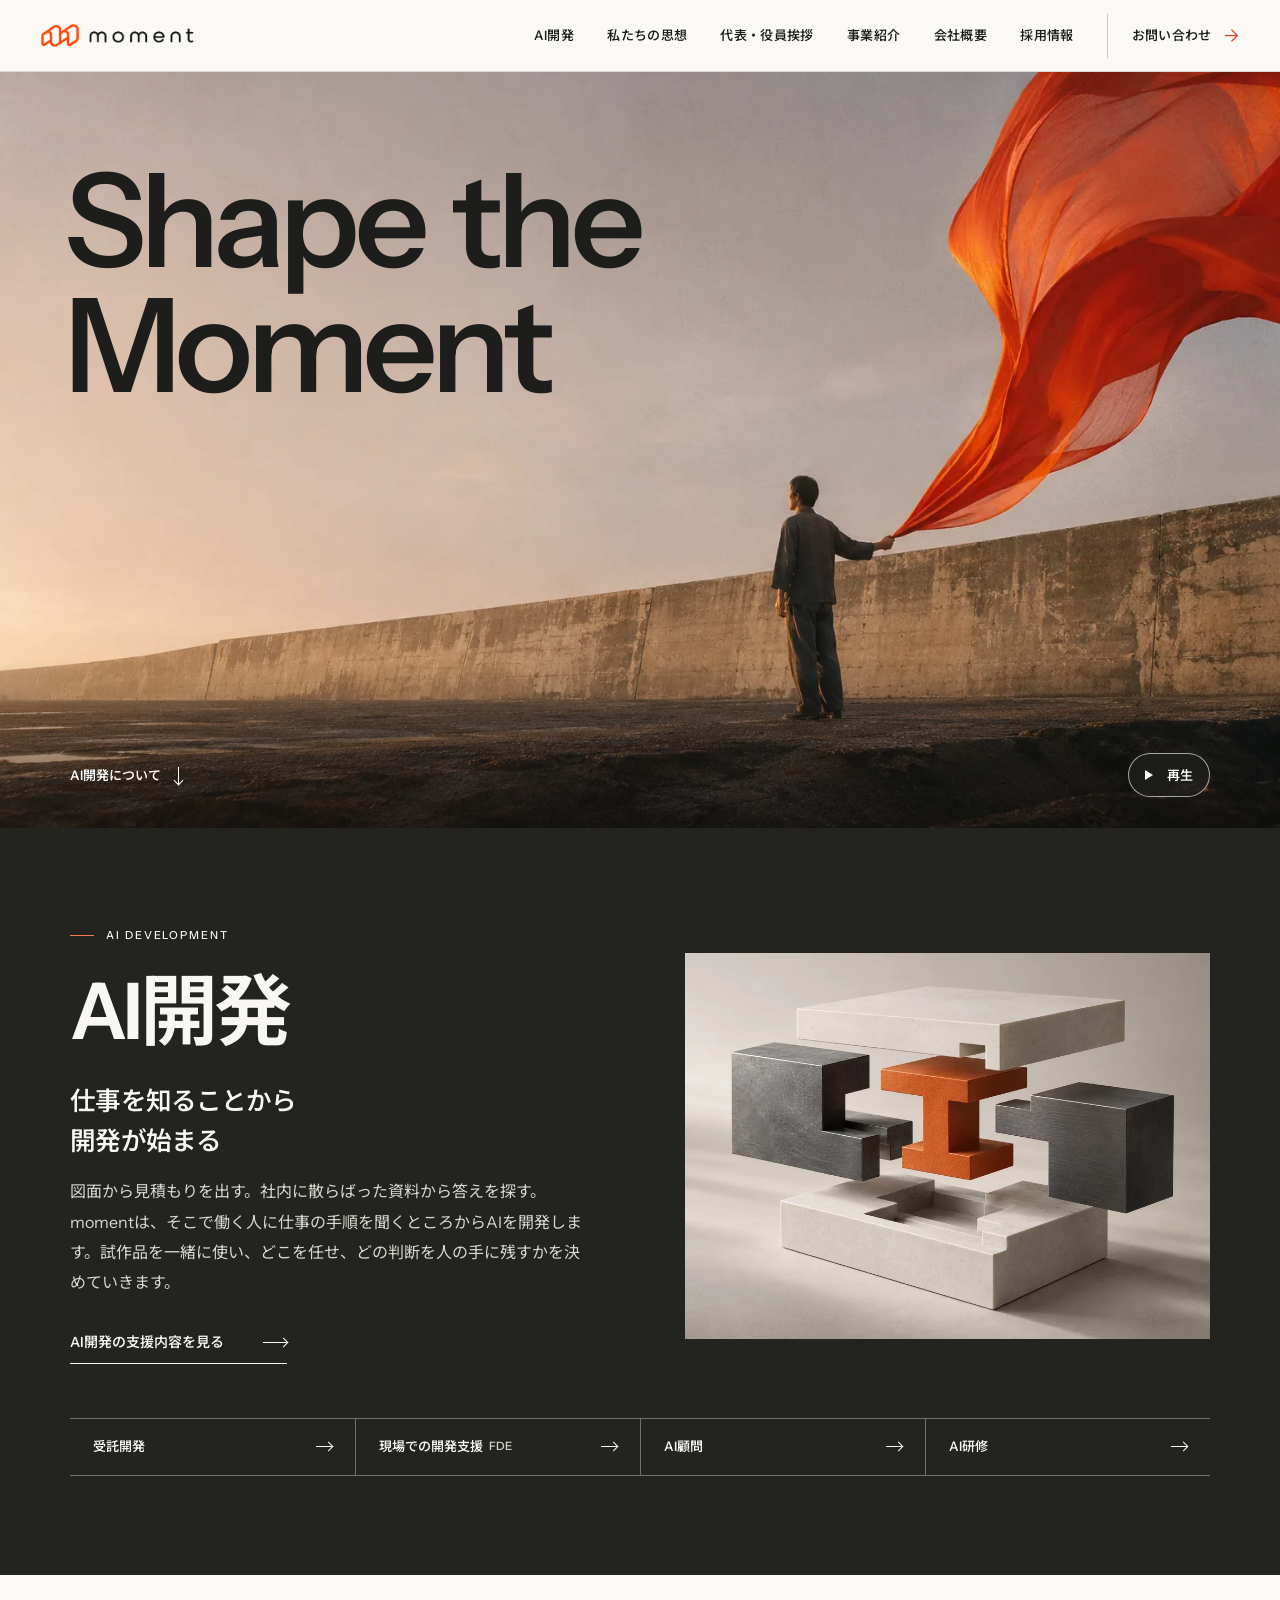
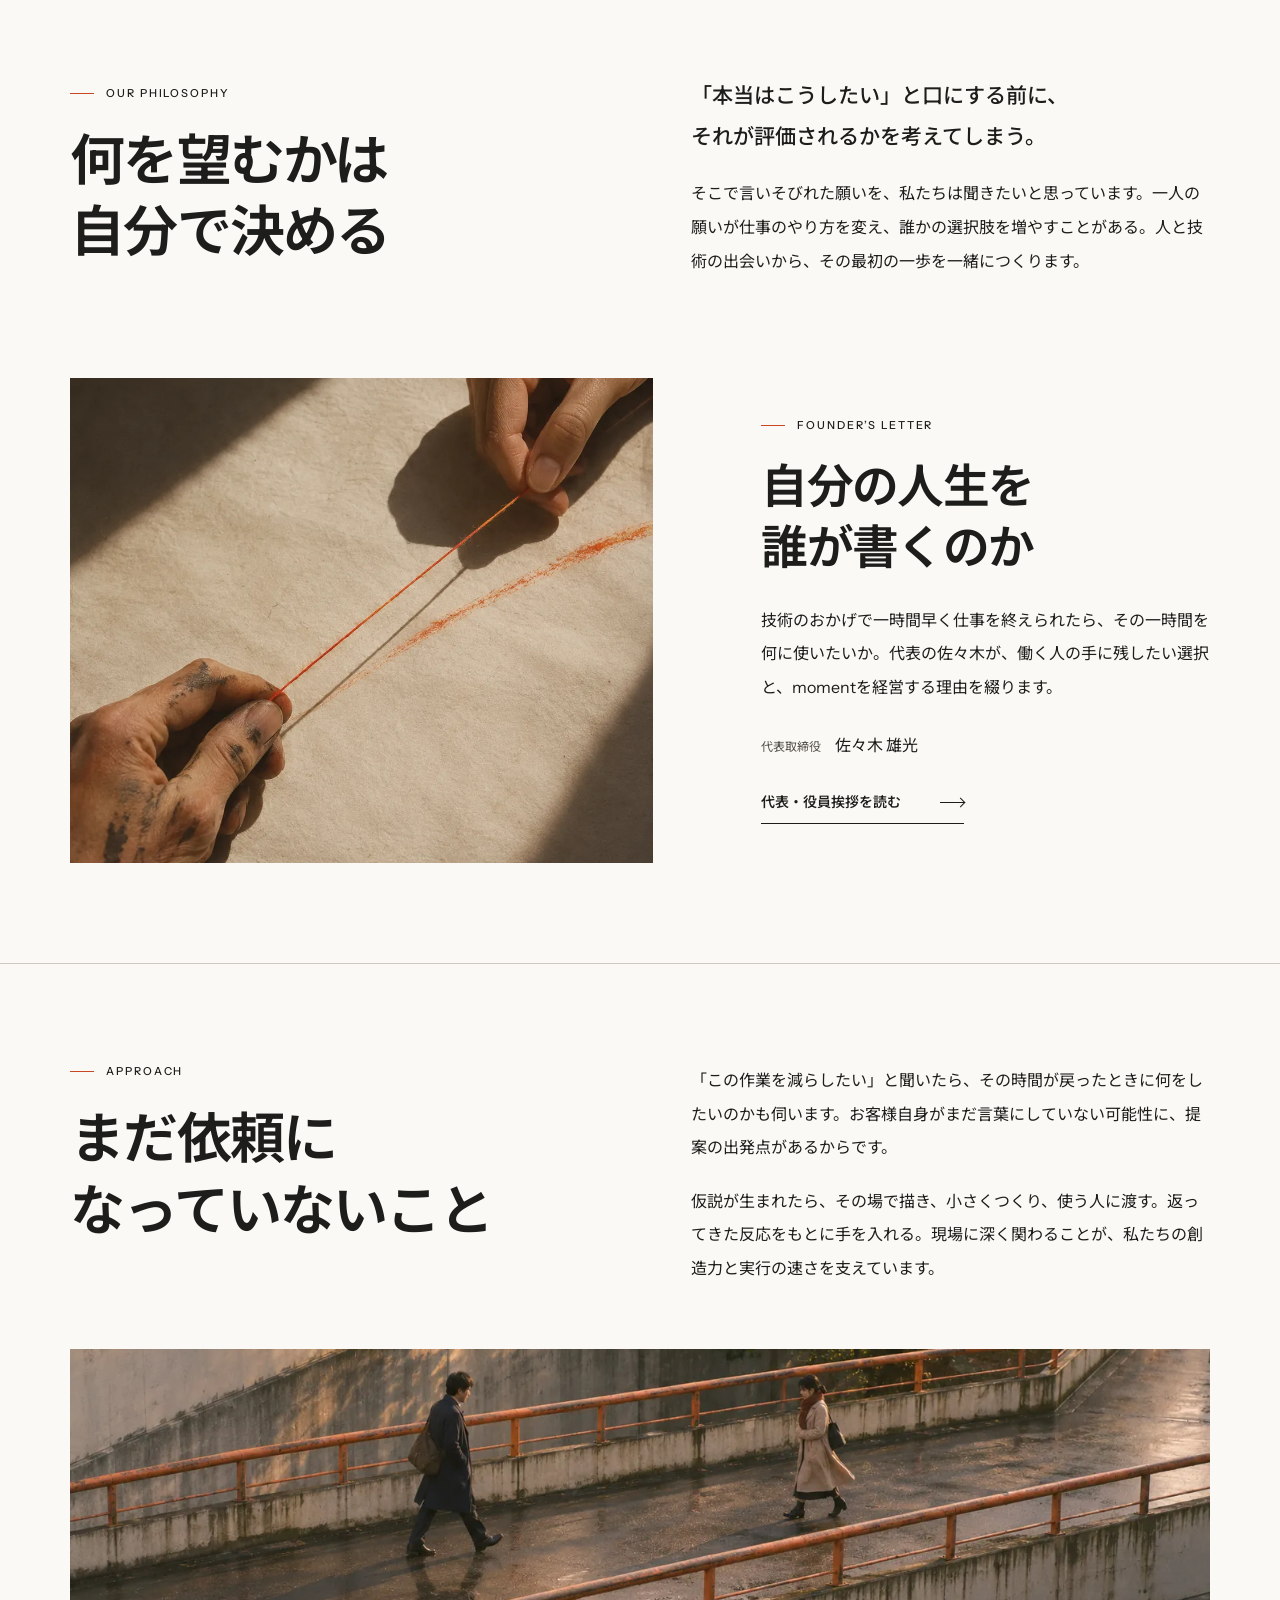
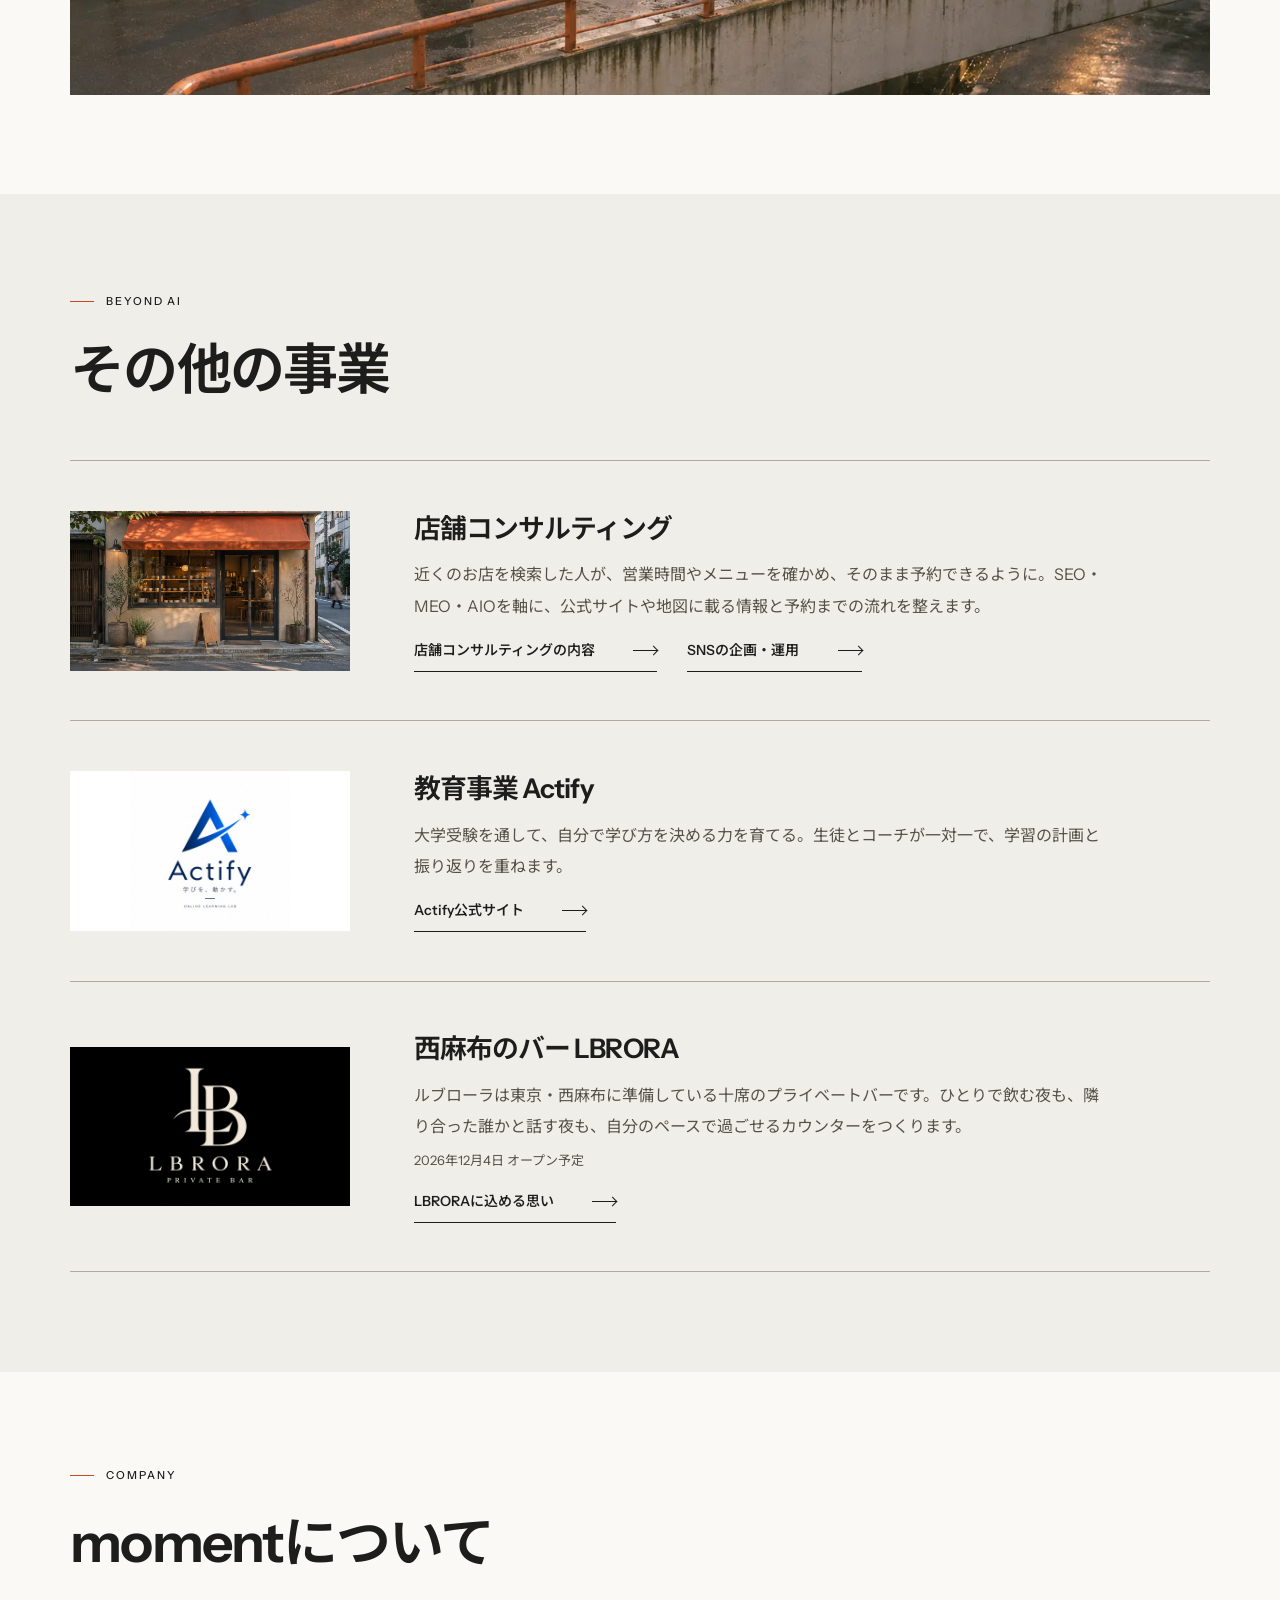
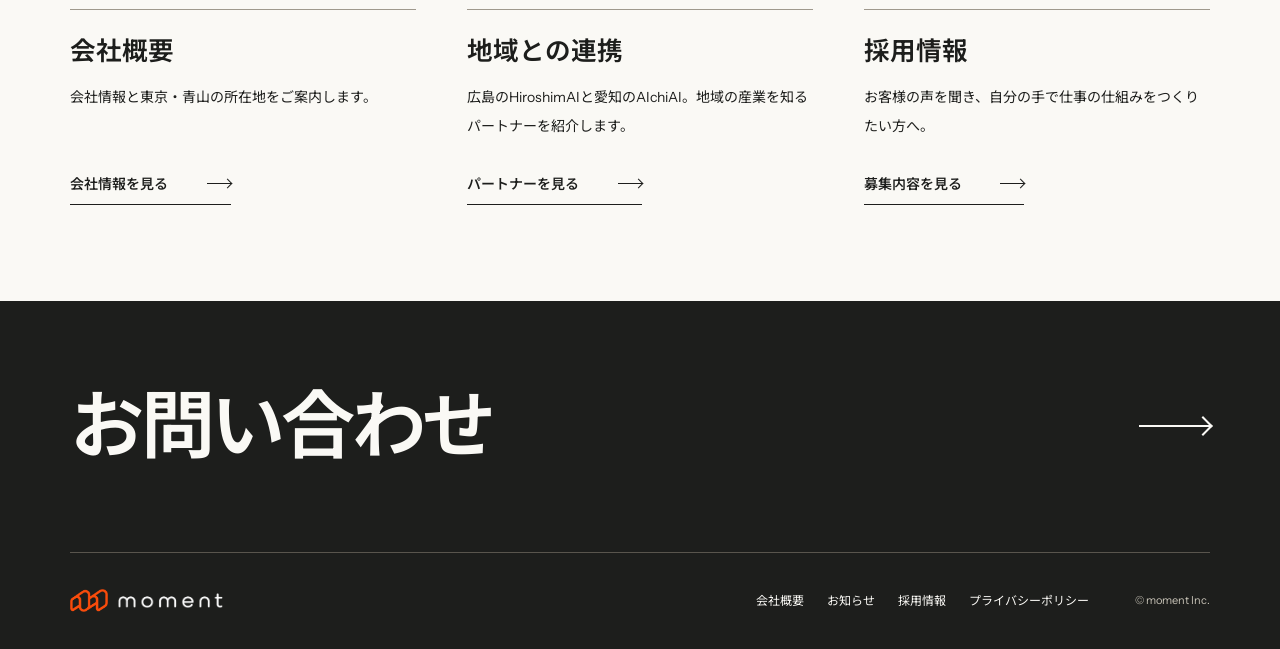
==== commit 76397db8: "Refresh moment’s site around AI development and local store consulting" ====
--- a/index.html
+++ b/index.html
@@ -1,13 +1,13 @@
 <!doctype html>
 <html lang="ja"><head>
   <meta charset="utf-8"><meta name="viewport" content="width=device-width, initial-scale=1">
-  <title>moment株式会社｜Shape the Moment</title><meta name="description" content="人の意志が世界を動かす。moment株式会社の考え方と、AI・開発、営業、マーケティング、教育を通じた実践を紹介します。">
-  <meta name="theme-color" content="#f6f4ed"><link rel="canonical" href="https://moment-tokyo.jp/">
+  <title>moment株式会社｜Shape the Moment</title><meta name="description" content="moment株式会社はAI開発を主力とする東京・青山の会社です。現場での試作と実装から、店舗コンサルティングや教育、西麻布のバーに通じる私たちの考え方まで紹介します。">
+  <meta name="theme-color" content="#faf9f5"><link rel="canonical" href="https://moment-tokyo.jp/">
   
   <meta property="og:locale" content="ja_JP"><meta property="og:type" content="website"><meta property="og:site_name" content="moment株式会社">
-  <meta property="og:title" content="moment株式会社｜Shape the Moment"><meta property="og:description" content="人の意志が世界を動かす。moment株式会社の考え方と、AI・開発、営業、マーケティング、教育を通じた実践を紹介します。"><meta property="og:url" content="https://moment-tokyo.jp/"><meta property="og:image" content="https://moment-tokyo.jp/assets/editorial/social.jpg">
+  <meta property="og:title" content="moment株式会社｜Shape the Moment"><meta property="og:description" content="moment株式会社はAI開発を主力とする東京・青山の会社です。現場での試作と実装から、店舗コンサルティングや教育、西麻布のバーに通じる私たちの考え方まで紹介します。"><meta property="og:url" content="https://moment-tokyo.jp/"><meta property="og:image" content="https://moment-tokyo.jp/assets/editorial/social.jpg">
   <meta name="twitter:card" content="summary_large_image"><link rel="icon" href="/assets/editorial/icon.png" type="image/png">
-  <link rel="preload" as="image" href="/assets/editorial/coast.webp" media="(min-width: 701px)"><link rel="preload" as="image" href="/assets/editorial/coast-mobile.webp" media="(max-width: 700px)"><link rel="stylesheet" href="/assets/editorial/site.css"><script defer src="/assets/editorial/site.js"></script>
+  <link rel="preload" as="image" href="/assets/editorial/coast.webp" media="(min-width: 701px)"><link rel="preload" as="image" href="/assets/editorial/coast-mobile-poster.webp" media="(max-width: 700px)"><link rel="preload" as="font" type="font/woff2" crossorigin href="/assets/editorial/instrument-sans.woff2"><link rel="stylesheet" href="/assets/editorial/site.css"><script defer src="/assets/editorial/site.js"></script>
   <script type="application/ld+json">{"@context":"https://schema.org","@graph":[{"@type":"Organization","@id":"https://moment-tokyo.jp/#organization","name":"moment株式会社","url":"https://moment-tokyo.jp/","logo":"https://moment-tokyo.jp/moment-logo-transparent.webp","email":"hello@moment-tokyo.jp","address":{"@type":"PostalAddress","postalCode":"150-0001","addressRegion":"東京都","addressLocality":"渋谷区","streetAddress":"神宮前5-51-8 ラ・ポルト青山2F-7","addressCountry":"JP"}},{"@type":"WebSite","@id":"https://moment-tokyo.jp/#website","url":"https://moment-tokyo.jp/","name":"moment株式会社","inLanguage":"ja","publisher":{"@id":"https://moment-tokyo.jp/#organization"}},{"@type":"WebPage","@id":"https://moment-tokyo.jp/#webpage","url":"https://moment-tokyo.jp/","name":"Shape the Moment","inLanguage":"ja","isPartOf":{"@id":"https://moment-tokyo.jp/#website"}}]}</script>
   <script async src="https://www.googletagmanager.com/gtag/js?id=G-D9J7B8Z6LR"></script>
   <script>window.dataLayer=window.dataLayer||[];function gtag(){dataLayer.push(arguments)}gtag('js',new Date());gtag('config','G-D9J7B8Z6LR');</script>
@@ -17,45 +17,66 @@
 <header class="masthead" id="top">
   <div class="mast-inner">
     <a class="brand" href="/" aria-label="moment株式会社 ホーム"><span class="logo"><img class="logo-symbol" src="/assets/editorial/symbol.webp" width="88" height="54" alt=""><img class="logo-name" src="/assets/editorial/wordmark.webp" width="202" height="28" alt="moment"></span></a>
-    <nav class="desk-nav" aria-label="メインメニュー"><a href="/#about">私たちの思想</a><a href="/message">代表・役員挨拶</a><a href="/services">事業紹介</a><a href="/about">会社概要</a><a href="/careers">採用情報</a><a class="nav-contact" href="/contact">お問い合わせ</a></nav>
+    <nav class="desk-nav" aria-label="メインメニュー"><a href="/solutions">AI開発</a><a href="/#about">私たちの思想</a><a href="/message">代表・役員挨拶</a><a href="/services">事業紹介</a><a href="/about">会社概要</a><a href="/careers">採用情報</a><a class="nav-contact" href="/contact">お問い合わせ</a></nav>
     <details class="menu"><summary aria-controls="navigation"><span>メニュー</span><i aria-hidden="true"></i></summary>
-      <nav id="navigation" aria-label="メインメニュー"><a href="/#about">私たちの思想</a><a href="/message">代表・役員挨拶</a><a href="/services">事業紹介</a><a href="/about">会社概要</a><a href="/careers">採用情報</a><a class="nav-contact" href="/contact">お問い合わせ</a></nav>
+      <nav id="navigation" aria-label="メインメニュー"><a href="/solutions">AI開発</a><a href="/#about">私たちの思想</a><a href="/message">代表・役員挨拶</a><a href="/services">事業紹介</a><a href="/about">会社概要</a><a href="/careers">採用情報</a><a class="nav-contact" href="/contact">お問い合わせ</a></nav>
     </details>
   </div>
 </header><main id="main"><section class="cover" aria-labelledby="cover-title">
-      <picture><source media="(max-width: 700px)" srcset="/assets/editorial/coast-mobile.webp"><img class="cover-image" src="/assets/editorial/coast.webp" width="1536" height="1024" alt="" fetchpriority="high"></picture>
+      <picture><source media="(max-width: 700px)" srcset="/assets/editorial/coast-mobile-poster.webp"><img class="cover-image" src="/assets/editorial/coast.webp" width="1536" height="1024" alt="" fetchpriority="high"></picture>
+      <video class="cover-film" data-wide="/assets/editorial/coast-film.mp4" data-phone="/assets/editorial/coast-film-mobile.mp4" aria-hidden="true" tabindex="-1" muted playsinline loop preload="none"></video>
       <div class="cover-inner">
-        <h1 id="cover-title"><span lang="en" class="cover-name">Shape the <em>Moment</em></span><span class="cover-jp">人の意志が<br>世界を動かす</span></h1>
-        <div class="cover-floor"><a href="#about" class="scroll-link" aria-label="スクロールして私たちの思想へ"><span lang="en">Scroll</span><i aria-hidden="true"></i></a></div>
+        <h1 id="cover-title" lang="en" aria-label="Shape the Moment"><span class="cover-line"><span>Shape the</span></span> <span class="cover-line"><span>Moment</span></span></h1>
+        <div class="cover-floor"><a class="cover-cta" href="#services">AI開発について<i class="down-arrow" aria-hidden="true"></i></a>
+          <button class="film-toggle" type="button" aria-label="背景動画を再生" hidden><i aria-hidden="true"></i><span>再生</span></button></div>
+      </div></section><section class="ai-feature" id="services" aria-labelledby="ai-feature-title">
+      <div class="wrap ai-feature-inner">
+        <div class="ai-copy reveal"><p class="eyebrow" lang="en">AI development</p>
+          <h2 id="ai-feature-title">AI開発</h2>
+          <p class="ai-lead">仕事を知ることから<br>開発が始まる</p>
+          <p>図面から見積もりを出す。社内に散らばった資料から答えを探す。momentは、そこで働く人に仕事の手順を聞くところからAIを開発します。試作品を一緒に使い、どこを任せ、どの判断を人の手に残すかを決めていきます。</p>
+          <a class="text-link" href="/solutions">AI開発の支援内容を見る<i class="direction" aria-hidden="true"></i></a>
+        </div>
+        <figure class="plate ai-plate reveal"><img src="/assets/editorial/development-study.webp" alt="オレンジの部材を中心にパーツが組み合う立体模型" loading="lazy" decoding="async" width="1080" height="720"></figure>
+        <nav class="ai-links" aria-label="AI開発の支援メニュー">
+          <a id="development" href="/solutions#development">受託開発<i class="direction" aria-hidden="true"></i></a>
+          <a id="fde" href="/solutions#fde">現場での開発支援 <span>FDE</span><i class="direction" aria-hidden="true"></i></a>
+          <a id="advisory" href="/solutions#advisory">AI顧問<i class="direction" aria-hidden="true"></i></a>
+          <a id="training" href="/solutions#training">AI研修<i class="direction" aria-hidden="true"></i></a>
+        </nav>
       </div></section><section class="statement wrap" id="about">
       <div class="statement-title reveal"><p class="eyebrow" lang="en">Our philosophy</p><h2>何を望むかは<br>自分で決める</h2></div>
-      <div class="statement-copy reveal"><p>「本当はこうしたい」と口にする前に、<br class="wide">それが評価されるかを考えてしまう。<br class="wide">そのとき、置き去りになった願いはどこに行くのだろう。</p>
-        <p>私たちは、一人の願いが仕事のやり方を変え、誰かの選択肢を増やし、社会のかたちにまで届くと信じています。人と技術の出会いから、その最初の一歩を一緒につくる。momentの仕事はそこから始まります。</p>
+      <div class="statement-copy reveal"><p>「本当はこうしたい」と口にする前に、<br class="wide">それが評価されるかを考えてしまう。</p>
+        <p>そこで言いそびれた願いを、私たちは聞きたいと思っています。一人の願いが仕事のやり方を変え、誰かの選択肢を増やすことがある。人と技術の出会いから、その最初の一歩を一緒につくります。</p>
       </div></section>
       <section class="letter-panel wrap" id="representative">
       <figure class="plate letter-plate reveal"><img src="/assets/editorial/thread.webp" alt="紙の上で二人の手が一本のオレンジ色の糸を張る" loading="lazy" decoding="async" width="1080" height="1350"></figure>
-      <div class="letter-copy reveal"><p class="eyebrow" lang="en">A letter from the founder</p><h2>自分の人生を<br>誰が書くのか</h2>
-        <p>「何をすれば認められるか」には答えがある。<br class="wide">「自分は何をしたいか」には、すぐには答えが出ない。私は、後者の問いに時間をかけられる会社をつくりたいと思っています。</p>
+      <div class="letter-copy reveal"><p class="eyebrow" lang="en">Founder’s letter</p><h2>自分の人生を<br>誰が書くのか</h2>
+        <p>技術のおかげで一時間早く仕事を終えられたら、その一時間を何に使いたいか。代表の佐々木が、働く人の手に残したい選択と、momentを経営する理由を綴ります。</p>
         <div class="signature-line"><span>代表取締役</span> 佐々木 雄光</div><a class="text-link" href="/message">代表・役員挨拶を読む<i class="direction" aria-hidden="true"></i></a>
-      </div></section><section class="practice" id="services"><div class="wrap">
-      <div class="section-intro reveal"><p class="eyebrow" lang="en">Our practice</p><h2>現場から<br>選択肢をひらく</h2><p>繰り返しの作業に取られていた時間を、自分の判断に使えるようにする。伝わらずにいた考えを、必要としていた人に届ける。私たちが事業を通じて変えたいのは、そうした仕事や暮らしの具体的な場面です。</p></div>
-      <div class="field-list">
-        <article class="field-row reveal"><div><p class="field-en" lang="en">Technology</p><h3><a href="/solutions">AIと開発</a></h3></div><p>学んだ人が仕事を変えられるところまで。現場の人と一緒に技術を試し、使い方を決めます。</p>
-        <div class="small-links"><a id="training" href="/solutions#training">AI研修</a><a id="advisory" href="/solutions#advisory">AI顧問</a><a id="fde" href="/solutions#fde">FDE</a><a id="development" href="/solutions#development">受託開発</a></div></article>
-        <article class="field-row reveal" id="beyond"><div><p class="field-en" lang="en">Communication</p><h3><a href="/business#sales">営業とマーケティング</a></h3></div><p>誰に、何を、どう届けるか。お客様の言葉と相手の反応を行き来しながら、出会い方を組み立てます。</p><div class="small-links"><a id="sales" href="/business#sales">営業支援</a><a id="digital-marketing" href="/business#digital-marketing">デジタルマーケティング</a></div></article>
-        <article class="field-row reveal" id="actify"><div><p class="field-en" lang="en">Education</p><h3><a href="/business#actify">教育事業 Actify</a></h3></div><p>何を学び、明日どう動くかを自分で決める。大学受験を通じて、その力を育てるオンラインコーチングです。</p><div class="small-links"><a href="https://actify.moment-tokyo.jp/">Actify公式サイト <span aria-hidden="true">↗</span></a></div></article>
-      </div><a class="text-link" href="/services">事業紹介へ<i class="direction" aria-hidden="true"></i></a></div></section><section class="method with-plate wrap" id="approach"><div class="reveal"><p class="eyebrow" lang="en">Approach</p><h2>まだ依頼に<br>なっていないこと</h2></div><div class="flow-copy reveal"><p>相談の言葉には、まだ続きがあります。「この作業を減らしたい」と聞いたら、その時間が戻ったときに何をしたいのかも伺います。お客様自身がまだ言葉にしていない可能性に、提案の出発点があるからです。</p><p>仮説が生まれたら、その場で描き、小さくつくり、使う人に渡す。返ってきた反応をもとに手を入れる。現場に深く関わることが、私たちの創造力と実行の速さを支えています。</p></div></section><div class="wrap human-landscape"><figure class="plate crossing reveal"><img src="/assets/editorial/crossing.webp" alt="交差する歩道橋を二人が別々の方向から歩く" loading="lazy" decoding="async" width="1440" height="960"></figure></div><section class="connections"><div class="wrap"><div class="connections-intro reveal"><p class="eyebrow" lang="en">People & places</p><h2>人が出会う場所</h2></div>
-    <article id="lbrora" class="bar-feature reveal">
-      <div class="bar-name"><h3 lang="en">LBRORA</h3><p>ルブローラ　東京・西麻布</p></div>
-      <div class="bar-copy"><h4>十席のカウンター</h4><p>西麻布のプライベートバー「LBRORA」。ひとりでゆっくり飲む夜も、隣り合った人と話し込む夜も、自分のペースで過ごせる場所をつくります。</p><p class="opening-note"><time datetime="2026-12-04">2026年12月4日</time> オープン予定</p><a class="text-link" href="/message#lbrora">LBRORAに込める思い<i class="direction" aria-hidden="true"></i></a></div>
-    </article>
-    <div class="connections-grid"><article id="company"><p class="eyebrow" lang="en">Company</p><h3>momentについて</h3><p>東京・青山を拠点に、人と技術が出会う現場で仕事をしています。</p><a class="text-link" href="/about">会社概要<i class="direction" aria-hidden="true"></i></a></article>
-    <article id="regional"><p class="eyebrow" lang="en">Partnerships</p><h3>広島と愛知から</h3><p>HiroshimAIとAIchiAI。地域の仕事を知るパートナーとのつながりがあります。</p><a class="text-link" href="/about#regional">地域との連携<i class="direction" aria-hidden="true"></i></a></article>
-    <article id="careers"><p class="eyebrow" lang="en">Careers</p><h3>仲間になる</h3><p>技術や対話を通じて、目の前の仕事を自分の手で変えてみたい方へ。</p><a class="text-link" href="/careers">採用情報<i class="direction" aria-hidden="true"></i></a></article></div></div></section></main>
-<footer class="footer"><div class="wrap"><div class="foot-inquiry" id="contact">
-      <div><p class="eyebrow" lang="en">Contact</p><h2>話をしよう</h2></div>
-      <div><p>事業のご相談や協業のご提案をお寄せください。</p><a class="text-link" href="/contact">お問い合わせ<i class="direction" aria-hidden="true"></i></a></div>
-    </div>
+      </div></section><section class="method with-plate wrap" id="approach"><div class="reveal"><p class="eyebrow" lang="en">Approach</p><h2>まだ依頼に<br>なっていないこと</h2></div><div class="flow-copy reveal"><p>「この作業を減らしたい」と聞いたら、その時間が戻ったときに何をしたいのかも伺います。お客様自身がまだ言葉にしていない可能性に、提案の出発点があるからです。</p><p>仮説が生まれたら、その場で描き、小さくつくり、使う人に渡す。返ってきた反応をもとに手を入れる。現場に深く関わることが、私たちの創造力と実行の速さを支えています。</p></div></section><div class="wrap human-landscape"><figure class="plate crossing reveal"><img src="/assets/editorial/crossing.webp" alt="交差する歩道橋を二人が別々の方向から歩く" loading="lazy" decoding="async" width="1440" height="960"></figure></div><section class="other-business" id="beyond" aria-labelledby="other-title"><div class="wrap">
+      <header class="other-intro reveal"><p class="eyebrow" lang="en">Beyond AI</p><h2 id="other-title">その他の事業</h2></header>
+      <div class="business-notes">
+        <article class="business-note" id="store-consulting"><span class="anchor-alias" id="sales" aria-hidden="true"></span>
+          <figure class="plate note-image"><img src="/assets/editorial/neighbourhood-store.webp" alt="通りに面した店舗の外観" loading="lazy" decoding="async" width="1080" height="720"></figure>
+          <div><h3>店舗コンサルティング</h3><p>近くのお店を検索した人が、営業時間やメニューを確かめ、そのまま予約できるように。SEO・MEO・AIOを軸に、公式サイトや地図に載る情報と予約までの流れを整えます。</p>
+          <div class="inline-actions"><a class="text-link" href="/business#store-consulting">店舗コンサルティングの内容<i class="direction" aria-hidden="true"></i></a><span id="digital-marketing"><a class="text-link" href="/business#digital-marketing">SNSの企画・運用<i class="direction" aria-hidden="true"></i></a></span></div></div>
+        </article>
+        <article class="business-note" id="actify">
+          <figure class="plate note-image note-logo"><img src="/beyond-actify.jpg" alt="Actify" loading="lazy" decoding="async" width="480" height="320"></figure>
+          <div><h3>教育事業 Actify</h3><p>大学受験を通して、自分で学び方を決める力を育てる。生徒とコーチが一対一で、学習の計画と振り返りを重ねます。</p>
+          <a class="text-link" href="https://actify.moment-tokyo.jp/">Actify公式サイト<i class="direction" aria-hidden="true"></i></a></div>
+        </article>
+        <article class="business-note" id="lbrora">
+          <figure class="plate note-image bar-logo"><img src="/assets/editorial/lbrora-logo.webp" alt="LBRORA PRIVATE BAR" loading="lazy" decoding="async" width="680" height="680"></figure>
+          <div><h3>西麻布のバー LBRORA</h3><p>ルブローラは東京・西麻布に準備している十席のプライベートバーです。ひとりで飲む夜も、隣り合った誰かと話す夜も、自分のペースで過ごせるカウンターをつくります。</p>
+          <p class="opening-note"><time datetime="2026-12-04">2026年12月4日</time> オープン予定</p><a class="text-link" href="/message#lbrora">LBRORAに込める思い<i class="direction" aria-hidden="true"></i></a></div>
+        </article>
+      </div></div></section><section class="connections"><div class="wrap"><div class="connections-intro reveal"><p class="eyebrow" lang="en">Company</p><h2>momentについて</h2></div>
+    <div class="connections-grid"><article id="company"><h3>会社概要</h3><p>会社情報と東京・青山の所在地をご案内します。</p><a class="text-link" href="/about">会社情報を見る<i class="direction" aria-hidden="true"></i></a></article>
+    <article id="regional"><h3>地域との連携</h3><p>広島のHiroshimAIと愛知のAIchiAI。地域の産業を知るパートナーを紹介します。</p><a class="text-link" href="/about#regional">パートナーを見る<i class="direction" aria-hidden="true"></i></a></article>
+    <article id="careers"><h3>採用情報</h3><p>お客様の声を聞き、自分の手で仕事の仕組みをつくりたい方へ。</p><a class="text-link" href="/careers">募集内容を見る<i class="direction" aria-hidden="true"></i></a></article></div></div></section></main>
+<footer class="footer"><div class="wrap"><div class="foot-inquiry" id="contact"><h2><a href="/contact">お問い合わせ<i class="direction" aria-hidden="true"></i></a></h2></div>
   <div class="footer-base"><a href="/" aria-label="moment株式会社 ホーム"><span class="logo"><img class="logo-symbol" src="/assets/editorial/symbol.webp" width="88" height="54" alt=""><img class="logo-name" src="/assets/editorial/wordmark.webp" width="202" height="28" alt="moment"></span></a>
   <nav aria-label="フッターメニュー"><a href="/about">会社概要</a><a href="/news">お知らせ</a><a href="/careers">採用情報</a><a href="/privacy">プライバシーポリシー</a></nav>
   <small lang="en">© moment Inc.</small></div></div></footer>
--- a/assets/editorial/site.css
+++ b/assets/editorial/site.css
@@ -1,7 +1,21 @@
+@font-face {
+  font-family: "Instrument Sans";
+  src: url("instrument-sans.woff2") format("woff2");
+  font-style: normal;
+  font-weight: 400 700;
+  font-display: swap;
+}
+@font-face {
+  font-family: "Noto Sans JP";
+  src: url("noto-sans-jp.woff2") format("woff2");
+  font-style: normal;
+  font-weight: 100 900;
+  font-display: swap;
+}
 :root {
-  --paper: #f7f5ef;
-  --paper-deep: #eeebe2;
-  --ink: #201e1a;
+  --paper: #faf9f5;
+  --paper-deep: #f0eee8;
+  --ink: #1d1e1c;
   --soft: #545149;
   --muted: #656158;
   --line: #cec9bd;
@@ -9,27 +23,26 @@
   --bright: #ff6a39;
   --night: #23231f;
   --edge: clamp(23px, 5.5vw, 108px);
-  --space: clamp(75px, 10.2vw, 177px);
+  --space: clamp(60px, 7.8vw, 132px);
   --brand-height: 72px;
-  --serif: Baskerville, "Iowan Old Style", "Times New Roman", serif;
-  --mincho: "Hiragino Mincho ProN", "Yu Mincho", YuMincho, "Noto Serif CJK JP", "Noto Serif JP", "MS PMincho", serif;
-  --sans: "Helvetica Neue", "Hiragino Kaku Gothic ProN", "Yu Gothic", Meiryo, sans-serif;
+  --sans: "Instrument Sans", "Noto Sans JP", "Hiragino Kaku Gothic ProN", "Yu Gothic", Meiryo, sans-serif;
   color-scheme: light;
 }
 *, *::before, *::after { box-sizing: border-box; }
 html { scroll-padding-top: calc(var(--brand-height) + 20px); }
 body { margin: 0; color: var(--ink); background: var(--paper); font: 400 16px/1.95 var(--sans); -webkit-font-smoothing: antialiased; overflow-wrap: anywhere; }
 body, button, input, textarea, select { font-family: var(--sans); }
+[hidden] { display:none !important; }
 a { color: inherit; text-decoration-thickness: 1px; text-underline-offset: .23em; }
 a:focus-visible, button:focus-visible, summary:focus-visible, input:focus-visible, textarea:focus-visible, select:focus-visible { outline: 3px solid #b74e26; outline-offset: 4px; }
 h1,h2,h3,h4,p,figure,dl,dd { margin: 0; }
-h1,h2,h3,h4 { font-weight: 500; }
-h1,h2 { font-family: var(--mincho); font-feature-settings: "palt"; }
-h2 { font-size: clamp(34px, 4.3vw, 77px); line-height: 1.42; letter-spacing: .015em; }
+h1,h2,h3,h4 { font-weight: 640; }
+h1,h2 { font-family: var(--sans); font-kerning: normal; }
+h2 { font-size: clamp(34px, 4.3vw, 77px); line-height: 1.3; letter-spacing: -.035em; }
 h3 { line-height: 1.5; }
 p + p { margin-top: 1.24em; }
 img { display: block; max-width: 100%; }
-em { font-weight: 400; }
+em { font-style: normal; font-weight: inherit; }
 summary { cursor: pointer; }
 summary::marker { content: ""; }
 summary::-webkit-details-marker { display: none; }
@@ -38,7 +51,7 @@
 .narrow { width: min(100% - 2 * var(--edge), 760px); margin-inline: auto; }
 .skip { position: fixed; z-index: 110; top: 8px; left: 15px; padding: 6px 16px; transform: translateY(-160%); background: white; color: var(--ink); }
 .skip:focus { transform: none; }
-.masthead { position: sticky; top: 0; z-index: 50; height: var(--brand-height); background: var(--paper); border-bottom: 1px solid rgba(50,45,35,.12); }
+.masthead { position: sticky; top: 0; z-index: 50; height: var(--brand-height); background: var(--paper); border-bottom: 1px solid rgba(50,45,35,.16); }
 .mast-inner { height: 100%; padding: 0 clamp(19px,3.2vw,70px); display: flex; align-items: center; justify-content: space-between; margin: auto; max-width: 1940px; }
 .brand { display: inline-flex; align-items: center; min-height: 44px; }
 .logo { display: inline-flex; align-items: center; gap: 10px; flex-shrink: 0; }
@@ -49,22 +62,8 @@
 .desk-nav a { display: inline-flex; align-items: center; min-height: 44px; }
 .desk-nav a:hover,.desk-nav a[aria-current],.menu nav a[aria-current] { color: #a63b1c; }
 .desk-nav .nav-contact { padding-left: 24px; border-left: 1px solid var(--line); gap: 12px; }
-.nav-contact::after { content: "↗"; font: 18px/1 var(--sans); color: var(--ember); }
+.nav-contact::after { content: "→"; font: 18px/1 var(--sans); color: var(--ember); }
 .menu { display: none; }
-.cover { position: relative; isolation: isolate; height: max(558px,calc(100svh - var(--brand-height))); max-height: 1000px; overflow: hidden; background: #c4ae96; }
-.cover picture,.cover-image,.cover::after { position: absolute; inset: 0; width: 100%; height: 100%; }
-.cover picture { z-index: -2; }
-.cover-image { object-fit: cover; object-position: 50% 59%; }
-.cover::after { content: ""; pointer-events: none; z-index: -1; background: linear-gradient(0deg,rgba(23,18,15,.50),transparent 20%); }
-.cover-inner { height: 100%; position: relative; padding: clamp(64px,12vh,150px) var(--edge) 0; max-width: 1940px; margin: auto; }
-.cover h1 { display: grid; justify-items: start; line-height: .96; }
-.cover h1 [lang="en"] { font: 400 clamp(77px,9.9vw,182px)/1.02 var(--serif); letter-spacing: -.06em; margin-left: -.055em; }
-.cover-name em { font-style: italic; }
-.cover-jp { margin-top: clamp(16px,2.4vh,32px); font-size: clamp(27px,3.35vw,68px); line-height: 1.48; letter-spacing: .095em; }
-.cover-floor { position: absolute; inset: auto var(--edge) clamp(20px,3.7vh,48px); display: flex; align-items: center; justify-content: flex-end; color: #fffaf2; }
-.scroll-link { display: inline-flex; align-items: center; gap: 12px; padding: 9px 1px; color: inherit; text-decoration: none; font-size: 12px; letter-spacing: .08em; }
-.scroll-link i { display: block; height: 26px; width: 1px; position: relative; background: currentColor; }
-.scroll-link i::after { content: ""; position: absolute; width: 6px; height: 6px; border-bottom: 1px solid; border-right: 1px solid; transform: rotate(45deg); bottom: 0; left: -2.5px; }
 .eyebrow { display: flex; gap: 12px; align-items: center; margin: 0 0 24px; font: 500 11px/1.4 var(--sans); text-transform: uppercase; letter-spacing: .17em; }
 .eyebrow::before { content:""; display: inline-block; width: 24px; height: 1px; background: var(--ember); flex: none; }
 .text-link { display: inline-flex; align-items: center; justify-content: space-between; gap: clamp(22px,3vw,45px); min-height: 44px; padding: 10px 0 8px; border-bottom: 1px solid currentColor; font-size: 14px; font-weight: 560; line-height: 1.45; text-decoration: none; }
@@ -75,28 +74,14 @@
 .statement,.method,.split-section { display: grid; grid-template-columns: 1fr 1fr; gap: clamp(42px,8vw,170px); align-items: start; }
 .statement { padding-top: var(--space); padding-bottom: var(--space); }
 .statement-copy { max-width: 40em; padding-top: 38px; }
-.statement-copy p:first-child { font: 500 clamp(19px,1.65vw,30px)/1.95 var(--mincho); }
-.statement-copy p+p,.flow-copy,.reading,.letter-copy>p:not(.eyebrow),.field-row>p,.section-intro>p:last-child,.connections-grid article>p:not(.eyebrow),.offering>div>p,.directory-row>div>p,.partners>p,.partner-grid article>p { line-height: 2.1; }
+.statement-copy p:first-child { font: 500 clamp(19px,1.65vw,30px)/1.95 var(--sans); }
+.statement-copy p+p,.flow-copy,.reading,.letter-copy>p:not(.eyebrow),.connections-grid article>p:not(.eyebrow),.offering>div>p,.directory-row>div>p,.partners>p,.partner-grid article>p { line-height: 2.1; }
 .letter-panel { display: grid; grid-template-columns: minmax(0,1.13fr) minmax(0,.87fr); gap: clamp(36px,8.5vw,165px); align-items: center; padding-bottom: var(--space); }
 .letter-plate { aspect-ratio: 1.2; }
 .letter-plate img { object-position: 50% 53%; }
 .letter-copy h2 { font-size: clamp(33px,3.65vw,70px); margin-bottom: 25px; }
 .signature-line { display: flex; gap: 14px; align-items: baseline; font-size: 16px; margin: 26px 0 18px; }
 .signature-line span { color: var(--soft); font-size: 12px; }
-.practice { background: var(--night); color: var(--paper); padding: var(--space) 0; }
-.practice .eyebrow::before,.foot-inquiry .eyebrow::before { background: var(--bright); }
-.section-intro { display: grid; grid-template-columns: 1.14fr .86fr; column-gap: 9vw; align-items: end; }
-.section-intro>.eyebrow { grid-column: 1/-1; }
-.section-intro>p:last-child { color: #cdcac1; }
-.field-list { margin: clamp(42px,6vw,95px) 0 27px; }
-.field-row { display: grid; grid-template-columns: 1fr 1.05fr .7fr; gap: 5%; align-items: center; padding: clamp(30px,3.4vw,58px) 0; border-top: 1px solid #5a5850; }
-.field-row:last-child { border-bottom: 1px solid #5a5850; }
-.field-en { font: italic 400 clamp(20px,1.8vw,34px)/1.2 var(--serif); color: #e6a484; margin-bottom: 8px; }
-.field-row h3 { font-family: var(--mincho); font-size: clamp(22px,2vw,38px); }
-.field-row h3 a { text-decoration: none; }
-.field-row>p { color: #d3d0c6; font-size: 14px; }
-.small-links { display: flex; flex-wrap: wrap; column-gap: 16px; }
-.small-links a { font-size: 13px; text-decoration-color: #7a766e; padding: 5px 0; }
 .method { padding-block: var(--space); }
 .flow-copy { align-self: center; max-width: 40em; }
 .connections { padding-block: clamp(62px,7.5vw,120px); background: var(--paper-deep); }
@@ -105,14 +90,10 @@
 .connections-grid article { border-top: 1px solid #9f998d; padding-top: 21px; display: flex; flex-direction: column; align-items: flex-start; }
 .connections-grid .eyebrow { margin-bottom: 12px; color: var(--muted); }
 .connections-grid .eyebrow::before { display: none; }
-.connections-grid h3 { font: 500 clamp(23px,2vw,36px)/1.55 var(--mincho); }
+.connections-grid h3 { font: 620 clamp(23px,2vw,36px)/1.55 var(--sans); }
 .connections-grid article>p:not(.eyebrow) { margin: 12px 0 20px; font-size: 14px; }
 .connections-grid .text-link { margin-top: auto; }
 .footer { background: var(--ink); color: var(--paper); }
-.foot-inquiry { display:flex; justify-content:space-between; align-items:flex-end; gap:32px; padding:clamp(58px,8vw,146px) 0; }
-.foot-inquiry h2 { font-size: clamp(48px,6.3vw,105px); }
-.foot-inquiry>div:last-child { padding-bottom: 9px; }
-.foot-inquiry>div:last-child p { font-size: 14px; margin-bottom: 14px; color: #d7d1c7; }
 .footer-base { border-top:1px solid #59554d; padding: 26px 0; display:flex; align-items:center; flex-wrap:wrap; gap: 18px 4%; }
 .footer .logo-name { filter: brightness(0) invert(1); }
 .footer-base>a { display:inline-flex; align-items:center; min-height:44px; }
@@ -120,13 +101,13 @@
 .footer-base nav a { font-size:12px; text-decoration:none; padding:8px 0; }
 .footer-base small { font-size:11px; color:#c7c2b6; }
 .page-heading { padding: clamp(58px,8vw,140px) 0 clamp(42px,5.5vw,96px); border-bottom:1px solid var(--line); }
-.page-heading h1 { font-size:clamp(38px,5.9vw,102px); line-height:1.35; letter-spacing:.01em; }
+.page-heading h1 { font-size:clamp(38px,5.1vw,86px); line-height:1.25; letter-spacing:-.035em; }
 .page-heading .intro { margin-top: 22px; max-width: 48em; color: var(--soft); text-wrap: pretty; }
 .directory,.case-list,.news-list,.legal,.form-area { padding-block: clamp(48px,7vw,112px); }
 .directory-row,.split-section { border-bottom:1px solid var(--line); }
 .directory-row { display:grid; grid-template-columns:.65fr 1.35fr; gap:5%; padding:clamp(32px,4.2vw,74px) 0; }
 .directory-row:first-child { padding-top:0; }
-.directory-row h2,.split-section h2,.offering h2,.partners h2,.officers h2 { font-size:clamp(30px,3.75vw,62px); }
+.split-section h2,.offering h2,.partners h2,.officers h2 { font-size:clamp(30px,3.75vw,62px); }
 .directory-row>div>p { margin:15px 0; max-width:44em; }
 .aside-note { margin-top:clamp(40px,6vw,86px); }
 .aside-note h2,.reading h3,.briefs dt { font-size:clamp(20px,1.8vw,30px); }
@@ -164,11 +145,11 @@
 .partner-grid { display:grid; grid-template-columns:1fr 1fr; gap:5%; margin-top:38px; }
 .partner-logo { height:clamp(120px,17vw,240px); background:white; padding:24px; }
 .partner-logo img { object-fit:contain; }
-.partner-grid h3 { margin:18px 0 6px; font-family:var(--mincho); font-size:clamp(23px,2vw,34px); }
+.partner-grid h3 { margin:18px 0 6px; font-family:var(--sans); font-size:clamp(23px,2vw,34px); }
 .reading h3~h3 { margin-top:30px; }
 .reading h3+p { margin-top:10px; }
 .reading .text-link { margin-top:14px; }
-.closing-question { font: 400 clamp(46px,7.5vw,116px)/1 var(--serif); letter-spacing:-.05em; padding-block:clamp(50px,8vw,120px); }
+.closing-question { font: 580 clamp(42px,6.6vw,112px)/1 var(--sans); letter-spacing:-.05em; padding-block:clamp(50px,8vw,120px); }
 .closing-question em { color:#ab401f; }
 .case-list .fact-list h2 { font-size:clamp(23px,2.15vw,38px); color:var(--ink); }
 .case-list .fact-list p { margin-top:8px; }
@@ -183,8 +164,8 @@
 .full-letter summary { border-block:1px solid #aba597; padding:19px 0; }
 .full-letter:not([open]) .when-open,.full-letter[open] .when-closed { display:none; }
 .chapters section { margin:clamp(38px,5vw,76px) 0; }
-.chapters h3 { font-family:var(--mincho); font-size:clamp(24px,2.25vw,39px); line-height:1.6; margin-bottom:22px; }
-.chapters .signoff { font:italic 400 clamp(34px,4vw,65px)/1.3 var(--serif); }
+.chapters h3 { font-family:var(--sans); font-size:clamp(24px,2.25vw,39px); line-height:1.6; margin-bottom:22px; }
+.chapters .signoff { font:600 clamp(34px,4vw,65px)/1.3 var(--sans); }
 .author { margin-top:22px; font-size:15px; }
 .officers { background:var(--paper-deep); }
 .officer-list { margin-top:34px; }
@@ -193,7 +174,7 @@
 .officer-copy { padding-top:15px; }
 .officer-role,.officer-copy>p:not(.officer-role) { font-size:14px; }
 .officer-role { color:var(--soft); }
-.officer-copy h3 { font-family:var(--mincho); font-size:clamp(25px,2.25vw,40px); margin:4px 0 10px; }
+.officer-copy h3 { font-family:var(--sans); font-size:clamp(25px,2.25vw,40px); margin:4px 0 10px; }
 .officer-copy h4 { font-size:16px; margin-bottom:8px; font-weight:550; }
 .legal h2 { font-size:25px; margin:32px 0 8px; }
 .form-area .row { margin-bottom:23px; }
@@ -213,14 +194,12 @@
   .practice a:hover,.footer a:hover { color:#ff9974; }
 }
 @media (max-width:920px) {
-  .field-row { grid-template-columns:1fr 1.1fr; }
-  .small-links { grid-column:2; }
   .letter-panel,.letter { gap:5vw; }
   .desk-nav { gap:16px; }
   .desk-nav a { font-size:12px; }
   .desk-nav .nav-contact { padding-left:14px; }
 }
-@media (max-width:760px) {
+@media (max-width:960px) {
   :root { --brand-height:59px; }
   .desk-nav { display:none; }
   .menu { display:block; }
@@ -233,9 +212,10 @@
   .logo-symbol { width:32px; }
   .logo-name { width:87px; }
   .logo { gap:8px; }
-  .statement,.method,.section-intro,.split-section,.directory-row,.letter,.offering { grid-template-columns:minmax(0,1fr); gap:27px; }
+}
+@media (max-width:760px) {
+  .statement,.method,.split-section,.directory-row,.letter,.offering { grid-template-columns:minmax(0,1fr); gap:27px; }
   .statement-copy { padding-top:0; }
-  .section-intro>.eyebrow { grid-column:auto; margin-bottom:-7px; }
   .letter-panel { grid-template-columns:minmax(0,1fr); gap:29px; }
   .letter-plate { aspect-ratio:1.22; }
   .letter-copy h2 { margin-bottom:18px; }
@@ -254,20 +234,8 @@
   .footer-base small { margin-left:auto; }
 }
 @media (max-width:700px) {
-  .cover { height:calc(92svh - var(--brand-height)); min-height:480px; max-height:840px; }
-  .cover-image { object-position:54% 57%; }
-  .cover-inner { padding-top:clamp(42px,9svh,95px); }
-  .cover h1 [lang="en"] { font-size:clamp(68px,17.7vw,115px); line-height:.9; }
-  .cover-name em { display:block; margin-left:.48em; }
-  .cover-jp { font-size:clamp(23px,6.8vw,44px); margin-top:16px; }
-  .cover-floor { bottom:18px; }
   .eyebrow { margin-bottom:17px; }
   .wide { display:none; }
-  .field-row { grid-template-columns:minmax(0,1fr); gap:13px; }
-  .small-links { grid-column:auto; }
-  .small-links a { padding:9px 0; }
-  .foot-inquiry { display:grid; gap:18px; }
-  .foot-inquiry>div:last-child { padding-bottom:0; }
   .partner-grid { gap:30px; grid-template-columns:1fr; }
   .partner-logo { height:145px; }
   .fact-list>div { grid-template-columns:minmax(75px,.4fr) minmax(0,1fr); gap:10px; }
@@ -279,25 +247,6 @@
   .officer { display:block; }
   .portrait { width:65%; }
   .officer-copy { padding-top:12px; }
-}
-@media (max-height:550px) and (min-width:701px) {
-  .cover { height:450px; min-height:0; }
-  .cover-inner { padding-top:32px; }
-  .cover h1 [lang="en"] { font-size:100px; }
-}
-@media (prefers-reduced-motion:no-preference) {
-  @keyframes float-in { from { transform:translateY(7px); opacity:.15; } to { transform:none; opacity:1; } }
-  @keyframes title-in { from { transform:translateY(.17em); opacity:.1; } to { transform:none; opacity:1; } }
-  @keyframes image-in { from { transform:scale(1.045); } to { transform:scale(1); } }
-  @keyframes enter { from { transform:translateY(18px); opacity:.24; } to { transform:none; opacity:1; } }
-  .home .masthead .logo { animation:float-in .8s ease-out both; }
-  .cover-image { animation:image-in 2.25s cubic-bezier(.19,.7,.24,1) both; }
-  .cover h1 [lang="en"] { animation:title-in 1.05s cubic-bezier(.16,.72,.22,1) both; }
-  .cover-jp { animation:title-in .95s .10s ease-out backwards; }
-  .reveal.entered { animation:enter .75s cubic-bezier(.16,.65,.23,1) both; }
-  .text-link .direction { transition:transform .25s ease; }
-  .text-link:hover .direction { transform:translateX(4px); }
-  .quiet .direction { transition:none; }
 }
 .source-note { display: block; width: fit-content; font: 400 12px/1.8 var(--sans); margin-top: 7px; color: var(--soft); }
 .crossing { margin-top: clamp(38px,5vw,82px); aspect-ratio: 3.3; }
@@ -310,12 +259,134 @@
 @media (prefers-reduced-motion:no-preference) {
   .quiet .text-link:hover .direction { transform: none; }
 }
-.bar-feature { display:grid; grid-template-columns:1fr 1fr; gap:clamp(35px,8vw,140px); align-items:center; margin-top:clamp(32px,5vw,82px); padding-block:clamp(35px,5vw,82px); border-block:1px solid #a59a88; }
-.bar-name h3 { color:#532c22; font:400 clamp(52px,7.9vw,133px)/1 var(--serif); letter-spacing:-.045em; }
-.bar-name p,.opening-note { font-size:13px; color:var(--soft); }
-.bar-name p { margin-top:12px; }
-.bar-copy h4 { font:500 clamp(24px,2.4vw,45px)/1.5 var(--mincho); margin-bottom:12px; }
-.bar-copy .text-link { margin-top:12px; }
 .bar-letter { margin:28px 0; padding:8px 0 8px clamp(18px,2vw,35px); border-left:2px solid var(--ember); }
-.bar-letter h4 { font:500 clamp(21px,2vw,31px)/1.55 var(--mincho); margin-bottom:16px; }
-@media(max-width:760px) { .bar-feature { grid-template-columns:minmax(0,1fr); gap:22px; } }
+.bar-letter h4 { font:500 clamp(21px,2vw,31px)/1.55 var(--sans); margin-bottom:16px; }
+
+/* The first frame and the film share their crop at both breakpoints. */
+.cover { position:relative; isolation:isolate; height:clamp(500px,calc(92svh - var(--brand-height)),940px); overflow:hidden; background:#c4af9c; }
+.cover picture,.cover-film,.cover-image,.cover::after { position:absolute; inset:0; width:100%; height:100%; }
+.cover picture { z-index:-3; }
+.cover-film,.cover-image { object-fit:cover; object-position:50% 60%; }
+.cover-film { z-index:-2; opacity:0; pointer-events:none; }
+.cover.film-ready .cover-film { opacity:1; }
+.cover::after { content:""; z-index:-1; pointer-events:none; background:linear-gradient(0deg,#120e0b9c 0%,transparent 22%); }
+.cover-inner { margin:auto; height:100%; max-width:1632px; padding:clamp(48px,9vh,112px) var(--edge) 0; position:relative; }
+.cover h1 { font:560 clamp(86px,min(10.2vw,16vh),178px)/.93 var(--sans); letter-spacing:-.045em; word-spacing:.065em; }
+.cover-line { display:block; width:max-content; max-width:100%; white-space:nowrap; overflow:hidden; padding:.05em .1em .1em .01em; margin-left:-.06em; margin-bottom:-.12em; }
+.cover-line>span { display:block; }
+.cover-floor { position:absolute; inset:auto var(--edge) clamp(14px,3.4vh,38px); display:flex; justify-content:space-between; align-items:center; gap:20px; color:white; }
+.cover-cta,.film-toggle { display:inline-flex; align-items:center; justify-content:center; gap:12px; min-height:44px; color:inherit; font:560 13px/1.45 var(--sans); }
+.cover-cta { text-decoration:none; }
+.down-arrow { position:relative; height:17px; width:1px; background:currentColor; margin:0 5px; }
+.down-arrow::after { content:""; position:absolute; bottom:0; left:-3px; width:7px; height:7px; border-bottom:1px solid; border-right:1px solid; transform:rotate(45deg); }
+.film-toggle { background:#1e1e1ccc; border:1px solid #ffffff99; border-radius:999px; padding:0 16px; cursor:pointer; }
+.film-toggle i { width:10px; height:10px; border-left:8px solid currentColor; border-top:5px solid transparent; border-bottom:5px solid transparent; }
+.film-toggle.is-playing i { height:11px; width:9px; border:0; border-inline:3px solid currentColor; }
+.cover :focus-visible,.footer :focus-visible,.ai-feature :focus-visible { outline-color:#ffae85; }
+.ai-feature { padding-block:var(--space); background:#232420; color:#f8f7f3; }
+.ai-feature-inner { display:grid; grid-template-columns:minmax(0,1fr) minmax(0,1fr); column-gap:clamp(40px,7vw,140px); row-gap:clamp(32px,4.2vw,72px); align-items:center; }
+.ai-feature .eyebrow::before { background:#f47d50; }
+.ai-copy h2 { font-size:clamp(55px,6.1vw,100px); line-height:1.15; letter-spacing:-.05em; }
+.ai-lead { margin-top:24px; font-size:clamp(21px,2vw,32px); font-weight:560; line-height:1.55; letter-spacing:-.035em; }
+.ai-copy>p:not([class]) { color:#d9d9d1; line-height:1.9; max-width:36em; margin:16px 0 22px; }
+.ai-plate { width:100%; aspect-ratio:1.36; background:#c5b8a1; }
+.ai-links { grid-column:1/-1; border-block:1px solid #71726a; display:grid; grid-template-columns:repeat(4,minmax(0,1fr)); }
+.ai-links a { display:flex; align-items:center; gap:6px; text-decoration:none; padding:15px clamp(8px,1.8vw,34px); font-size:clamp(13px,1.02vw,17px); font-weight:550; min-height:56px; }
+.ai-links .direction { width:16px; margin-left:auto; }
+.ai-links a+a { border-left:1px solid #71726a; }
+.ai-links span { font-size:.88em; color:#d2cfc4; }
+.ai-feature a:hover,.footer a:hover { color:#ffb18b; }
+.statement,.letter-panel { align-items:center; }
+.statement-copy { padding-top:0; }
+.method { border-top:1px solid var(--line); }
+.other-business { background:var(--paper-deep); padding:var(--space) 0; }
+.other-intro { margin-bottom:clamp(26px,4.3vw,66px); }
+.business-notes { border-bottom:1px solid #b0ab9f; }
+.business-note { display:grid; grid-template-columns:minmax(0,.52fr) minmax(0,1.48fr); gap:clamp(24px,5vw,88px); padding:clamp(26px,3.8vw,54px) 0; border-top:1px solid #b0ab9f; align-items:center; }
+.business-note h3 { font-size:clamp(22px,2.1vw,36px); letter-spacing:-.035em; line-height:1.4; }
+.business-note p { margin:12px 0 6px; max-width:43em; color:var(--soft); }
+.business-note .inline-actions { margin:0; }
+.note-image { width:100%; aspect-ratio:1.75; }
+.note-logo { background:#fff; }
+.note-logo img,.bar-logo img { object-fit:contain; }
+.bar-logo { background:#000; }
+.business-note .opening-note { font-size:13px; margin:5px 0; }
+.letter-bar-logo { width:110px; height:auto; margin-bottom:16px; }
+.connections { background:var(--paper); }
+.connections-grid { margin-top:30px; }
+.connections-grid h3,.officer-copy h3,.partner-grid h3,.bar-letter h4 { font-weight:620; }
+.foot-inquiry { padding-block:clamp(48px,6vw,104px); }
+.foot-inquiry h2 { font-size:clamp(38px,5.8vw,92px); letter-spacing:-.05em; }
+.foot-inquiry a { display:flex; align-items:center; justify-content:space-between; gap:24px; min-height:48px; text-decoration:none; }
+.foot-inquiry .direction { width:clamp(35px,5.5vw,90px); height:2px; }
+.foot-inquiry .direction::after { width:14px; height:14px; top:-6px; border-width:0 2px 2px 0; }
+.cooperation { padding-block:clamp(45px,6vw,85px); }
+.cooperation h2 { font-size:clamp(23px,2.1vw,34px); }
+.cooperation p { margin:14px 0; }
+.legal,.letter-text,.reading { line-break:strict; }
+.letter-text { max-width:42em; }
+.chapters h3,.closing-question,.chapters .signoff { letter-spacing:-.035em; }
+.case-list .fact-list dd { min-width:0; }
+.jump a { font-weight:560; }
+@media(max-width:920px) {
+  .ai-feature-inner { column-gap:30px; }
+  .ai-links a { padding-inline:12px; }
+}
+@media(max-width:760px) {
+  .ai-feature-inner { grid-template-columns:minmax(0,1fr); }
+  .ai-plate { aspect-ratio:1.76; }
+  .ai-links { grid-template-columns:repeat(2,minmax(0,1fr)); }
+  .ai-links a { padding:12px 8px; min-height:52px; }
+  .ai-links a:nth-child(3) { border-left:0; }
+  .ai-links a:nth-child(n+3) { border-top:1px solid #71726a; }
+  .business-note { grid-template-columns:minmax(80px,.48fr) minmax(0,1.52fr); gap:18px; align-items:start; }
+  .business-note .note-image { aspect-ratio:1.14; }
+  .business-note p { font-size:14px; }
+  .business-note .inline-actions { gap:4px 14px; }
+  .business-note .text-link { gap:13px; font-size:13px; }
+}
+@media(max-width:700px) {
+  .cover { height:clamp(430px,calc(90svh - var(--brand-height)),790px); }
+  .cover-inner { padding-top:clamp(38px,8.2svh,80px); }
+  .cover h1 { font-size:clamp(48px,16.8vw,112px); }
+  .cover-image,.cover-film { object-position:50% 60%; }
+  .cover-floor { bottom:17px; }
+  .eyebrow { margin-bottom:16px; }
+}
+@media(max-width:470px) {
+  .business-note { grid-template-columns:minmax(0,1fr); gap:17px; }
+  .business-note .note-image { aspect-ratio:2.2; width:100%; }
+  .business-note h3 { font-size:23px; }
+  .ai-feature-inner { row-gap:22px; }
+}
+@media(max-height:520px) and (min-width:701px) {
+  .cover { height:calc(100svh - var(--brand-height)); min-height:320px; }
+  .cover-inner { padding-top:25px; }
+}
+@media(prefers-reduced-motion:no-preference) {
+  @keyframes title-rise { from { opacity:0; transform:translateY(88%); } to { opacity:1; transform:none; } }
+  @keyframes surface-rise { from { opacity:.25; transform:translateY(20px); } to { opacity:1; transform:none; } }
+  @keyframes image-reveal { from { clip-path:inset(0 0 12% 0); transform:scale(1.035); } to { clip-path:inset(0); transform:none; } }
+  .cover-line>span { animation:title-rise 1.05s cubic-bezier(.16,.72,.18,1) backwards; }
+  .cover-line:nth-child(2)>span { animation-delay:.12s; }
+  .cover-floor,.home .masthead .logo { animation:surface-rise .8s .15s ease-out backwards; }
+  .reveal.entered { animation:surface-rise .75s cubic-bezier(.16,.72,.22,1) var(--delay,0s) backwards; }
+  .plate.entered img,.business-note.entered .note-image img { animation:image-reveal 1.1s cubic-bezier(.16,.7,.25,1) backwards; }
+  .connections-grid>:nth-child(2),.officer-list>:nth-child(2) { --delay:.07s; }
+  .connections-grid>:nth-child(3),.officer-list>:nth-child(3) { --delay:.14s; }
+  body:not(.quiet) .direction { transition:transform .22s; }
+  body:not(.quiet) a:hover .direction { transform:translateX(4px); }
+}
+.service-directory { padding-top:var(--space); }
+.service-directory + .cooperation { margin-top:var(--space); border-top:1px solid var(--line); }
+
+.phrase { display:inline-block; max-width:100%; }
+
+.business-note,.offering { position:relative; }
+.anchor-alias { position:absolute; top:0; left:0; width:1px; height:1px; pointer-events:none; }
+.store-pillars { margin-top:24px; border-bottom:1px solid var(--line); }
+.store-pillars>div { border-top:1px solid var(--line); padding:17px 0; }
+.store-pillars dt { font-size:clamp(16px,1.35vw,21px); font-weight:620; line-height:1.6; }
+.store-pillars dt b { display:inline-block; min-width:3.35em; color:#a43a1b; }
+.store-pillars dd { color:var(--soft); margin-top:6px; font-size:15px; line-height:1.9; }
+.store-pillars+.text-link { margin-top:14px; }
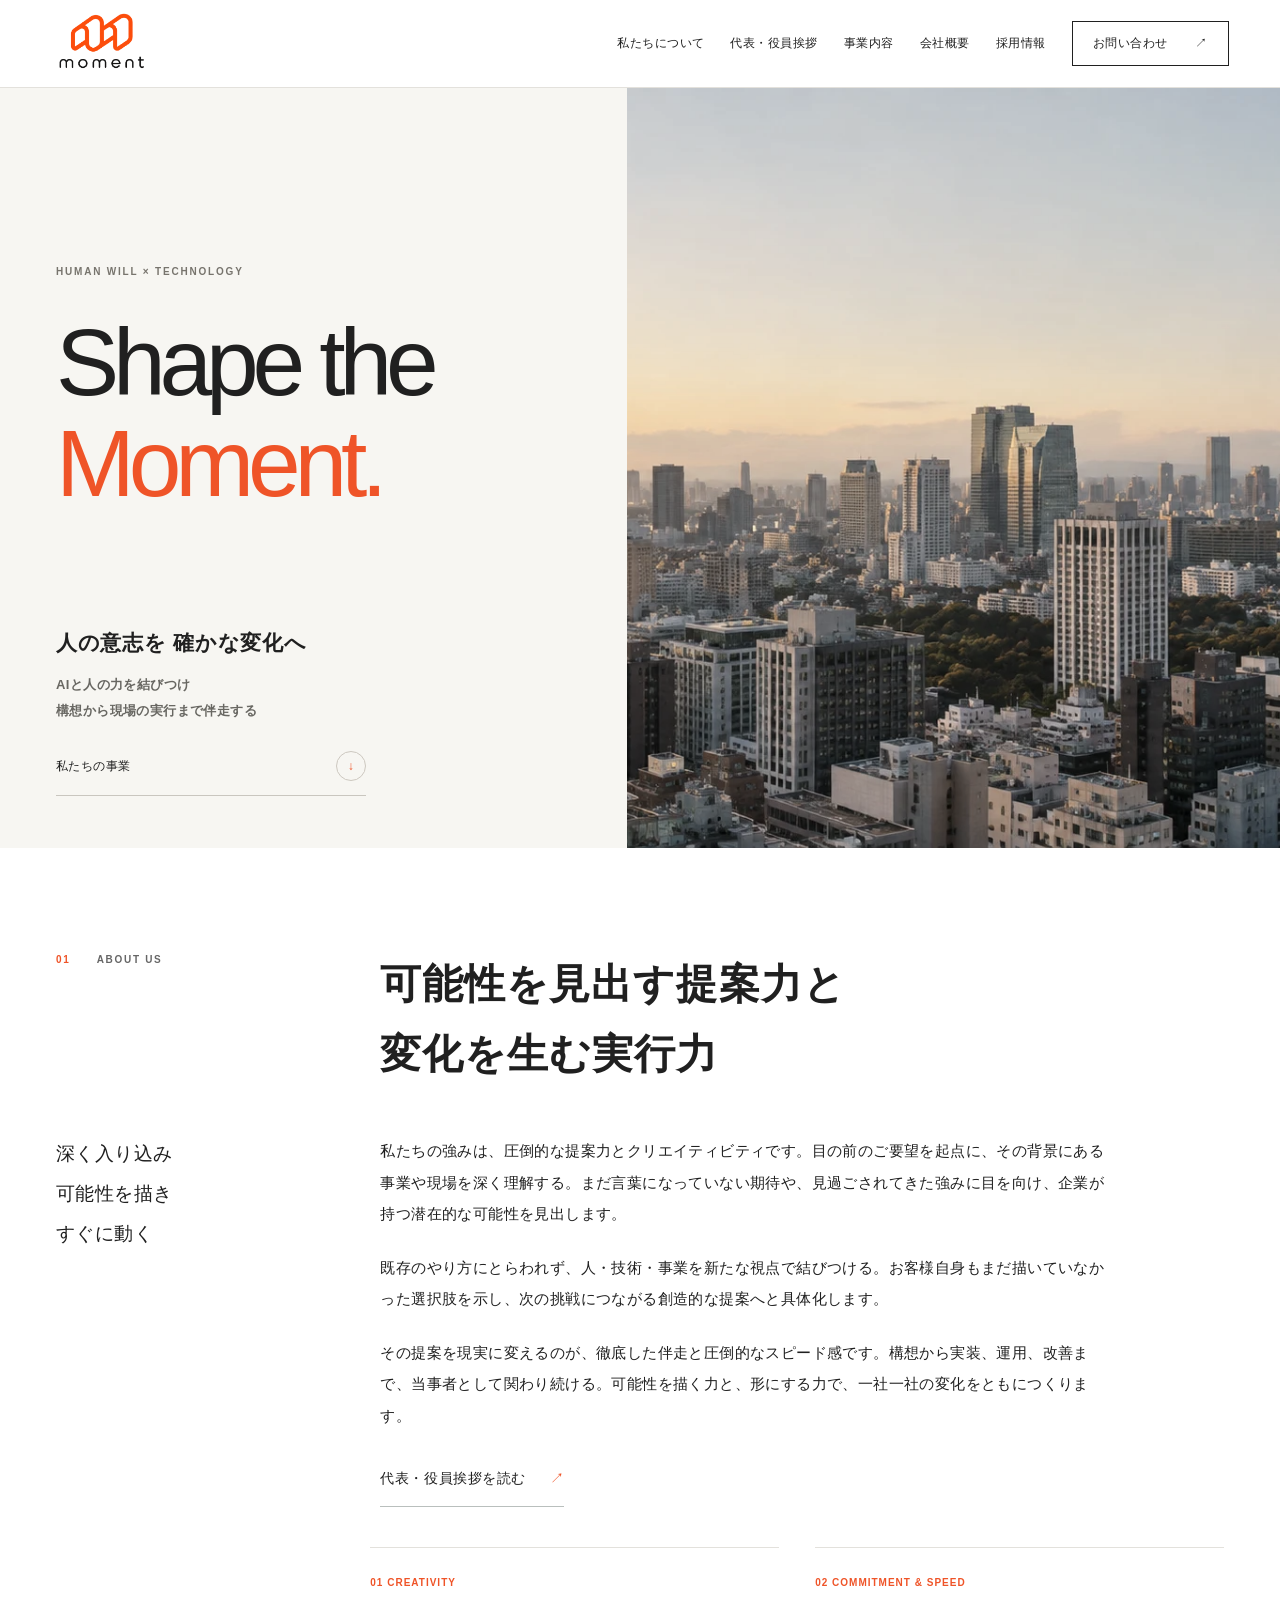
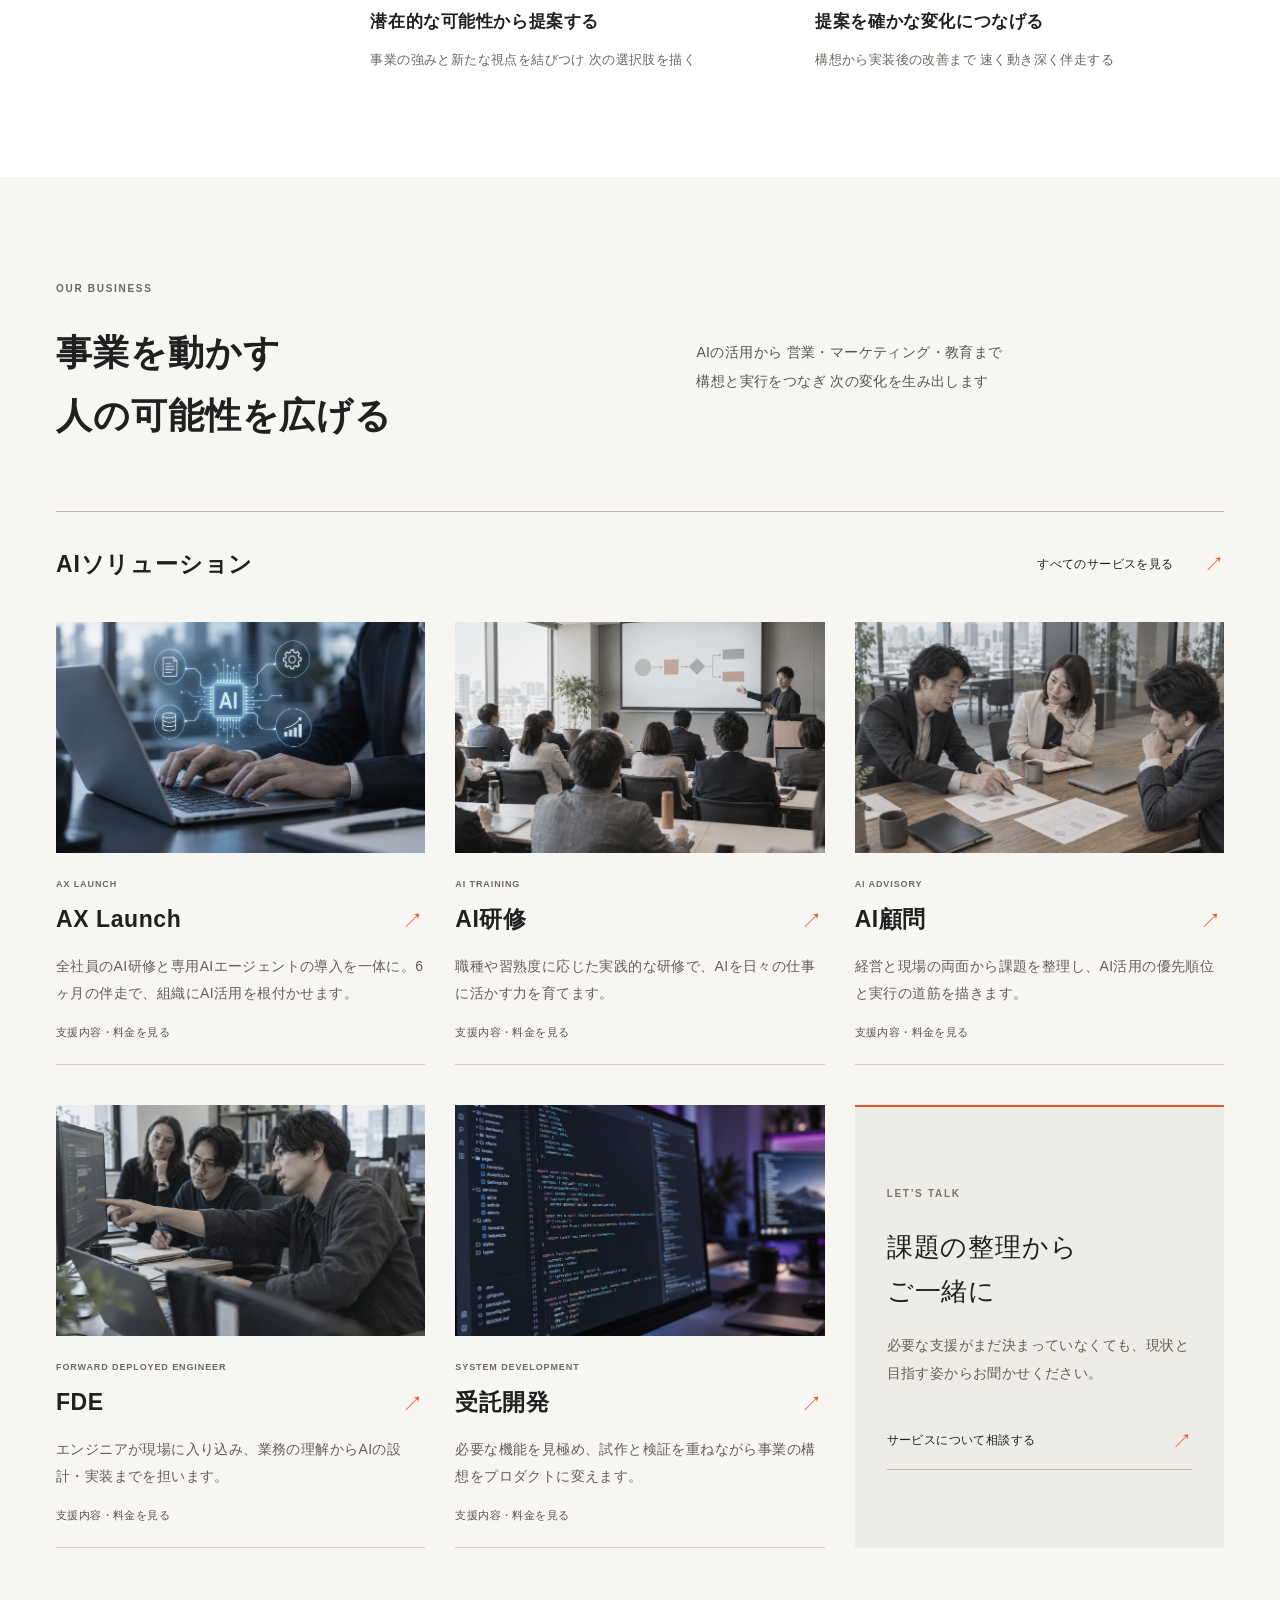
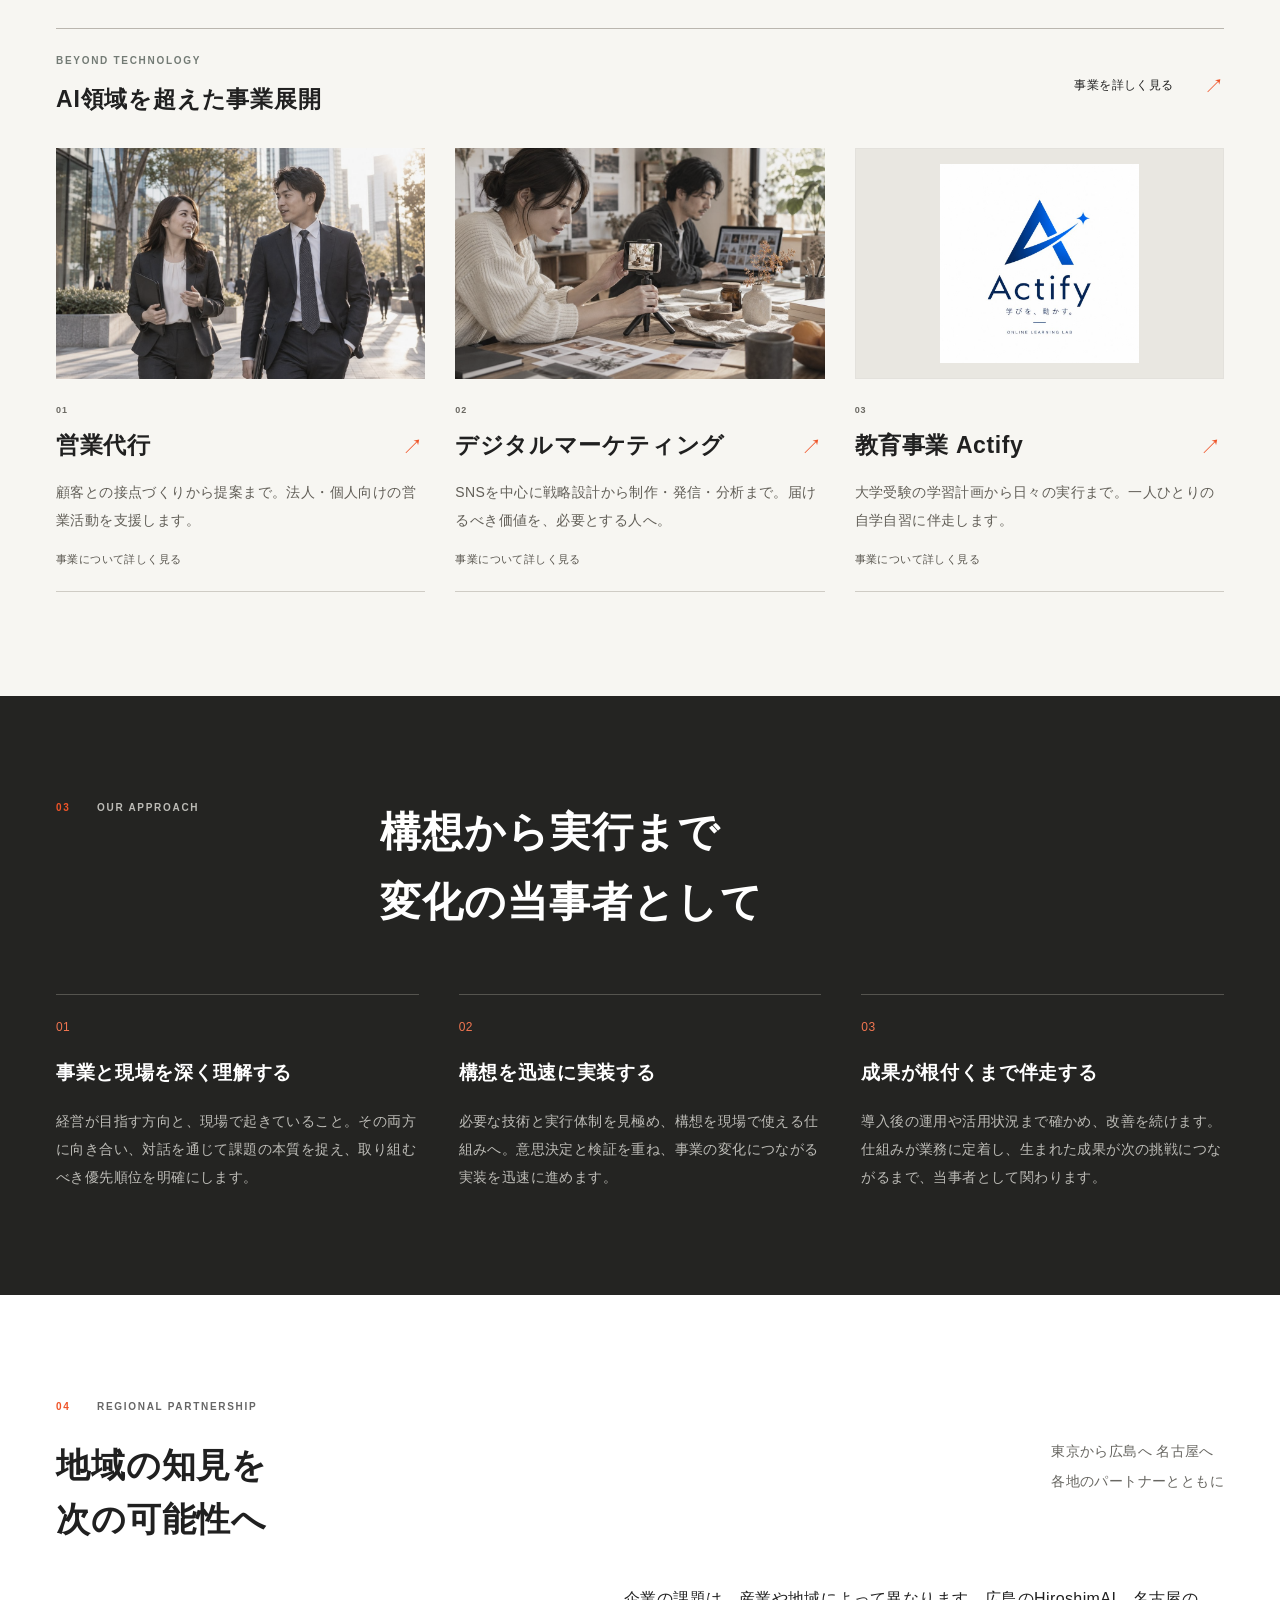
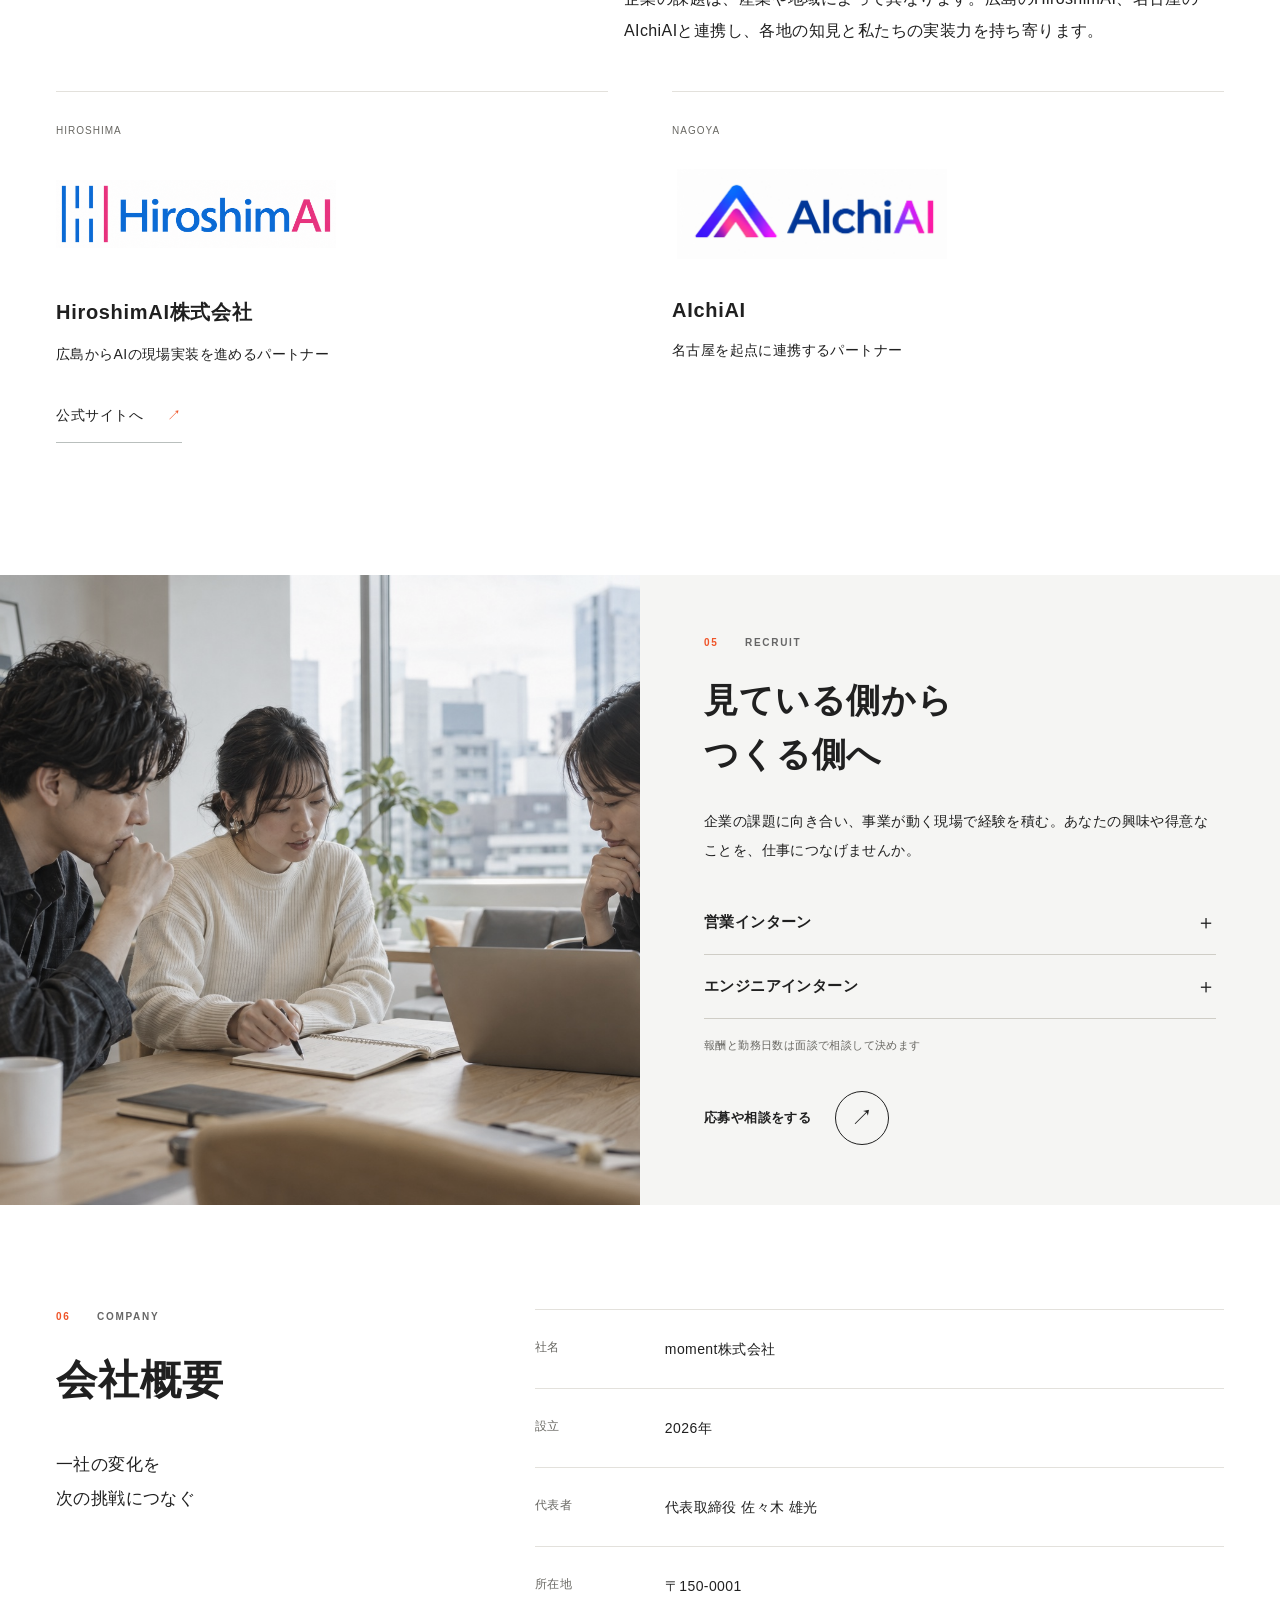
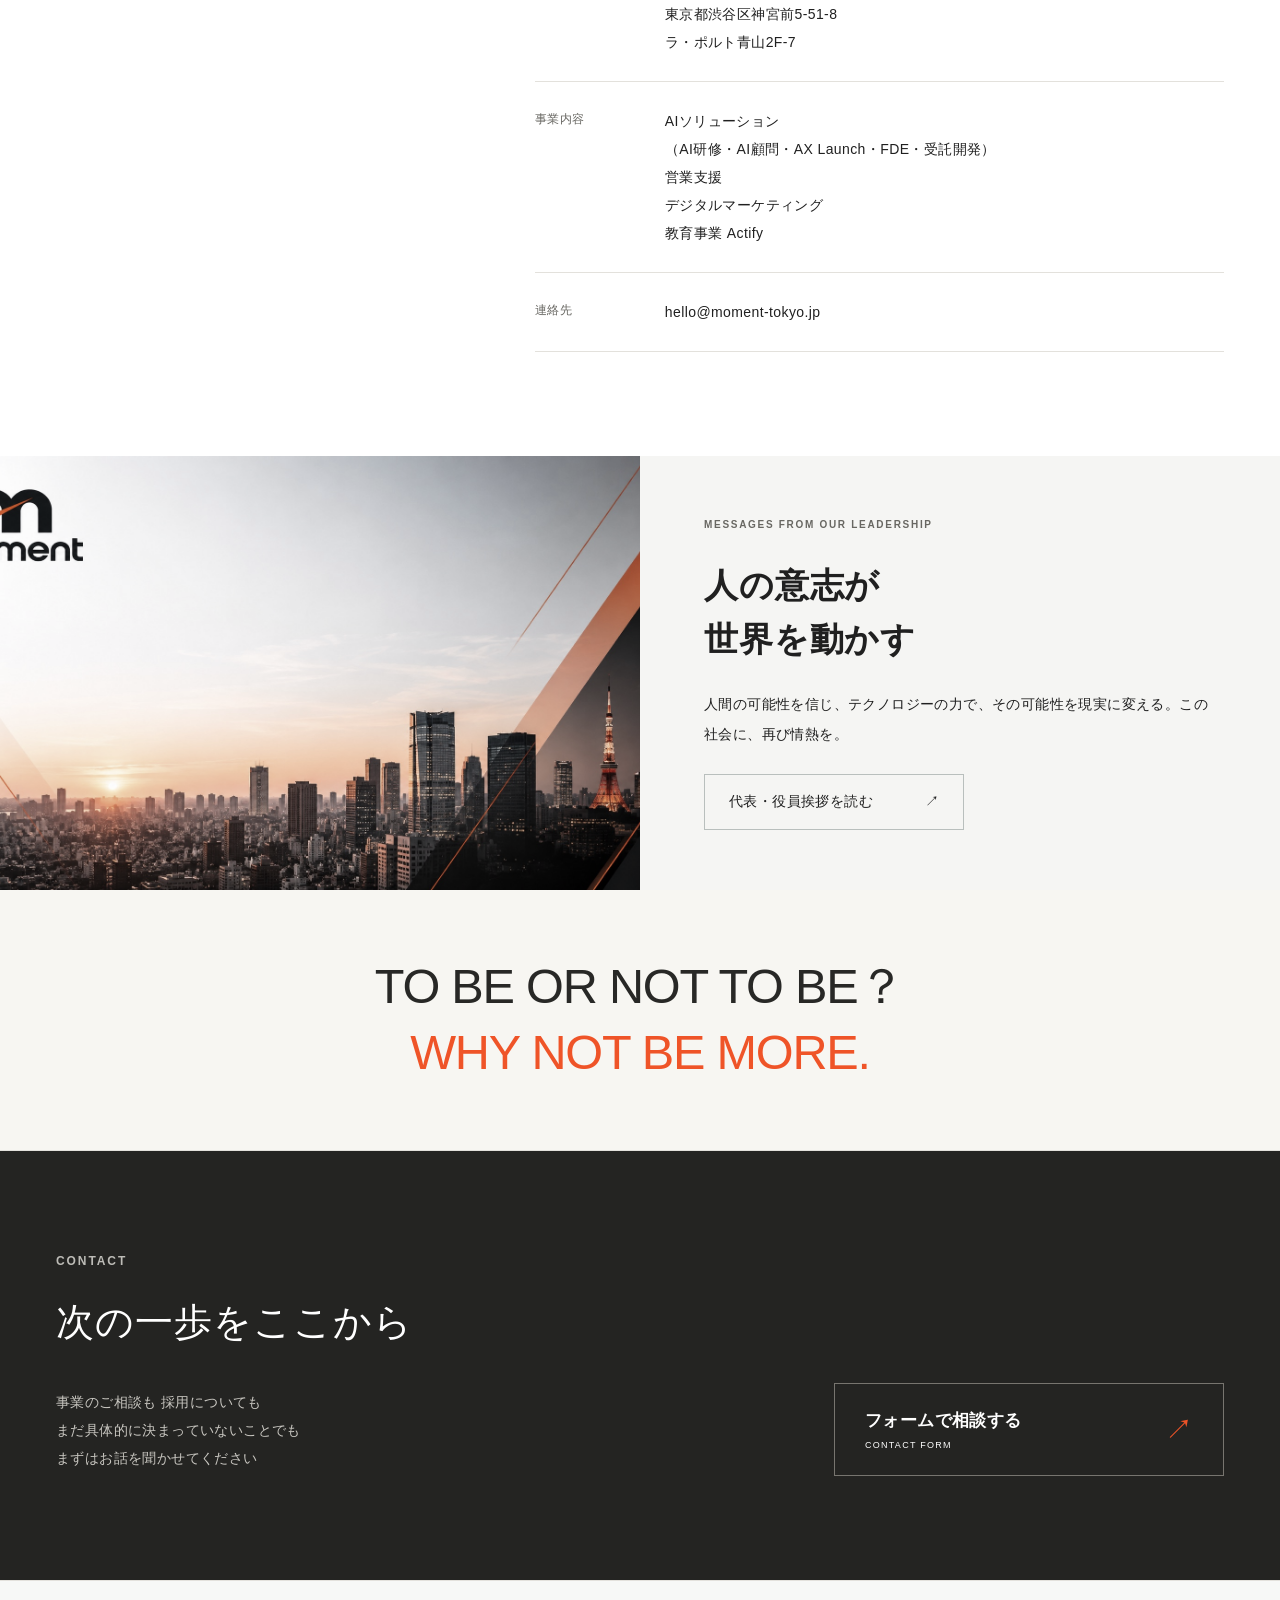
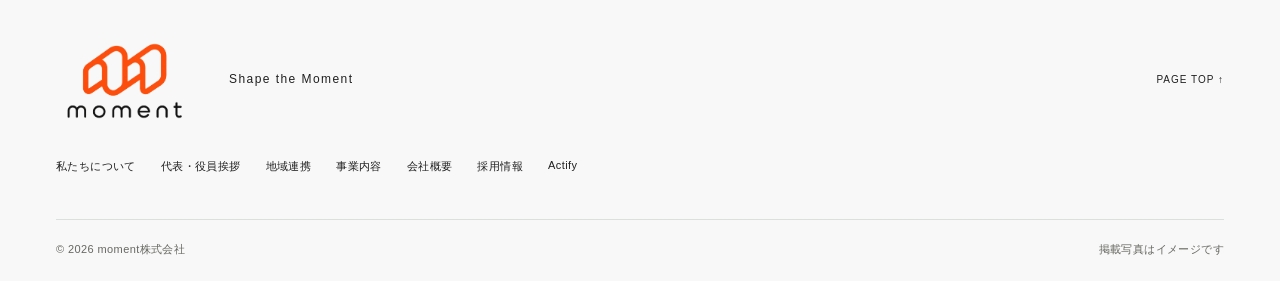
==== commit 6ab68e2f: "Restore the moment website to its state before the November 19 updates" ====
--- a/index.html
+++ b/index.html
@@ -1,83 +1,31 @@
-<!doctype html>
-<html lang="ja"><head>
-  <meta charset="utf-8"><meta name="viewport" content="width=device-width, initial-scale=1">
-  <title>moment株式会社｜Shape the Moment</title><meta name="description" content="moment株式会社はAI開発を主力とする東京・青山の会社です。現場での試作と実装から、店舗コンサルティングや教育、西麻布のバーに通じる私たちの考え方まで紹介します。">
-  <meta name="theme-color" content="#faf9f5"><link rel="canonical" href="https://moment-tokyo.jp/">
-  
-  <meta property="og:locale" content="ja_JP"><meta property="og:type" content="website"><meta property="og:site_name" content="moment株式会社">
-  <meta property="og:title" content="moment株式会社｜Shape the Moment"><meta property="og:description" content="moment株式会社はAI開発を主力とする東京・青山の会社です。現場での試作と実装から、店舗コンサルティングや教育、西麻布のバーに通じる私たちの考え方まで紹介します。"><meta property="og:url" content="https://moment-tokyo.jp/"><meta property="og:image" content="https://moment-tokyo.jp/assets/editorial/social.jpg">
-  <meta name="twitter:card" content="summary_large_image"><link rel="icon" href="/assets/editorial/icon.png" type="image/png">
-  <link rel="preload" as="image" href="/assets/editorial/coast.webp" media="(min-width: 701px)"><link rel="preload" as="image" href="/assets/editorial/coast-mobile-poster.webp" media="(max-width: 700px)"><link rel="preload" as="font" type="font/woff2" crossorigin href="/assets/editorial/instrument-sans.woff2"><link rel="stylesheet" href="/assets/editorial/site.css"><script defer src="/assets/editorial/site.js"></script>
-  <script type="application/ld+json">{"@context":"https://schema.org","@graph":[{"@type":"Organization","@id":"https://moment-tokyo.jp/#organization","name":"moment株式会社","url":"https://moment-tokyo.jp/","logo":"https://moment-tokyo.jp/moment-logo-transparent.webp","email":"hello@moment-tokyo.jp","address":{"@type":"PostalAddress","postalCode":"150-0001","addressRegion":"東京都","addressLocality":"渋谷区","streetAddress":"神宮前5-51-8 ラ・ポルト青山2F-7","addressCountry":"JP"}},{"@type":"WebSite","@id":"https://moment-tokyo.jp/#website","url":"https://moment-tokyo.jp/","name":"moment株式会社","inLanguage":"ja","publisher":{"@id":"https://moment-tokyo.jp/#organization"}},{"@type":"WebPage","@id":"https://moment-tokyo.jp/#webpage","url":"https://moment-tokyo.jp/","name":"Shape the Moment","inLanguage":"ja","isPartOf":{"@id":"https://moment-tokyo.jp/#website"}}]}</script>
-  <script async src="https://www.googletagmanager.com/gtag/js?id=G-D9J7B8Z6LR"></script>
-  <script>window.dataLayer=window.dataLayer||[];function gtag(){dataLayer.push(arguments)}gtag('js',new Date());gtag('config','G-D9J7B8Z6LR');</script>
-</head>
-<body class="home">
+<!doctype html><html lang="ja"><head>
+<!-- Google tag (gtag.js) -->
+<script async src="https://www.googletagmanager.com/gtag/js?id=G-D9J7B8Z6LR"></script>
+<script>
+  window.dataLayer = window.dataLayer || [];
+  function gtag(){dataLayer.push(arguments);}
+  gtag('js', new Date());
+
+  gtag('config', 'G-D9J7B8Z6LR');
+</script>
+<meta charset="utf-8"><meta name="viewport" content="width=device-width, initial-scale=1"><title>moment株式会社 | Shape the Moment</title><meta name="description" content="人の意志とテクノロジーで変化をつくる。momentはAI研修、AI顧問、AX Launch、FDE、受託開発によるAIソリューションを通じて、構想から現場の実行まで徹底して伴走します。"><meta name="theme-color" content="#f45124"><link rel="canonical" href="https://moment-tokyo.jp/"><link rel="icon" type="image/webp" href="/moment-logo-transparent.webp"><meta property="og:type" content="website"><meta property="og:title" content="moment株式会社"><meta property="og:description" content="Shape the Moment 人の意志とテクノロジーで変化をつくる"><meta property="og:url" content="https://moment-tokyo.jp/"><meta property="og:image" content="https://moment-tokyo.jp/moment-skyline-v4.webp"><link rel="stylesheet" href="/moment-redesign.css?v=20261008-shape"><link rel="stylesheet" href="/moment-shape.css?v=20261009-partners2"><script src="/moment-shape.js?v=20261008-solutions" defer></script><link rel="stylesheet" href="/moment-motion.css?v=20261011-all2"><script src="/moment-motion.js?v=20261112" defer></script><link rel="stylesheet" href="/moment-beyond.css?v=20261011"><link rel="stylesheet" href="/moment-brand.css?v=20261013-alpha"><link rel="preload" as="image" href="/moment-logo-transparent.webp"><style>.statement.statement-belief{display:flex;flex-direction:column;align-items:center;gap:.12em;margin-left:0;padding:clamp(28px,5vw,72px) 16px;font-size:clamp(20px,7vw,112px);font-weight:800;line-height:1.15;letter-spacing:-.045em;white-space:nowrap;text-align:center}.statement.statement-belief span:first-child{color:var(--ink)}.statement.statement-belief span:last-child{color:var(--orange)}</style><link rel="stylesheet" href="/moment-corporate.css?v=20261020"><link rel="stylesheet" href="/moment-refined.css?v=20261021b"><script src="/moment-refined.js?v=20261021" defer></script><link rel="stylesheet" href="/moment-polish.css?v=20261112"></head><body id="top" class="polished-home">
 <a class="skip" href="#main">本文へ移動</a>
-<header class="masthead" id="top">
-  <div class="mast-inner">
-    <a class="brand" href="/" aria-label="moment株式会社 ホーム"><span class="logo"><img class="logo-symbol" src="/assets/editorial/symbol.webp" width="88" height="54" alt=""><img class="logo-name" src="/assets/editorial/wordmark.webp" width="202" height="28" alt="moment"></span></a>
-    <nav class="desk-nav" aria-label="メインメニュー"><a href="/solutions">AI開発</a><a href="/#about">私たちの思想</a><a href="/message">代表・役員挨拶</a><a href="/services">事業紹介</a><a href="/about">会社概要</a><a href="/careers">採用情報</a><a class="nav-contact" href="/contact">お問い合わせ</a></nav>
-    <details class="menu"><summary aria-controls="navigation"><span>メニュー</span><i aria-hidden="true"></i></summary>
-      <nav id="navigation" aria-label="メインメニュー"><a href="/solutions">AI開発</a><a href="/#about">私たちの思想</a><a href="/message">代表・役員挨拶</a><a href="/services">事業紹介</a><a href="/about">会社概要</a><a href="/careers">採用情報</a><a class="nav-contact" href="/contact">お問い合わせ</a></nav>
-    </details>
-  </div>
-</header><main id="main"><section class="cover" aria-labelledby="cover-title">
-      <picture><source media="(max-width: 700px)" srcset="/assets/editorial/coast-mobile-poster.webp"><img class="cover-image" src="/assets/editorial/coast.webp" width="1536" height="1024" alt="" fetchpriority="high"></picture>
-      <video class="cover-film" data-wide="/assets/editorial/coast-film.mp4" data-phone="/assets/editorial/coast-film-mobile.mp4" aria-hidden="true" tabindex="-1" muted playsinline loop preload="none"></video>
-      <div class="cover-inner">
-        <h1 id="cover-title" lang="en" aria-label="Shape the Moment"><span class="cover-line"><span>Shape the</span></span> <span class="cover-line"><span>Moment</span></span></h1>
-        <div class="cover-floor"><a class="cover-cta" href="#services">AI開発について<i class="down-arrow" aria-hidden="true"></i></a>
-          <button class="film-toggle" type="button" aria-label="背景動画を再生" hidden><i aria-hidden="true"></i><span>再生</span></button></div>
-      </div></section><section class="ai-feature" id="services" aria-labelledby="ai-feature-title">
-      <div class="wrap ai-feature-inner">
-        <div class="ai-copy reveal"><p class="eyebrow" lang="en">AI development</p>
-          <h2 id="ai-feature-title">AI開発</h2>
-          <p class="ai-lead">仕事を知ることから<br>開発が始まる</p>
-          <p>図面から見積もりを出す。社内に散らばった資料から答えを探す。momentは、そこで働く人に仕事の手順を聞くところからAIを開発します。試作品を一緒に使い、どこを任せ、どの判断を人の手に残すかを決めていきます。</p>
-          <a class="text-link" href="/solutions">AI開発の支援内容を見る<i class="direction" aria-hidden="true"></i></a>
-        </div>
-        <figure class="plate ai-plate reveal"><img src="/assets/editorial/development-study.webp" alt="オレンジの部材を中心にパーツが組み合う立体模型" loading="lazy" decoding="async" width="1080" height="720"></figure>
-        <nav class="ai-links" aria-label="AI開発の支援メニュー">
-          <a id="development" href="/solutions#development">受託開発<i class="direction" aria-hidden="true"></i></a>
-          <a id="fde" href="/solutions#fde">現場での開発支援 <span>FDE</span><i class="direction" aria-hidden="true"></i></a>
-          <a id="advisory" href="/solutions#advisory">AI顧問<i class="direction" aria-hidden="true"></i></a>
-          <a id="training" href="/solutions#training">AI研修<i class="direction" aria-hidden="true"></i></a>
-        </nav>
-      </div></section><section class="statement wrap" id="about">
-      <div class="statement-title reveal"><p class="eyebrow" lang="en">Our philosophy</p><h2>何を望むかは<br>自分で決める</h2></div>
-      <div class="statement-copy reveal"><p>「本当はこうしたい」と口にする前に、<br class="wide">それが評価されるかを考えてしまう。</p>
-        <p>そこで言いそびれた願いを、私たちは聞きたいと思っています。一人の願いが仕事のやり方を変え、誰かの選択肢を増やすことがある。人と技術の出会いから、その最初の一歩を一緒につくります。</p>
-      </div></section>
-      <section class="letter-panel wrap" id="representative">
-      <figure class="plate letter-plate reveal"><img src="/assets/editorial/thread.webp" alt="紙の上で二人の手が一本のオレンジ色の糸を張る" loading="lazy" decoding="async" width="1080" height="1350"></figure>
-      <div class="letter-copy reveal"><p class="eyebrow" lang="en">Founder’s letter</p><h2>自分の人生を<br>誰が書くのか</h2>
-        <p>技術のおかげで一時間早く仕事を終えられたら、その一時間を何に使いたいか。代表の佐々木が、働く人の手に残したい選択と、momentを経営する理由を綴ります。</p>
-        <div class="signature-line"><span>代表取締役</span> 佐々木 雄光</div><a class="text-link" href="/message">代表・役員挨拶を読む<i class="direction" aria-hidden="true"></i></a>
-      </div></section><section class="method with-plate wrap" id="approach"><div class="reveal"><p class="eyebrow" lang="en">Approach</p><h2>まだ依頼に<br>なっていないこと</h2></div><div class="flow-copy reveal"><p>「この作業を減らしたい」と聞いたら、その時間が戻ったときに何をしたいのかも伺います。お客様自身がまだ言葉にしていない可能性に、提案の出発点があるからです。</p><p>仮説が生まれたら、その場で描き、小さくつくり、使う人に渡す。返ってきた反応をもとに手を入れる。現場に深く関わることが、私たちの創造力と実行の速さを支えています。</p></div></section><div class="wrap human-landscape"><figure class="plate crossing reveal"><img src="/assets/editorial/crossing.webp" alt="交差する歩道橋を二人が別々の方向から歩く" loading="lazy" decoding="async" width="1440" height="960"></figure></div><section class="other-business" id="beyond" aria-labelledby="other-title"><div class="wrap">
-      <header class="other-intro reveal"><p class="eyebrow" lang="en">Beyond AI</p><h2 id="other-title">その他の事業</h2></header>
-      <div class="business-notes">
-        <article class="business-note" id="store-consulting"><span class="anchor-alias" id="sales" aria-hidden="true"></span>
-          <figure class="plate note-image"><img src="/assets/editorial/neighbourhood-store.webp" alt="通りに面した店舗の外観" loading="lazy" decoding="async" width="1080" height="720"></figure>
-          <div><h3>店舗コンサルティング</h3><p>近くのお店を検索した人が、営業時間やメニューを確かめ、そのまま予約できるように。SEO・MEO・AIOを軸に、公式サイトや地図に載る情報と予約までの流れを整えます。</p>
-          <div class="inline-actions"><a class="text-link" href="/business#store-consulting">店舗コンサルティングの内容<i class="direction" aria-hidden="true"></i></a><span id="digital-marketing"><a class="text-link" href="/business#digital-marketing">SNSの企画・運用<i class="direction" aria-hidden="true"></i></a></span></div></div>
-        </article>
-        <article class="business-note" id="actify">
-          <figure class="plate note-image note-logo"><img src="/beyond-actify.jpg" alt="Actify" loading="lazy" decoding="async" width="480" height="320"></figure>
-          <div><h3>教育事業 Actify</h3><p>大学受験を通して、自分で学び方を決める力を育てる。生徒とコーチが一対一で、学習の計画と振り返りを重ねます。</p>
-          <a class="text-link" href="https://actify.moment-tokyo.jp/">Actify公式サイト<i class="direction" aria-hidden="true"></i></a></div>
-        </article>
-        <article class="business-note" id="lbrora">
-          <figure class="plate note-image bar-logo"><img src="/assets/editorial/lbrora-logo.webp" alt="LBRORA PRIVATE BAR" loading="lazy" decoding="async" width="680" height="680"></figure>
-          <div><h3>西麻布のバー LBRORA</h3><p>ルブローラは東京・西麻布に準備している十席のプライベートバーです。ひとりで飲む夜も、隣り合った誰かと話す夜も、自分のペースで過ごせるカウンターをつくります。</p>
-          <p class="opening-note"><time datetime="2026-12-04">2026年12月4日</time> オープン予定</p><a class="text-link" href="/message#lbrora">LBRORAに込める思い<i class="direction" aria-hidden="true"></i></a></div>
-        </article>
-      </div></div></section><section class="connections"><div class="wrap"><div class="connections-intro reveal"><p class="eyebrow" lang="en">Company</p><h2>momentについて</h2></div>
-    <div class="connections-grid"><article id="company"><h3>会社概要</h3><p>会社情報と東京・青山の所在地をご案内します。</p><a class="text-link" href="/about">会社情報を見る<i class="direction" aria-hidden="true"></i></a></article>
-    <article id="regional"><h3>地域との連携</h3><p>広島のHiroshimAIと愛知のAIchiAI。地域の産業を知るパートナーを紹介します。</p><a class="text-link" href="/about#regional">パートナーを見る<i class="direction" aria-hidden="true"></i></a></article>
-    <article id="careers"><h3>採用情報</h3><p>お客様の声を聞き、自分の手で仕事の仕組みをつくりたい方へ。</p><a class="text-link" href="/careers">募集内容を見る<i class="direction" aria-hidden="true"></i></a></article></div></div></section></main>
-<footer class="footer"><div class="wrap"><div class="foot-inquiry" id="contact"><h2><a href="/contact">お問い合わせ<i class="direction" aria-hidden="true"></i></a></h2></div>
-  <div class="footer-base"><a href="/" aria-label="moment株式会社 ホーム"><span class="logo"><img class="logo-symbol" src="/assets/editorial/symbol.webp" width="88" height="54" alt=""><img class="logo-name" src="/assets/editorial/wordmark.webp" width="202" height="28" alt="moment"></span></a>
-  <nav aria-label="フッターメニュー"><a href="/about">会社概要</a><a href="/news">お知らせ</a><a href="/careers">採用情報</a><a href="/privacy">プライバシーポリシー</a></nav>
-  <small lang="en">© moment Inc.</small></div></div></footer>
-</body></html>
+<header class="header"><a class="brand" href="#top" aria-label="moment トップ"><span class="brand-art"><img src="/moment-logo-transparent.webp" alt="moment" width="1460" height="1072"></span></a><nav id="navigation" aria-label="メインナビゲーション"><a href="#about">私たちについて</a><a href="/message.html">代表・役員挨拶</a><a href="#services">事業内容</a><a href="#company">会社概要</a><a href="#careers">採用情報</a><a href="/contact" class="nav-contact">お問い合わせ <span aria-hidden="true">↗</span></a></nav><button class="menu" aria-controls="navigation" aria-expanded="false" aria-label="メニューを開く"><span></span><span></span></button></header>
+<main id="main"><section class="editorial-hero"><img src="/moment-skyline-v4.webp" alt="" width="1942" height="809" fetchpriority="high" class="editorial-hero-image"><div class="hero-surface"></div><div class="wrap hero-title"><p class="eyebrow">HUMAN WILL × TECHNOLOGY</p><h1>Shape the<br><span>Moment.</span></h1></div><div class="wrap hero-caption"><div><p class="hero-message">人の意志を 確かな変化へ</p><p class="hero-description">AIと人の力を結びつけ<br>構想から現場の実行まで伴走する</p></div><a href="#services" class="hero-cta">私たちの事業<span aria-hidden="true">↓</span></a></div></section>
+<section class="intro section" id="about"><div class="wrap"><div class="section-head"><p class="eyebrow"><span>01</span> ABOUT US</p><h2><span class="focus-line" style="--line-delay:0ms"><span>可能性を見出す提案力と</span></span>
+<span class="focus-line" style="--line-delay:150ms"><span>変化を生む実行力</span></span></h2></div><div class="intro-grid"><p class="large-copy"><span class="focus-line" style="--line-delay:0ms"><span>深く入り込み</span></span>
+<span class="focus-line" style="--line-delay:150ms"><span>可能性を描き</span></span>
+<span class="focus-line" style="--line-delay:300ms"><span>すぐに動く</span></span></p><div class="body-copy"><p>私たちの強みは、圧倒的な提案力とクリエイティビティです。目の前のご要望を起点に、その背景にある事業や現場を深く理解する。まだ言葉になっていない期待や、見過ごされてきた強みに目を向け、企業が持つ潜在的な可能性を見出します。</p><p>既存のやり方にとらわれず、人・技術・事業を新たな視点で結びつける。お客様自身もまだ描いていなかった選択肢を示し、次の挑戦につながる創造的な提案へと具体化します。</p><p>その提案を現実に変えるのが、徹底した伴走と圧倒的なスピード感です。構想から実装、運用、改善まで、当事者として関わり続ける。可能性を描く力と、形にする力で、一社一社の変化をともにつくります。</p><a class="text-link" href="/message.html">代表・役員挨拶を読む <span aria-hidden="true">↗</span></a></div></div><div class="about-promises"><div><span>01 CREATIVITY</span><h3>潜在的な可能性から提案する</h3><p>事業の強みと新たな視点を結びつけ 次の選択肢を描く</p></div><div><span>02 COMMITMENT &amp; SPEED</span><h3>提案を確かな変化につなげる</h3><p>構想から実装後の改善まで 速く動き深く伴走する</p></div></div></div></section>
+
+<section class="business-overview section" id="services"><div class="wrap"><div class="editorial-heading"><div><p class="eyebrow">OUR BUSINESS</p><h2>事業を動かす<br>人の可能性を広げる</h2></div><p>AIの活用から 営業・マーケティング・教育まで<br>構想と実行をつなぎ 次の変化を生み出します</p></div><div class="business-group-title"><h3>AIソリューション</h3><a href="/solutions" class="arrow-link">すべてのサービスを見る<span aria-hidden="true">↗</span></a></div><div class="business-card-grid"><article class="business-card" id="ax-launch"><a href="/ax-launch"><figure><img src="/ax-launch-ai.jpg" width="1536" height="1024" alt="AIによる業務連携のイメージ" loading="lazy"></figure><div class="business-card-copy"><p class="eyebrow">AX LAUNCH</p><div class="card-title"><h3>AX Launch</h3><span class="circle-arrow" aria-hidden="true">↗</span></div><p>全社員のAI研修と専用AIエージェントの導入を一体に。6ヶ月の伴走で、組織にAI活用を根付かせます。</p><span class="card-more">支援内容・料金を見る</span></div></a></article><article class="business-card" id="training"><a href="/solutions#training"><figure><img src="/ai-training-seminar.jpg" alt="集団に向けてAI活用セミナーを行う講師のイメージ" width="1536" height="1024" loading="lazy"></figure><div class="business-card-copy"><p class="eyebrow">AI TRAINING</p><div class="card-title"><h3>AI研修</h3><span class="circle-arrow" aria-hidden="true">↗</span></div><p>職種や習熟度に応じた実践的な研修で、AIを日々の仕事に活かす力を育てます。</p><span class="card-more">支援内容・料金を見る</span></div></a></article><article class="business-card" id="advisory"><a href="/solutions#advisory"><figure><img src="/ai-advisory-dialogue.jpg" alt="事業課題とAI活用の方針を話し合うイメージ" loading="lazy" width="1536" height="1024"></figure><div class="business-card-copy"><p class="eyebrow">AI ADVISORY</p><div class="card-title"><h3>AI顧問</h3><span class="circle-arrow" aria-hidden="true">↗</span></div><p>経営と現場の両面から課題を整理し、AI活用の優先順位と実行の道筋を描きます。</p><span class="card-more">支援内容・料金を見る</span></div></a></article><article class="business-card" id="fde"><a href="/solutions#fde"><figure><img src="/fde-onsite-engineering.jpg" alt="エンジニアが現場の担当者と画面を確認し実装を進めるイメージ" loading="lazy" width="1536" height="1024"></figure><div class="business-card-copy"><p class="eyebrow">FORWARD DEPLOYED ENGINEER</p><div class="card-title"><h3>FDE</h3><span class="circle-arrow" aria-hidden="true">↗</span></div><p>エンジニアが現場に入り込み、業務の理解からAIの設計・実装までを担います。</p><span class="card-more">支援内容・料金を見る</span></div></a></article><article class="business-card" id="development"><a href="/solutions#development"><figure><img src="/development-code.jpg" alt="コードを表示したシステム開発画面のイメージ" width="1536" height="1024" loading="lazy"></figure><div class="business-card-copy"><p class="eyebrow">SYSTEM DEVELOPMENT</p><div class="card-title"><h3>受託開発</h3><span class="circle-arrow" aria-hidden="true">↗</span></div><p>必要な機能を見極め、試作と検証を重ねながら事業の構想をプロダクトに変えます。</p><span class="card-more">支援内容・料金を見る</span></div></a></article><article class="business-consult"><p class="eyebrow">LET’S TALK</p><h3>課題の整理から<br>ご一緒に</h3><p>必要な支援がまだ決まっていなくても、現状と目指す姿からお聞かせください。</p><a href="/contact" class="arrow-link">サービスについて相談する <span aria-hidden="true">↗</span></a></article></div><div class="beyond-overview" id="beyond"><div class="business-group-title"><div><p class="eyebrow">BEYOND TECHNOLOGY</p><h3>AI領域を超えた事業展開</h3></div><a href="/business" class="arrow-link">事業を詳しく見る<span aria-hidden="true">↗</span></a></div><div class="beyond-overview-grid"><article class="business-card" id="sales"><a href="/business#sales"><figure class=""><img src="/beyond-sales.jpg" width="1536" height="1024" loading="lazy" alt="屋外で商談先へ向かうビジネスパートナーのイメージ"></figure><div class="business-card-copy"><p class="eyebrow">01</p><div class="card-title"><h3>営業代行</h3><span class="circle-arrow" aria-hidden="true">↗</span></div><p>顧客との接点づくりから提案まで。法人・個人向けの営業活動を支援します。</p><span class="card-more">事業について詳しく見る</span></div></a></article><article class="business-card" id="digital-marketing"><a href="/business#digital-marketing"><figure class=""><img src="/beyond-marketing.jpg" width="1536" height="1024" loading="lazy" alt="SNSコンテンツを企画し撮影するチームのイメージ"></figure><div class="business-card-copy"><p class="eyebrow">02</p><div class="card-title"><h3>デジタルマーケティング</h3><span class="circle-arrow" aria-hidden="true">↗</span></div><p>SNSを中心に戦略設計から制作・発信・分析まで。届けるべき価値を、必要とする人へ。</p><span class="card-more">事業について詳しく見る</span></div></a></article><article class="business-card" id="actify"><a href="/business#actify"><figure class="logo-figure"><img src="/beyond-actify.jpg" width="1536" height="1024" loading="lazy" alt="Actify 学びを動かす"></figure><div class="business-card-copy"><p class="eyebrow">03</p><div class="card-title"><h3>教育事業 Actify</h3><span class="circle-arrow" aria-hidden="true">↗</span></div><p>大学受験の学習計画から日々の実行まで。一人ひとりの自学自習に伴走します。</p><span class="card-more">事業について詳しく見る</span></div></a></article></div></div></div></section>
+<section class="approach section" id="approach"><div class="wrap"><div class="section-head"><p class="eyebrow"><span>03</span> OUR APPROACH</p><h2><span class="focus-line" style="--line-delay:0ms"><span>構想から実行まで</span></span>
+<span class="focus-line" style="--line-delay:150ms"><span>変化の当事者として</span></span></h2></div><div class="approach-grid"><article><span>01</span><h3>事業と現場を深く理解する</h3><p>経営が目指す方向と、現場で起きていること。その両方に向き合い、対話を通じて課題の本質を捉え、取り組むべき優先順位を明確にします。</p></article><article><span>02</span><h3>構想を迅速に実装する</h3><p>必要な技術と実行体制を見極め、構想を現場で使える仕組みへ。意思決定と検証を重ね、事業の変化につながる実装を迅速に進めます。</p></article><article><span>03</span><h3>成果が根付くまで伴走する</h3><p>導入後の運用や活用状況まで確かめ、改善を続けます。仕組みが業務に定着し、生まれた成果が次の挑戦につながるまで、当事者として関わります。</p></article></div></div></section>
+<section class="regional section" id="regional"><div class="wrap"><div class="section-head split-head"><div><p class="eyebrow"><span>04</span> REGIONAL PARTNERSHIP</p><h2>地域の知見を<br>次の可能性へ</h2></div><p>東京から広島へ 名古屋へ<br>各地のパートナーとともに</p></div><div class="regional-copy"><p>企業の課題は、産業や地域によって異なります。広島のHiroshimAI、名古屋のAIchiAIと連携し、各地の知見と私たちの実装力を持ち寄ります。</p></div><div class="partners"><article><span>HIROSHIMA</span><div class="partner-logo"><img src="/hiroshimai-logo.png" alt="HiroshimAI" loading="lazy"></div><h3>HiroshimAI株式会社</h3><p>広島からAIの現場実装を進めるパートナー</p><a class="text-link" href="https://hiroshimai.co.jp/">公式サイトへ <span aria-hidden="true">↗</span></a></article><article><span>NAGOYA</span><div class="partner-logo"><img src="/aichiai-white.jpg" alt="AIchiAI" loading="lazy"></div><h3>AIchiAI</h3><p>名古屋を起点に連携するパートナー</p></article></div></div></section>
+<section class="recruit" id="careers"><figure><img src="/moment-team.jpg" width="1536" height="1024" alt="テーブルを囲んで学び合う若手メンバーのイメージ" loading="lazy"></figure><div class="recruit-copy"><p class="eyebrow"><span>05</span> RECRUIT</p><h2>見ている側から<br>つくる側へ</h2><p>企業の課題に向き合い、事業が動く現場で経験を積む。あなたの興味や得意なことを、仕事につなげませんか。</p><div class="roles"><details><summary>営業インターン<span aria-hidden="true">＋</span></summary><p>法人向けアウトバウンド営業を担当。テレアポやイベント営業などで顧客との接点をつくり、先輩の商談にも同席します。</p></details><details><summary>エンジニアインターン<span aria-hidden="true">＋</span></summary><p>案件の初期段階から、課題の理解や設計・開発に関わります。リモートでの参加も可能です。</p></details></div><p class="small">報酬と勤務日数は面談で相談して決めます</p><a class="round-link" href="mailto:hello@moment-tokyo.jp?subject=学生インターンについて"><span>応募や相談をする</span><b aria-hidden="true">↗</b></a></div></section>
+<section class="company section" id="company"><div class="wrap company-grid"><div class="section-head"><p class="eyebrow"><span>06</span> COMPANY</p><h2>会社概要</h2><p class="company-note">一社の変化を<br>次の挑戦につなぐ</p></div><dl><div><dt>社名</dt><dd>moment株式会社</dd></div><div><dt>設立</dt><dd>2026年</dd></div><div><dt>代表者</dt><dd>代表取締役 佐々木 雄光</dd></div><div><dt>所在地</dt><dd>〒150-0001<br>東京都渋谷区神宮前5-51-8<br>ラ・ポルト青山2F-7</dd></div><div><dt>事業内容</dt><dd>AIソリューション<br>（AI研修・AI顧問・AX Launch・FDE・受託開発）<br>営業支援<br>デジタルマーケティング<br>教育事業 Actify</dd></div><div><dt>連絡先</dt><dd><a href="mailto:hello@moment-tokyo.jp">hello@moment-tokyo.jp</a></dd></div></dl></div></section>
+<section class="message-teaser reveal" id="representative"><div class="message-teaser-photo"><img src="/moment-city.jpg" alt="東京の街並み" loading="lazy"></div><div class="message-teaser-copy"><p class="eyebrow">MESSAGES FROM OUR LEADERSHIP</p><h2>人の意志が<br>世界を動かす</h2><p>人間の可能性を信じ、テクノロジーの力で、その可能性を現実に変える。この社会に、再び情熱を。</p><a class="pill-link" href="/message.html">代表・役員挨拶を読む <span>↗</span></a></div></section><div class="statement statement-belief"><span>TO BE OR NOT TO BE？</span><span>WHY NOT BE MORE.</span></div><section class="contact section" id="contact"><div class="wrap"><p class="eyebrow">CONTACT</p><h2>次の一歩を<br>ここから</h2><div class="contact-bottom"><p>事業のご相談も 採用についても<br>まだ具体的に決まっていないことでも<br>まずはお話を聞かせてください</p><a href="/contact" class="contact-link"><span>フォームで相談する<small>CONTACT FORM</small></span><b aria-hidden="true">↗</b></a></div></div></section></main>
+<footer><div class="wrap"><div class="footer-top"><a href="#top" aria-label="moment トップ"><span class="brand-art"><img src="/moment-logo-transparent.webp" alt="moment" width="1460" height="1072"></span></a><p>Shape the Moment</p><a href="#top" class="back-top">PAGE TOP ↑</a></div><nav aria-label="フッター"><a href="#about">私たちについて</a><a href="/message.html">代表・役員挨拶</a><a href="#regional">地域連携</a><a href="#services">事業内容</a><a href="#company">会社概要</a><a href="#careers">採用情報</a><a href="https://actify.moment-tokyo.jp/">Actify</a></nav><div class="footer-bottom"><small>© 2026 moment株式会社</small><small>掲載写真はイメージです</small></div></div></footer>
+<script src="/moment-logo-intro.js?v=20261013-alpha" defer></script></body></html>
+
+
+
--- a/moment-redesign.css
+++ b/moment-redesign.css
@@ -0,0 +1,21 @@
+:root{--ink:#191919;--paper:#fbfaf7;--orange:#f45124;--line:#deddd7;--muted:#65645f}*{box-sizing:border-box}html{scroll-behavior:smooth;scroll-padding-top:115px}body{margin:0;color:var(--ink);background:var(--paper);font-family:'Helvetica Neue',Arial,'Hiragino Kaku Gothic ProN','Yu Gothic',Meiryo,sans-serif;-webkit-font-smoothing:antialiased}a{color:inherit;text-decoration:none}button{font:inherit}img{display:block;max-width:100%;height:auto}figure,p,h1,h2,h3,h4,h5{margin:0}a,button,summary{-webkit-tap-highlight-color:transparent}a:focus-visible,button:focus-visible,summary:focus-visible{outline:3px solid var(--orange);outline-offset:6px}.wrap{width:min(1180px,calc(100% - 112px));margin:auto}.section{padding:130px 0}.eyebrow{font-size:12px;font-weight:700;letter-spacing:.12em;line-height:1.7}.eyebrow span{color:var(--orange);margin-right:20px}h1,h2,h3,h4,h5{font-weight:700}h2{font-size:clamp(36px,4.3vw,60px);line-height:1.55;letter-spacing:.015em}.section-head h2{margin-top:28px}p{line-height:1.95}.skip{position:fixed;top:-80px;left:20px;padding:15px;background:white;z-index:100}.skip:focus{top:10px}.header{position:absolute;top:24px;left:28px;right:28px;min-height:88px;display:flex;align-items:center;justify-content:space-between;padding:10px 28px;background:#fff;border-radius:8px;z-index:20}.brand{width:136px;height:64px;display:flex;align-items:center}.brand img{width:118px;height:70px;object-fit:contain}.header nav{display:flex;align-items:center;gap:34px;font-size:12px;font-weight:700}.header nav a{padding:12px 0}.header .nav-contact{padding:17px 20px;background:var(--ink);color:white}.nav-contact span{margin-left:28px}.menu{display:none}.hero{min-height:850px;position:relative;overflow:hidden;padding:205px 6% 95px;isolation:isolate}.hero-copy{width:58%;position:relative;z-index:2}.hero .eyebrow{color:var(--orange)}h1{font-size:clamp(48px,5.35vw,82px);line-height:1.48;letter-spacing:-.045em;margin:26px 0 26px}h1 em{font-style:normal;color:var(--orange)}.hero-description{font-size:16px;font-weight:600;line-height:2.15}.round-link{display:inline-flex;align-items:center;gap:24px;font-size:13px;font-weight:700;margin-top:35px}.round-link b{display:grid;place-items:center;border:1px solid currentColor;border-radius:50%;width:54px;height:54px;font-size:22px;font-weight:400;transition:background .2s,color .2s}.round-link:hover b{background:var(--ink);color:white}.hero-photo{position:absolute;right:0;top:160px;width:43%;height:580px;z-index:0}.hero-photo img{width:100%;height:100%;object-fit:cover;object-position:52% center;border-radius:100px 0 0 0}.hero-photo figcaption{position:absolute;bottom:18px;right:24px;color:white;font-size:10px;letter-spacing:.15em;text-shadow:0 1px 5px #222}.hero-bottom{position:absolute;bottom:36px;left:6%;right:4%;display:flex;justify-content:space-between;font-size:10px;font-weight:700;letter-spacing:.1em}.hero-line{position:absolute;width:210px;height:28px;background:var(--orange);transform:rotate(-38deg);right:35%;bottom:115px;z-index:1}.intro{background:white}.intro-grid{display:grid;grid-template-columns:1fr 1fr;gap:100px;margin-top:75px}.large-copy{font-size:28px;line-height:1.9;font-weight:700}.body-copy p+p{margin-top:22px}.body-copy p{font-size:15px}.text-link{display:inline-flex;align-items:center;justify-content:space-between;gap:24px;font-size:13px;font-weight:700;padding:18px 0 12px;border-bottom:1px solid var(--ink);margin-top:20px;transition:color .2s}.text-link:hover{color:var(--orange)}.statement{overflow:hidden;white-space:nowrap;font-size:clamp(70px,13vw,210px);font-weight:800;letter-spacing:-.065em;line-height:1.3;padding:38px 0 50px;margin-left:-8px;color:var(--orange);border-bottom:1px solid var(--line)}.statement span{color:var(--ink)}.split-head{display:flex;align-items:flex-end;justify-content:space-between;gap:50px}.split-head>p{font-size:15px;line-height:2.1;padding-bottom:12px}.service-index{display:flex;flex-wrap:wrap;gap:12px 32px;margin:64px 0 30px;padding:22px 0;border-top:1px solid var(--line);font-size:11px;font-weight:700}.service-index a:hover{color:var(--orange)}.service{display:grid;grid-template-columns:31% 1fr;gap:45px;padding:58px 0 64px;border-top:1px solid var(--ink);scroll-margin-top:30px}.service-id>span{font-size:65px;line-height:1;letter-spacing:-.065em;font-weight:500;color:var(--orange)}.service-id p{font-size:10px;font-weight:700;letter-spacing:.08em;margin-top:21px;max-width:210px}.service-main h3{font-size:32px;line-height:1.5;margin-bottom:24px}.service-main h4{font-size:18px;line-height:1.7;margin-bottom:13px}.service-main>p{font-size:14px;max-width:670px}.service-detail{margin-top:22px;border-bottom:1px solid var(--line)}summary{cursor:pointer;list-style:none}summary::-webkit-details-marker{display:none}.service-detail summary,.roles summary{display:flex;align-items:center;justify-content:space-between;padding:18px 0;font-size:12px;font-weight:700;gap:20px}.service-detail summary span,.roles summary span{font-size:20px;font-weight:400;transition:transform .2s}details[open]>summary>span:last-child{transform:rotate(45deg)}.service-detail ul{list-style:none;padding:0 0 22px;margin:0;display:grid;grid-template-columns:repeat(3,1fr);gap:24px}.service-detail h5{font-size:13px;line-height:1.7;margin-bottom:8px}.service-detail li p{font-size:12px;color:var(--muted)}.approach{background:var(--ink);color:var(--paper)}.approach .section-head{display:grid;grid-template-columns:31% 1fr;gap:45px}.approach .section-head h2{margin:0}.approach-grid{display:grid;grid-template-columns:repeat(3,1fr);gap:56px;margin-top:76px}.approach-grid article{border-top:1px solid #50504c;padding-top:24px}.approach-grid article>span{font-size:12px;color:var(--orange)}.approach-grid h3{font-size:21px;line-height:1.6;margin:26px 0 20px}.approach-grid p{font-size:13px;color:#c9c8c2}.regional{background:white}.regional-copy{max-width:550px;margin:48px 0 50px auto;font-size:14px}.partners{display:grid;grid-template-columns:1fr 1fr;gap:70px}.partners article{border-top:1px solid var(--line);padding-top:25px}.partners article>span{font-size:10px;letter-spacing:.1em;color:var(--muted)}.partners img{width:240px;height:125px;object-fit:contain;object-position:left center;margin:30px 0}.partners h3{font-size:20px}.partners p{font-size:13px;margin-top:14px}.recruit{display:grid;grid-template-columns:1fr 1fr;align-items:stretch;background:#eeece5}.recruit figure{min-height:760px}.recruit figure img{width:100%;height:100%;object-fit:cover;object-position:center}.recruit-copy{padding:80px clamp(35px,5vw,90px)}.recruit h2{font-size:clamp(34px,3.3vw,48px);margin:22px 0 25px}.recruit-copy>p:not(.eyebrow):not(.small){font-size:14px}.roles{margin-top:25px}.roles details{border-bottom:1px solid #cfcdc6}.roles summary{font-size:14px}.roles details p{font-size:13px;padding:0 0 20px}.small{font-size:11px;margin-top:15px;color:var(--muted)}.company-grid{display:grid;grid-template-columns:1fr 1.3fr;gap:80px}.company-note{font-size:19px;font-weight:600;margin-top:35px}.company dl{margin:0}.company dl>div{display:grid;grid-template-columns:100px 1fr;gap:20px;padding:25px 0;border-top:1px solid var(--line);font-size:14px;line-height:2}.company dl>div:last-child{border-bottom:1px solid var(--line)}dt{font-size:12px;color:var(--muted)}dd{margin:0;overflow-wrap:anywhere}.representative{padding:0 0 100px}.representative summary{border-top:1px solid var(--ink);border-bottom:1px solid var(--line);display:flex;align-items:center;gap:40px;padding:30px 0}.representative h2{font-size:28px}.representative .plus{margin-left:auto;font-size:28px}.letter{max-width:780px;margin:65px auto 0}.letter h3{font-size:25px;margin-bottom:30px}.letter p{font-size:15px;margin-top:24px}.signature{text-align:right}.signature strong{display:block;margin-top:10px;font-size:21px}.contact{background:var(--orange);color:var(--ink)}.contact .eyebrow{letter-spacing:-.055em;font-size:clamp(70px,13vw,175px);font-weight:700;line-height:1;margin-bottom:45px}.contact h2{font-size:clamp(48px,5.5vw,76px);line-height:1.45}.contact-bottom{display:flex;justify-content:space-between;align-items:flex-end;gap:45px;margin-top:44px}.contact-bottom>p{font-size:14px}.contact-link{display:flex;align-items:center;gap:55px;border-bottom:1px solid var(--ink);padding-bottom:22px;font-size:20px;font-weight:700}.contact-link small{display:block;font-size:13px;font-weight:400;margin-top:13px}.contact-link b{font-size:44px;font-weight:400}footer{background:white;padding:58px 0 24px}.footer-top{display:flex;align-items:center;gap:40px}.footer-top img{width:125px;height:80px;object-fit:contain}.footer-top p{font-size:13px;font-weight:600}.back-top{margin-left:auto;font-size:10px;letter-spacing:.1em}footer nav{display:flex;gap:30px;flex-wrap:wrap;margin-top:40px;font-size:11px}.footer-bottom{display:flex;justify-content:space-between;border-top:1px solid var(--line);margin-top:45px;padding-top:22px}.footer-bottom small{font-size:10px;color:var(--muted)}
+@media(min-width:1600px){.hero{max-width:1800px;margin:auto}.hero-photo{width:46%}}
+@media(max-width:1050px){.wrap{width:calc(100% - 72px)}.header nav{gap:22px}.header{left:18px;right:18px;padding:8px 22px}.hero{padding-top:200px;min-height:800px}.hero-photo{height:520px;top:180px;width:42%}h1{font-size:5.5vw}.intro-grid{gap:60px}.service{grid-template-columns:25% 1fr;gap:30px}.service-main h3{font-size:29px}.approach-grid{gap:30px}.recruit-copy{padding:60px 35px}.company-grid{gap:45px}.contact-link{gap:25px}.hero-line{right:32%;bottom:100px}}
+@media(max-width:760px){html{scroll-padding-top:30px}.wrap{width:calc(100% - 44px)}.section{padding:80px 0}.header{top:14px;left:14px;right:14px;min-height:70px;padding:0 20px}.brand{height:66px;width:110px}.brand img{width:104px;height:63px}.menu{display:flex;flex-direction:column;gap:7px;background:none;border:0;width:42px;height:42px;justify-content:center;align-items:center}.menu span{width:25px;height:1px;background:var(--ink)}.header nav{display:none;position:absolute;top:calc(100% - 1px);left:0;right:0;background:white;padding:20px 24px 28px;border-radius:0 0 8px 8px}.header nav.open{display:flex;align-items:stretch;flex-direction:column;gap:9px;box-shadow:0 20px 25px #00000012}.header nav a{padding:14px 0}.header .nav-contact{padding:16px}.menu[aria-expanded=true] span:first-child{transform:translateY(4px) rotate(45deg)}.menu[aria-expanded=true] span:last-child{transform:translateY(-4px) rotate(-45deg)}.hero{padding:134px 22px 65px;min-height:0}.hero-copy{width:100%}.hero .eyebrow{font-size:10px}h1{font-size:clamp(36px,9.4vw,65px);letter-spacing:-.055em;line-height:1.5;margin:23px 0}.hero-description{font-size:13px;line-height:2}.round-link{font-size:12px;gap:22px;margin-top:24px}.round-link b{width:45px;height:45px}.hero-photo{position:relative;top:auto;right:auto;width:calc(100% + 22px);height:320px;margin-top:36px}.hero-photo img{border-radius:60px 0 0 0;object-position:center}.hero-bottom{left:22px;right:22px;bottom:22px;font-size:8px}.hero-line{width:125px;height:17px;right:10px;bottom:63px;transform:rotate(-38deg)}h2{font-size:32px;line-height:1.6}.section-head h2{margin-top:23px}.eyebrow{font-size:10px}.intro-grid{grid-template-columns:1fr;gap:28px;margin-top:38px}.large-copy{font-size:23px}.body-copy p{font-size:13px}.statement{font-size:70px;padding:22px 0 30px}.split-head{display:block}.split-head>p{font-size:13px;margin-top:25px;padding:0}.service-index{display:grid;grid-template-columns:1fr 1fr;gap:19px 12px;margin-top:40px;font-size:10px;line-height:1.5}.service{grid-template-columns:1fr;gap:22px;padding:35px 0 42px}.service-id{display:flex;align-items:center;gap:20px}.service-id>span{font-size:37px}.service-id p{margin:0;font-size:8px;max-width:none}.service-main h3{font-size:25px;margin-bottom:20px}.service-main h4{font-size:16px}.service-main>p{font-size:13px}.service-detail ul{grid-template-columns:1fr;gap:22px}.service-detail li{padding-top:12px;border-top:1px solid var(--line)}.text-link{font-size:12px;line-height:1.6}.approach .section-head{display:block}.approach .section-head h2{margin-top:25px}.approach-grid{grid-template-columns:1fr;gap:35px;margin-top:45px}.approach-grid h3{font-size:20px;margin:15px 0}.regional-copy{margin:30px 0;font-size:13px}.partners{grid-template-columns:1fr;gap:40px}.partners img{height:90px;width:200px;margin:22px 0}.partners h3{font-size:18px}.recruit{grid-template-columns:1fr}.recruit figure{height:340px;min-height:0}.recruit figure img{object-position:center 40%}.recruit-copy{padding:55px 22px 65px}.recruit h2{font-size:33px}.company-grid{grid-template-columns:1fr;gap:40px}.company-note{font-size:17px;margin-top:20px}.company dl>div{grid-template-columns:75px 1fr;gap:15px;font-size:13px;padding:21px 0}.representative{padding-bottom:70px}.representative summary{gap:20px;padding:24px 0}.representative h2{font-size:23px}.representative .plus{font-size:22px}.letter{margin-top:35px}.letter h3{font-size:22px}.letter p{font-size:13px}.contact .eyebrow{font-size:17vw;margin-bottom:30px}.contact h2{font-size:43px}.contact-bottom{display:block;margin-top:30px}.contact-bottom>p{font-size:12px}.contact-link{justify-content:space-between;font-size:18px;margin-top:35px;padding-bottom:18px}.contact-link small{font-size:12px}footer{padding-top:35px}.footer-top{gap:15px;flex-wrap:wrap}.footer-top img{width:95px;height:65px}.footer-top p{font-size:10px}.back-top{font-size:8px}footer nav{gap:20px 25px;font-size:10px;margin-top:30px}.footer-bottom{margin-top:30px}.footer-bottom small{font-size:8px}}
+@media(prefers-reduced-motion:reduce){html{scroll-behavior:auto}*{transition:none!important}}
+.partners img{width:280px;height:68px;object-fit:contain;object-position:left center;margin:42px 0}.partners img[alt="HiroshimAI"],.partners img[alt="AIchiAI"]{object-fit:cover;object-position:center}
+@media(max-width:760px){.partners img{width:250px;height:60px;margin:30px 0}}
+
+.partner-logo{width:280px;height:68px;margin:42px 0;overflow:hidden}.partners .partner-logo img{width:100%;height:100%;margin:0;object-fit:cover;object-position:center}.partner-logo img[alt="AIchiAI"]{transform:scale(1.2)}@media(max-width:760px){.partner-logo{width:250px;height:60px;margin:30px 0}}
+
+.about-promises{display:grid;grid-template-columns:1fr 1fr;gap:70px;margin-top:65px}.about-promises>div{border-top:2px solid var(--orange);padding-top:23px}.about-promises span{font-size:10px;letter-spacing:.1em;color:var(--orange);font-weight:700}.about-promises h3{font-size:23px;margin:18px 0 12px}.about-promises p{font-size:13px;color:var(--muted)}
+.representative{padding-bottom:0}.representative>.wrap{width:100%}.representative> .wrap>details>summary{width:min(1180px,calc(100% - 112px));margin:auto}.letter{max-width:none;margin:0}.message-cover{margin-top:40px;min-height:450px;display:flex;align-items:center;background:linear-gradient(90deg,rgba(20,21,23,.88),rgba(20,21,23,.57)),url('/moment-work.jpg') center 52%/cover;color:white;padding:70px max(56px,calc((100vw - 1180px)/2))}.message-cover .eyebrow{color:#ffa68b;font-size:11px;margin:0 0 26px}.message-cover h3{font-size:clamp(30px,4vw,54px);line-height:1.65;margin:0 0 30px}.message-cover p{font-size:13px;margin:0;line-height:1.9}.message-chapter{padding:80px 0;background:white}.message-chapter:nth-child(odd){background:#f2f0e9}.message-chapter-inner{width:min(1100px,calc(100% - 112px));margin:auto;display:grid;grid-template-columns:260px 1fr;gap:75px}.message-chapter header{position:sticky;top:40px;align-self:start}.message-chapter header span{font-size:66px;line-height:1;color:var(--orange);letter-spacing:-.06em;font-weight:500}.message-chapter h4{font-size:23px;line-height:1.7;margin:22px 0}.chapter-body{max-width:700px}.chapter-body p{font-size:15px;line-height:2.1;margin:0 0 26px}.chapter-body p:last-child{margin-bottom:0}.chapter-body .message-emphasis{font-size:21px;font-weight:700;border-left:3px solid var(--orange);padding:12px 0 12px 24px;margin:35px 0;line-height:1.9}.chapter-6{background:var(--ink)!important;color:var(--paper)}.chapter-6 header span{color:#ff865f}.chapter-6 .signature{border-top:1px solid #4b4b48;padding-top:30px;margin-top:42px}.chapter-6 .signature strong{display:inline-block;margin:8px 0 0 8px}.chapter-6 .message-emphasis{color:#ffb49d}
+@media(max-width:1050px){.message-chapter-inner{gap:40px;grid-template-columns:220px 1fr}}
+@media(max-width:760px){.about-promises{grid-template-columns:1fr;gap:30px;margin-top:40px}.about-promises h3{font-size:20px}.about-promises p{font-size:12px}.representative>.wrap>details>summary{width:calc(100% - 44px)}.message-cover{margin-top:24px;min-height:360px;padding:48px 22px}.message-cover h3{font-size:30px;line-height:1.7}.message-cover p{font-size:12px}.message-chapter{padding:48px 0}.message-chapter-inner{width:calc(100% - 44px);display:block}.message-chapter header{position:static;display:flex;align-items:center;gap:22px;border-bottom:1px solid #d9d7d0;padding-bottom:22px;margin-bottom:30px}.message-chapter header span{font-size:42px}.message-chapter h4{font-size:18px;margin:0;line-height:1.6}.chapter-body p{font-size:14px;line-height:2.05;margin-bottom:25px}.chapter-body .message-emphasis{font-size:18px;padding-left:18px;margin:30px 0}.chapter-6 header{border-color:#4b4b48}}
+/* Keep primary navigation available while reading every section. */
+.header{position:fixed;box-shadow:0 4px 24px #0000000d}html{scroll-padding-top:140px}.message-chapter header{top:140px}
+@media(max-width:760px){html{scroll-padding-top:104px}.header nav.open{max-height:calc(100dvh - 110px);overflow-y:auto}.message-chapter header{position:static}}
+
+@media(max-width:760px){.hero-line{display:none}}
+.statement{margin-left:0;padding:38px 22px 50px;text-align:center;font-size:clamp(24px,9.5vw,152px);letter-spacing:-.055em;overflow:visible;line-height:1.3}
+@media(max-width:760px){.statement{font-size:9.2vw;padding:26px 16px 32px}}
--- a/moment-shape.css
+++ b/moment-shape.css
@@ -0,0 +1,29 @@
+:root{--orange:#f45124}.header{border-radius:3px;border:1px solid #e7e5df;backdrop-filter:blur(15px);background:#ffffffed;min-height:80px}.header nav{gap:24px}.brand img{width:108px;height:62px}.shape-hero{padding:170px 5% 0;position:relative;overflow:hidden}.hero-words{display:grid;grid-template-columns:1.2fr 1fr;column-gap:50px;align-items:end}.hero-words>.eyebrow{grid-column:1/-1;font-size:11px;letter-spacing:.16em;color:var(--orange);margin-bottom:20px}.hero-words h1{font-family:Arial,Helvetica,sans-serif;font-size:clamp(68px,7.8vw,132px);letter-spacing:-.07em;line-height:.99;margin:0}.hero-words h1>span,.hero-words h1 em{display:block}.hero-words h1 em{font-style:normal;color:var(--ink)}.hero-words .accent-dot{color:var(--orange)}.hero-intent{padding:0 0 8px 9%}.hero-intent h2{font-size:clamp(28px,3vw,43px);line-height:1.55}.hero-intent>p{font-size:13px;margin-top:20px;line-height:1.9}.pill-link{display:inline-flex;align-items:center;justify-content:space-between;min-width:235px;gap:40px;border:1px solid var(--ink);padding:18px 24px;margin-top:25px;font-size:12px;font-weight:700;transition:background .2s,color .2s}.pill-link:hover{background:var(--ink);color:white}.city-scene{position:relative;margin-top:55px;overflow:hidden;aspect-ratio:1672/941}.city-scene img{width:100%;height:100%;object-fit:cover;object-position:center 63%}.city-scene figcaption{position:absolute;right:22px;bottom:16px;font-size:9px;letter-spacing:.12em;color:white}.hero-scroll{display:flex;justify-content:space-between;border-bottom:1px solid var(--line);padding:20px 0;font-size:9px;letter-spacing:.15em}.intro{margin-top:0}.section-head h2{letter-spacing:-.025em}.statement{font-size:clamp(24px,9vw,145px);letter-spacing:-.065em;padding:35px 20px;line-height:1.2}.shape-services{background:#efeee8}.shape-services .service-index{gap:20px;justify-content:space-between;position:relative}.offering{display:grid;grid-template-columns:.95fr 1.05fr;margin-top:70px;scroll-margin-top:145px;background:white}.offering-visual{position:relative;min-height:530px;overflow:hidden;background:#151719}.offering-visual>img{width:100%;height:100%;object-fit:cover}.offering:nth-of-type(3) .offering-visual img{object-position:72% center}.offering-number{position:absolute;top:24px;left:26px;color:white;mix-blend-mode:difference;font:400 55px/1 Arial;letter-spacing:-.06em}.offering-copy{padding:48px clamp(25px,4vw,65px)}.offering-copy>.eyebrow{color:var(--orange);font-size:10px}.offering-copy h3{font-size:clamp(28px,3vw,42px);letter-spacing:-.025em;line-height:1.4;margin:12px 0 20px}.offering-copy h4{font-size:17px;line-height:1.7;margin-bottom:13px}.offering-copy>p{font-size:13px}.offering-copy ul{list-style:none;padding:0;margin:22px 0}.offering-copy li{border-top:1px solid var(--line);padding:11px 0;font-size:12px;line-height:1.7}.offering-copy li:before{content:'↗';color:var(--orange);padding-right:12px}.offering-price{background:var(--paper);padding:20px 24px;border-left:2px solid var(--orange)}.price-label{display:block;font-size:10px;margin-bottom:12px;color:var(--muted)}.offering-price>strong{font-size:37px;line-height:1.2;letter-spacing:-.03em}.offering-price>strong span{font-size:16px;margin-left:7px}.offering-price>p{font-size:11px;margin-top:12px}.offering-price>p b{font-size:16px}.plan-tags{display:flex;flex-wrap:wrap;gap:8px}.plan-tags span{font-size:11px;border:1px solid var(--line);padding:7px}.development-prices p{font-size:11px;display:flex;justify-content:space-between;gap:10px;align-items:center;line-height:2.1}.development-prices b{font-size:18px}.offering-copy .offering-note{font-size:10px;color:var(--muted);margin-top:14px;line-height:1.9}.offering-copy .text-link{margin-top:14px;font-size:11px;width:100%}.process-visual{height:100%;min-height:530px;display:flex;flex-direction:column;justify-content:center;align-items:center;color:#fbfaf7;padding:45px;background:repeating-linear-gradient(0deg,transparent,transparent 49px,#ffffff08 50px),repeating-linear-gradient(90deg,transparent,transparent 49px,#ffffff08 50px),#1a1b1c}.process-visual>span{font-size:9px;letter-spacing:.18em;color:#c4c1b7}.agent-core{border:1px solid #f45124;width:170px;height:170px;display:flex;align-items:center;justify-content:center;flex-direction:column;font-size:64px;line-height:1.2;margin:55px 0;box-shadow:16px 16px 0 #f451241c}.agent-core span{font-size:10px;letter-spacing:.3em;color:#f89475}.visual-nodes{display:flex;gap:12px}.visual-nodes span{border:1px solid #66635b;padding:12px 18px;font-size:10px}.code-mark{font:400 70px/1.2 monospace;letter-spacing:-.1em;margin:70px 0;color:#777}.code-mark b{font-family:Arial;color:var(--orange);font-size:100px}.related-business{padding-top:100px}.related-business>h2{font-size:36px;margin:22px 0}.related-business>p:not(.eyebrow){font-size:13px}.related-business .service-list{margin-top:45px}.related-business .service{padding:35px 0}.related-business .service-id>span{font-size:42px}.message-teaser{display:grid;grid-template-columns:1fr 1fr;background:#242424;color:white}.message-teaser-photo{min-height:510px;overflow:hidden}.message-teaser-photo img{height:100%;width:100%;object-fit:cover;object-position:70% center}.message-teaser-copy{padding:75px 65px}.message-teaser-copy .eyebrow{color:#ff9474;font-size:10px}.message-teaser-copy h2{font-size:43px;margin:24px 0;line-height:1.6}.message-teaser-copy>p:not(.eyebrow){font-size:13px}.message-teaser-copy .pill-link{border-color:#eee}.message-teaser-copy .pill-link:hover{background:#eee;color:#191919}.contact{background:#ee5128}.contact .eyebrow{font-size:clamp(65px,12vw,160px)}
+/* Intro motion reveals content immediately and finishes without blocking interaction. */
+@keyframes word-enter{from{opacity:.12;transform:translateY(28px)}to{opacity:1;transform:translateY(0)}}
+@keyframes scene-reveal{from{clip-path:inset(0 100% 0 0)}to{clip-path:inset(0 0 0 0)}}
+@keyframes image-settle{from{transform:scale(1.055)}to{transform:scale(1)}}
+@media(prefers-reduced-motion:no-preference){.hero-words h1>span{animation:word-enter .85s cubic-bezier(.2,.7,.2,1) both}.hero-words h1 em{animation:word-enter .85s .13s cubic-bezier(.2,.7,.2,1) both}.hero-intent{animation:word-enter .85s .25s both}.city-scene{animation:scene-reveal 1.1s .15s cubic-bezier(.22,.7,.2,1) both}.city-scene img{animation:image-settle 1.9s ease-out both}.reveal.is-in{animation:word-enter .7s ease-out both}}
+.message-page-hero{padding:190px 0 95px;background:linear-gradient(90deg,#fbfaf7f5 15%,#fbfaf7bd 65%,#fbfaf74d),url('/moment-city.jpg') center 65%/cover}.breadcrumb{display:block;font-size:10px;color:var(--muted);margin-bottom:45px}.message-page-hero .eyebrow{color:var(--orange)}.message-page-hero h1{font-size:clamp(42px,5.5vw,78px);letter-spacing:-.045em;line-height:1.5;margin:20px 0}.message-page-hero h1 span{color:var(--orange)}.message-page-hero .message-slogan{font:400 28px/1.5 Georgia,serif;font-style:italic;margin:20px 0}.message-page-hero p:last-child{font-size:12px}.message-toc{display:grid;grid-template-columns:1fr 1fr;gap:0 50px;width:min(1180px,calc(100% - 112px));margin:55px auto 65px}.message-toc a{padding:18px 0;border-bottom:1px solid var(--line);font-size:12px;line-height:1.8}.message-toc a:hover{color:var(--orange)}.message-page .message-chapter h2{font-size:23px;line-height:1.85;margin-top:24px}.message-page .message-chapter{scroll-margin-top:130px}.chapter-body strong{font-weight:700}.source-link{display:inline-block;font-size:11px;text-decoration:underline;text-underline-offset:4px;margin-left:10px}.message-signature{padding:65px 0 100px;text-align:right}.message-signature p{font-size:13px}.message-signature strong{font-size:24px;display:inline-block;margin-top:14px}.message-page .chapter-6{padding-bottom:90px}
+@media(max-width:1100px){.header nav{gap:18px;font-size:11px}.header{padding-left:22px;padding-right:22px}.hero-intent{padding-left:0}.offering-copy{padding:35px 28px}.message-teaser-copy{padding:55px 35px}.message-teaser-copy h2{font-size:35px}}
+@media(max-width:900px) and (min-width:761px){.header nav{gap:12px;font-size:10px}.brand{width:100px}.header .nav-contact{padding:14px}.nav-contact span{margin-left:8px}.offering{grid-template-columns:.8fr 1fr}}
+@media(max-width:760px){.header{min-height:70px}.header nav{font-size:13px}.shape-hero{padding:126px 22px 0}.hero-words{display:block}.hero-words>.eyebrow{font-size:9px;margin-bottom:25px}.hero-words h1{font-size:clamp(62px,18vw,115px);line-height:1.02;letter-spacing:-.07em}.hero-intent{margin-top:30px;display:grid;grid-template-columns:1fr 1fr;gap:20px;align-items:center}.hero-intent h2{font-size:24px;line-height:1.6}.hero-intent>p{font-size:10px;margin:0}.hero-intent .pill-link{grid-column:1/-1;min-width:0;width:100%;margin-top:0;padding:16px 20px}.city-scene{margin-top:32px;aspect-ratio:1672/941;width:calc(100% + 44px);margin-left:-22px}.city-scene img{object-position:65% center}.city-scene figcaption{font-size:7px;right:15px;bottom:12px}.hero-scroll{padding:18px 0;font-size:8px}.statement{font-size:8.5vw;padding:28px 10px}.shape-services .service-index{display:grid;grid-template-columns:1fr 1fr;gap:17px 10px;font-size:10px}.offering{grid-template-columns:1fr;margin-top:40px;scroll-margin-top:105px}.offering-visual{min-height:0;height:230px}.offering-number{font-size:40px;top:18px;left:20px}.offering-copy{padding:30px 22px 35px}.offering-copy h3{font-size:30px}.offering-copy h4{font-size:16px}.offering-copy>p{font-size:13px}.offering-price{padding:20px}.process-visual{min-height:0;height:230px;padding:20px}.process-visual>span{font-size:8px}.agent-core{height:90px;width:90px;font-size:34px;margin:16px 0}.agent-core span{font-size:7px}.visual-nodes span{padding:6px 12px;font-size:8px}.code-mark{font-size:42px;margin:14px 0}.code-mark b{font-size:67px}.related-business{padding-top:65px}.related-business>h2{font-size:30px}.message-teaser{grid-template-columns:1fr}.message-teaser-photo{height:240px;min-height:0}.message-teaser-photo img{object-position:center 72%}.message-teaser-copy{padding:45px 22px 55px}.message-teaser-copy h2{font-size:34px}.message-teaser-copy .pill-link{width:100%;margin-top:30px}.message-page-hero{padding:135px 0 55px;background-position:65% center}.breadcrumb{margin-bottom:30px}.message-page-hero h1{font-size:43px}.message-page-hero .message-slogan{font-size:24px}.message-toc{width:calc(100% - 44px);grid-template-columns:1fr;margin:25px auto 40px}.message-toc a{font-size:11px;padding:14px 0}.message-page .message-chapter h2{font-size:18px;margin:0}.message-page .message-chapter{scroll-margin-top:105px}.message-signature{padding:40px 0 65px}.message-page .chapter-6{padding-bottom:45px}}
+
+.message-teaser-photo{display:flex;align-items:center;background:#ececec}.message-teaser-photo img{height:auto;object-fit:contain}.offering-price>strong{font-size:clamp(24px,2.8vw,37px)}
+@media(max-width:760px){.hero-intent{display:block}.hero-intent>p{margin-top:14px;font-size:11px}.hero-intent .pill-link{margin-top:22px}.hero-intent h2{font-size:24px}}
+/* Brand city visual sits behind the opening headline. */
+.shape-hero-background{isolation:isolate;min-height:max(740px,56.3vw);padding-top:220px;padding-bottom:34px;display:flex;flex-direction:column;justify-content:space-between;background:#e9e7e2}
+.hero-background{position:absolute;inset:0;width:100%;height:100%;object-fit:cover;object-position:center;z-index:-2}
+.shape-hero-background:before{content:"";position:absolute;inset:0;z-index:-1;background:linear-gradient(180deg,#fbfaf7 0,#fbfaf7 210px,#fbfaf7e8 255px,#fbfaf7a6 48%,#fbfaf712 76%,#0005 100%)}
+.shape-hero-background .hero-words{align-items:center}.shape-hero-background .hero-words>.eyebrow{margin-bottom:32px}.shape-hero-background .hero-scroll{color:#fff;border-color:#ffffff6b;margin-top:170px}.shape-hero-background .hero-intent{padding-bottom:0}.shape-hero-background .pill-link{background:#ffffffc7}.shape-hero-background .pill-link:hover{background:#191919}
+.offering-visual{min-height:0;align-self:start;aspect-ratio:3/2;position:sticky;top:140px}.offering-visual>img{display:block;object-position:center!important}.offering-number{mix-blend-mode:normal;color:white;text-shadow:0 1px 12px #0009}.offering-price>strong{font-size:clamp(22px,2.3vw,32px)}
+@media(prefers-reduced-motion:no-preference){.hero-background{animation:image-settle 1.9s ease-out both}}
+@media(max-width:760px){.shape-hero-background{padding-top:140px;min-height:790px;padding-bottom:22px}.shape-hero-background:before{background:linear-gradient(180deg,#fbfaf7 0,#fbfaf7 120px,#fbfaf7e8 220px,#fbfaf7b5 53%,#fbfaf730 76%,#0006 100%)}.shape-hero-background .hero-words>.eyebrow{margin-bottom:25px}.shape-hero-background .hero-scroll{margin-top:130px}.offering-visual{position:relative;top:auto;aspect-ratio:3/2;height:auto;min-height:0}.offering-visual>img{height:auto;aspect-ratio:3/2;object-fit:cover}.shape-hero-background .hero-intent{margin-top:25px}}
+
+.shape-hero-background .hero-words{display:block}.shape-hero-background .hero-words h1{max-width:850px;font-size:clamp(78px,10.2vw,155px)}
+@media(max-width:760px){.shape-hero-background .hero-words h1{font-size:clamp(62px,18vw,115px)}.shape-hero-background{min-height:720px}.shape-hero-background .hero-scroll{margin-top:200px}}
+
+/* Display the supplied AIchiAI artwork in full without legacy zoom/cropping. */
+.partners .partner-logo img[alt="AIchiAI"]{object-fit:cover;object-position:center;transform:scale(1.18);background:#fff}
+
+.partners .partner-logo{width:330px;max-width:100%;height:100px;display:flex;align-items:center;justify-content:flex-start}.partners .partner-logo img[alt="HiroshimAI"]{width:280px;max-width:100%;height:68px;flex-shrink:0}.partners .partner-logo img[alt="AIchiAI"]{width:100%;height:100%;object-fit:contain;transform:none;flex-shrink:0}
--- a/moment-motion.css
+++ b/moment-motion.css
@@ -0,0 +1,10 @@
+/* Shared desktop and mobile motion; JS animates only while entering the viewport. */
+.focus-line{display:block;overflow:hidden;padding:.1em 0;margin:-.1em 0}
+.focus-line>span{display:block}
+.offering-visual,.beyond-image{overflow:hidden}
+.reveal.is-in{animation:none!important}
+.moment-cutin{position:fixed;inset:0;z-index:1000;pointer-events:none;overflow:hidden}
+.moment-cutin:before,.moment-cutin:after{content:"";position:absolute;inset:-10%;transform:translateX(-120%) skewX(-12deg);animation:moment-cut .85s cubic-bezier(.65,0,.25,1) both;background:#f45124}
+.moment-cutin:after{background:#191919;animation-delay:.07s}
+@keyframes moment-cut{0%{transform:translateX(-120%) skewX(-12deg)}45%{transform:translateX(0) skewX(-12deg)}100%{transform:translateX(120%) skewX(-12deg)}}
+@media(prefers-reduced-motion:reduce){.moment-cutin{display:none!important}}
--- a/moment-beyond.css
+++ b/moment-beyond.css
@@ -0,0 +1,7 @@
+.related-business .beyond-head{margin-bottom:64px}.related-business .beyond-head h2{font-size:clamp(34px,4.6vw,68px);line-height:1.35;margin:24px 0}.related-business .beyond-head>p:last-child{line-height:2;color:#666}.beyond-list{display:grid;gap:64px}.beyond-card{display:grid;grid-template-columns:minmax(0,1fr) minmax(0,1.1fr);column-gap:6%;row-gap:24px;border-top:1px solid #ccc;padding-top:28px;scroll-margin-top:100px}.beyond-card .service-id{grid-column:1/-1;display:flex;align-items:center;gap:20px}.beyond-card .service-id span{color:#f45124;font-size:28px}.beyond-card .service-id p{margin:0;font-size:12px;letter-spacing:.12em}.beyond-image{margin:0;aspect-ratio:3/2;overflow:hidden;background:#fff}.beyond-image img{display:block;width:100%;height:100%;object-fit:cover}.beyond-logo img{object-fit:contain;padding:12px;box-sizing:border-box}.beyond-card .service-main{min-width:0}.beyond-card h3{font-size:clamp(24px,2.3vw,36px);line-height:1.5;margin:0 0 14px}.beyond-card h4{font-size:clamp(17px,1.5vw,22px);line-height:1.7;margin:0 0 22px}.beyond-card .service-main>p{font-size:15px;line-height:2;margin:0 0 18px}.beyond-card .text-link{margin-top:22px}.beyond-card .service-detail{margin-top:24px}.beyond-animated .beyond-image img{transition:clip-path 1s cubic-bezier(.22,1,.36,1),transform 1.2s cubic-bezier(.22,1,.36,1)}.beyond-animated:not(.beyond-visible) .beyond-image img{clip-path:inset(0 100% 0 0);transform:scale(1.055)}.beyond-animated .service-main,.beyond-head.beyond-animated{transition:opacity .8s ease,transform .8s cubic-bezier(.22,1,.36,1)}.beyond-animated:not(.beyond-visible) .service-main,.beyond-head.beyond-animated:not(.beyond-visible){opacity:0;transform:translateY(28px)}.beyond-visible .service-main{transition-delay:.15s}@media(max-width:700px){.related-business .beyond-head{margin-bottom:40px}.beyond-list{gap:48px}.beyond-card{grid-template-columns:1fr;gap:20px}.beyond-card .service-id{gap:14px}.beyond-card .service-id p{font-size:10px}.beyond-card .service-main>p{font-size:14px}.beyond-card .beyond-image{width:100%}}@media(prefers-reduced-motion:reduce){.beyond-animated *,.beyond-head.beyond-animated{transition:none!important;transform:none!important;clip-path:none!important;opacity:1!important}}
+/* On stacked layouts, reveal each photo and text block as it enters the screen. */
+.beyond-image.beyond-animated img{transition:clip-path 1s cubic-bezier(.22,1,.36,1),transform 1.2s cubic-bezier(.22,1,.36,1)}
+.beyond-image.beyond-animated:not(.beyond-visible) img{clip-path:inset(0 100% 0 0);transform:scale(1.055)}
+.service-main.beyond-animated{transition:opacity .8s ease,transform .8s cubic-bezier(.22,1,.36,1)}
+.service-main.beyond-animated:not(.beyond-visible){opacity:0;transform:translateY(28px)}
+@media(prefers-reduced-motion:reduce){.service-main.beyond-animated{opacity:1!important;transform:none!important;transition:none!important}}
--- a/moment-brand.css
+++ b/moment-brand.css
@@ -0,0 +1,17 @@
+.header .brand img,header>a:first-child img{width:110px;height:76px;object-fit:contain;transform:none;mix-blend-mode:normal}
+.brand img{width:116px;height:auto;object-fit:contain;mix-blend-mode:normal}
+.footer-top>a>img{width:160px;height:auto;object-fit:contain;transform:none;mix-blend-mode:normal}
+.moment-logo-intro{position:fixed;inset:0;z-index:1100;display:grid;place-items:center;background:rgba(250,249,246,.98);pointer-events:none;animation:logo-stage 2.8s ease both}
+.moment-logo-intro__scene{position:relative;perspective:900px;width:min(64vw,360px)}
+.moment-logo-intro__image{display:block;width:100%;height:auto;mix-blend-mode:normal;transform-origin:center;animation:logo-levitate 2.8s cubic-bezier(.2,.65,.2,1) both;filter:drop-shadow(0 25px 25px rgba(50,35,22,.11))}
+.moment-logo-intro__shadow{position:absolute;width:60%;height:16px;left:20%;bottom:-30px;border-radius:50%;background:rgba(65,42,24,.2);filter:blur(12px);animation:logo-shadow 2.8s ease both}
+@keyframes logo-stage{0%,72%{opacity:1}100%{opacity:0;visibility:hidden}}
+@keyframes logo-levitate{0%{opacity:0;transform:translateY(42px) rotateX(12deg) scale(.92);filter:blur(8px) drop-shadow(0 8px 10px rgba(50,35,22,.06))}28%{opacity:1;transform:translateY(-10px) rotateX(0) scale(1);filter:blur(0) drop-shadow(0 25px 25px rgba(50,35,22,.11))}53%{opacity:1;transform:translateY(-18px) rotateX(-2deg) scale(1.015)}73%{opacity:1;transform:translateY(-10px) rotateX(0) scale(1)}100%{opacity:0;transform:translateY(-38px) scale(1.025)}}
+@keyframes logo-shadow{0%{opacity:0;transform:scale(.75)}30%{opacity:.6;transform:scale(1)}55%{opacity:.3;transform:scale(.88)}73%{opacity:.5;transform:scale(1)}100%{opacity:0;transform:scale(1.1)}}
+@media(max-width:760px){.header .brand img,header>a:first-child img{width:92px;height:62px}.moment-logo-intro__scene{width:min(72vw,310px)}}
+@media(prefers-reduced-motion:reduce){.moment-logo-intro{animation:logo-stage .6s ease both}.moment-logo-intro__image{animation:none;transform:none;filter:none}.moment-logo-intro__shadow{display:none}}
+
+/* Header shows only the symbol and wordmark; the full lockup remains elsewhere. */
+.header .brand,header>a:first-child:has(img[src*="moment-logo-transparent"]){display:block;width:112px;height:68px;overflow:hidden;flex-shrink:0}
+.header .brand img,header>a:first-child img[src*="moment-logo-transparent"]{display:block;width:112px;height:auto;max-width:none;object-fit:contain;clip-path:inset(0 0 18% 0)}
+@media(max-width:760px){.header .brand,header>a:first-child:has(img[src*="moment-logo-transparent"]){width:96px;height:58px}.header .brand img,header>a:first-child img[src*="moment-logo-transparent"]{width:96px;height:auto}}
--- a/moment-corporate.css
+++ b/moment-corporate.css
@@ -0,0 +1,18 @@
+/* Shared corporate layout: generous margins, measured type, clear business navigation. */
+:root{--paper:#fff;--ink:#242929;--muted:#6b7070;--line:#e1e4e3;--orange:#ef5428}
+body{background:#fff;letter-spacing:.035em}p{line-height:2.05}h2,h3,h4{letter-spacing:.035em}.wrap{width:min(1120px,calc(100% - 120px))}.section{padding:110px 0}.eyebrow{font-size:11px;letter-spacing:.17em;font-weight:600}.eyebrow span{margin-right:22px}h2{font-size:clamp(28px,3vw,42px);line-height:1.7;font-weight:600}.section-head h2{letter-spacing:.035em;margin-top:23px}.header{top:0;left:0;right:0;min-height:92px;padding:10px 4%;border:0;border-bottom:1px solid var(--line);border-radius:0;background:#fffffffa;box-shadow:none;backdrop-filter:blur(12px)}.header nav{gap:28px;font-size:11px;letter-spacing:.04em}.header nav a{position:relative}.header nav a:not(.nav-contact):after{content:'';position:absolute;bottom:4px;left:0;width:0;height:1px;background:var(--orange);transition:width .25s}.header nav a:hover:after{width:100%}.header .nav-contact{background:white;color:var(--ink);border:1px solid var(--line);padding:14px 18px}.header .nav-contact:hover{border-color:var(--orange)}.header .brand{width:100px;height:61px}.header .brand img{width:100px}html{scroll-padding-top:120px}
+.shape-hero-background{padding:92px 0 0;min-height:0;display:grid;grid-template-columns:46% 54%;grid-template-rows:minmax(520px,calc(87svh - 92px)) 60px;background:#fff;isolation:auto;overflow:hidden}.shape-hero-background:before{display:none}.shape-hero-background .hero-background{position:relative;inset:auto;grid-column:2;grid-row:1;width:100%;height:100%;z-index:auto;object-position:68% center;animation:none;filter:saturate(.78)}.shape-hero-background .hero-words{grid-column:1;grid-row:1;align-self:center;padding:40px 6% 40px max(40px,calc((100vw - 1120px)/2));z-index:1}.shape-hero-background .hero-words>.eyebrow{font-size:10px;letter-spacing:.17em;margin-bottom:34px;color:var(--muted)}.shape-hero-background .hero-words h1{font-size:clamp(56px,6.3vw,100px);line-height:1.12;letter-spacing:-.055em;font-weight:600}.shape-hero-background .hero-scroll{grid-column:1/-1;grid-row:2;color:var(--muted);border-bottom:1px solid var(--line);margin:0;padding:0 4%;align-items:center;font-size:9px;letter-spacing:.18em}.shape-hero-background .hero-scroll span:last-child{color:var(--orange);font-size:20px}
+.section-head{margin-bottom:48px}.intro .section-head{display:grid;grid-template-columns:28% 1fr;gap:40px;align-items:start}.intro .section-head h2{margin:0}.intro-grid{grid-template-columns:28% 1fr;gap:40px;margin-top:0}.large-copy{font-size:21px;font-weight:500;line-height:2.1}.body-copy{max-width:680px}.body-copy p{font-size:15px;line-height:2.15}.about-promises{margin-top:54px;margin-left:calc(28% + 29px);gap:36px}.about-promises>div{border-top:1px solid var(--line);padding-top:24px}.about-promises span{font-size:10px}.about-promises h3{font-size:18px;font-weight:600;line-height:1.7}.about-promises p{font-size:12px}.text-link{font-size:12px;padding:16px 0;border-color:#b9bfbd;letter-spacing:.04em}.text-link span{color:var(--orange)}
+.statement.statement-belief{font-size:clamp(24px,4.8vw,68px);line-height:1.4;letter-spacing:-.04em;padding:58px 20px;background:#f6f7f6;border:0;gap:0;font-weight:600}
+.shape-services{background:#fff}.split-head{align-items:center}.split-head>p{color:var(--muted);font-size:14px}.business-navigation{display:grid;grid-template-columns:repeat(3,1fr);border:1px solid var(--line);margin-bottom:64px}.business-navigation a{padding:25px 24px;display:flex;justify-content:space-between;align-items:center;font-size:13px;gap:12px;transition:background .25s}.business-navigation a+a{border-left:1px solid var(--line)}.business-navigation a:hover{background:#f5f6f5}.business-navigation small{font-size:9px;letter-spacing:.12em;display:block;color:var(--muted);margin-bottom:7px}.business-navigation b{color:var(--orange);font-size:18px;font-weight:400}.shape-services .service-index{display:grid;grid-template-columns:repeat(5,1fr);gap:0;margin:42px 0 0;padding:0;border-top:1px solid var(--line);border-bottom:1px solid var(--line)}.service-index a{padding:22px 12px;display:flex;justify-content:space-between;align-items:center;font-size:11px;line-height:1.5}.service-index a+a{border-left:1px solid var(--line)}.service-index a:after{content:'↓';color:var(--orange);margin-left:10px}.offering{grid-template-columns:45% 1fr;gap:7%;padding:64px 0;margin:0;border-bottom:1px solid var(--line);background:white;scroll-margin-top:115px}.offering-visual{position:relative;top:auto;aspect-ratio:4/3;min-height:0;overflow:hidden}.offering-visual>img{height:100%;aspect-ratio:auto;object-fit:cover;filter:saturate(.72);transition:transform .7s}.offering-visual:hover>img{transform:scale(1.025)}.offering-number{font-size:14px;letter-spacing:.06em;background:#fff;color:var(--ink);text-shadow:none;top:auto;left:0;bottom:0;width:56px;height:48px;display:grid;place-items:center}.offering-copy{padding:0}.offering-copy>.eyebrow{font-size:10px;letter-spacing:.16em;color:var(--muted)}.offering-copy h3{font-size:32px;letter-spacing:.025em;font-weight:600;margin:10px 0 24px}.offering-copy h4{font-size:16px;font-weight:600;margin-bottom:17px}.offering-copy>p{font-size:14px;line-height:2}.offering-copy ul{margin:22px 0}.offering-copy li{font-size:12px;padding:9px 0;border:0}.offering-copy li:before{content:'—';padding-right:10px}.offering-price{background:#f6f7f6;border:0;padding:20px 24px}.offering-price>strong{font-size:25px;font-weight:600;letter-spacing:.02em}.offering-copy .offering-note{font-size:11px;line-height:1.8}.offering-copy .text-link{font-size:12px;padding-bottom:15px}
+.related-business{padding-top:100px}.related-business .beyond-head{margin-bottom:48px}.related-business .beyond-head h2{font-size:clamp(28px,3vw,42px);line-height:1.7;font-weight:600;letter-spacing:.035em}.related-business .beyond-head>p:last-child{font-size:14px}.beyond-list{gap:52px}.beyond-card{grid-template-columns:45% 1fr;column-gap:7%;row-gap:25px;border-color:var(--line)}.beyond-card .service-id span{font-size:14px;letter-spacing:.08em}.beyond-card .service-id p{font-size:10px;letter-spacing:.13em;color:var(--muted)}.beyond-image{aspect-ratio:4/3}.beyond-image img{filter:saturate(.78)}.beyond-logo{border:1px solid var(--line)}.beyond-logo img{filter:none;padding:35px}.beyond-card h3{font-size:27px;font-weight:600;letter-spacing:.025em}.beyond-card h4{font-size:16px}.beyond-card .service-main>p{font-size:14px}.service-detail ul{grid-template-columns:1fr;gap:18px}.service-detail li p{font-size:13px}
+.approach{background:#f3f5f4;color:var(--ink)}.approach .section-head{grid-template-columns:28% 1fr;gap:40px}.approach-grid{gap:40px;margin-top:55px}.approach-grid article{border-color:#cdd2cf;padding-top:22px}.approach-grid h3{font-size:19px;line-height:1.8;font-weight:600;margin:22px 0 18px}.approach-grid p{color:#626966;font-size:14px;line-height:2}.regional-copy{font-size:14px;line-height:2;margin:0 0 44px auto}.partners{gap:48px}.partners article{padding:30px;border:1px solid var(--line)}.partners .partner-logo{width:100%;height:110px;margin:24px 0 32px;justify-content:center}.partners .partner-logo img[alt="HiroshimAI"]{width:280px;height:68px}.partners .partner-logo img[alt="AIchiAI"]{width:280px;height:90px}.partners h3{font-size:19px;font-weight:600}.partners p{font-size:13px}.recruit{background:#f6f7f6;grid-template-columns:1fr 1fr}.recruit figure{min-height:600px}.recruit figure img{filter:saturate(.7)}.recruit-copy{padding:65px clamp(30px,5vw,80px)}.recruit h2{font-size:clamp(29px,3vw,42px);font-weight:600}.company-grid{grid-template-columns:32% 1fr;gap:9%}.company dl>div{grid-template-columns:110px 1fr;font-size:14px;padding:22px 0}.company-note{font-size:16px;font-weight:400;line-height:2}.message-teaser{background:#f5f6f5;color:var(--ink);grid-template-columns:1fr 1fr}.message-teaser-photo{min-height:400px;background:#eee}.message-teaser-photo img{height:100%;object-fit:cover;object-position:70% center;filter:saturate(.65)}.message-teaser-copy{padding:65px clamp(30px,5vw,80px)}.message-teaser-copy .eyebrow{color:var(--muted)}.message-teaser-copy h2{font-size:34px;font-weight:600}.pill-link{border-color:#c8ceca;font-weight:500;min-width:260px;font-size:12px}.message-teaser-copy .pill-link{border-color:#b9bfbd}.message-teaser-copy .pill-link:hover{background:#242929;color:white}.contact{background:#fff;border-top:1px solid var(--line);padding:80px 0}.contact .eyebrow{font-size:12px;font-weight:600;letter-spacing:.16em;color:var(--orange);margin-bottom:24px}.contact h2{font-size:36px;font-weight:500;line-height:1.65}.contact h2 br{display:none}.contact-bottom{margin-top:30px;align-items:center}.contact-bottom>p{font-size:13px;line-height:2}.contact-link{font-size:16px;border:1px solid #bec4c1;padding:24px 30px;min-width:350px;justify-content:space-between}.contact-link b{color:var(--orange);font-size:28px}.contact-link small{font-size:9px;letter-spacing:.14em;margin-top:8px}.contact-link:hover{background:#f6f7f6}footer{border-top:1px solid var(--line);background:#f7f8f7}.footer-top p{font-size:12px;font-weight:500}footer nav{font-size:11px;gap:25px}.footer-bottom{border-color:#dce0dd}
+.message-page-hero{background:#f5f6f5;padding:165px 0 75px;border-bottom:1px solid var(--line)}.message-page-hero h1{font-size:clamp(32px,4vw,52px);font-weight:500;letter-spacing:.04em}.message-page-hero .message-slogan{font-size:23px}.message-page .message-chapter{background:#fff}.message-page .message-chapter:nth-child(odd){background:#f5f6f5}.message-page .chapter-6{background:#242929!important}.officers{background:#f5f6f5}.officer-grid{gap:40px}.officer-copy h3{font-size:25px;font-weight:500}.officer-copy h4{font-size:16px}.officer-copy>p:not(.officer-role){font-size:14px}.representative-accordion>summary{width:min(1120px,calc(100% - 120px))}.representative-accordion summary strong{font-size:24px}
+@media(min-width:761px) and (max-width:1050px){.header nav{gap:15px;font-size:10px}.header .nav-contact{padding:12px}.nav-contact span{margin-left:10px}.wrap{width:calc(100% - 72px)}.shape-hero-background .hero-words{padding-left:36px}.shape-hero-background .hero-words h1{font-size:6.6vw}.offering{gap:5%;grid-template-columns:43% 1fr}.business-navigation a{padding:20px 15px}.offering-copy h3{font-size:29px}.intro .section-head,.intro-grid,.approach .section-head{grid-template-columns:26% 1fr;gap:30px}.about-promises{margin-left:calc(26% + 22px)}.beyond-card{gap:25px}.beyond-card h3{font-size:24px}}
+@media(max-width:760px){.wrap{width:calc(100% - 44px)}.section{padding:68px 0}.header{min-height:76px;padding:6px 22px}.header .brand{width:88px;height:54px}.header .brand img{width:88px}.header nav{font-size:13px;padding:20px 22px 28px;border-radius:0;border-bottom:1px solid var(--line)}.header nav.open{box-shadow:none;max-height:calc(100dvh - 76px);gap:8px}.header nav a{padding:14px 0}.header .nav-contact{padding:15px;margin-top:8px}.header nav a:after{display:none}html{scroll-padding-top:96px}.shape-hero-background{padding:76px 0 0;grid-template-columns:1fr;grid-template-rows:auto 280px 48px;min-height:0}.shape-hero-background .hero-words{grid-column:1;grid-row:1;padding:46px 26px 42px}.shape-hero-background .hero-words>.eyebrow{font-size:9px;margin-bottom:22px}.shape-hero-background .hero-words h1{font-size:clamp(52px,13.8vw,86px);line-height:1.05}.shape-hero-background .hero-background{grid-column:1;grid-row:2;object-position:65% 65%}.shape-hero-background .hero-scroll{grid-column:1;grid-row:3;margin:0;padding:0 22px;font-size:8px}.shape-hero-background .hero-scroll span:last-child{font-size:17px}.section-head{margin-bottom:32px}h2{font-size:27px;line-height:1.75}.section-head h2{font-size:27px}.eyebrow{font-size:10px}.intro .section-head,.intro-grid,.approach .section-head{display:block}.intro .section-head h2,.approach .section-head h2{margin-top:22px}.intro-grid .large-copy{font-size:18px;margin-bottom:24px;line-height:1.8}.body-copy p{font-size:14px;line-height:2.1}.about-promises{margin:35px 0 0;grid-template-columns:1fr;gap:25px}.about-promises h3{font-size:18px}.statement.statement-belief{font-size:6.1vw;padding:35px 16px;line-height:1.5}.business-navigation{grid-template-columns:1fr;margin-bottom:40px}.business-navigation a{padding:19px 20px}.business-navigation a+a{border-left:0;border-top:1px solid var(--line)}.business-navigation small{font-size:9px;margin-bottom:4px}.split-head>p{font-size:13px;margin-top:20px}.shape-services .service-index{grid-template-columns:1fr 1fr;gap:0;margin-top:30px;border-bottom:0}.service-index a{font-size:11px;padding:18px 10px;border-bottom:1px solid var(--line)}.service-index a+a{border-left:0}.service-index a:nth-child(even){border-left:1px solid var(--line)}.offering{grid-template-columns:1fr;gap:26px;padding:36px 0;margin:0;scroll-margin-top:95px}.offering-visual{position:relative;top:auto;aspect-ratio:3/2;height:auto}.offering-visual>img{height:100%;aspect-ratio:3/2}.offering-copy{padding:0}.offering-copy h3{font-size:27px;margin:10px 0 18px}.offering-copy h4{font-size:16px}.offering-copy>p{font-size:14px}.offering-price>strong{font-size:24px}.offering-number{font-size:12px;width:46px;height:38px}.related-business{padding-top:65px}.related-business .beyond-head{margin-bottom:32px}.related-business .beyond-head h2{font-size:27px}.related-business .beyond-head>p:last-child{font-size:13px}.beyond-card{grid-template-columns:1fr;gap:20px;padding-top:24px}.beyond-image{aspect-ratio:3/2}.beyond-card h3{font-size:25px}.beyond-card h4{font-size:16px}.beyond-card .service-main>p{font-size:14px}.beyond-list{gap:40px}.approach-grid{margin-top:35px;gap:30px}.approach-grid h3{font-size:18px;margin:18px 0 14px}.approach-grid p{font-size:14px}.regional-copy{margin:0 0 30px;font-size:14px}.partners{gap:22px}.partners article{padding:25px 20px}.partners .partner-logo{height:95px;margin:20px 0}.partners h3{font-size:19px}.recruit{grid-template-columns:1fr}.recruit figure{min-height:0;height:270px}.recruit-copy{padding:40px 22px 50px}.recruit h2{font-size:29px}.company-grid{grid-template-columns:1fr;gap:35px}.company-note{font-size:15px;margin-top:20px}.company dl>div{grid-template-columns:70px 1fr;gap:15px;padding:20px 0;font-size:13px}.message-teaser{grid-template-columns:1fr}.message-teaser-photo{min-height:0;height:240px}.message-teaser-copy{padding:40px 22px 50px}.message-teaser-copy h2{font-size:29px}.pill-link{width:100%;min-width:0}.contact{padding:55px 0}.contact .eyebrow{font-size:11px;margin-bottom:18px}.contact h2{font-size:29px}.contact-bottom{display:block;margin-top:22px}.contact-link{min-width:0;width:100%;font-size:15px;padding:20px 22px;margin-top:25px}.footer-top p{font-size:10px}footer nav{gap:19px;font-size:10px}.footer-top>a>img{width:105px}.message-page-hero{padding:120px 0 50px}.message-page-hero h1{font-size:30px}.message-page-hero .message-slogan{font-size:21px}.representative-accordion>summary{width:calc(100% - 44px)}.representative-accordion summary strong{font-size:22px}.officer-grid{gap:35px}}
+/* Frame the skyline without the embedded presentation logo. */
+.corporate-hero-media{grid-column:2;grid-row:1;overflow:hidden;min-width:0;min-height:0;margin:0}.shape-hero-background .corporate-hero-media .hero-background{width:100%;height:100%;object-position:right bottom;transform:scale(1.38);transform-origin:right bottom}
+@media(max-width:760px){.corporate-hero-media{grid-column:1;grid-row:2}}
+.solution-heading h3{font-size:26px;font-weight:600;margin:16px 0;line-height:1.6}.solution-heading>.eyebrow{color:var(--muted)}.solution-heading>p:last-child{font-size:13px;color:var(--muted)}
+@media(max-width:760px){.solution-heading h3{font-size:23px}}
+.representative-accordion[open]>summary>.accordion-action{transform:none}
--- a/moment-refined.css
+++ b/moment-refined.css
@@ -0,0 +1,75 @@
+/* Typography and rhythm shared by the overview and its reading pages. */
+:root{--ink:#202625;--muted:#626b67;--line:#dce0dd;--orange:#f45124}body{letter-spacing:.025em}.wrap{width:min(1180px,calc(100% - 112px))}.section{padding:112px 0}p{line-height:2}.eyebrow{font-size:11px;font-weight:600;letter-spacing:.16em}.header{min-height:84px;padding:18px 4%;background:#fff}.header .brand,.footer-top>a:first-child{display:flex;align-items:center;gap:12px;width:auto;height:auto;overflow:visible;flex-shrink:0}.brand-mark{display:block;width:52px;height:34px;flex-shrink:0}.brand-word{font-family:'Helvetica Neue',Arial,sans-serif;font-size:30px;letter-spacing:-.055em;line-height:1;font-weight:500}.header nav{font-size:12px;gap:28px;font-weight:500}.header .nav-contact{border:0;border-left:1px solid var(--line);padding:9px 0 9px 24px;background:transparent}.header .nav-contact span{color:var(--orange);margin-left:24px}.header nav a:not(.nav-contact):after{bottom:1px}.footer-top .brand-mark{width:62px;height:42px}.footer-top .brand-word{font-size:38px}.footer-top p{font-size:12px;letter-spacing:.12em}h2{font-size:clamp(32px,3.6vw,48px);font-weight:500;line-height:1.65;letter-spacing:.035em}.section-head h2{font-size:clamp(32px,3.6vw,48px);font-weight:500}.text-link,.arrow-link{font-size:14px;font-weight:500;line-height:1.6}.arrow-link{display:inline-flex;gap:30px;align-items:center;padding:12px 0;white-space:nowrap}.arrow-link span{font-size:20px;color:var(--orange)}.arrow-link:hover{color:var(--orange)}
+.editorial-hero{position:relative;isolation:isolate;margin-top:84px;min-height:650px;height:calc(100svh - 84px);max-height:900px;display:flex;flex-direction:column;justify-content:space-between;overflow:hidden;background:#d9d8cf}.editorial-hero-image{position:absolute;inset:0;width:100%;height:100%;object-fit:cover;object-position:63% 60%;z-index:-2}.hero-surface{position:absolute;inset:0;z-index:-1;background:linear-gradient(180deg,rgba(255,255,255,.3),transparent 48%,rgba(14,22,24,.55))}.hero-title{padding-top:58px}.hero-title>.eyebrow{font-size:10px;letter-spacing:.22em;color:#25312c;margin-bottom:22px}.hero-title h1{font-family:'Helvetica Neue',Arial,sans-serif;font-size:clamp(78px,10.3vw,158px);font-weight:500;line-height:.96;letter-spacing:-.065em;margin:0;color:#172220}.hero-title h1 span{display:inline-block}.hero-caption{display:flex;justify-content:space-between;align-items:flex-end;padding-bottom:54px;color:white}.hero-caption>p{font-size:26px;line-height:1.65;letter-spacing:.1em;font-weight:500}.hero-cta{font-size:13px;display:flex;gap:50px;align-items:center;border-bottom:1px solid #ffffff80;padding:16px 0}.hero-cta span{border:1px solid #ffffff8a;border-radius:50%;width:40px;height:40px;display:grid;place-items:center;transition:background .25s}.hero-cta:hover span{background:#fff;color:#222}.hero-image-note{position:absolute;right:12px;top:50%;font-size:8px;color:#fff;letter-spacing:.15em;writing-mode:vertical-rl}
+.intro .section-head{grid-template-columns:24% 1fr;gap:40px}.intro-grid{grid-template-columns:24% 1fr;gap:40px}.intro .large-copy{font-size:21px;line-height:2.05;font-weight:500}.intro .body-copy{max-width:730px}.body-copy p{font-size:16px;line-height:2.15}.about-promises{margin-left:calc(24% + 31px);margin-top:44px;gap:40px}.about-promises h3{font-size:19px}.about-promises p{font-size:14px;line-height:1.9}
+.business-overview{background:#f3f5f3}.editorial-heading{display:flex;justify-content:space-between;align-items:flex-end;gap:48px;margin-bottom:65px}.editorial-heading h2{margin-top:25px}.editorial-heading>p{font-size:15px;line-height:2.1;color:#626b67;padding-bottom:6px}.business-group-title{display:flex;justify-content:space-between;gap:30px;align-items:center;margin:0 0 28px}.business-group-title h3{font-size:25px;font-weight:500;line-height:1.6}.business-group-title .eyebrow{margin-bottom:12px;color:#737b75;font-size:10px}.featured-business{display:grid;grid-template-columns:1fr 1fr;min-height:440px;background:#242e2b;color:#fff;margin-bottom:54px;scroll-margin-top:110px}.featured-business figure{margin:0;overflow:hidden}.featured-business figure img{width:100%;height:100%;object-fit:cover;filter:saturate(.7)}.featured-business>div{padding:48px 46px;align-self:center}.featured-business .eyebrow{color:#d6ddd8;font-size:10px}.featured-business h3{font-size:34px;font-weight:500;line-height:1.65;margin:22px 0}.featured-business>div>p:not(.eyebrow){font-size:15px;line-height:2;color:#e0e6e1}.editorial-button{display:flex;align-items:center;justify-content:space-between;gap:28px;min-height:60px;padding:16px 23px;border:1px solid #9ba59e;font-size:14px;font-weight:500;transition:background .25s,color .25s}.featured-business .editorial-button{margin-top:30px;border-color:#6d7d73}.editorial-button span{color:var(--orange);font-size:21px}.editorial-button:hover{background:#fff;color:var(--ink)}.business-card-grid{display:grid;grid-template-columns:repeat(2,minmax(0,1fr));gap:48px 48px}.business-card{min-width:0;scroll-margin-top:110px}.business-card>a{display:block;height:100%}.business-card figure{aspect-ratio:16/9;overflow:hidden;margin-bottom:24px;background:#e7eae7}.business-card figure img{width:100%;height:100%;object-fit:cover;filter:saturate(.65);transition:transform .7s cubic-bezier(.2,.7,.2,1),filter .7s}.business-card a:hover figure img{transform:scale(1.035);filter:saturate(.9)}.business-card .eyebrow{font-size:10px;letter-spacing:.12em;color:#69736d;margin-bottom:10px}.card-title{display:flex;align-items:center;justify-content:space-between;gap:16px}.card-title h3{font-size:26px;font-weight:500;line-height:1.5}.circle-arrow{border:1px solid #b9c1ba;border-radius:50%;width:39px;height:39px;display:grid;place-items:center;flex-shrink:0;font-size:18px;transition:background .25s,color .25s}.business-card a:hover .circle-arrow{background:var(--ink);color:white;border-color:var(--ink)}.business-card a>p:not(.eyebrow){font-size:15px;line-height:1.95;margin-top:17px;color:#525e56}.card-more{display:inline-block;font-size:12px;margin-top:20px;border-bottom:1px solid #b9c1ba;padding-bottom:7px}.beyond-overview{padding-top:85px;margin-top:65px;border-top:1px solid #cfd6d0;scroll-margin-top:110px}.beyond-overview-grid{display:grid;grid-template-columns:repeat(3,minmax(0,1fr));gap:30px}.beyond-overview-grid .card-title h3{font-size:21px}.beyond-overview-grid .business-card figure{aspect-ratio:4/3}.business-card .logo-figure{background:#fff;border:1px solid var(--line)}.business-card .logo-figure img{object-fit:contain;padding:15px;filter:none}.beyond-overview-grid .card-more{font-size:11px}
+.approach{background:#fff}.approach .section-head{grid-template-columns:24% 1fr;gap:40px}.approach-grid{margin-top:58px}.approach-grid h3{font-size:21px;font-weight:500;line-height:1.7}.approach-grid p{font-size:15px;line-height:2.05}.regional{background:#f6f5f1}.regional .section-head{margin-bottom:36px}.regional-copy{font-size:16px;max-width:600px;line-height:2}.partners article{background:#fff;padding:32px}.partners h3{font-size:21px}.partners p{font-size:14px}.recruit-copy{padding:60px clamp(30px,5vw,80px)}.recruit h2{font-size:clamp(32px,3.5vw,48px)}.recruit-copy>p:not(.eyebrow):not(.small){font-size:16px;line-height:2}.roles summary{font-size:15px}.roles details p{font-size:14px}.company-note{font-size:19px}.company dl>div{font-size:15px;padding:26px 0}.message-teaser-copy h2{font-size:40px}.message-teaser-copy>p:not(.eyebrow){font-size:15px}.message-teaser-copy .eyebrow{line-height:1.8}.message-teaser-photo img{object-fit:cover}.message-teaser .pill-link{font-size:14px}
+.statement.statement-belief{font-size:clamp(24px,4.1vw,62px);padding:75px 24px;background:#202a26;line-height:1.35;font-weight:500;letter-spacing:-.025em;border:0}.statement.statement-belief span:first-child{color:#e9ede9}.statement.statement-belief span:last-child{color:#ff7147}.contact{padding:90px 0}.contact h2{font-size:42px}.contact-bottom>p{font-size:15px}.contact-link{min-width:390px;font-size:18px;padding:25px 30px}.footer-bottom small{font-size:11px}.footer-top{gap:35px}
+.detail-hero{padding:150px 0 65px;background:#f3f5f3}.detail-hero h1{font-size:clamp(38px,4.5vw,62px);font-weight:500;letter-spacing:.015em;line-height:1.5;margin:18px 0 24px}.detail-hero .eyebrow{color:var(--orange)}.detail-hero>.wrap>p:last-child{font-size:16px}.breadcrumb{font-size:11px;letter-spacing:.1em;margin-bottom:32px}.detail-content{padding-top:30px}.detail-index{display:flex;flex-wrap:wrap;gap:0;border-bottom:1px solid var(--line);margin-bottom:20px}.detail-index a{display:flex;align-items:center;justify-content:space-between;gap:30px;padding:22px 20px;font-size:13px;flex:1;border-right:1px solid var(--line);white-space:nowrap}.detail-index a:last-child{border-right:0}.detail-index a span{color:var(--orange)}.detail-index a:hover{background:#f4f6f4}.detail-content .offering{padding:64px 0;scroll-margin-top:105px}.detail-content .offering-copy h3{font-size:36px}.detail-content .offering-copy>p{font-size:16px;line-height:2}.detail-content .offering-copy h4{font-size:19px;font-weight:500}.detail-content .offering-copy li{font-size:14px}.detail-content .offering-copy .offering-note{font-size:12px}.detail-content .price-label{font-size:12px}.detail-content .offering-price>strong{font-size:30px}.detail-content .offering-price>p{font-size:13px}.detail-content .text-link{font-size:14px}.detail-content .beyond-list{padding-top:45px}.detail-content .beyond-card .service-main>p{font-size:16px}.detail-content .beyond-card h4{font-size:19px}.detail-content .service-detail summary{font-size:14px}.detail-content .service-detail h5{font-size:15px}.detail-content .service-detail li p{font-size:14px}.detail-contact{padding:75px 0 85px}.detail-contact h2{font-size:32px}.detail-contact>p{font-size:15px;margin:20px 0 25px}.detail-contact .editorial-button{max-width:420px}.detail-back{display:inline-block;font-size:13px;border-bottom:1px solid var(--line);margin-top:22px;padding-bottom:8px}.message-page-hero h1{font-weight:500}.representative-intro>p:last-child{font-size:16px}.officer-copy>p:not(.officer-role){font-size:15px}.officer-copy h4{font-size:18px}
+.editorial-reveal.is-animated{animation:editorial-rise .8s cubic-bezier(.2,.7,.2,1) both}@keyframes editorial-rise{from{opacity:.15;transform:translateY(22px)}to{opacity:1;transform:translateY(0)}}@media(prefers-reduced-motion:no-preference){.hero-title h1{animation:editorial-rise 1s .15s both}.editorial-hero-image{animation:hero-settle 2.5s ease-out both}@keyframes hero-settle{from{transform:scale(1.025)}to{transform:scale(1)}}}
+@media(min-width:761px) and (max-width:1050px){.header nav{gap:16px;font-size:10px}.brand-word{font-size:26px}.brand-mark{width:43px}.wrap{width:calc(100% - 72px)}.header .nav-contact{padding-left:16px}.header .nav-contact span{margin-left:8px}.featured-business>div{padding:35px 28px}.featured-business h3{font-size:29px}.beyond-overview-grid{gap:22px}.beyond-overview-grid .card-title h3{font-size:18px}.editorial-heading{gap:30px}.editorial-heading>p{font-size:13px}.detail-index a{padding:18px 12px;gap:15px}}
+@media(max-width:760px){.wrap{width:calc(100% - 44px)}.section{padding:68px 0}.header{min-height:72px;padding:18px 22px}.header .brand{height:auto;width:auto}.brand-mark{width:43px;height:28px}.brand-word{font-size:27px}.header .brand{gap:9px}.header nav{font-size:14px}.header .nav-contact{border-left:0;border-top:1px solid var(--line);padding:18px 0 0}.header nav.open{max-height:calc(100dvh - 72px)}.menu{height:36px}.editorial-hero{margin-top:72px;min-height:610px;height:calc(92svh - 72px);max-height:780px}.editorial-hero-image{object-position:70% center}.hero-surface{background:linear-gradient(180deg,#ffffff80,transparent 50%,#10221abf)}.hero-title{padding-top:48px}.hero-title>.eyebrow{font-size:8px;letter-spacing:.15em;margin-bottom:26px}.hero-title h1{font-size:clamp(64px,17vw,112px);line-height:1;letter-spacing:-.06em}.hero-caption{padding-bottom:36px;align-items:flex-end;gap:18px}.hero-caption>p{font-size:20px;line-height:1.7;letter-spacing:.045em}.hero-cta{font-size:11px;gap:14px;padding:10px 0}.hero-cta span{width:30px;height:30px}.hero-image-note{right:5px;font-size:7px}h2,.section-head h2{font-size:29px;line-height:1.7}.intro .section-head,.intro-grid,.approach .section-head{display:block}.intro .large-copy{font-size:19px;margin-bottom:26px}.body-copy p{font-size:15px;line-height:2.05}.about-promises{margin:35px 0 0;gap:28px}.about-promises h3{font-size:19px}.about-promises p{font-size:13px}.text-link{font-size:13px}.editorial-heading{display:block;margin-bottom:38px}.editorial-heading h2{margin-top:20px}.editorial-heading>p{font-size:14px;margin-top:22px;line-height:2}.business-group-title{display:block;margin-bottom:23px}.business-group-title h3{font-size:23px}.business-group-title .arrow-link{font-size:12px;margin-top:8px;gap:22px}.featured-business{grid-template-columns:1fr;margin-bottom:36px}.featured-business figure{height:230px}.featured-business>div{padding:30px 24px 34px}.featured-business h3{font-size:28px;margin:18px 0}.featured-business>div>p:not(.eyebrow){font-size:14px}.editorial-button{font-size:13px;min-height:56px;padding:16px 18px}.featured-business .editorial-button{margin-top:24px}.business-card-grid{grid-template-columns:1fr;gap:37px}.business-card figure{margin-bottom:20px}.card-title h3{font-size:24px}.business-card .eyebrow{font-size:9px}.business-card a>p:not(.eyebrow){font-size:14px;line-height:2;margin-top:13px}.circle-arrow{width:34px;height:34px;font-size:16px}.card-more{font-size:12px;margin-top:16px}.beyond-overview{padding-top:50px;margin-top:50px}.beyond-overview-grid{grid-template-columns:1fr;gap:37px}.beyond-overview-grid .business-card figure{aspect-ratio:16/9}.beyond-overview-grid .card-title h3{font-size:23px}.approach-grid{margin-top:35px}.approach-grid h3{font-size:20px}.approach-grid p{font-size:14px}.regional-copy{font-size:15px}.partners article{padding:24px 20px}.partners h3{font-size:20px}.partners p{font-size:13px}.recruit-copy{padding:42px 22px 50px}.recruit h2{font-size:30px}.recruit-copy>p:not(.eyebrow):not(.small){font-size:15px}.company-note{font-size:17px}.company dl>div{font-size:14px;padding:22px 0}.message-teaser-copy h2{font-size:31px}.message-teaser-copy>p:not(.eyebrow){font-size:14px}.message-teaser .pill-link{font-size:13px}.statement.statement-belief{font-size:6vw;padding:42px 14px;line-height:1.5}.contact{padding:60px 0}.contact h2{font-size:30px}.contact-bottom>p{font-size:14px}.contact-link{min-width:0;font-size:16px;padding:22px}.footer-top{gap:20px}.footer-top .brand-mark{width:43px;height:28px}.footer-top .brand-word{font-size:28px}.footer-top p{font-size:9px}.footer-bottom small{font-size:9px}.detail-hero{padding:120px 0 45px}.detail-hero h1{font-size:32px;line-height:1.6;overflow-wrap:anywhere}.detail-hero>.wrap>p:last-child{font-size:14px}.detail-content{padding-top:18px}.detail-index{display:grid;grid-template-columns:1fr 1fr}.detail-index a{padding:16px 10px;white-space:normal;border-right:0;border-bottom:1px solid var(--line);font-size:12px;gap:12px}.detail-content .offering{padding:38px 0;scroll-margin-top:92px}.detail-content .offering-copy h3{font-size:28px}.detail-content .offering-copy>p{font-size:15px}.detail-content .offering-copy h4{font-size:17px}.detail-content .offering-copy li{font-size:13px}.detail-content .offering-copy .offering-note{font-size:11px}.detail-content .offering-price>strong{font-size:26px}.detail-content .offering-price>p{font-size:12px}.detail-content .beyond-card .service-main>p{font-size:15px}.detail-content .beyond-card h4{font-size:17px}.detail-contact{padding:50px 0 60px}.detail-contact h2{font-size:26px}.detail-contact>p{font-size:14px}.representative-intro>p:last-child{font-size:15px}.officer-copy>p:not(.officer-role){font-size:14px}}
+@media(prefers-reduced-motion:reduce){.editorial-reveal.is-animated,.hero-title h1,.editorial-hero-image{animation:none!important}}
+
+/* Brand fidelity and a consistent editorial hierarchy. */
+:root{--ink:#202020;--muted:#626262;--line:#dededb;--orange:#f45124}
+.header{height:88px;padding:10px 4%;background:#fff;backdrop-filter:none}
+.header .brand,.footer-top>a:first-child{display:block;width:auto;height:auto;overflow:visible}
+.brand-art{display:block;width:112px;height:65px;overflow:hidden}
+.header .brand .brand-art img,.footer-top .brand-art img{display:block;width:112px;height:auto;max-width:none;clip-path:none;transform:none;mix-blend-mode:normal;object-fit:contain}
+.footer-top .brand-art{width:138px;height:80px}.footer-top .brand-art img{width:138px}
+.header nav{font-size:13px;font-weight:600;gap:30px;letter-spacing:.04em}
+.header .nav-contact{border-left:1px solid #ddd;padding:12px 0 12px 28px}
+.header .nav-contact span{color:#202020}
+.editorial-hero{margin-top:88px;height:calc(100svh - 88px);min-height:620px}
+.hero-title{padding-top:70px}.hero-title h1{font-size:clamp(76px,8.6vw,126px);font-weight:500;letter-spacing:-.055em;line-height:1.02}
+.hero-title>.eyebrow{font-size:11px;letter-spacing:.2em}
+.hero-caption>p{font-size:26px;line-height:1.8}.hero-cta{font-size:14px}
+.section{padding:110px 0}.eyebrow{font-size:11px;letter-spacing:.14em;color:#666}
+h2,.section-head h2{font-weight:600;letter-spacing:.045em;line-height:1.65}
+.intro .section-head{margin-bottom:48px}.intro .large-copy{font-size:22px;font-weight:500}
+.about-promises{margin-top:40px}.about-promises h3{font-size:18px;font-weight:600}
+.business-overview{background:#fff;border-top:1px solid var(--line)}
+.editorial-heading{margin-bottom:64px;align-items:flex-start;display:grid;grid-template-columns:1.2fr 1fr;gap:80px}
+.editorial-heading h2{font-size:36px;line-height:1.75;margin-top:24px}
+.editorial-heading>p{padding-top:60px;font-size:16px;color:#555;line-height:2}
+.business-group-title{border-top:1px solid #252525;padding-top:28px;margin-bottom:32px}
+.business-group-title h3{font-size:26px;font-weight:600}.business-group-title .arrow-link{font-size:13px}
+.featured-business{grid-template-columns:52% 48%;min-height:400px;background:#252525;margin-bottom:52px}
+.featured-business figure img{filter:saturate(.55)}
+.featured-business>div{padding:40px 42px}.featured-business h3{font-family:'Helvetica Neue',Arial,sans-serif;font-size:44px;letter-spacing:-.025em;line-height:1.25;margin:16px 0}
+.featured-business .feature-lead{font-size:18px!important;line-height:1.7!important;color:#fff!important;margin-bottom:20px}
+.featured-business>div>p:not(.eyebrow):not(.feature-lead){font-size:14px;color:#ddd;line-height:2}
+.featured-business .editorial-button{border-color:#777;font-size:13px;min-height:54px;margin-top:25px}
+.business-card-grid{gap:0 48px}
+.business-card-grid .business-card{border-top:1px solid var(--line);padding:28px 0}
+.business-card-grid .business-card>a{display:grid;grid-template-columns:36% 1fr;gap:24px;align-items:start}
+.business-card-grid .business-card figure{aspect-ratio:1/1;margin:0}
+.business-card-copy{min-width:0}.business-card-copy .eyebrow{font-size:9px;line-height:1.6;letter-spacing:.12em;margin:0 0 10px}
+.business-card-copy>p:not(.eyebrow){font-size:14px;color:#555;line-height:1.9;margin-top:14px}
+.card-title h3{font-size:23px;font-weight:600;letter-spacing:.025em}
+.circle-arrow{border:0;width:26px;height:26px;font-size:20px;color:#222;border-radius:0}
+.business-card a:hover .circle-arrow{background:transparent;color:var(--orange);transform:translate(2px,-2px)}
+.business-card .card-more{font-size:11px;margin-top:17px;border-bottom:0;color:#666;padding:0}
+.business-card a:hover .card-more{color:var(--orange)}
+.beyond-overview{border-top:0;margin-top:44px;padding-top:0}.beyond-overview-grid{gap:38px}
+.beyond-overview-grid .business-card figure{aspect-ratio:3/2;margin-bottom:24px}
+.beyond-overview-grid .card-title h3{font-size:21px}
+.beyond-overview-grid .business-card-copy>p:not(.eyebrow){font-size:14px;line-height:2}
+.approach{background:#f7f7f5}.approach-grid h3{font-size:20px;font-weight:600}.approach-grid p{font-size:15px;color:#555}
+.regional{background:#fff}.partners article{border:0;border-top:1px solid var(--line);padding:28px 0}.partners{gap:70px}
+.partners .partner-logo{justify-content:flex-start}.partners h3{font-size:20px}.partners p{font-size:14px}
+.recruit,.message-teaser{background:#f5f5f3}.statement.statement-belief{background:#222}
+.detail-hero{background:#f7f7f5}.detail-hero h1{font-weight:600}.detail-index a{font-size:14px}.detail-content .offering-copy h3{font-weight:600}
+.text-link,.arrow-link,.pill-link,.editorial-button,.contact-link{transition:color .25s,border-color .25s,background .25s}
+a:focus-visible,button:focus-visible,summary:focus-visible{outline:2px solid var(--orange);outline-offset:5px}
+@media(min-width:761px) and (max-width:1050px){.header nav{gap:17px;font-size:11px}.header .nav-contact{padding-left:18px}.business-card-grid{gap:0 28px}.business-card-grid .business-card>a{gap:18px;grid-template-columns:32% 1fr}.card-title h3{font-size:21px}.editorial-heading{gap:36px}.featured-business>div{padding:30px}.featured-business h3{font-size:38px}}
+@media(max-width:760px){
+.header{height:76px;min-height:76px;padding:7px 22px}.brand-art{width:96px;height:57px}.header .brand .brand-art img{width:96px}.header nav{font-size:14px}.header .nav-contact{border-left:0;padding:18px 0 0}.header nav.open{max-height:calc(100dvh - 76px)}
+.editorial-hero{margin-top:76px;height:calc(92svh - 76px);min-height:580px}.hero-title{padding-top:45px}.hero-title h1{font-size:clamp(57px,15.5vw,100px)}.hero-title>.eyebrow{font-size:9px}.hero-caption>p{font-size:20px}.hero-cta{font-size:11px}
+.section{padding:66px 0}h2,.section-head h2{font-size:28px;line-height:1.7}.intro .section-head{margin-bottom:30px}.intro .large-copy{font-size:19px}.about-promises{margin-top:30px}
+.editorial-heading{display:block;margin-bottom:38px}.editorial-heading h2{font-size:28px;margin-top:20px;line-height:1.65}.editorial-heading>p{padding-top:0;font-size:14px;margin-top:22px}.business-group-title{padding-top:22px;margin-bottom:24px}.business-group-title h3{font-size:23px}.business-group-title .arrow-link{font-size:12px}
+.featured-business{grid-template-columns:1fr;margin-bottom:28px;min-height:0}.featured-business figure{height:220px}.featured-business>div{padding:28px 24px 32px}.featured-business h3{font-size:36px}.featured-business .feature-lead{font-size:16px!important}
+.business-card-grid{grid-template-columns:1fr;gap:0}.business-card-grid .business-card{padding:26px 0}.business-card-grid .business-card>a{grid-template-columns:30% 1fr;gap:20px}.business-card-grid .business-card figure{aspect-ratio:3/4}.business-card-copy .eyebrow{font-size:8px;letter-spacing:.07em;margin-bottom:8px}.card-title h3{font-size:22px}.business-card-copy>p:not(.eyebrow){font-size:13px;line-height:1.95;margin-top:10px}.business-card .card-more{font-size:10px;margin-top:12px}
+.beyond-overview{margin-top:30px}.beyond-overview-grid{gap:34px}.beyond-overview-grid .business-card figure{aspect-ratio:16/9;margin-bottom:18px}.beyond-overview-grid .card-title h3{font-size:22px}.beyond-overview-grid .business-card-copy>p:not(.eyebrow){font-size:14px}.partners{gap:32px}.partners article{padding:24px 0}.partners .partner-logo{justify-content:center}.approach-grid h3{font-size:19px}.footer-top .brand-art{width:110px;height:65px}.footer-top .brand-art img{width:110px}.detail-hero h1{font-size:27px}.detail-index a{font-size:12px}
+}
--- a/moment-polish.css
+++ b/moment-polish.css
@@ -0,0 +1,38 @@
+/* November refinement: consistent hierarchy, equal service cards, quiet motion. */
+:root{--ink:#202020;--muted:#686762;--line:#e3e1dc;--orange:#ef5428}
+body{font-family:"Helvetica Neue",Arial,"Hiragino Kaku Gothic ProN","Noto Sans JP",Meiryo,sans-serif;-webkit-font-smoothing:antialiased;letter-spacing:.025em}
+.wrap{width:min(1200px,calc(100% - 112px))}
+.header{height:88px;min-height:88px;border-bottom:1px solid var(--line);padding:10px 4%;background:rgba(255,255,255,.98)}
+.header .brand{width:102px;height:60px}.header .brand .brand-art{width:102px;height:60px}.header .brand .brand-art img{width:102px;height:auto}
+.header nav{gap:26px;font-size:12px;font-weight:500}.header .nav-contact{border:1px solid var(--ink);padding:13px 20px}.header .nav-contact:hover{background:var(--ink);color:#fff}.header .nav-contact:hover span{color:#fff}
+.section{padding:104px 0}.eyebrow{font-size:10px;letter-spacing:.17em;line-height:1.6}.section-head h2,h2{font-size:clamp(28px,3.2vw,42px);line-height:1.6;letter-spacing:.025em;font-weight:600}
+/* The skyline and typography each have their own space. */
+.polished-home .editorial-hero{margin-top:88px;min-height:640px;height:min(760px,calc(100svh - 88px));max-height:none;display:grid;grid-template-columns:49% 51%;grid-template-rows:1fr auto;background:#f7f6f2;overflow:hidden}
+.polished-home .editorial-hero-image{inset:0 0 0 auto;width:51%;height:100%;object-position:66% center;z-index:-1;filter:saturate(.72);animation:none}
+.polished-home .hero-surface{display:none}.polished-home .hero-title{grid-column:1;grid-row:1;width:auto;margin:0;padding:100px 30px 35px max(56px,calc((100vw - 1200px)/2));align-self:center}
+.polished-home .hero-title>.eyebrow{font-size:10px;color:#77746d;margin-bottom:32px;letter-spacing:.18em}
+.polished-home .hero-title h1{font-size:clamp(64px,7.4vw,108px);font-weight:500;line-height:1.06;letter-spacing:-.065em;color:var(--ink)}
+.polished-home .hero-title h1 span{color:var(--orange)}
+.polished-home .hero-caption{grid-column:1;grid-row:2;display:block;width:auto;margin:0;padding:0 44px 52px max(56px,calc((100vw - 1200px)/2));color:var(--ink)}
+.hero-message{font-size:21px;font-weight:600;letter-spacing:.035em;line-height:1.7}.hero-description{font-size:13px;color:var(--muted);line-height:1.95;margin-top:12px}
+.polished-home .hero-cta{display:flex;width:100%;max-width:310px;justify-content:space-between;border-bottom:1px solid #c9c6bf;margin-top:28px;font-size:12px;padding:0 0 14px}.polished-home .hero-cta span{width:30px;height:30px;border-color:#ccc7bf;color:var(--orange)}
+.intro .section-head,.intro-grid,.approach .section-head{grid-template-columns:24% 1fr;gap:44px}.intro .large-copy{font-size:19px;line-height:2}.body-copy p{font-size:15px;line-height:2.1}.about-promises{margin-left:calc(24% + 34px);gap:36px}.about-promises h3{font-size:17px}.about-promises p{font-size:13px}
+.business-overview{background:#f7f6f2;border-top:0}.editorial-heading{grid-template-columns:1.1fr 1fr;gap:60px;margin-bottom:64px}.editorial-heading h2{font-size:36px}.editorial-heading>p{font-size:14px;line-height:2.1;padding-top:57px}
+.business-group-title{border-top:1px solid #bab6af;padding-top:24px;margin-bottom:30px}.business-group-title h3{font-size:23px}.business-group-title .arrow-link{font-size:12px}
+.business-card-grid{grid-template-columns:repeat(3,minmax(0,1fr));gap:40px 30px}
+.business-card-grid .business-card{padding:0;border:0}.business-card-grid .business-card>a{display:flex;flex-direction:column;gap:0;height:100%}.business-card-grid .business-card figure,.beyond-overview-grid .business-card figure{width:100%;aspect-ratio:16/10;height:auto;margin:0 0 24px;flex-shrink:0;background:#e9e7e1}
+.business-card figure img{filter:saturate(.55) contrast(.95);transition:transform .5s ease,filter .5s ease}.business-card-copy{display:flex;flex-direction:column;flex:1;padding:0 0 24px;border-bottom:1px solid #cfccc5}.business-card-copy .eyebrow{font-size:9px;letter-spacing:.1em;min-height:15px;color:#6b6963}.card-title h3,.beyond-overview-grid .card-title h3{font-size:23px;line-height:1.55;font-weight:600}.business-card-copy>p:not(.eyebrow){font-size:14px;line-height:1.95;margin:15px 0 18px;color:#625f58}.business-card .card-more{margin-top:auto;font-size:11px;color:#59564f}.circle-arrow{color:var(--orange);font-size:21px}
+.business-consult{padding:32px;background:#eeece6;display:flex;flex-direction:column;justify-content:center;border-top:2px solid var(--orange)}.business-consult .eyebrow{color:#77736b}.business-consult h3{font-size:26px;line-height:1.7;margin:23px 0 18px;font-weight:500}.business-consult>p:not(.eyebrow){font-size:14px;color:#625f58;line-height:2}.business-consult .arrow-link{font-size:12px;white-space:normal;gap:14px;border-bottom:1px solid #bdb8af;margin-top:26px;justify-content:space-between}
+.beyond-overview{margin-top:80px}.beyond-overview-grid{gap:30px}.business-card .logo-figure img{filter:none;object-fit:contain}.approach{background:#242422;color:#fff}.approach .eyebrow,.approach-grid p{color:#bdbcb7}.approach-grid article{border-color:#55544f}.approach-grid h3{font-size:19px;line-height:1.7}.approach-grid p{font-size:14px;line-height:2}.approach-grid article>span{font-size:12px;color:#f27651}
+.regional .section-head h2{font-size:34px}.regional .split-head>p{font-size:14px;color:var(--muted)}.partners{gap:64px}.partners .partner-logo{height:105px}.partners h3{font-size:20px}
+.recruit h2,.message-teaser-copy h2{font-size:34px}.recruit>figure img,.message-teaser-photo img{filter:saturate(.65)}.recruit-copy,.message-teaser-copy{padding:60px 10%}.recruit-copy>p:not(.eyebrow):not(.small),.message-teaser-copy>p:not(.eyebrow){font-size:14px;line-height:2.1}.company dl>div{font-size:14px;padding:25px 0}.company-note{font-size:17px}
+.statement.statement-belief{font-size:clamp(22px,3.8vw,56px);padding:64px 22px;background:#f7f6f2;font-weight:500}.statement.statement-belief span:first-child{color:#282826}.statement.statement-belief span:last-child{color:var(--orange)}
+.contact{background:#242422;color:white}.contact .eyebrow{color:#bdbcb7}.contact h2{font-size:38px}.contact-bottom>p{font-size:14px;color:#c8c6c0}.contact-link{background:transparent;border-color:#77756f;color:white;font-size:17px}.contact-link:hover{background:#fff;color:#222}
+.moment-logo-intro,.moment-logo-intro__image,.moment-logo-intro__shadow{animation-duration:1.65s}.editorial-reveal.is-animated{animation-duration:.55s}.detail-hero{background:#f7f6f2}.detail-content .offering{border-color:var(--line)}
+@media(min-width:761px) and (max-width:1100px){.wrap{width:calc(100% - 64px)}.header nav{gap:14px;font-size:11px}.header .nav-contact{padding:12px}.polished-home .hero-title{padding-left:32px}.polished-home .hero-caption{padding-left:32px;padding-right:28px}.business-card-grid{grid-template-columns:repeat(2,minmax(0,1fr))}.beyond-overview-grid{gap:22px}.beyond-overview-grid .card-title h3{font-size:19px}.editorial-heading{gap:30px}.hero-message{font-size:18px}}
+@media(max-width:760px){
+.wrap{width:calc(100% - 44px)}.header{height:74px;min-height:74px;padding:7px 22px}.header .brand,.header .brand .brand-art{width:92px;height:55px}.header .brand .brand-art img{width:92px}.header nav.open{top:74px;max-height:calc(100dvh - 74px)}.header nav{font-size:14px}.header .nav-contact{margin-top:10px;padding:14px 18px}.section{padding:68px 0}
+.polished-home .editorial-hero{margin-top:74px;min-height:0;height:auto;grid-template-columns:1fr;grid-template-rows:auto auto 270px}.polished-home .editorial-hero-image{position:relative;inset:auto;grid-column:1;grid-row:3;width:100%;height:270px;object-position:65% 65%}.polished-home .hero-title{grid-column:1;grid-row:1;padding:46px 24px 20px}.polished-home .hero-title>.eyebrow{font-size:9px;margin-bottom:23px}.polished-home .hero-title h1{font-size:clamp(60px,15vw,100px);line-height:1.04}.polished-home .hero-caption{grid-column:1;grid-row:2;padding:0 24px 32px}.hero-message{font-size:18px}.hero-description{font-size:12px;margin-top:8px}.polished-home .hero-cta{margin-top:20px;max-width:none;font-size:12px;padding-bottom:10px}
+h2,.section-head h2,.editorial-heading h2,.regional .section-head h2{font-size:28px;line-height:1.65}.intro .section-head,.intro-grid,.approach .section-head{display:block}.intro .large-copy{font-size:18px}.about-promises{margin:30px 0 0}.body-copy p{font-size:14px}.editorial-heading{display:block;margin-bottom:36px}.editorial-heading>p{padding:0;font-size:14px}.business-group-title h3{font-size:21px}.business-card-grid,.beyond-overview-grid{grid-template-columns:1fr;gap:32px}.business-card-grid .business-card>a{display:flex;gap:0}.business-card-grid .business-card figure,.beyond-overview-grid .business-card figure{aspect-ratio:16/9;margin-bottom:20px}.card-title h3,.beyond-overview-grid .card-title h3{font-size:23px}.business-card-copy .eyebrow{font-size:9px}.business-card-copy>p:not(.eyebrow){font-size:14px;margin-top:12px}.business-card .card-more{font-size:11px}.business-consult{padding:28px}.business-consult h3{font-size:24px;margin:14px 0}.beyond-overview{margin-top:52px}.approach-grid{gap:30px}.approach-grid h3{font-size:19px}.partners{gap:28px}.recruit h2,.message-teaser-copy h2{font-size:28px}.recruit-copy,.message-teaser-copy{padding:40px 22px}.statement.statement-belief{font-size:clamp(17px,5.5vw,38px);padding:40px 16px;white-space:normal}.contact h2{font-size:30px}.contact-link{font-size:16px;min-width:0}.company dl>div{font-size:13px}.footer-top{gap:20px}
+}
+@media(prefers-reduced-motion:reduce){.moment-logo-intro{display:none}.editorial-reveal.is-animated,.polished-home .hero-title h1{animation:none!important}.business-card figure img{transition:none}}
